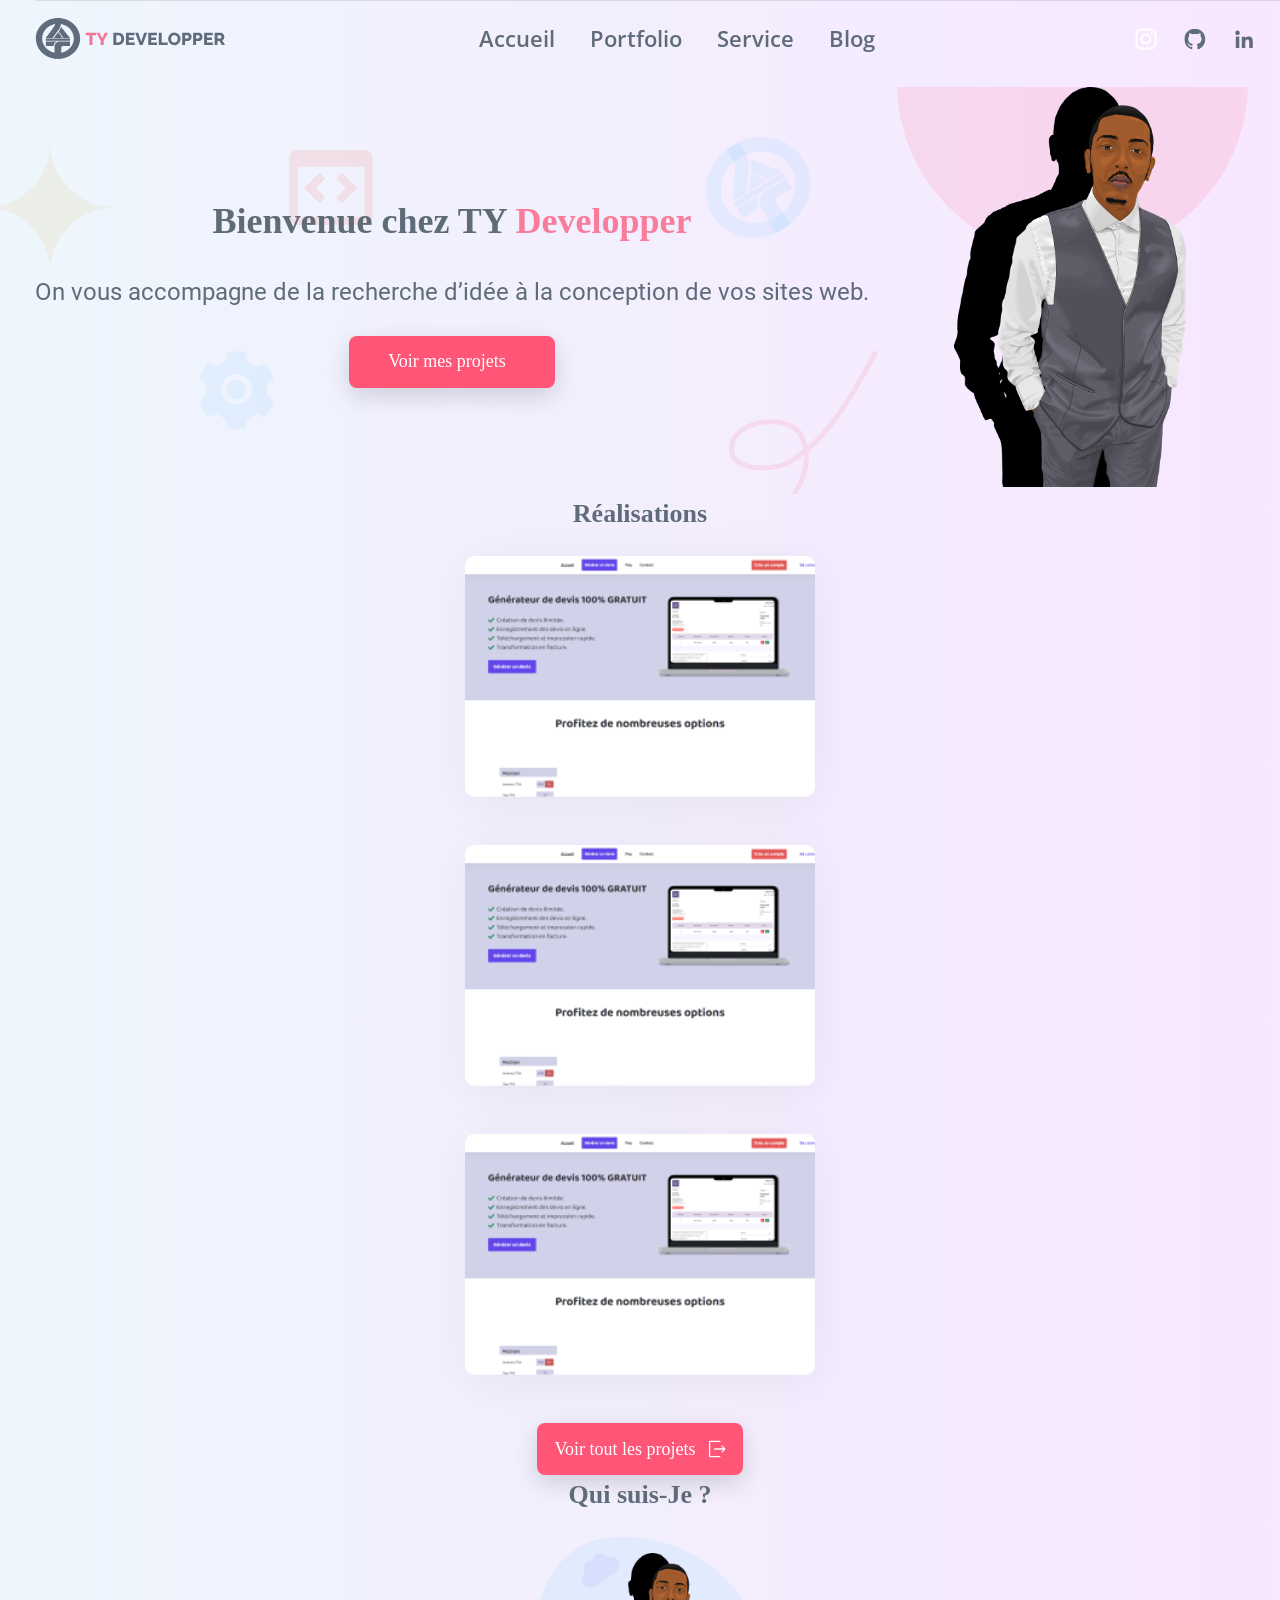
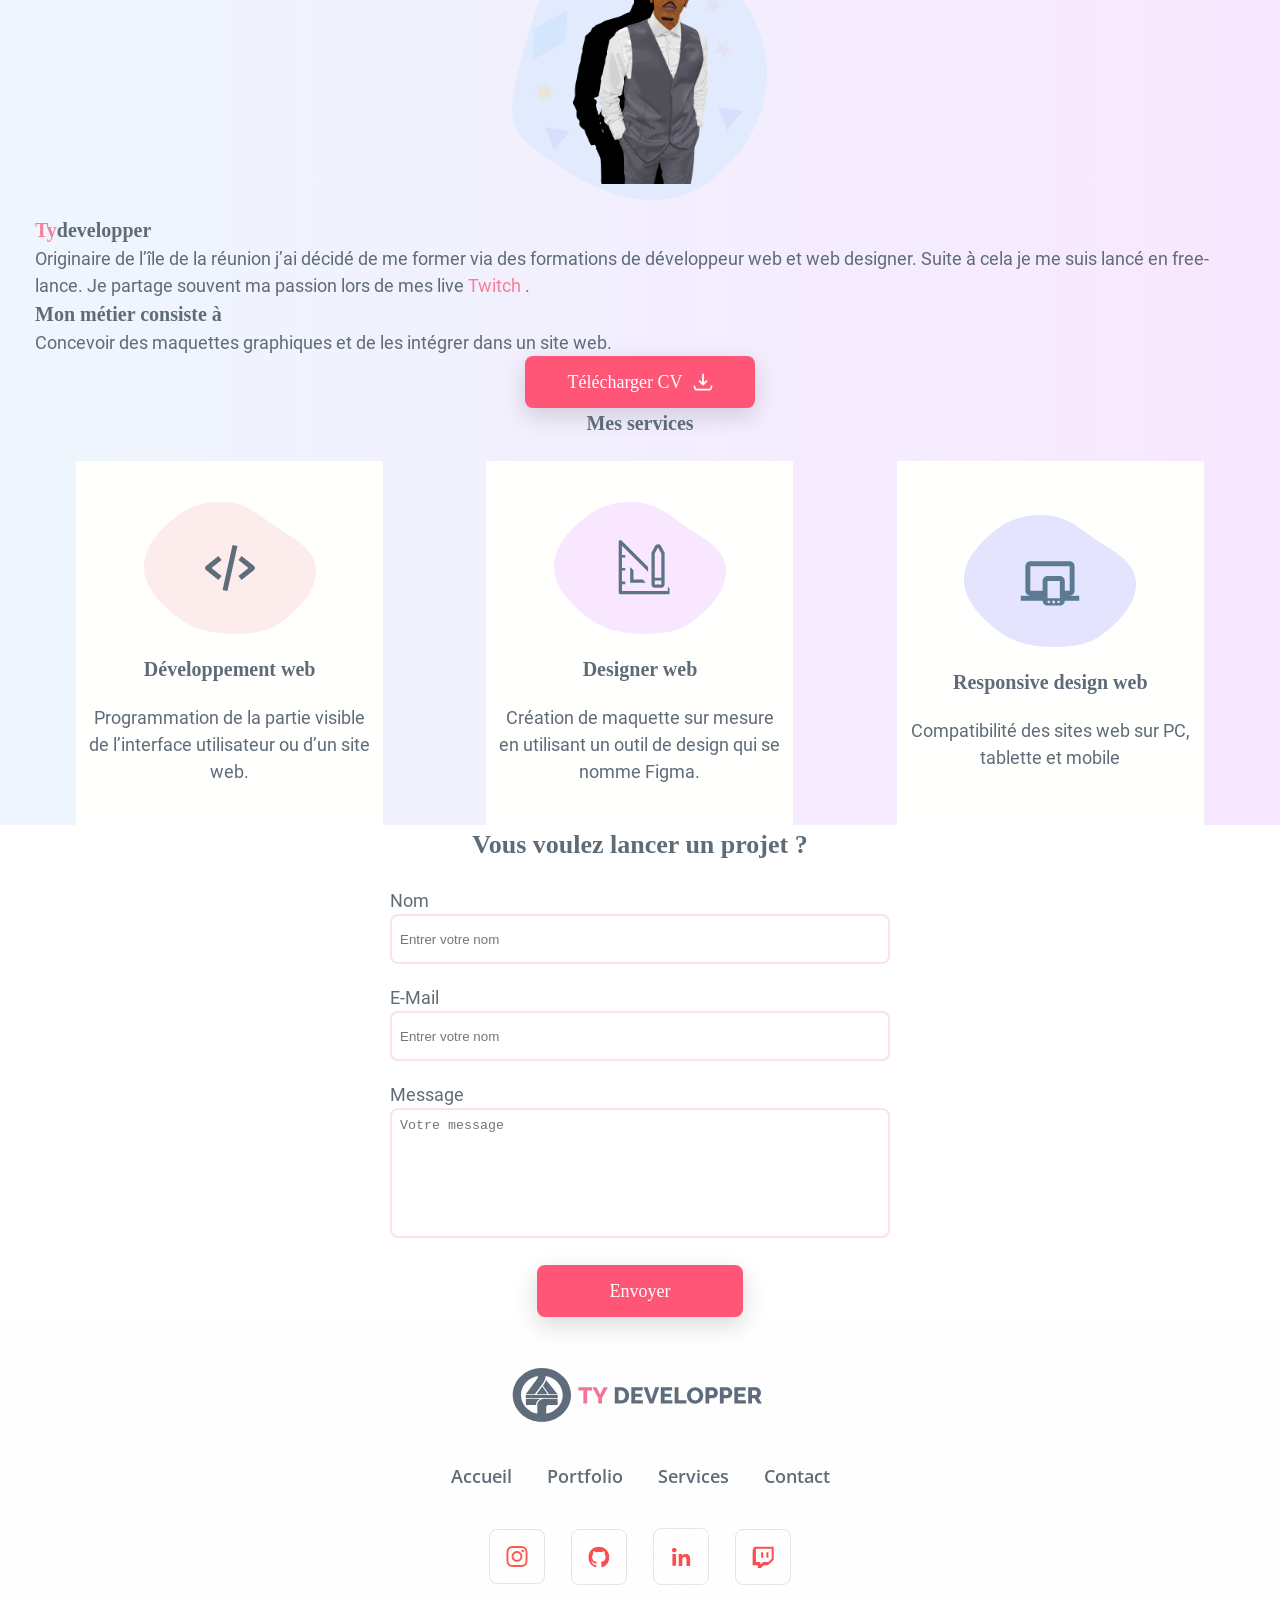
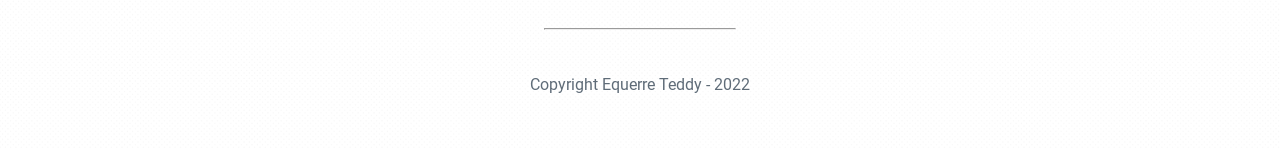
==== index.html @ 4f5c9e67 "start responsive tablette" ====
<!DOCTYPE html>
<html lang="fr">

<head>
	<meta charset="UTF-8">
	<meta http-equiv="X-UA-Compatible" content="IE=edge">
	<meta name="viewport" content="width=device-width, initial-scale=1.0">
	<meta name="description" content="Portfolio de teddy equerre" />
	<meta name="author" content="Equerre Teddy" />
	<meta property="og:description" content="description du site">
	<meta property="og:type" content="website">
	<meta property="og:locale" content="fr_FR">
	<meta property="og:title" content="Accueil">
	<meta property="og:site_name" content="name site">
	<meta property="og:image" content="/img/logo.svg">
	<link rel="stylesheet" href="css/style.css" onload="if(media!='all')media='all'">
	<link href="https://fonts.googleapis.com/css?family=Open+Sans:300,400,700" rel="stylesheet">
	<link rel="icon" href="img/logo.svg">
	<script src="js/script.js" loading="lazy"></script>
	<title>Ty developper</title>
</head>
<body id="Body">
	<!-- Header -->
	<!-- Main -->
	<main>
		<header class="header padding backgroundGradient">
			<div class="max-w">
				<div class="header__icon">
					<img id="burger" src="./img/icon/menu.svg" alt="bouton pour ouvrir le menue" width="49" height="49" >
				</div>
				<nav class="header__nav">
					<img src="./img/logo.svg" alt="logo du site" width="195" height="41px" loading="lazy">
					<ul class="header__nav-list">
						<li><a class="links" href="#">Accueil</a></li>
						<li><a class="links" href="#">Portfolio</a></li>
						<li><a class="links" href="#">Service</a></li>
						<li><a class="links" href="#">Blog</a></li>
					</ul>
				<div class="header__nav-reseaux">
					<!-- instagram -->
				<a href="https://www.instagram.com/tydevelopper/">
					<img src="./img/reseau/instagram.svg" alt="icon instagram" width="22" height="22">
				</a>
				<!-- TODO:ajouter les liens -->
				<a href="">
					<img src="./img/reseau/github.svg" alt="icon github" width="22" height="22">
				</a>
				<!-- linkedin -->
				<a href="">
					<img src="./img/reseau/linkedin.svg" alt="icon linkedin" width="22" height="22">
				</a>
				<!-- twitch -->
				<a href="">
					<img src="./img/reseau/twitch.svg" alt="icon twitch" width="22" height="22">
				</a>
				</div>
				</nav>
			</div>
				</header>
				<section class=" section-home backgroundGradient">
					<div class="home max-w padding">
						<div class="home__info">
							<h1 class="titel home__info-titel"style="color: var(--txt-primary-color)">
								Bienvenue chez TY
								<span style=" color:var(--txt-secondary-color)">
									Developper
								</span>
							</h1>
								<p class="home__info-txt paragraph">On vous accompagne de la recherche d’idée à la conception de vos sites web.</p>
								<button class="btn btn-primary">
									 <p>Voir mes projets</p>
									 <img src="" alt="">
									</button>
						</div>
						<div class="home__img">
							<img src="./img/Illustration.png" alt="Ilustration acceuil" width="141" height="242">
						</div>
					</div>
				</section>
				<!-- portfolio -->
				<section class="backgroundGradient">
					<div class="portfolio padding">
						<h2 class="titelMedium margin-txt" style="color: var(--txt-primary-color)">Réalisations</h2>
						<div class="portfolio__content">
							<span>
								<img src="img/Frame 7.png" alt="" width="289" height="199">
							</span>
							<span>
								<img src="img/Frame 7.png" alt="" width="289" height="199">
							</span>
							<span>
								<img src="img/Frame 7.png" alt="" width="289" height="199">
							</span>
							<a href="#" class="btn btn-primary portfolio__btn" style="background-color: var(--background-btn-color);"><p>Voir tout les projets</p> <img src="img/icon/exit.svg" alt="" width="20" height="20"></a>
						</div>
					</div>
				</section>
				<section class="backgroundGradient" >
					<h2 class="titelMedium margin-txt" style="color:var(--txt-primary-color);">Qui suis-Je ?</h2>
					<div class="info padding max-w">
						<div class="info__img">
								<img src="img/Illustration.png" alt="Ilustration de Teddy Equerre" width="135" height="231">
						</div>
						<div class="info__txt">
							<h3 class="titleSmall " style="color:var(--txt-primary-color);"><span style="color: var(--txt-secondary-color);">Ty</span>developper</h3>
							<p class="paragraph">Originaire de l’île de la réunion j’ai décidé de me former via des formations de développeur web et web designer. Suite à cela je me suis lancé en free-lance.
								Je partage souvent ma passion lors de mes live <a href="#" style="color: var(--txt-secondary-color);">Twitch</a> .
								</p>
								<h3 class="titleSmall" style="color:var(--txt-primary-color);">Mon métier consiste à</h3>
								<p class="paragraph">Concevoir des maquettes graphiques et de les intégrer dans un site web.</p>
								<a href="#" class="btn btn-primary" style="background-color: var(--background-btn-color);"><p>Télécharger CV</p><img src="img/icon/dowload.svg" alt="" width="20" height="18"></a>
							</div>
					</div>
					</section>
					<section class="backgroundGradient">
						<div class=" services padding max-w">
							<h3 class="titleSmall margin-txt" style="color:var(--txt-primary-color);">Mes services</h3>
							<div class="services__content">
								<!-- card developper -->
								<div class="card">
									<div class="card__img primary">
										<img src="img/icon/dev.svg" alt="" width="60" height="60">
									</div>
									<h3 class="card__tilte titleSmall" style="color:var(--txt-primary-color);">Développement web</h3>
									<p class="card__info paragraph" style="color:var(--txt-primary-color);">Programmation de la partie visible de l’interface utilisateur ou d’un site web.</p>
								</div>
								<!-- card designer -->
								<div class="card">
									<div class="card__img secondary">
										<img  src="img/icon/design.svg" alt="" width="60" height="60">
									</div>
									<h3 class="card__tilte titleSmall" style="color:var(--txt-primary-color);">Designer web</h3>
									<p class="card__info paragraph" style="color:var(--txt-primary-color);">Création de maquette sur mesure en utilisant un outil de design qui se nomme Figma.</p>
								</div>
								<!-- card responsive -->
								<div class="card">
									<div class="card__img thirdary">
										<img src="img/icon/responsive.svg" alt="" width="60" height="60">
									</div>
									<h3 class="card__tilte titleSmall" style="color:var(--txt-primary-color);">Responsive design web</h3>
									<p class="card__info paragraph" style="color:var(--txt-primary-color);">Compatibilité des sites web sur PC, tablette et mobile</p>
								</div>
							</div>
						</div>
					</section>
					<!-- methode -->
					<section class="method">
					</section>
					<section>
						<div class="contact padding">
							<h2 class="titelMedium margin-txt" style="color: var(--txt-primary-color);">Vous voulez lancer un projet ?</h2>
							<form class="contact__form" action="">
								<div class="contact-input">
									<p class="paragraph">Nom</p>
									<input class="input" type="text" placeholder="Entrer votre nom">
								</div>
								<div class="contact-input">
									<p class="paragraph">E-Mail</p>
									<input class="input" type="text" placeholder="Entrer votre nom">
								</div>
								<div class="contac-input">
									<p class="paragraph">Message</p>
									<textarea class="input textarea" name="" id="" cols="30" rows="10" placeholder="Votre message"></textarea>
								</div>
								<input class="btn btn-primary" type="submit" value="Envoyer">
							</form>
						</div>
					</section>
					<!-- footer -->
					<footer>
						<div class="footer padding">
							<img src="img/logo.svg" alt="logo entreprise" width="256" height="54">
							<ul class="footer__menu">
								<li><a class="links" style="color: var(--txt-primary-color);" href="#">Accueil</a></li>
								<li><a class="links" style="color: var(--txt-primary-color);" href="#">Portfolio</a></li>
								<li><a class="links" style="color: var(--txt-primary-color);" href="#">Services</a></li>
								<li><a class="links" style="color: var(--txt-primary-color);" href="#">Contact</a></li>
							</ul>
							<div class="footer__reseaux">
								<span><a href="#"><img src="img/reseau/instagram.svg" alt="" width="22" height="22"></a></span>
								<span><a href="#"><img src="img/reseau/github.svg" alt="" width="22" height="22"></a></span>
								<span><a href="#"><img src="img/reseau/linkedin.svg" alt="" width="22" height="22"></a></span>
								<span><a href="#"><img src="img/reseau/twitch.svg" alt="" width="22" height="22"></a></span>
							</div>
							<hr class="footer__hr" style="color: var(--border-color);">
							<p class="footer__copy paragraph">Copyright Equerre Teddy - 2022</p>
						</div>
					</footer>
	</main>

	<footer>

	</footer>
</body>

</html>
---- css/style.css ----
@font-face{font-family:"openSans";src:url("../font/opensans/Opensans-Bold.ttf");font-weight:700;font-display:swap}@font-face{font-family:"openSans";src:url("../font/opensans/OpenSans-SemiBold.ttf");font-weight:600;font-display:swap}@font-face{font-family:"openSans";src:url("../font/opensans/Opensans-Medium.ttf");font-weight:500;font-display:swap}@font-face{font-family:"roboto";src:url("../font/roboto/Roboto-Regular.ttf");font-weight:400;font-display:swap}html,body,div,span,applet,object,iframe,h1,h2,h3,h4,h5,h6,p,blockquote,pre,a,abbr,acronym,address,big,cite,code,del,dfn,em,img,ins,kbd,q,s,samp,small,strike,strong,sub,sup,tt,var,b,u,i,center,dl,dt,dd,ol,ul,li,fieldset,form,label,legend,table,caption,tbody,tfoot,thead,tr,th,td,article,aside,canvas,details,embed,figure,figcaption,footer,header,hgroup,menu,nav,output,ruby,section,summary,time,mark,audio,video{margin:0;padding:0;border:0;font-size:100%;font:inherit;vertical-align:baseline}article,aside,details,figcaption,figure,footer,header,hgroup,menu,nav,section{display:block}body{line-height:1.5}ol,ul{list-style:none}blockquote,q{quotes:none}blockquote:before,blockquote:after,q:before,q:after{content:"";content:none}table{border-collapse:collapse;border-spacing:0}*,*::after,*::before{-webkit-box-sizing:border-box;box-sizing:border-box}body{height:100vh}:root{--background-secondary-color:#FFFFFE;--background-btn-color: #ff5677;--txt-primary-color: #5f6c78;--txt-secondary-color: rgba(253, 49, 89, 0.6);--border-color: rgba(0,0,0,0.1);--radius: 8px}.backgroundGradient{background:-webkit-gradient(linear, left top, right top, from(#EEF6FD), to(#F8E7FF));background:linear-gradient(90deg, #EEF6FD 0%, #F8E7FF 100%)}.titel{font-family:openSans;font-weight:bold;font-size:28px}.titelMedium{font-family:openSans;font-weight:bold;font-size:26px}.titleSmall{font-family:openSans;font-weight:bold;font-size:20px}.links{font-family:openSans;font-weight:600}.padding{padding:23px 10px}@media(min-width: 576px){.padding{padding:23px 22px}}@media(min-width: 992px){.padding{padding:0 35px}}@media(min-width: 1400px){.padding{padding:0 80px}}@media(min-width: 1600px){.padding{padding:0 247px}}.max-w{max-width:1920px;margin:auto}.paragraph{font-family:"Roboto";font-size:18px;color:var(--txt-primary-color)}.btn{display:-webkit-box;display:-ms-flexbox;display:flex;-webkit-box-pack:center;-ms-flex-pack:center;justify-content:center;-webkit-box-align:center;-ms-flex-align:center;align-items:center;min-width:206px;max-width:230px;margin:auto;gap:10px;height:52px;border-radius:8px;-webkit-box-shadow:0px 8px 24px rgba(0,0,0,.15);box-shadow:0px 8px 24px rgba(0,0,0,.15);border:none;font-size:18px;font-family:"openSans";padding:0 14px}.btn-primary{background-color:var(--background-btn-color);color:var(--background-secondary-color)}.margin-txt{margin-bottom:23px;text-align:center}section{z-index:1}a{text-decoration:none}.header{position:fixed;top:0;left:0;z-index:100;width:100vw;background-color:#f6eaff;height:87px}@media(min-width: 992px){.header{background-color:rgba(0,0,0,0)}}.header a{text-decoration:none;color:var(--txt-primary-color);font-size:22px}.header__icon{width:100%;display:-webkit-box;display:-ms-flexbox;display:flex;-webkit-box-pack:end;-ms-flex-pack:end;justify-content:flex-end}@media(min-width: 992px){.header__icon{display:none}}.header__nav{display:none;-webkit-box-orient:vertical;-webkit-box-direction:normal;-ms-flex-direction:column;flex-direction:column;-webkit-box-pack:center;-ms-flex-pack:center;justify-content:center;-webkit-box-align:center;-ms-flex-align:center;align-items:center;background-color:#f6eaff;gap:42px;border-top:1px solid var(--border-color);padding-top:15px;width:100vw}@media(min-width: 992px){.header__nav{display:-webkit-box;display:-ms-flexbox;display:flex;-webkit-box-orient:horizontal;-webkit-box-direction:normal;-ms-flex-direction:row;flex-direction:row;-webkit-box-pack:justify;-ms-flex-pack:justify;justify-content:space-between;background-color:rgba(0,0,0,0)}}.header__nav-list{display:-webkit-box;display:-ms-flexbox;display:flex;-webkit-box-orient:vertical;-webkit-box-direction:normal;-ms-flex-direction:column;flex-direction:column;gap:35px;text-align:center}@media(min-width: 992px){.header__nav-list{-webkit-box-orient:horizontal;-webkit-box-direction:normal;-ms-flex-direction:row;flex-direction:row}}.header__nav-reseaux{display:-webkit-box;display:-ms-flexbox;display:flex;gap:4px}.header__nav-reseaux a{display:-webkit-box;display:-ms-flexbox;display:flex;-webkit-box-align:center;-ms-flex-align:center;align-items:center;-webkit-box-pack:center;-ms-flex-pack:center;justify-content:center;width:45px;height:45px}.active{display:-webkit-box;display:-ms-flexbox;display:flex}footer{background-image:url("../../../img/bkg/pointbkg.png");background-repeat:no-repeat;background-size:cover}.footer{display:-webkit-box;display:-ms-flexbox;display:flex;-webkit-box-orient:vertical;-webkit-box-direction:normal;-ms-flex-direction:column;flex-direction:column;-webkit-box-pack:center;-ms-flex-pack:center;justify-content:center;-webkit-box-align:center;-ms-flex-align:center;align-items:center;gap:35px}@media(min-width: 992px){.footer{padding:51px 0}}.footer__menu{display:-webkit-box;display:-ms-flexbox;display:flex;-webkit-box-orient:vertical;-webkit-box-direction:normal;-ms-flex-direction:column;flex-direction:column;-webkit-box-pack:center;-ms-flex-pack:center;justify-content:center;-webkit-box-align:center;-ms-flex-align:center;align-items:center;gap:35px}@media(min-width: 576px){.footer__menu{-webkit-box-orient:horizontal;-webkit-box-direction:normal;-ms-flex-direction:row;flex-direction:row;font-size:24px}}@media(min-width: 576px){.footer__menu a{font-size:18px}}.footer__reseaux{display:-webkit-box;display:-ms-flexbox;display:flex;-webkit-box-pack:center;-ms-flex-pack:center;justify-content:center;-webkit-box-align:center;-ms-flex-align:center;align-items:center;gap:26px}.footer__reseaux span{display:-webkit-box;display:-ms-flexbox;display:flex;-webkit-box-pack:center;-ms-flex-pack:center;justify-content:center;-webkit-box-align:center;-ms-flex-align:center;align-items:center;border:1px solid var(--border-color);border-radius:8px;padding:16px}.footer__reseaux span a{display:-webkit-inline-box;display:-ms-inline-flexbox;display:inline-flex}.footer__reseaux span img{height:100%;-webkit-filter:invert(37%) sepia(59%) saturate(6017%) hue-rotate(331deg) brightness(101%) contrast(98%);filter:invert(37%) sepia(59%) saturate(6017%) hue-rotate(331deg) brightness(101%) contrast(98%)}.footer__hr{width:60%}@media(min-width: 992px){.footer__hr{width:15%}}.footer__copy{font-size:16px}.home{background-image:url("../../../img/home/small/Group 26.svg");background-repeat:no-repeat;display:-webkit-box;display:-ms-flexbox;display:flex;-webkit-box-orient:vertical;-webkit-box-direction:reverse;-ms-flex-direction:column-reverse;flex-direction:column-reverse;gap:26px}@media(min-width: 576px){.home{background-image:url("../../../img/home/large/bkg.svg");background-position:-921px}}@media(min-width: 992px){.home{background-image:url("../../../img/home/large/bkg.svg");background-position:-731px}}@media(min-width: 1400px){.home{background-position:-424px}}@media(min-width: 1600px){.home{background-position:0}}@media(min-width: 576px){.home{-webkit-box-orient:horizontal;-webkit-box-direction:normal;-ms-flex-direction:row;flex-direction:row;-webkit-box-align:center;-ms-flex-align:center;align-items:center}}.home__info{display:-webkit-box;display:-ms-flexbox;display:flex;-webkit-box-orient:vertical;-webkit-box-direction:normal;-ms-flex-direction:column;flex-direction:column;gap:26px;text-align:center}@media(min-width: 576px){.home__info{height:-webkit-fit-content;height:-moz-fit-content;height:fit-content}}.home__info-titel{font-size:28px}@media(min-width: 576px){.home__info-titel{font-size:36px}}.home__info-txt{font-size:18px}@media(min-width: 576px){.home__info-txt{font-size:24px}}.home__img{margin:auto}@media(min-width: 576px){.home__img img{height:400px;width:auto}}.section-home{padding-top:87px}.portfolio{text-align:center}.portfolio__content{display:-webkit-box;display:-ms-flexbox;display:flex;-webkit-box-orient:vertical;-webkit-box-direction:normal;-ms-flex-direction:column;flex-direction:column;-webkit-box-pack:center;-ms-flex-pack:center;justify-content:center;-webkit-box-align:center;-ms-flex-align:center;align-items:center;gap:48px;z-index:-1}.portfolio__content span{-webkit-filter:drop-shadow(0px 8px 24px rgba(0, 0, 0, 0.05));filter:drop-shadow(0px 8px 24px rgba(0, 0, 0, 0.05))}.portfolio__content span img{display:block;width:350px;height:auto}.info{display:-webkit-box;display:-ms-flexbox;display:flex;-webkit-box-orient:vertical;-webkit-box-direction:normal;-ms-flex-direction:column;flex-direction:column;gap:15px}.info h3{text-align:left}.info__img{display:-webkit-box;display:-ms-flexbox;display:flex;-webkit-box-pack:center;-ms-flex-pack:center;justify-content:center;-webkit-box-align:center;-ms-flex-align:center;align-items:center;height:263px;background-image:url("../../../img/info/mobile/bloob.svg");background-repeat:no-repeat;background-position:center}.services__content{display:-webkit-box;display:-ms-flexbox;display:flex;-webkit-box-orient:vertical;-webkit-box-direction:normal;-ms-flex-direction:column;flex-direction:column;gap:73px}@media(min-width: 576px){.services__content{-webkit-box-orient:horizontal;-webkit-box-direction:normal;-ms-flex-direction:row;flex-direction:row;gap:21px}}.method{display:-webkit-box;display:-ms-flexbox;display:flex;-webkit-box-orient:vertical;-webkit-box-direction:normal;-ms-flex-direction:column;flex-direction:column}.method__content{display:-webkit-box;display:-ms-flexbox;display:flex;-webkit-box-orient:horizontal;-webkit-box-direction:normal;-ms-flex-direction:row;flex-direction:row;-webkit-box-pack:center;-ms-flex-pack:center;justify-content:center;-webkit-box-align:center;-ms-flex-align:center;align-items:center;gap:38px;height:auto}.contact__form{display:-webkit-box;display:-ms-flexbox;display:flex;-webkit-box-orient:vertical;-webkit-box-direction:normal;-ms-flex-direction:column;flex-direction:column;gap:20px;-webkit-box-align:center;-ms-flex-align:center;align-items:center}.card{background-color:var(--background-secondary-color);padding:11px;width:257px;height:357px;display:-webkit-box;display:-ms-flexbox;display:flex;-webkit-box-orient:vertical;-webkit-box-direction:normal;-ms-flex-direction:column;flex-direction:column;-webkit-box-pack:center;-ms-flex-pack:center;justify-content:center;gap:24px;-webkit-box-align:center;-ms-flex-align:center;align-items:center;margin:auto}@media(min-width: 576px){.card{width:307px;height:364px;gap:5px;padding:8px}}.card h3{text-align:center}@media(min-width: 576px){.card h3{height:60px;display:-webkit-box;display:-ms-flexbox;display:flex;-webkit-box-align:center;-ms-flex-align:center;align-items:center}}.card__img{background-repeat:no-repeat;width:172px;height:132px;display:-webkit-box;display:-ms-flexbox;display:flex;-webkit-box-pack:center;-ms-flex-pack:center;justify-content:center;-webkit-box-align:center;-ms-flex-align:center;align-items:center}.card__info{text-align:center}.primary{background-image:url("../../../img/card/primary.svg")}.secondary{background-image:url("../../../img/card/secondary.svg")}.thirdary{background-image:url("../../../img/card/thirdary.svg")}.input{max-width:355px;min-width:310px;height:43px;border:2px solid rgba(239,145,142,.25);border-radius:8px;padding:8px}@media(min-width: 576px){.input{width:500px;height:50px;max-width:none}}.textarea{height:130px;resize:none}
/*# sourceMappingURL=style.css.map */
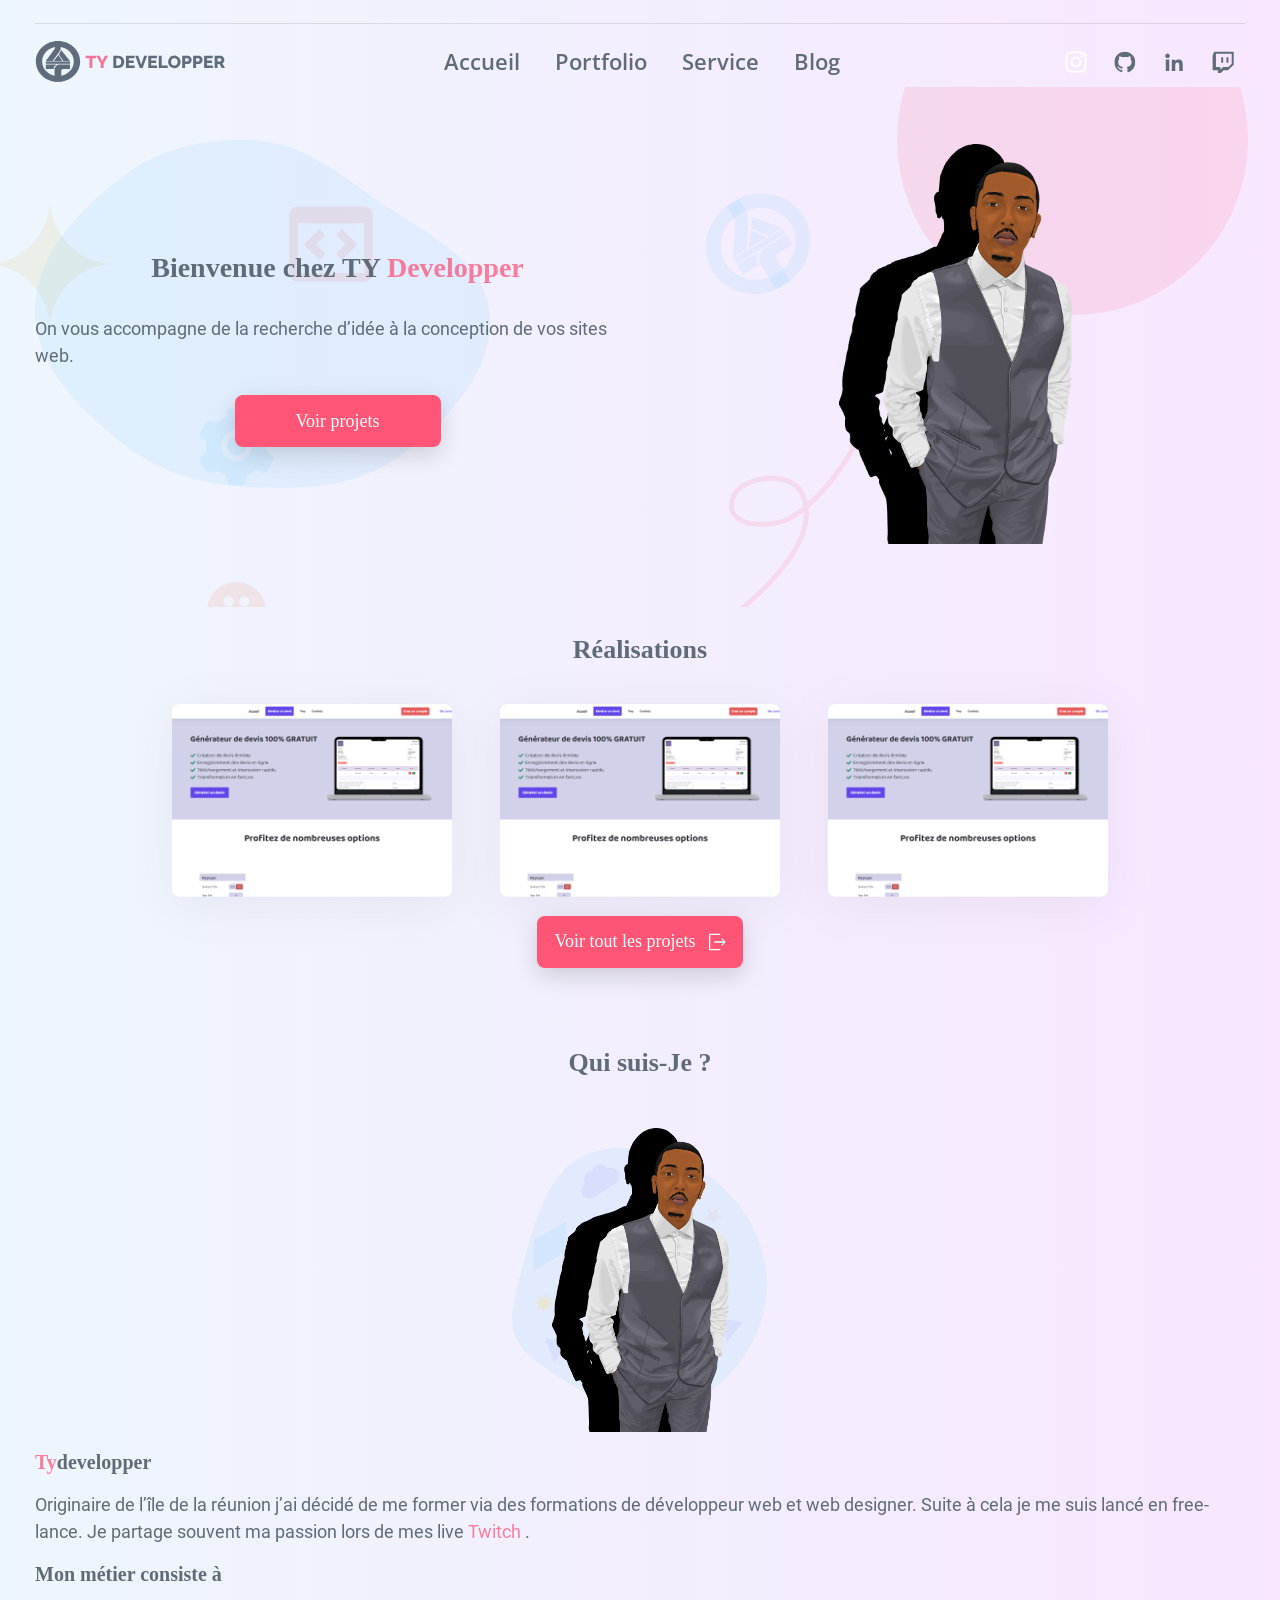
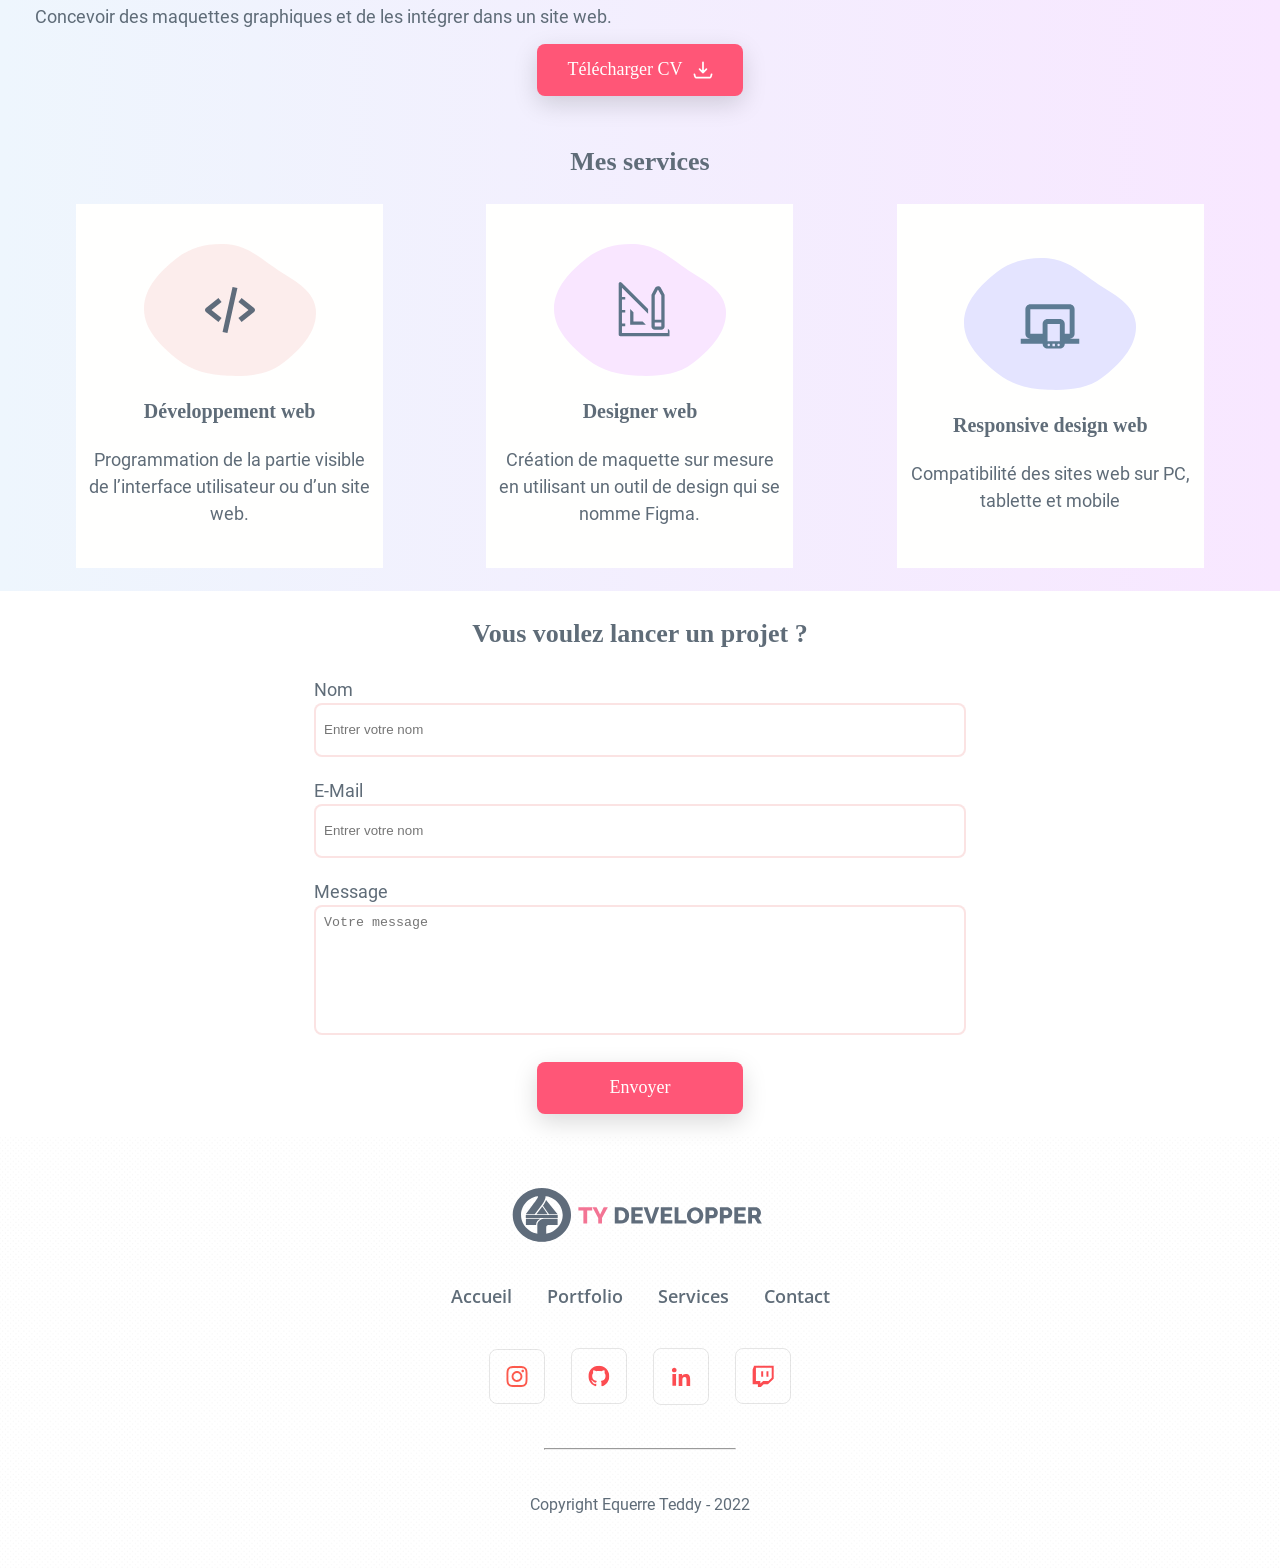
==== commit 5a15422c: "start resposive pc" ====
--- a/index.html
+++ b/index.html
@@ -67,10 +67,7 @@
 								</span>
 							</h1>
 								<p class="home__info-txt paragraph">On vous accompagne de la recherche d’idée à la conception de vos sites web.</p>
-								<button class="btn btn-primary">
-									 <p>Voir mes projets</p>
-									 <img src="" alt="">
-									</button>
+								<a class="btn btn-primary home__btn" href="#">Voir projets</a>
 						</div>
 						<div class="home__img">
 							<img src="./img/Illustration.png" alt="Ilustration acceuil" width="141" height="242">
@@ -91,8 +88,8 @@
 							<span>
 								<img src="img/Frame 7.png" alt="" width="289" height="199">
 							</span>
-							<a href="#" class="btn btn-primary portfolio__btn" style="background-color: var(--background-btn-color);"><p>Voir tout les projets</p> <img src="img/icon/exit.svg" alt="" width="20" height="20"></a>
 						</div>
+						<a href="#" class="btn btn-primary portfolio__btn" style="background-color: var(--background-btn-color);"><p>Voir tout les projets</p> <img src="img/icon/exit.svg" alt="" width="20" height="20"></a>
 					</div>
 				</section>
 				<section class="backgroundGradient" >
@@ -108,13 +105,14 @@
 								</p>
 								<h3 class="titleSmall" style="color:var(--txt-primary-color);">Mon métier consiste à</h3>
 								<p class="paragraph">Concevoir des maquettes graphiques et de les intégrer dans un site web.</p>
-								<a href="#" class="btn btn-primary" style="background-color: var(--background-btn-color);"><p>Télécharger CV</p><img src="img/icon/dowload.svg" alt="" width="20" height="18"></a>
+								<a href="#" class="btn btn-primary info__btn" style="background-color: var(--background-btn-color);"><p>Télécharger CV</p><img src="img/icon/dowload.svg" alt="" width="20" height="18"></a>
 							</div>
+
 					</div>
 					</section>
 					<section class="backgroundGradient">
 						<div class=" services padding max-w">
-							<h3 class="titleSmall margin-txt" style="color:var(--txt-primary-color);">Mes services</h3>
+							<h3 class="titelMedium margin-txt" style="color:var(--txt-primary-color);">Mes services</h3>
 							<div class="services__content">
 								<!-- card developper -->
 								<div class="card">
--- a/css/style.css
+++ b/css/style.css
@@ -1,2 +1,2 @@
-@font-face{font-family:"openSans";src:url("../font/opensans/Opensans-Bold.ttf");font-weight:700;font-display:swap}@font-face{font-family:"openSans";src:url("../font/opensans/OpenSans-SemiBold.ttf");font-weight:600;font-display:swap}@font-face{font-family:"openSans";src:url("../font/opensans/Opensans-Medium.ttf");font-weight:500;font-display:swap}@font-face{font-family:"roboto";src:url("../font/roboto/Roboto-Regular.ttf");font-weight:400;font-display:swap}html,body,div,span,applet,object,iframe,h1,h2,h3,h4,h5,h6,p,blockquote,pre,a,abbr,acronym,address,big,cite,code,del,dfn,em,img,ins,kbd,q,s,samp,small,strike,strong,sub,sup,tt,var,b,u,i,center,dl,dt,dd,ol,ul,li,fieldset,form,label,legend,table,caption,tbody,tfoot,thead,tr,th,td,article,aside,canvas,details,embed,figure,figcaption,footer,header,hgroup,menu,nav,output,ruby,section,summary,time,mark,audio,video{margin:0;padding:0;border:0;font-size:100%;font:inherit;vertical-align:baseline}article,aside,details,figcaption,figure,footer,header,hgroup,menu,nav,section{display:block}body{line-height:1.5}ol,ul{list-style:none}blockquote,q{quotes:none}blockquote:before,blockquote:after,q:before,q:after{content:"";content:none}table{border-collapse:collapse;border-spacing:0}*,*::after,*::before{-webkit-box-sizing:border-box;box-sizing:border-box}body{height:100vh}:root{--background-secondary-color:#FFFFFE;--background-btn-color: #ff5677;--txt-primary-color: #5f6c78;--txt-secondary-color: rgba(253, 49, 89, 0.6);--border-color: rgba(0,0,0,0.1);--radius: 8px}.backgroundGradient{background:-webkit-gradient(linear, left top, right top, from(#EEF6FD), to(#F8E7FF));background:linear-gradient(90deg, #EEF6FD 0%, #F8E7FF 100%)}.titel{font-family:openSans;font-weight:bold;font-size:28px}.titelMedium{font-family:openSans;font-weight:bold;font-size:26px}.titleSmall{font-family:openSans;font-weight:bold;font-size:20px}.links{font-family:openSans;font-weight:600}.padding{padding:23px 10px}@media(min-width: 576px){.padding{padding:23px 22px}}@media(min-width: 992px){.padding{padding:0 35px}}@media(min-width: 1400px){.padding{padding:0 80px}}@media(min-width: 1600px){.padding{padding:0 247px}}.max-w{max-width:1920px;margin:auto}.paragraph{font-family:"Roboto";font-size:18px;color:var(--txt-primary-color)}.btn{display:-webkit-box;display:-ms-flexbox;display:flex;-webkit-box-pack:center;-ms-flex-pack:center;justify-content:center;-webkit-box-align:center;-ms-flex-align:center;align-items:center;min-width:206px;max-width:230px;margin:auto;gap:10px;height:52px;border-radius:8px;-webkit-box-shadow:0px 8px 24px rgba(0,0,0,.15);box-shadow:0px 8px 24px rgba(0,0,0,.15);border:none;font-size:18px;font-family:"openSans";padding:0 14px}.btn-primary{background-color:var(--background-btn-color);color:var(--background-secondary-color)}.margin-txt{margin-bottom:23px;text-align:center}section{z-index:1}a{text-decoration:none}.header{position:fixed;top:0;left:0;z-index:100;width:100vw;background-color:#f6eaff;height:87px}@media(min-width: 992px){.header{background-color:rgba(0,0,0,0)}}.header a{text-decoration:none;color:var(--txt-primary-color);font-size:22px}.header__icon{width:100%;display:-webkit-box;display:-ms-flexbox;display:flex;-webkit-box-pack:end;-ms-flex-pack:end;justify-content:flex-end}@media(min-width: 992px){.header__icon{display:none}}.header__nav{display:none;-webkit-box-orient:vertical;-webkit-box-direction:normal;-ms-flex-direction:column;flex-direction:column;-webkit-box-pack:center;-ms-flex-pack:center;justify-content:center;-webkit-box-align:center;-ms-flex-align:center;align-items:center;background-color:#f6eaff;gap:42px;border-top:1px solid var(--border-color);padding-top:15px;width:100vw}@media(min-width: 992px){.header__nav{display:-webkit-box;display:-ms-flexbox;display:flex;-webkit-box-orient:horizontal;-webkit-box-direction:normal;-ms-flex-direction:row;flex-direction:row;-webkit-box-pack:justify;-ms-flex-pack:justify;justify-content:space-between;background-color:rgba(0,0,0,0)}}.header__nav-list{display:-webkit-box;display:-ms-flexbox;display:flex;-webkit-box-orient:vertical;-webkit-box-direction:normal;-ms-flex-direction:column;flex-direction:column;gap:35px;text-align:center}@media(min-width: 992px){.header__nav-list{-webkit-box-orient:horizontal;-webkit-box-direction:normal;-ms-flex-direction:row;flex-direction:row}}.header__nav-reseaux{display:-webkit-box;display:-ms-flexbox;display:flex;gap:4px}.header__nav-reseaux a{display:-webkit-box;display:-ms-flexbox;display:flex;-webkit-box-align:center;-ms-flex-align:center;align-items:center;-webkit-box-pack:center;-ms-flex-pack:center;justify-content:center;width:45px;height:45px}.active{display:-webkit-box;display:-ms-flexbox;display:flex}footer{background-image:url("../../../img/bkg/pointbkg.png");background-repeat:no-repeat;background-size:cover}.footer{display:-webkit-box;display:-ms-flexbox;display:flex;-webkit-box-orient:vertical;-webkit-box-direction:normal;-ms-flex-direction:column;flex-direction:column;-webkit-box-pack:center;-ms-flex-pack:center;justify-content:center;-webkit-box-align:center;-ms-flex-align:center;align-items:center;gap:35px}@media(min-width: 992px){.footer{padding:51px 0}}.footer__menu{display:-webkit-box;display:-ms-flexbox;display:flex;-webkit-box-orient:vertical;-webkit-box-direction:normal;-ms-flex-direction:column;flex-direction:column;-webkit-box-pack:center;-ms-flex-pack:center;justify-content:center;-webkit-box-align:center;-ms-flex-align:center;align-items:center;gap:35px}@media(min-width: 576px){.footer__menu{-webkit-box-orient:horizontal;-webkit-box-direction:normal;-ms-flex-direction:row;flex-direction:row;font-size:24px}}@media(min-width: 576px){.footer__menu a{font-size:18px}}.footer__reseaux{display:-webkit-box;display:-ms-flexbox;display:flex;-webkit-box-pack:center;-ms-flex-pack:center;justify-content:center;-webkit-box-align:center;-ms-flex-align:center;align-items:center;gap:26px}.footer__reseaux span{display:-webkit-box;display:-ms-flexbox;display:flex;-webkit-box-pack:center;-ms-flex-pack:center;justify-content:center;-webkit-box-align:center;-ms-flex-align:center;align-items:center;border:1px solid var(--border-color);border-radius:8px;padding:16px}.footer__reseaux span a{display:-webkit-inline-box;display:-ms-inline-flexbox;display:inline-flex}.footer__reseaux span img{height:100%;-webkit-filter:invert(37%) sepia(59%) saturate(6017%) hue-rotate(331deg) brightness(101%) contrast(98%);filter:invert(37%) sepia(59%) saturate(6017%) hue-rotate(331deg) brightness(101%) contrast(98%)}.footer__hr{width:60%}@media(min-width: 992px){.footer__hr{width:15%}}.footer__copy{font-size:16px}.home{background-image:url("../../../img/home/small/Group 26.svg");background-repeat:no-repeat;display:-webkit-box;display:-ms-flexbox;display:flex;-webkit-box-orient:vertical;-webkit-box-direction:reverse;-ms-flex-direction:column-reverse;flex-direction:column-reverse;gap:26px}@media(min-width: 576px){.home{background-image:url("../../../img/home/large/bkg.svg");background-position:-921px}}@media(min-width: 992px){.home{background-image:url("../../../img/home/large/bkg.svg");background-position:-731px}}@media(min-width: 1400px){.home{background-position:-424px}}@media(min-width: 1600px){.home{background-position:0}}@media(min-width: 576px){.home{-webkit-box-orient:horizontal;-webkit-box-direction:normal;-ms-flex-direction:row;flex-direction:row;-webkit-box-align:center;-ms-flex-align:center;align-items:center}}.home__info{display:-webkit-box;display:-ms-flexbox;display:flex;-webkit-box-orient:vertical;-webkit-box-direction:normal;-ms-flex-direction:column;flex-direction:column;gap:26px;text-align:center}@media(min-width: 576px){.home__info{height:-webkit-fit-content;height:-moz-fit-content;height:fit-content}}.home__info-titel{font-size:28px}@media(min-width: 576px){.home__info-titel{font-size:36px}}.home__info-txt{font-size:18px}@media(min-width: 576px){.home__info-txt{font-size:24px}}.home__img{margin:auto}@media(min-width: 576px){.home__img img{height:400px;width:auto}}.section-home{padding-top:87px}.portfolio{text-align:center}.portfolio__content{display:-webkit-box;display:-ms-flexbox;display:flex;-webkit-box-orient:vertical;-webkit-box-direction:normal;-ms-flex-direction:column;flex-direction:column;-webkit-box-pack:center;-ms-flex-pack:center;justify-content:center;-webkit-box-align:center;-ms-flex-align:center;align-items:center;gap:48px;z-index:-1}.portfolio__content span{-webkit-filter:drop-shadow(0px 8px 24px rgba(0, 0, 0, 0.05));filter:drop-shadow(0px 8px 24px rgba(0, 0, 0, 0.05))}.portfolio__content span img{display:block;width:350px;height:auto}.info{display:-webkit-box;display:-ms-flexbox;display:flex;-webkit-box-orient:vertical;-webkit-box-direction:normal;-ms-flex-direction:column;flex-direction:column;gap:15px}.info h3{text-align:left}.info__img{display:-webkit-box;display:-ms-flexbox;display:flex;-webkit-box-pack:center;-ms-flex-pack:center;justify-content:center;-webkit-box-align:center;-ms-flex-align:center;align-items:center;height:263px;background-image:url("../../../img/info/mobile/bloob.svg");background-repeat:no-repeat;background-position:center}.services__content{display:-webkit-box;display:-ms-flexbox;display:flex;-webkit-box-orient:vertical;-webkit-box-direction:normal;-ms-flex-direction:column;flex-direction:column;gap:73px}@media(min-width: 576px){.services__content{-webkit-box-orient:horizontal;-webkit-box-direction:normal;-ms-flex-direction:row;flex-direction:row;gap:21px}}.method{display:-webkit-box;display:-ms-flexbox;display:flex;-webkit-box-orient:vertical;-webkit-box-direction:normal;-ms-flex-direction:column;flex-direction:column}.method__content{display:-webkit-box;display:-ms-flexbox;display:flex;-webkit-box-orient:horizontal;-webkit-box-direction:normal;-ms-flex-direction:row;flex-direction:row;-webkit-box-pack:center;-ms-flex-pack:center;justify-content:center;-webkit-box-align:center;-ms-flex-align:center;align-items:center;gap:38px;height:auto}.contact__form{display:-webkit-box;display:-ms-flexbox;display:flex;-webkit-box-orient:vertical;-webkit-box-direction:normal;-ms-flex-direction:column;flex-direction:column;gap:20px;-webkit-box-align:center;-ms-flex-align:center;align-items:center}.card{background-color:var(--background-secondary-color);padding:11px;width:257px;height:357px;display:-webkit-box;display:-ms-flexbox;display:flex;-webkit-box-orient:vertical;-webkit-box-direction:normal;-ms-flex-direction:column;flex-direction:column;-webkit-box-pack:center;-ms-flex-pack:center;justify-content:center;gap:24px;-webkit-box-align:center;-ms-flex-align:center;align-items:center;margin:auto}@media(min-width: 576px){.card{width:307px;height:364px;gap:5px;padding:8px}}.card h3{text-align:center}@media(min-width: 576px){.card h3{height:60px;display:-webkit-box;display:-ms-flexbox;display:flex;-webkit-box-align:center;-ms-flex-align:center;align-items:center}}.card__img{background-repeat:no-repeat;width:172px;height:132px;display:-webkit-box;display:-ms-flexbox;display:flex;-webkit-box-pack:center;-ms-flex-pack:center;justify-content:center;-webkit-box-align:center;-ms-flex-align:center;align-items:center}.card__info{text-align:center}.primary{background-image:url("../../../img/card/primary.svg")}.secondary{background-image:url("../../../img/card/secondary.svg")}.thirdary{background-image:url("../../../img/card/thirdary.svg")}.input{max-width:355px;min-width:310px;height:43px;border:2px solid rgba(239,145,142,.25);border-radius:8px;padding:8px}@media(min-width: 576px){.input{width:500px;height:50px;max-width:none}}.textarea{height:130px;resize:none}
+@font-face{font-family:"openSans";src:url("../font/opensans/Opensans-Bold.ttf");font-weight:700;font-display:swap}@font-face{font-family:"openSans";src:url("../font/opensans/OpenSans-SemiBold.ttf");font-weight:600;font-display:swap}@font-face{font-family:"openSans";src:url("../font/opensans/Opensans-Medium.ttf");font-weight:500;font-display:swap}@font-face{font-family:"roboto";src:url("../font/roboto/Roboto-Regular.ttf");font-weight:400;font-display:swap}html,body,div,span,applet,object,iframe,h1,h2,h3,h4,h5,h6,p,blockquote,pre,a,abbr,acronym,address,big,cite,code,del,dfn,em,img,ins,kbd,q,s,samp,small,strike,strong,sub,sup,tt,var,b,u,i,center,dl,dt,dd,ol,ul,li,fieldset,form,label,legend,table,caption,tbody,tfoot,thead,tr,th,td,article,aside,canvas,details,embed,figure,figcaption,footer,header,hgroup,menu,nav,output,ruby,section,summary,time,mark,audio,video{margin:0;padding:0;border:0;font-size:100%;font:inherit;vertical-align:baseline}article,aside,details,figcaption,figure,footer,header,hgroup,menu,nav,section{display:block}body{line-height:1.5}ol,ul{list-style:none}blockquote,q{quotes:none}blockquote:before,blockquote:after,q:before,q:after{content:"";content:none}table{border-collapse:collapse;border-spacing:0}*,*::after,*::before{-webkit-box-sizing:border-box;box-sizing:border-box}body{height:100vh}:root{--background-secondary-color:#FFFFFE;--background-btn-color: #ff5677;--txt-primary-color: #5f6c78;--txt-secondary-color: rgba(253, 49, 89, 0.6);--border-color: rgba(0,0,0,0.1);--radius: 8px}.backgroundGradient{background:-webkit-gradient(linear, left top, right top, from(#EEF6FD), to(#F8E7FF));background:linear-gradient(90deg, #EEF6FD 0%, #F8E7FF 100%)}.titel{font-family:openSans;font-weight:bold;font-size:28px}.titelMedium{font-family:openSans;font-weight:bold;font-size:26px}@media(min-width: 1400px){.titelMedium{font-size:36px}}.titleSmall{font-family:openSans;font-weight:bold;font-size:20px}.links{font-family:openSans;font-weight:600}.padding{padding:23px 10px}@media(min-width: 576px){.padding{padding:23px 22px}}@media(min-width: 992px){.padding{padding:23px 35px}}@media(min-width: 1400px){.padding{padding:0 80px}}@media(min-width: 1600px){.padding{padding:0 247px}}.max-w{max-width:1920px;margin:auto}.paragraph{font-family:"Roboto";font-size:18px;color:var(--txt-primary-color)}.btn{display:-webkit-box;display:-ms-flexbox;display:flex;-webkit-box-pack:center;-ms-flex-pack:center;justify-content:center;-webkit-box-align:center;-ms-flex-align:center;align-items:center;min-width:206px;max-width:230px;margin:0 auto;gap:10px;height:52px;border-radius:8px;-webkit-box-shadow:0px 8px 24px rgba(0,0,0,.15);box-shadow:0px 8px 24px rgba(0,0,0,.15);border:none;font-size:18px;font-family:"openSans";padding:0 14px}.btn-primary{background-color:var(--background-btn-color);color:var(--background-secondary-color)}.margin-txt{margin-bottom:23px;text-align:center}section{z-index:1}a{text-decoration:none}.header{position:fixed;top:0;left:0;z-index:100;width:100vw;background-color:#f6eaff;height:87px}@media(min-width: 992px){.header{background-color:rgba(0,0,0,0)}}.header a{text-decoration:none;color:var(--txt-primary-color);font-size:22px}.header__icon{width:100%;display:-webkit-box;display:-ms-flexbox;display:flex;-webkit-box-pack:end;-ms-flex-pack:end;justify-content:flex-end}@media(min-width: 992px){.header__icon{display:none}}.header__nav{display:none;-webkit-box-orient:vertical;-webkit-box-direction:normal;-ms-flex-direction:column;flex-direction:column;-webkit-box-pack:center;-ms-flex-pack:center;justify-content:center;-webkit-box-align:center;-ms-flex-align:center;align-items:center;background-color:#f6eaff;gap:42px;border-top:1px solid var(--border-color);padding-top:15px}@media(min-width: 992px){.header__nav{display:-webkit-box;display:-ms-flexbox;display:flex;-webkit-box-orient:horizontal;-webkit-box-direction:normal;-ms-flex-direction:row;flex-direction:row;-webkit-box-pack:justify;-ms-flex-pack:justify;justify-content:space-between;background-color:rgba(0,0,0,0)}}.header__nav-list{display:-webkit-box;display:-ms-flexbox;display:flex;-webkit-box-orient:vertical;-webkit-box-direction:normal;-ms-flex-direction:column;flex-direction:column;gap:35px;text-align:center}@media(min-width: 992px){.header__nav-list{-webkit-box-orient:horizontal;-webkit-box-direction:normal;-ms-flex-direction:row;flex-direction:row}}.header__nav-reseaux{display:-webkit-box;display:-ms-flexbox;display:flex;gap:4px}.header__nav-reseaux a{display:-webkit-box;display:-ms-flexbox;display:flex;-webkit-box-align:center;-ms-flex-align:center;align-items:center;-webkit-box-pack:center;-ms-flex-pack:center;justify-content:center;width:45px;height:45px}.active{display:-webkit-box;display:-ms-flexbox;display:flex}footer{background-image:url("../../../img/bkg/pointbkg.png");background-repeat:no-repeat;background-size:cover}.footer{display:-webkit-box;display:-ms-flexbox;display:flex;-webkit-box-orient:vertical;-webkit-box-direction:normal;-ms-flex-direction:column;flex-direction:column;-webkit-box-pack:center;-ms-flex-pack:center;justify-content:center;-webkit-box-align:center;-ms-flex-align:center;align-items:center;gap:35px}@media(min-width: 992px){.footer{padding:51px 0}}.footer__menu{display:-webkit-box;display:-ms-flexbox;display:flex;-webkit-box-orient:vertical;-webkit-box-direction:normal;-ms-flex-direction:column;flex-direction:column;-webkit-box-pack:center;-ms-flex-pack:center;justify-content:center;-webkit-box-align:center;-ms-flex-align:center;align-items:center;gap:35px}@media(min-width: 576px){.footer__menu{-webkit-box-orient:horizontal;-webkit-box-direction:normal;-ms-flex-direction:row;flex-direction:row;font-size:24px}}@media(min-width: 576px){.footer__menu a{font-size:18px}}.footer__reseaux{display:-webkit-box;display:-ms-flexbox;display:flex;-webkit-box-pack:center;-ms-flex-pack:center;justify-content:center;-webkit-box-align:center;-ms-flex-align:center;align-items:center;gap:26px}.footer__reseaux span{display:-webkit-box;display:-ms-flexbox;display:flex;-webkit-box-pack:center;-ms-flex-pack:center;justify-content:center;-webkit-box-align:center;-ms-flex-align:center;align-items:center;border:1px solid var(--border-color);border-radius:8px;padding:16px}.footer__reseaux span a{display:-webkit-inline-box;display:-ms-inline-flexbox;display:inline-flex}.footer__reseaux span img{height:100%;-webkit-filter:invert(37%) sepia(59%) saturate(6017%) hue-rotate(331deg) brightness(101%) contrast(98%);filter:invert(37%) sepia(59%) saturate(6017%) hue-rotate(331deg) brightness(101%) contrast(98%)}.footer__hr{width:60%}@media(min-width: 992px){.footer__hr{width:15%}}.footer__copy{font-size:16px}.home{background-image:url("../../../img/home/small/Group 26.svg");background-repeat:no-repeat;display:-webkit-box;display:-ms-flexbox;display:flex;-webkit-box-orient:vertical;-webkit-box-direction:reverse;-ms-flex-direction:column-reverse;flex-direction:column-reverse;gap:26px}@media(min-width: 576px){.home{background-image:url("../../../img/home/large/bkg.svg");background-position:-921px}}@media(min-width: 992px){.home{background-image:url("../../../img/home/large/bkg.svg");background-position:-731px;height:520px}}@media(min-width: 1400px){.home{background-position:-424px;height:832px}}@media(min-width: 1600px){.home{background-position:0}}@media(min-width: 576px){.home{-webkit-box-orient:horizontal;-webkit-box-direction:normal;-ms-flex-direction:row;flex-direction:row;-webkit-box-align:center;-ms-flex-align:center;align-items:center}}.home__info{display:-webkit-box;display:-ms-flexbox;display:flex;-webkit-box-orient:vertical;-webkit-box-direction:normal;-ms-flex-direction:column;flex-direction:column;gap:26px;text-align:center;-webkit-box-align:center;-ms-flex-align:center;align-items:center}@media(min-width: 576px){.home__info{height:400px;width:60%;-webkit-box-align:center;-ms-flex-align:center;align-items:center;background-repeat:no-repeat;-webkit-box-pack:center;-ms-flex-pack:center;justify-content:center}}@media(min-width: 992px){.home__info{width:50%;background-image:url("../../../img/home/medium/wave.svg");height:414px;-webkit-box-align:center;-ms-flex-align:center;align-items:center;-webkit-box-pack:center;-ms-flex-pack:center;justify-content:center;text-align:left}}.home-titel{font-size:28px}@media(min-width: 576px){.home-titel{font-size:36px}}@media(min-width: 1400px){.home-titel{font-size:64px}}.home-txt{font-size:18px}@media(min-width: 576px){.home-txt{font-size:24px}}@media(min-width: 1400px){.home-titel,.home-txt{width:522px}}.home__img{margin:auto}@media(min-width: 576px){.home__img img{height:400px;width:auto}}@media(min-width: 1400px){.home__img img{height:601px;width:auto}}.home__btn{margin:0}.section-home{padding-top:87px}.portfolio{text-align:center}@media(min-width: 992px){.portfolio{display:-webkit-box;display:-ms-flexbox;display:flex;-webkit-box-orient:vertical;-webkit-box-direction:normal;-ms-flex-direction:column;flex-direction:column;gap:12px}}@media(min-width: 992px){.portfolio{padding-bottom:75px}}.portfolio__content{display:-webkit-box;display:-ms-flexbox;display:flex;-webkit-box-orient:vertical;-webkit-box-direction:normal;-ms-flex-direction:column;flex-direction:column;-webkit-box-pack:center;-ms-flex-pack:center;justify-content:center;-webkit-box-align:center;-ms-flex-align:center;align-items:center;gap:48px}@media(min-width: 992px){.portfolio__content{-webkit-box-orient:horizontal;-webkit-box-direction:normal;-ms-flex-direction:row;flex-direction:row}}.portfolio__content span{-webkit-filter:drop-shadow(0px 8px 24px rgba(0, 0, 0, 0.05));filter:drop-shadow(0px 8px 24px rgba(0, 0, 0, 0.05));display:block}@media(min-width: 576px){.portfolio__content span img{width:350px;height:auto}}@media(min-width: 992px){.portfolio__content span img{width:280px;height:auto}}@media(min-width: 1400px){.portfolio__content span img{width:408px;height:auto}}.info{display:-webkit-box;display:-ms-flexbox;display:flex;-webkit-box-orient:vertical;-webkit-box-direction:normal;-ms-flex-direction:column;flex-direction:column;gap:15px}@media(min-width: 1400px){.info{-webkit-box-orient:horizontal;-webkit-box-direction:normal;-ms-flex-direction:row;flex-direction:row;padding-left:0}}.info h3{text-align:left}.info__img{display:-webkit-box;display:-ms-flexbox;display:flex;-webkit-box-pack:center;-ms-flex-pack:center;justify-content:center;-webkit-box-align:center;-ms-flex-align:center;align-items:center;height:263px;background-image:url("../../../img/info/mobile/bloob.svg");background-repeat:no-repeat;background-position:center}@media(min-width: 992px){.info__img{height:auto}}@media(min-width: 1400px){.info__img{background-image:url("../../../img/info/blobs.svg");width:749px;height:554px;background-position:-137px}}@media(min-width: 992px){.info__img img{width:177px;height:auto}}@media(min-width: 1400px){.info__img img{width:280px;height:auto;margin-right:248px}}.info__txt{display:-webkit-box;display:-ms-flexbox;display:flex;-webkit-box-orient:vertical;-webkit-box-direction:normal;-ms-flex-direction:column;flex-direction:column;gap:14px}@media(min-width: 1400px){.info__txt{-webkit-box-pack:center;-ms-flex-pack:center;justify-content:center;width:723px;padding-bottom:170px;-webkit-box-align:start;-ms-flex-align:start;align-items:flex-start}}@media(min-width: 1400px){.info__btn{margin:0}}@media(min-width: 1400px){.services{padding:75px 0}}.services__content{display:-webkit-box;display:-ms-flexbox;display:flex;-webkit-box-orient:vertical;-webkit-box-direction:normal;-ms-flex-direction:column;flex-direction:column;gap:73px}@media(min-width: 576px){.services__content{gap:21px}}@media(min-width: 992px){.services__content{-webkit-box-orient:horizontal;-webkit-box-direction:normal;-ms-flex-direction:row;flex-direction:row}}.method{display:-webkit-box;display:-ms-flexbox;display:flex;-webkit-box-orient:vertical;-webkit-box-direction:normal;-ms-flex-direction:column;flex-direction:column}.method__content{display:-webkit-box;display:-ms-flexbox;display:flex;-webkit-box-orient:horizontal;-webkit-box-direction:normal;-ms-flex-direction:row;flex-direction:row;-webkit-box-pack:center;-ms-flex-pack:center;justify-content:center;-webkit-box-align:center;-ms-flex-align:center;align-items:center;gap:38px;height:auto}@media(min-width: 1400px){.contact{padding:75px 0}}.contact__form{display:-webkit-box;display:-ms-flexbox;display:flex;-webkit-box-orient:vertical;-webkit-box-direction:normal;-ms-flex-direction:column;flex-direction:column;gap:20px;-webkit-box-align:center;-ms-flex-align:center;align-items:center}.card{background-color:var(--background-secondary-color);padding:11px;width:257px;height:357px;display:-webkit-box;display:-ms-flexbox;display:flex;-webkit-box-orient:vertical;-webkit-box-direction:normal;-ms-flex-direction:column;flex-direction:column;-webkit-box-pack:center;-ms-flex-pack:center;justify-content:center;gap:24px;-webkit-box-align:center;-ms-flex-align:center;align-items:center;margin:auto}@media(min-width: 576px){.card{width:307px;height:364px;gap:5px;padding:8px}}.card h3{text-align:center}@media(min-width: 576px){.card h3{height:60px;display:-webkit-box;display:-ms-flexbox;display:flex;-webkit-box-align:center;-ms-flex-align:center;align-items:center}}.card__img{background-repeat:no-repeat;width:172px;height:132px;display:-webkit-box;display:-ms-flexbox;display:flex;-webkit-box-pack:center;-ms-flex-pack:center;justify-content:center;-webkit-box-align:center;-ms-flex-align:center;align-items:center}.card__info{text-align:center}.primary{background-image:url("../../../img/card/primary.svg")}.secondary{background-image:url("../../../img/card/secondary.svg")}.thirdary{background-image:url("../../../img/card/thirdary.svg")}.input{max-width:355px;min-width:310px;height:43px;border:2px solid rgba(239,145,142,.25);border-radius:8px;padding:8px}@media(min-width: 576px){.input{width:500px;height:50px;max-width:none}}@media(min-width: 992px){.input{width:652px;height:54px;max-width:none}}.textarea{height:130px;resize:none}
 /*# sourceMappingURL=style.css.map */
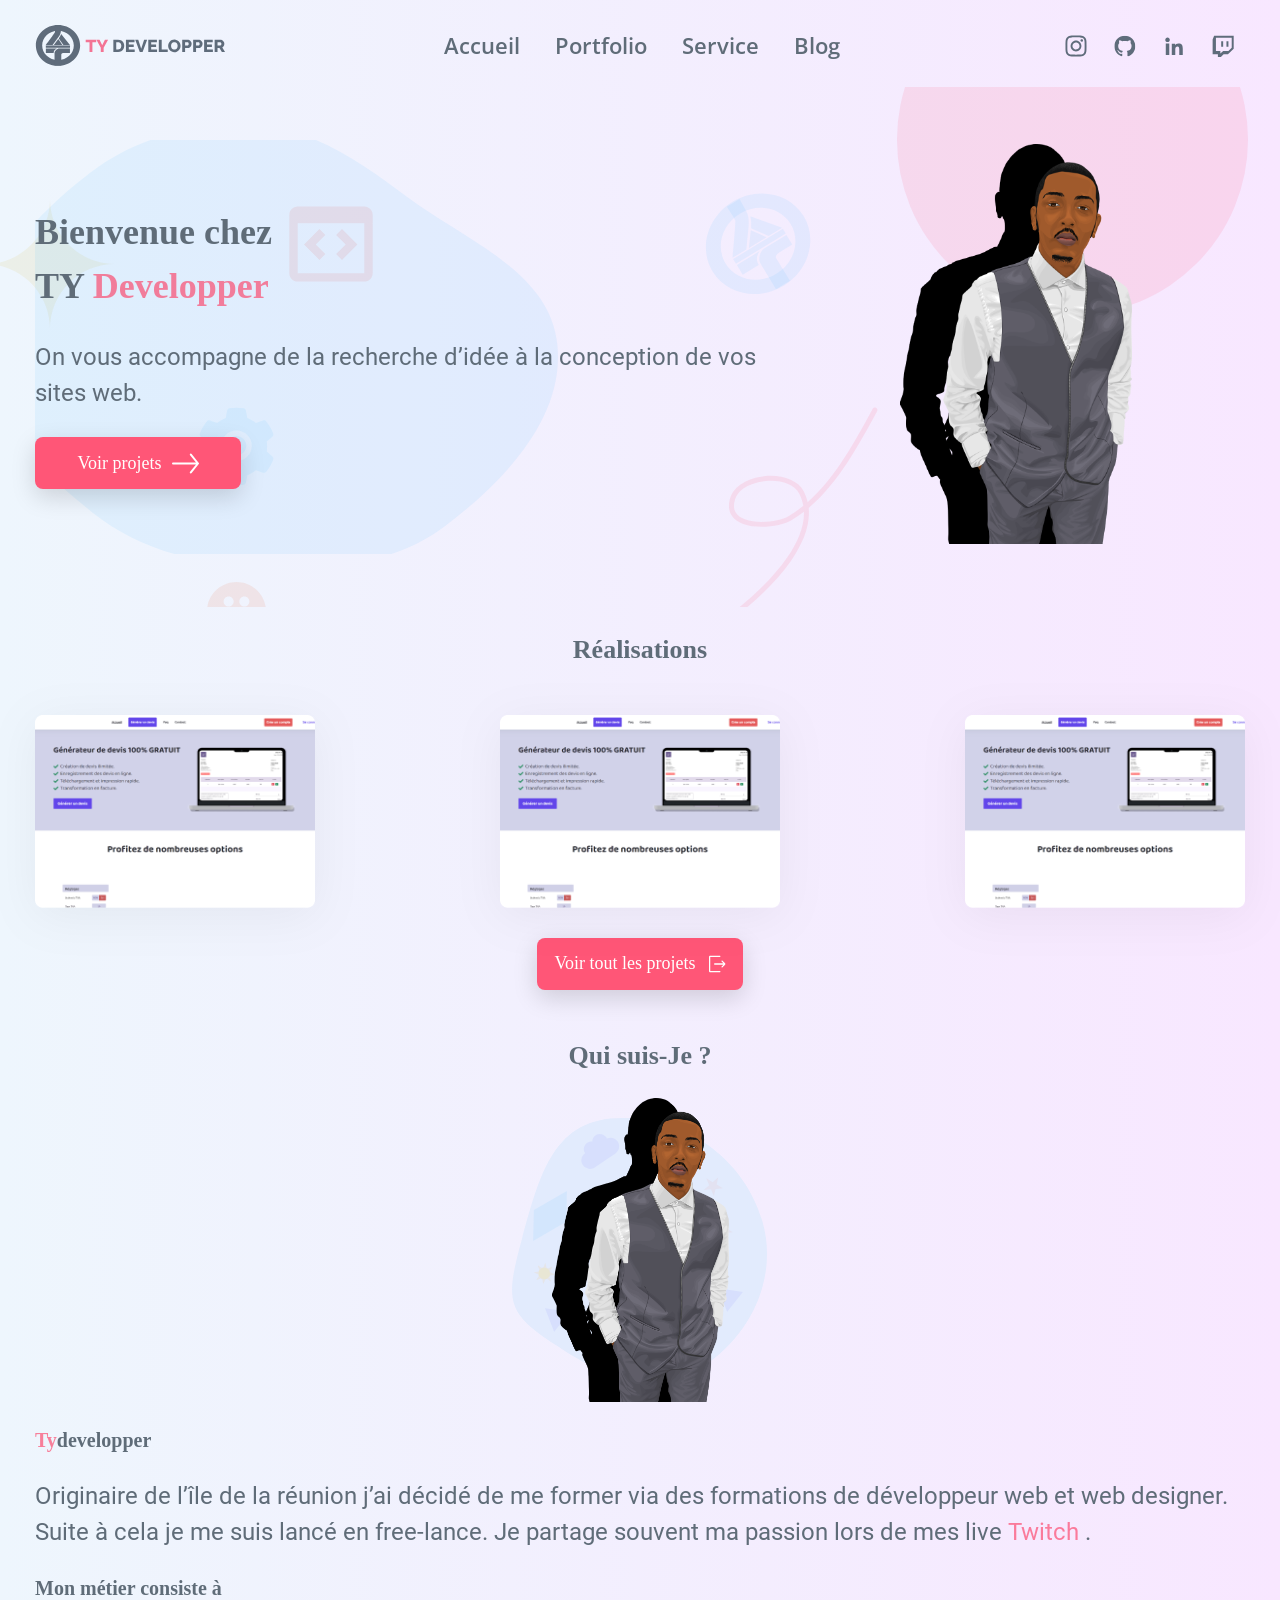
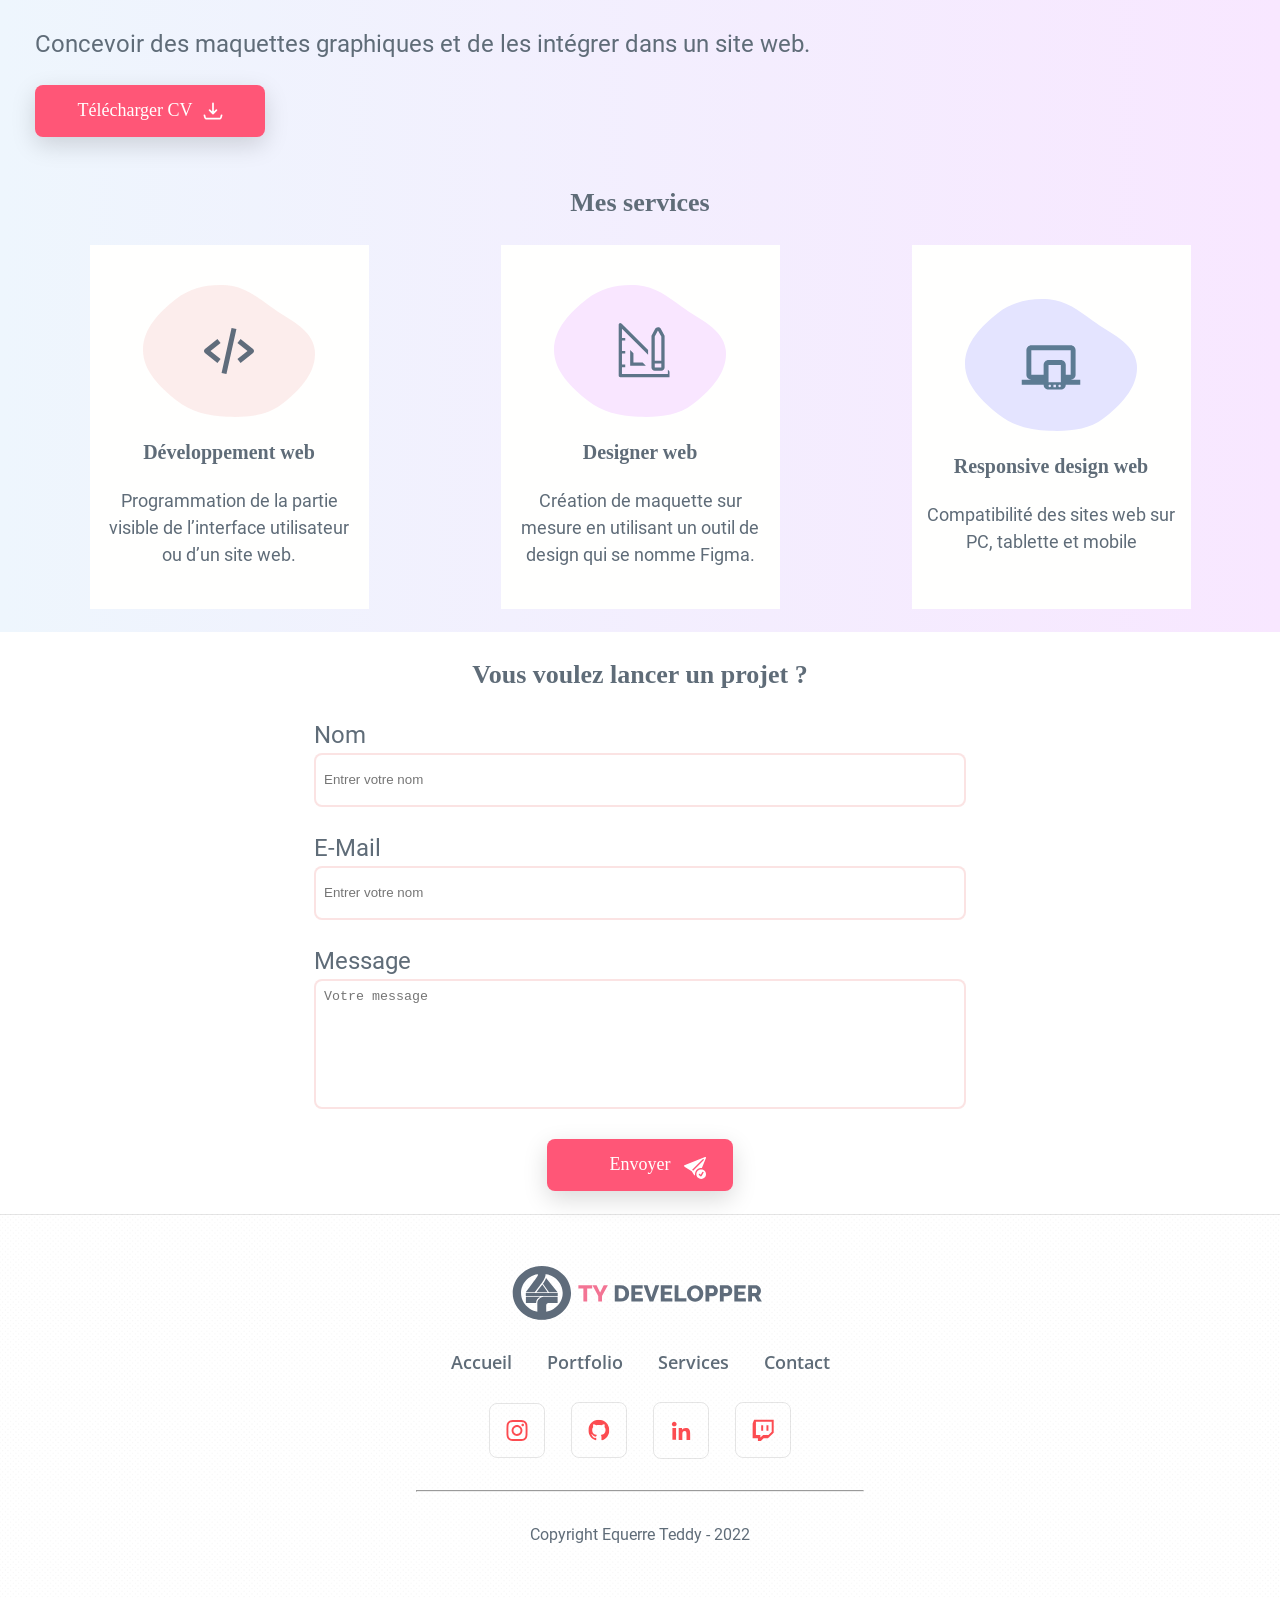
==== commit c8c61fe5: "fix bug header and padding for mobile and tablette and start pc scss" ====
--- a/index.html
+++ b/index.html
@@ -41,7 +41,6 @@
 				<a href="https://www.instagram.com/tydevelopper/">
 					<img src="./img/reseau/instagram.svg" alt="icon instagram" width="22" height="22">
 				</a>
-				<!-- TODO:ajouter les liens -->
 				<a href="">
 					<img src="./img/reseau/github.svg" alt="icon github" width="22" height="22">
 				</a>
@@ -61,13 +60,13 @@
 					<div class="home max-w padding">
 						<div class="home__info">
 							<h1 class="titel home__info-titel"style="color: var(--txt-primary-color)">
-								Bienvenue chez TY
+								Bienvenue chez <br>TY
 								<span style=" color:var(--txt-secondary-color)">
 									Developper
 								</span>
 							</h1>
 								<p class="home__info-txt paragraph">On vous accompagne de la recherche d’idée à la conception de vos sites web.</p>
-								<a class="btn btn-primary home__btn" href="#">Voir projets</a>
+								<a class="btn btn-primary home__btn" href="#"> <p>Voir projets</p> <img src="img/icon/arrowRight.svg" alt=""> </a>
 						</div>
 						<div class="home__img">
 							<img src="./img/Illustration.png" alt="Ilustration acceuil" width="141" height="242">
@@ -92,10 +91,12 @@
 						<a href="#" class="btn btn-primary portfolio__btn" style="background-color: var(--background-btn-color);"><p>Voir tout les projets</p> <img src="img/icon/exit.svg" alt="" width="20" height="20"></a>
 					</div>
 				</section>
+				<!-- info -->
 				<section class="backgroundGradient" >
-					<h2 class="titelMedium margin-txt" style="color:var(--txt-primary-color);">Qui suis-Je ?</h2>
 					<div class="info padding max-w">
-						<div class="info__img">
+						<h2 class="titelMedium margin-txt" style="color:var(--txt-primary-color);">Qui suis-Je ?</h2>
+						<div class="info__content">
+							<div class="info__img">
 								<img src="img/Illustration.png" alt="Ilustration de Teddy Equerre" width="135" height="231">
 						</div>
 						<div class="info__txt">
@@ -108,6 +109,7 @@
 								<a href="#" class="btn btn-primary info__btn" style="background-color: var(--background-btn-color);"><p>Télécharger CV</p><img src="img/icon/dowload.svg" alt="" width="20" height="18"></a>
 							</div>
 
+						</div>
 					</div>
 					</section>
 					<section class="backgroundGradient">
--- a/css/style.css
+++ b/css/style.css
@@ -1,2 +1,2 @@
-@font-face{font-family:"openSans";src:url("../font/opensans/Opensans-Bold.ttf");font-weight:700;font-display:swap}@font-face{font-family:"openSans";src:url("../font/opensans/OpenSans-SemiBold.ttf");font-weight:600;font-display:swap}@font-face{font-family:"openSans";src:url("../font/opensans/Opensans-Medium.ttf");font-weight:500;font-display:swap}@font-face{font-family:"roboto";src:url("../font/roboto/Roboto-Regular.ttf");font-weight:400;font-display:swap}html,body,div,span,applet,object,iframe,h1,h2,h3,h4,h5,h6,p,blockquote,pre,a,abbr,acronym,address,big,cite,code,del,dfn,em,img,ins,kbd,q,s,samp,small,strike,strong,sub,sup,tt,var,b,u,i,center,dl,dt,dd,ol,ul,li,fieldset,form,label,legend,table,caption,tbody,tfoot,thead,tr,th,td,article,aside,canvas,details,embed,figure,figcaption,footer,header,hgroup,menu,nav,output,ruby,section,summary,time,mark,audio,video{margin:0;padding:0;border:0;font-size:100%;font:inherit;vertical-align:baseline}article,aside,details,figcaption,figure,footer,header,hgroup,menu,nav,section{display:block}body{line-height:1.5}ol,ul{list-style:none}blockquote,q{quotes:none}blockquote:before,blockquote:after,q:before,q:after{content:"";content:none}table{border-collapse:collapse;border-spacing:0}*,*::after,*::before{-webkit-box-sizing:border-box;box-sizing:border-box}body{height:100vh}:root{--background-secondary-color:#FFFFFE;--background-btn-color: #ff5677;--txt-primary-color: #5f6c78;--txt-secondary-color: rgba(253, 49, 89, 0.6);--border-color: rgba(0,0,0,0.1);--radius: 8px}.backgroundGradient{background:-webkit-gradient(linear, left top, right top, from(#EEF6FD), to(#F8E7FF));background:linear-gradient(90deg, #EEF6FD 0%, #F8E7FF 100%)}.titel{font-family:openSans;font-weight:bold;font-size:28px}.titelMedium{font-family:openSans;font-weight:bold;font-size:26px}@media(min-width: 1400px){.titelMedium{font-size:36px}}.titleSmall{font-family:openSans;font-weight:bold;font-size:20px}.links{font-family:openSans;font-weight:600}.padding{padding:23px 10px}@media(min-width: 576px){.padding{padding:23px 22px}}@media(min-width: 992px){.padding{padding:23px 35px}}@media(min-width: 1400px){.padding{padding:0 80px}}@media(min-width: 1600px){.padding{padding:0 247px}}.max-w{max-width:1920px;margin:auto}.paragraph{font-family:"Roboto";font-size:18px;color:var(--txt-primary-color)}.btn{display:-webkit-box;display:-ms-flexbox;display:flex;-webkit-box-pack:center;-ms-flex-pack:center;justify-content:center;-webkit-box-align:center;-ms-flex-align:center;align-items:center;min-width:206px;max-width:230px;margin:0 auto;gap:10px;height:52px;border-radius:8px;-webkit-box-shadow:0px 8px 24px rgba(0,0,0,.15);box-shadow:0px 8px 24px rgba(0,0,0,.15);border:none;font-size:18px;font-family:"openSans";padding:0 14px}.btn-primary{background-color:var(--background-btn-color);color:var(--background-secondary-color)}.margin-txt{margin-bottom:23px;text-align:center}section{z-index:1}a{text-decoration:none}.header{position:fixed;top:0;left:0;z-index:100;width:100vw;background-color:#f6eaff;height:87px}@media(min-width: 992px){.header{background-color:rgba(0,0,0,0)}}.header a{text-decoration:none;color:var(--txt-primary-color);font-size:22px}.header__icon{width:100%;display:-webkit-box;display:-ms-flexbox;display:flex;-webkit-box-pack:end;-ms-flex-pack:end;justify-content:flex-end}@media(min-width: 992px){.header__icon{display:none}}.header__nav{display:none;-webkit-box-orient:vertical;-webkit-box-direction:normal;-ms-flex-direction:column;flex-direction:column;-webkit-box-pack:center;-ms-flex-pack:center;justify-content:center;-webkit-box-align:center;-ms-flex-align:center;align-items:center;background-color:#f6eaff;gap:42px;border-top:1px solid var(--border-color);padding-top:15px}@media(min-width: 992px){.header__nav{display:-webkit-box;display:-ms-flexbox;display:flex;-webkit-box-orient:horizontal;-webkit-box-direction:normal;-ms-flex-direction:row;flex-direction:row;-webkit-box-pack:justify;-ms-flex-pack:justify;justify-content:space-between;background-color:rgba(0,0,0,0)}}.header__nav-list{display:-webkit-box;display:-ms-flexbox;display:flex;-webkit-box-orient:vertical;-webkit-box-direction:normal;-ms-flex-direction:column;flex-direction:column;gap:35px;text-align:center}@media(min-width: 992px){.header__nav-list{-webkit-box-orient:horizontal;-webkit-box-direction:normal;-ms-flex-direction:row;flex-direction:row}}.header__nav-reseaux{display:-webkit-box;display:-ms-flexbox;display:flex;gap:4px}.header__nav-reseaux a{display:-webkit-box;display:-ms-flexbox;display:flex;-webkit-box-align:center;-ms-flex-align:center;align-items:center;-webkit-box-pack:center;-ms-flex-pack:center;justify-content:center;width:45px;height:45px}.active{display:-webkit-box;display:-ms-flexbox;display:flex}footer{background-image:url("../../../img/bkg/pointbkg.png");background-repeat:no-repeat;background-size:cover}.footer{display:-webkit-box;display:-ms-flexbox;display:flex;-webkit-box-orient:vertical;-webkit-box-direction:normal;-ms-flex-direction:column;flex-direction:column;-webkit-box-pack:center;-ms-flex-pack:center;justify-content:center;-webkit-box-align:center;-ms-flex-align:center;align-items:center;gap:35px}@media(min-width: 992px){.footer{padding:51px 0}}.footer__menu{display:-webkit-box;display:-ms-flexbox;display:flex;-webkit-box-orient:vertical;-webkit-box-direction:normal;-ms-flex-direction:column;flex-direction:column;-webkit-box-pack:center;-ms-flex-pack:center;justify-content:center;-webkit-box-align:center;-ms-flex-align:center;align-items:center;gap:35px}@media(min-width: 576px){.footer__menu{-webkit-box-orient:horizontal;-webkit-box-direction:normal;-ms-flex-direction:row;flex-direction:row;font-size:24px}}@media(min-width: 576px){.footer__menu a{font-size:18px}}.footer__reseaux{display:-webkit-box;display:-ms-flexbox;display:flex;-webkit-box-pack:center;-ms-flex-pack:center;justify-content:center;-webkit-box-align:center;-ms-flex-align:center;align-items:center;gap:26px}.footer__reseaux span{display:-webkit-box;display:-ms-flexbox;display:flex;-webkit-box-pack:center;-ms-flex-pack:center;justify-content:center;-webkit-box-align:center;-ms-flex-align:center;align-items:center;border:1px solid var(--border-color);border-radius:8px;padding:16px}.footer__reseaux span a{display:-webkit-inline-box;display:-ms-inline-flexbox;display:inline-flex}.footer__reseaux span img{height:100%;-webkit-filter:invert(37%) sepia(59%) saturate(6017%) hue-rotate(331deg) brightness(101%) contrast(98%);filter:invert(37%) sepia(59%) saturate(6017%) hue-rotate(331deg) brightness(101%) contrast(98%)}.footer__hr{width:60%}@media(min-width: 992px){.footer__hr{width:15%}}.footer__copy{font-size:16px}.home{background-image:url("../../../img/home/small/Group 26.svg");background-repeat:no-repeat;display:-webkit-box;display:-ms-flexbox;display:flex;-webkit-box-orient:vertical;-webkit-box-direction:reverse;-ms-flex-direction:column-reverse;flex-direction:column-reverse;gap:26px}@media(min-width: 576px){.home{background-image:url("../../../img/home/large/bkg.svg");background-position:-921px}}@media(min-width: 992px){.home{background-image:url("../../../img/home/large/bkg.svg");background-position:-731px;height:520px}}@media(min-width: 1400px){.home{background-position:-424px;height:832px}}@media(min-width: 1600px){.home{background-position:0}}@media(min-width: 576px){.home{-webkit-box-orient:horizontal;-webkit-box-direction:normal;-ms-flex-direction:row;flex-direction:row;-webkit-box-align:center;-ms-flex-align:center;align-items:center}}.home__info{display:-webkit-box;display:-ms-flexbox;display:flex;-webkit-box-orient:vertical;-webkit-box-direction:normal;-ms-flex-direction:column;flex-direction:column;gap:26px;text-align:center;-webkit-box-align:center;-ms-flex-align:center;align-items:center}@media(min-width: 576px){.home__info{height:400px;width:60%;-webkit-box-align:center;-ms-flex-align:center;align-items:center;background-repeat:no-repeat;-webkit-box-pack:center;-ms-flex-pack:center;justify-content:center}}@media(min-width: 992px){.home__info{width:50%;background-image:url("../../../img/home/medium/wave.svg");height:414px;-webkit-box-align:center;-ms-flex-align:center;align-items:center;-webkit-box-pack:center;-ms-flex-pack:center;justify-content:center;text-align:left}}.home-titel{font-size:28px}@media(min-width: 576px){.home-titel{font-size:36px}}@media(min-width: 1400px){.home-titel{font-size:64px}}.home-txt{font-size:18px}@media(min-width: 576px){.home-txt{font-size:24px}}@media(min-width: 1400px){.home-titel,.home-txt{width:522px}}.home__img{margin:auto}@media(min-width: 576px){.home__img img{height:400px;width:auto}}@media(min-width: 1400px){.home__img img{height:601px;width:auto}}.home__btn{margin:0}.section-home{padding-top:87px}.portfolio{text-align:center}@media(min-width: 992px){.portfolio{display:-webkit-box;display:-ms-flexbox;display:flex;-webkit-box-orient:vertical;-webkit-box-direction:normal;-ms-flex-direction:column;flex-direction:column;gap:12px}}@media(min-width: 992px){.portfolio{padding-bottom:75px}}.portfolio__content{display:-webkit-box;display:-ms-flexbox;display:flex;-webkit-box-orient:vertical;-webkit-box-direction:normal;-ms-flex-direction:column;flex-direction:column;-webkit-box-pack:center;-ms-flex-pack:center;justify-content:center;-webkit-box-align:center;-ms-flex-align:center;align-items:center;gap:48px}@media(min-width: 992px){.portfolio__content{-webkit-box-orient:horizontal;-webkit-box-direction:normal;-ms-flex-direction:row;flex-direction:row}}.portfolio__content span{-webkit-filter:drop-shadow(0px 8px 24px rgba(0, 0, 0, 0.05));filter:drop-shadow(0px 8px 24px rgba(0, 0, 0, 0.05));display:block}@media(min-width: 576px){.portfolio__content span img{width:350px;height:auto}}@media(min-width: 992px){.portfolio__content span img{width:280px;height:auto}}@media(min-width: 1400px){.portfolio__content span img{width:408px;height:auto}}.info{display:-webkit-box;display:-ms-flexbox;display:flex;-webkit-box-orient:vertical;-webkit-box-direction:normal;-ms-flex-direction:column;flex-direction:column;gap:15px}@media(min-width: 1400px){.info{-webkit-box-orient:horizontal;-webkit-box-direction:normal;-ms-flex-direction:row;flex-direction:row;padding-left:0}}.info h3{text-align:left}.info__img{display:-webkit-box;display:-ms-flexbox;display:flex;-webkit-box-pack:center;-ms-flex-pack:center;justify-content:center;-webkit-box-align:center;-ms-flex-align:center;align-items:center;height:263px;background-image:url("../../../img/info/mobile/bloob.svg");background-repeat:no-repeat;background-position:center}@media(min-width: 992px){.info__img{height:auto}}@media(min-width: 1400px){.info__img{background-image:url("../../../img/info/blobs.svg");width:749px;height:554px;background-position:-137px}}@media(min-width: 992px){.info__img img{width:177px;height:auto}}@media(min-width: 1400px){.info__img img{width:280px;height:auto;margin-right:248px}}.info__txt{display:-webkit-box;display:-ms-flexbox;display:flex;-webkit-box-orient:vertical;-webkit-box-direction:normal;-ms-flex-direction:column;flex-direction:column;gap:14px}@media(min-width: 1400px){.info__txt{-webkit-box-pack:center;-ms-flex-pack:center;justify-content:center;width:723px;padding-bottom:170px;-webkit-box-align:start;-ms-flex-align:start;align-items:flex-start}}@media(min-width: 1400px){.info__btn{margin:0}}@media(min-width: 1400px){.services{padding:75px 0}}.services__content{display:-webkit-box;display:-ms-flexbox;display:flex;-webkit-box-orient:vertical;-webkit-box-direction:normal;-ms-flex-direction:column;flex-direction:column;gap:73px}@media(min-width: 576px){.services__content{gap:21px}}@media(min-width: 992px){.services__content{-webkit-box-orient:horizontal;-webkit-box-direction:normal;-ms-flex-direction:row;flex-direction:row}}.method{display:-webkit-box;display:-ms-flexbox;display:flex;-webkit-box-orient:vertical;-webkit-box-direction:normal;-ms-flex-direction:column;flex-direction:column}.method__content{display:-webkit-box;display:-ms-flexbox;display:flex;-webkit-box-orient:horizontal;-webkit-box-direction:normal;-ms-flex-direction:row;flex-direction:row;-webkit-box-pack:center;-ms-flex-pack:center;justify-content:center;-webkit-box-align:center;-ms-flex-align:center;align-items:center;gap:38px;height:auto}@media(min-width: 1400px){.contact{padding:75px 0}}.contact__form{display:-webkit-box;display:-ms-flexbox;display:flex;-webkit-box-orient:vertical;-webkit-box-direction:normal;-ms-flex-direction:column;flex-direction:column;gap:20px;-webkit-box-align:center;-ms-flex-align:center;align-items:center}.card{background-color:var(--background-secondary-color);padding:11px;width:257px;height:357px;display:-webkit-box;display:-ms-flexbox;display:flex;-webkit-box-orient:vertical;-webkit-box-direction:normal;-ms-flex-direction:column;flex-direction:column;-webkit-box-pack:center;-ms-flex-pack:center;justify-content:center;gap:24px;-webkit-box-align:center;-ms-flex-align:center;align-items:center;margin:auto}@media(min-width: 576px){.card{width:307px;height:364px;gap:5px;padding:8px}}.card h3{text-align:center}@media(min-width: 576px){.card h3{height:60px;display:-webkit-box;display:-ms-flexbox;display:flex;-webkit-box-align:center;-ms-flex-align:center;align-items:center}}.card__img{background-repeat:no-repeat;width:172px;height:132px;display:-webkit-box;display:-ms-flexbox;display:flex;-webkit-box-pack:center;-ms-flex-pack:center;justify-content:center;-webkit-box-align:center;-ms-flex-align:center;align-items:center}.card__info{text-align:center}.primary{background-image:url("../../../img/card/primary.svg")}.secondary{background-image:url("../../../img/card/secondary.svg")}.thirdary{background-image:url("../../../img/card/thirdary.svg")}.input{max-width:355px;min-width:310px;height:43px;border:2px solid rgba(239,145,142,.25);border-radius:8px;padding:8px}@media(min-width: 576px){.input{width:500px;height:50px;max-width:none}}@media(min-width: 992px){.input{width:652px;height:54px;max-width:none}}.textarea{height:130px;resize:none}
+@font-face{font-family:"openSans";src:url("../font/opensans/Opensans-Bold.ttf");font-weight:700;font-display:swap}@font-face{font-family:"openSans";src:url("../font/opensans/OpenSans-SemiBold.ttf");font-weight:600;font-display:swap}@font-face{font-family:"openSans";src:url("../font/opensans/Opensans-Medium.ttf");font-weight:500;font-display:swap}@font-face{font-family:"roboto";src:url("../font/roboto/Roboto-Regular.ttf");font-weight:400;font-display:swap}html,body,div,span,applet,object,iframe,h1,h2,h3,h4,h5,h6,p,blockquote,pre,a,abbr,acronym,address,big,cite,code,del,dfn,em,img,ins,kbd,q,s,samp,small,strike,strong,sub,sup,tt,var,b,u,i,center,dl,dt,dd,ol,ul,li,fieldset,form,label,legend,table,caption,tbody,tfoot,thead,tr,th,td,article,aside,canvas,details,embed,figure,figcaption,footer,header,hgroup,menu,nav,output,ruby,section,summary,time,mark,audio,video{margin:0;padding:0;border:0;font-size:100%;font:inherit;vertical-align:baseline}article,aside,details,figcaption,figure,footer,header,hgroup,menu,nav,section{display:block}body{line-height:1.5}ol,ul{list-style:none}blockquote,q{quotes:none}blockquote:before,blockquote:after,q:before,q:after{content:"";content:none}table{border-collapse:collapse;border-spacing:0}*,*::after,*::before{-webkit-box-sizing:border-box;box-sizing:border-box}body{height:100vh}:root{--background-secondary-color:#FFFFFE;--background-btn-color: #ff5677;--txt-primary-color: #5f6c78;--txt-secondary-color: rgba(253, 49, 89, 0.6);--border-color: rgba(0,0,0,0.1);--radius: 8px}.backgroundGradient{background:-webkit-gradient(linear, left top, right top, from(#EEF6FD), to(#F8E7FF));background:linear-gradient(90deg, #EEF6FD 0%, #F8E7FF 100%)}.titel{font-family:openSans;font-weight:bold;font-size:28px}@media(min-width: 992px){.titel{font-size:36px}}@media(min-width: 1600px){.titel{font-size:64px;padding-left:84px}}.titelMedium{font-family:openSans;font-weight:bold;font-size:26px}@media(min-width: 1400px){.titelMedium{font-size:36px}}.titleSmall{font-family:openSans;font-weight:bold;font-size:20px}.links{font-family:openSans;font-weight:600}.padding{padding:23px 10px}@media(min-width: 576px){.padding{padding:23px 22px}}@media(min-width: 992px){.padding{padding:23px 35px}}@media(min-width: 1400px){.padding{padding:0 80px}}@media(min-width: 1600px){.padding{padding:57px 247px}}.max-w{max-width:1920px;margin:auto}.paragraph{font-family:"Roboto";font-size:18px;color:var(--txt-primary-color)}@media(min-width: 992px){.paragraph{font-size:24px}}.btn{display:-webkit-box;display:-ms-flexbox;display:flex;-webkit-box-pack:center;-ms-flex-pack:center;justify-content:center;-webkit-box-align:center;-ms-flex-align:center;align-items:center;min-width:206px;max-width:230px;margin:0 auto;gap:10px;height:52px;border-radius:8px;-webkit-box-shadow:0px 8px 24px rgba(0,0,0,.15);box-shadow:0px 8px 24px rgba(0,0,0,.15);border:none;font-size:18px;font-family:"openSans";padding:0 14px}.btn-primary{background-color:var(--background-btn-color);color:var(--background-secondary-color)}.margin-txt{margin-bottom:23px;text-align:center}section{z-index:1}a{text-decoration:none}.header{position:fixed;top:0;left:0;z-index:100;width:100vw;background-color:#f6eaff;height:87px}@media(min-width: 992px){.header{background-color:rgba(0,0,0,0)}}@media(min-width: 1600px){.header{height:105px;padding-top:0;padding-bottom:0;display:-webkit-box;display:-ms-flexbox;display:flex;-webkit-box-align:center;-ms-flex-align:center;align-items:center;-webkit-box-pack:center;-ms-flex-pack:center;justify-content:center}}.header a{text-decoration:none;color:var(--txt-primary-color);font-size:22px}.header__icon{width:100%;display:-webkit-box;display:-ms-flexbox;display:flex;-webkit-box-pack:end;-ms-flex-pack:end;justify-content:flex-end}@media(min-width: 992px){.header__icon{display:none}}.header__nav{display:none;-webkit-box-orient:vertical;-webkit-box-direction:normal;-ms-flex-direction:column;flex-direction:column;-webkit-box-pack:center;-ms-flex-pack:center;justify-content:center;-webkit-box-align:center;-ms-flex-align:center;align-items:center;background-color:#f6eaff;gap:42px;border-top:1px solid var(--border-color);padding-top:15px}@media(min-width: 992px){.header__nav{display:-webkit-box;display:-ms-flexbox;display:flex;-webkit-box-orient:horizontal;-webkit-box-direction:normal;-ms-flex-direction:row;flex-direction:row;-webkit-box-pack:justify;-ms-flex-pack:justify;justify-content:space-between;background-color:rgba(0,0,0,0);border:none;padding:0}}@media(min-width: 1400px){.header__nav{padding:15px}}@media(min-width: 1600px){.header__nav{padding:0;gap:275px}}.header__nav-list{display:-webkit-box;display:-ms-flexbox;display:flex;-webkit-box-orient:vertical;-webkit-box-direction:normal;-ms-flex-direction:column;flex-direction:column;gap:35px;text-align:center}@media(min-width: 992px){.header__nav-list{-webkit-box-orient:horizontal;-webkit-box-direction:normal;-ms-flex-direction:row;flex-direction:row}}.header__nav-reseaux{display:-webkit-box;display:-ms-flexbox;display:flex;gap:4px}.header__nav-reseaux a{display:-webkit-box;display:-ms-flexbox;display:flex;-webkit-box-align:center;-ms-flex-align:center;align-items:center;-webkit-box-pack:center;-ms-flex-pack:center;justify-content:center;width:45px;height:45px}.active{display:-webkit-box;display:-ms-flexbox;display:flex}footer{background-image:url("../../../img/bkg/pointbkg.png");background-repeat:no-repeat;background-size:cover}.footer{display:-webkit-box;display:-ms-flexbox;display:flex;-webkit-box-orient:vertical;-webkit-box-direction:normal;-ms-flex-direction:column;flex-direction:column;-webkit-box-pack:center;-ms-flex-pack:center;justify-content:center;-webkit-box-align:center;-ms-flex-align:center;align-items:center;gap:23px;border-top:1px solid var(--border-color)}@media(min-width: 992px){.footer{padding:51px 0}}.footer__menu{display:-webkit-box;display:-ms-flexbox;display:flex;-webkit-box-orient:vertical;-webkit-box-direction:normal;-ms-flex-direction:column;flex-direction:column;-webkit-box-pack:center;-ms-flex-pack:center;justify-content:center;-webkit-box-align:center;-ms-flex-align:center;align-items:center;gap:35px}@media(min-width: 576px){.footer__menu{-webkit-box-orient:horizontal;-webkit-box-direction:normal;-ms-flex-direction:row;flex-direction:row;font-size:24px}}@media(min-width: 576px){.footer__menu a{font-size:18px}}.footer__reseaux{display:-webkit-box;display:-ms-flexbox;display:flex;-webkit-box-pack:center;-ms-flex-pack:center;justify-content:center;-webkit-box-align:center;-ms-flex-align:center;align-items:center;gap:26px}.footer__reseaux span{display:-webkit-box;display:-ms-flexbox;display:flex;-webkit-box-pack:center;-ms-flex-pack:center;justify-content:center;-webkit-box-align:center;-ms-flex-align:center;align-items:center;border:1px solid var(--border-color);border-radius:8px;padding:16px}.footer__reseaux span a{display:-webkit-inline-box;display:-ms-inline-flexbox;display:inline-flex}.footer__reseaux span img{height:100%;-webkit-filter:invert(37%) sepia(59%) saturate(6017%) hue-rotate(331deg) brightness(101%) contrast(98%);filter:invert(37%) sepia(59%) saturate(6017%) hue-rotate(331deg) brightness(101%) contrast(98%)}.footer__hr{width:60%}@media(min-width: 576px){.footer__hr{width:35%}}@media(min-width: 1400px){.footer__hr{width:35%}}@media(min-width: 1600px){.footer__hr{width:20%}}.footer__copy{font-size:16px}.home{background-image:url("../../../img/home/small/Group 26.svg");background-repeat:no-repeat;display:-webkit-box;display:-ms-flexbox;display:flex;-webkit-box-orient:vertical;-webkit-box-direction:reverse;-ms-flex-direction:column-reverse;flex-direction:column-reverse;gap:26px}@media(min-width: 576px){.home{background-image:url("../../../img/home/large/bkg.svg");background-position:-921px}}@media(min-width: 992px){.home{background-image:url("../../../img/home/large/bkg.svg");background-position:-731px;height:520px}}@media(min-width: 1400px){.home{background-position:-424px;height:764px}}@media(min-width: 1600px){.home{background-position:0;padding-top:0;padding-bottom:0}}@media(min-width: 576px){.home{-webkit-box-orient:horizontal;-webkit-box-direction:normal;-ms-flex-direction:row;flex-direction:row;-webkit-box-align:center;-ms-flex-align:center;align-items:center}}.home__info{display:-webkit-box;display:-ms-flexbox;display:flex;-webkit-box-orient:vertical;-webkit-box-direction:normal;-ms-flex-direction:column;flex-direction:column;gap:26px;text-align:center;-webkit-box-align:center;-ms-flex-align:center;align-items:center}@media(min-width: 576px){.home__info{height:400px;width:60%;-webkit-box-align:center;-ms-flex-align:center;align-items:center;background-repeat:no-repeat;-webkit-box-pack:center;-ms-flex-pack:center;justify-content:center}}@media(min-width: 576px){.home__info{background-image:url("../../../img/home/small/text.svg");height:414px;-webkit-box-align:start;-ms-flex-align:start;align-items:flex-start;-webkit-box-pack:center;-ms-flex-pack:center;justify-content:center;text-align:left;background-position:-55px}}@media(min-width: 992px){.home__info{background-image:url("../../../img/home/medium/wave.svg")}}@media(min-width: 1600px){.home__info{background-image:url("../../../img/home/large/wave.svg");width:697px;height:533px;background-position:0}}.home__info-titel{font-size:28px}@media(min-width: 576px){.home__info-titel{font-size:36px}}@media(min-width: 1400px){.home__info-titel{font-size:64px}}.home__info-txt{font-size:18px}@media(min-width: 576px){.home__info-txt{font-size:24px}}@media(min-width: 1400px){.home-titel,.home-txt{width:522px}}.home__img{margin:auto}@media(min-width: 576px){.home__img img{height:400px;width:auto}}@media(min-width: 1400px){.home__img img{height:601px;width:auto}}.home__btn{margin:0}.section-home{padding-top:87px}.portfolio{text-align:center;display:-webkit-box;display:-ms-flexbox;display:flex;-webkit-box-orient:vertical;-webkit-box-direction:normal;-ms-flex-direction:column;flex-direction:column;gap:23px}@media(min-width: 1600px){.portfolio{padding-top:0}}.portfolio__content{display:-webkit-box;display:-ms-flexbox;display:flex;-webkit-box-orient:vertical;-webkit-box-direction:normal;-ms-flex-direction:column;flex-direction:column;-webkit-box-pack:center;-ms-flex-pack:center;justify-content:center;-webkit-box-align:center;-ms-flex-align:center;align-items:center;gap:23px}@media(min-width: 992px){.portfolio__content{-webkit-box-orient:horizontal;-webkit-box-direction:normal;-ms-flex-direction:row;flex-direction:row;-webkit-box-pack:justify;-ms-flex-pack:justify;justify-content:space-between}}.portfolio__content span{-webkit-filter:drop-shadow(0px 8px 24px rgba(0, 0, 0, 0.05));filter:drop-shadow(0px 8px 24px rgba(0, 0, 0, 0.05));display:block}@media(min-width: 576px){.portfolio__content span img{width:420px;height:auto}}@media(min-width: 992px){.portfolio__content span img{width:280px;height:auto}}@media(min-width: 1400px){.portfolio__content span img{width:408px;height:auto}}@media(min-width: 1400px){.info{-webkit-box-orient:horizontal;-webkit-box-direction:normal;-ms-flex-direction:row;flex-direction:row;padding-left:0}}.info h3{text-align:left}.info__content{display:-webkit-box;display:-ms-flexbox;display:flex;-webkit-box-orient:vertical;-webkit-box-direction:normal;-ms-flex-direction:column;flex-direction:column;gap:23px}@media(min-width: 1400px){.info__content{-webkit-box-orient:horizontal;-webkit-box-direction:normal;-ms-flex-direction:row;flex-direction:row}}.info__img{display:-webkit-box;display:-ms-flexbox;display:flex;-webkit-box-pack:center;-ms-flex-pack:center;justify-content:center;-webkit-box-align:center;-ms-flex-align:center;align-items:center;height:263px;background-image:url("../../../img/info/mobile/bloob.svg");background-repeat:no-repeat;background-position:center}@media(min-width: 992px){.info__img{height:auto}}@media(min-width: 1400px){.info__img{background-image:url("../../../img/info/blobs.svg");width:749px;height:554px;background-position:-137px}}@media(min-width: 992px){.info__img img{width:177px;height:auto}}@media(min-width: 1400px){.info__img img{width:280px;height:auto;margin-right:248px}}.info__txt{display:-webkit-box;display:-ms-flexbox;display:flex;-webkit-box-orient:vertical;-webkit-box-direction:normal;-ms-flex-direction:column;flex-direction:column;gap:23px}@media(min-width: 1400px){.info__txt{-webkit-box-pack:center;-ms-flex-pack:center;justify-content:center;width:723px;padding-bottom:170px;-webkit-box-align:start;-ms-flex-align:start;align-items:flex-start}}@media(min-width: 576px){.info__btn{margin:0}}@media(min-width: 1400px){.services{padding:75px 0}}.services__content{display:-webkit-box;display:-ms-flexbox;display:flex;-webkit-box-orient:vertical;-webkit-box-direction:normal;-ms-flex-direction:column;flex-direction:column;gap:23px}@media(min-width: 576px){.services__content{gap:23px}}@media(min-width: 992px){.services__content{-webkit-box-orient:horizontal;-webkit-box-direction:normal;-ms-flex-direction:row;flex-direction:row}}.method{display:-webkit-box;display:-ms-flexbox;display:flex;-webkit-box-orient:vertical;-webkit-box-direction:normal;-ms-flex-direction:column;flex-direction:column}.method__content{display:-webkit-box;display:-ms-flexbox;display:flex;-webkit-box-orient:horizontal;-webkit-box-direction:normal;-ms-flex-direction:row;flex-direction:row;-webkit-box-pack:center;-ms-flex-pack:center;justify-content:center;-webkit-box-align:center;-ms-flex-align:center;align-items:center;gap:38px;height:auto}@media(min-width: 1400px){.contact{padding:75px 0}}.contact__form{display:-webkit-box;display:-ms-flexbox;display:flex;-webkit-box-orient:vertical;-webkit-box-direction:normal;-ms-flex-direction:column;flex-direction:column;gap:23px;-webkit-box-align:center;-ms-flex-align:center;align-items:center}.contact input[type=submit]{background-image:url("../../../img/icon/bi_send-check-fill.svg");background-repeat:no-repeat;background-position:137px 18px;max-width:-webkit-fit-content;max-width:-moz-fit-content;max-width:fit-content;min-width:186px}.card{background-color:var(--background-secondary-color);padding:11px;width:257px;height:357px;display:-webkit-box;display:-ms-flexbox;display:flex;-webkit-box-orient:vertical;-webkit-box-direction:normal;-ms-flex-direction:column;flex-direction:column;-webkit-box-pack:center;-ms-flex-pack:center;justify-content:center;gap:24px;-webkit-box-align:center;-ms-flex-align:center;align-items:center;margin:auto}@media(min-width: 576px){.card{width:279px;height:364px;gap:5px;padding:8px}}.card h3{text-align:center}@media(min-width: 576px){.card h3{height:60px;display:-webkit-box;display:-ms-flexbox;display:flex;-webkit-box-align:center;-ms-flex-align:center;align-items:center}}.card__img{background-repeat:no-repeat;width:172px;height:132px;display:-webkit-box;display:-ms-flexbox;display:flex;-webkit-box-pack:center;-ms-flex-pack:center;justify-content:center;-webkit-box-align:center;-ms-flex-align:center;align-items:center}.card__info{text-align:center}@media(min-width: 576px){.card__info{font-size:18px}}.primary{background-image:url("../../../img/card/primary.svg")}.secondary{background-image:url("../../../img/card/secondary.svg")}.thirdary{background-image:url("../../../img/card/thirdary.svg")}.input{max-width:355px;min-width:310px;height:43px;border:2px solid rgba(239,145,142,.25);border-radius:8px;padding:8px}@media(min-width: 576px){.input{width:500px;height:50px;max-width:none}}@media(min-width: 992px){.input{width:652px;height:54px;max-width:none}}.textarea{height:130px;resize:none}
 /*# sourceMappingURL=style.css.map */
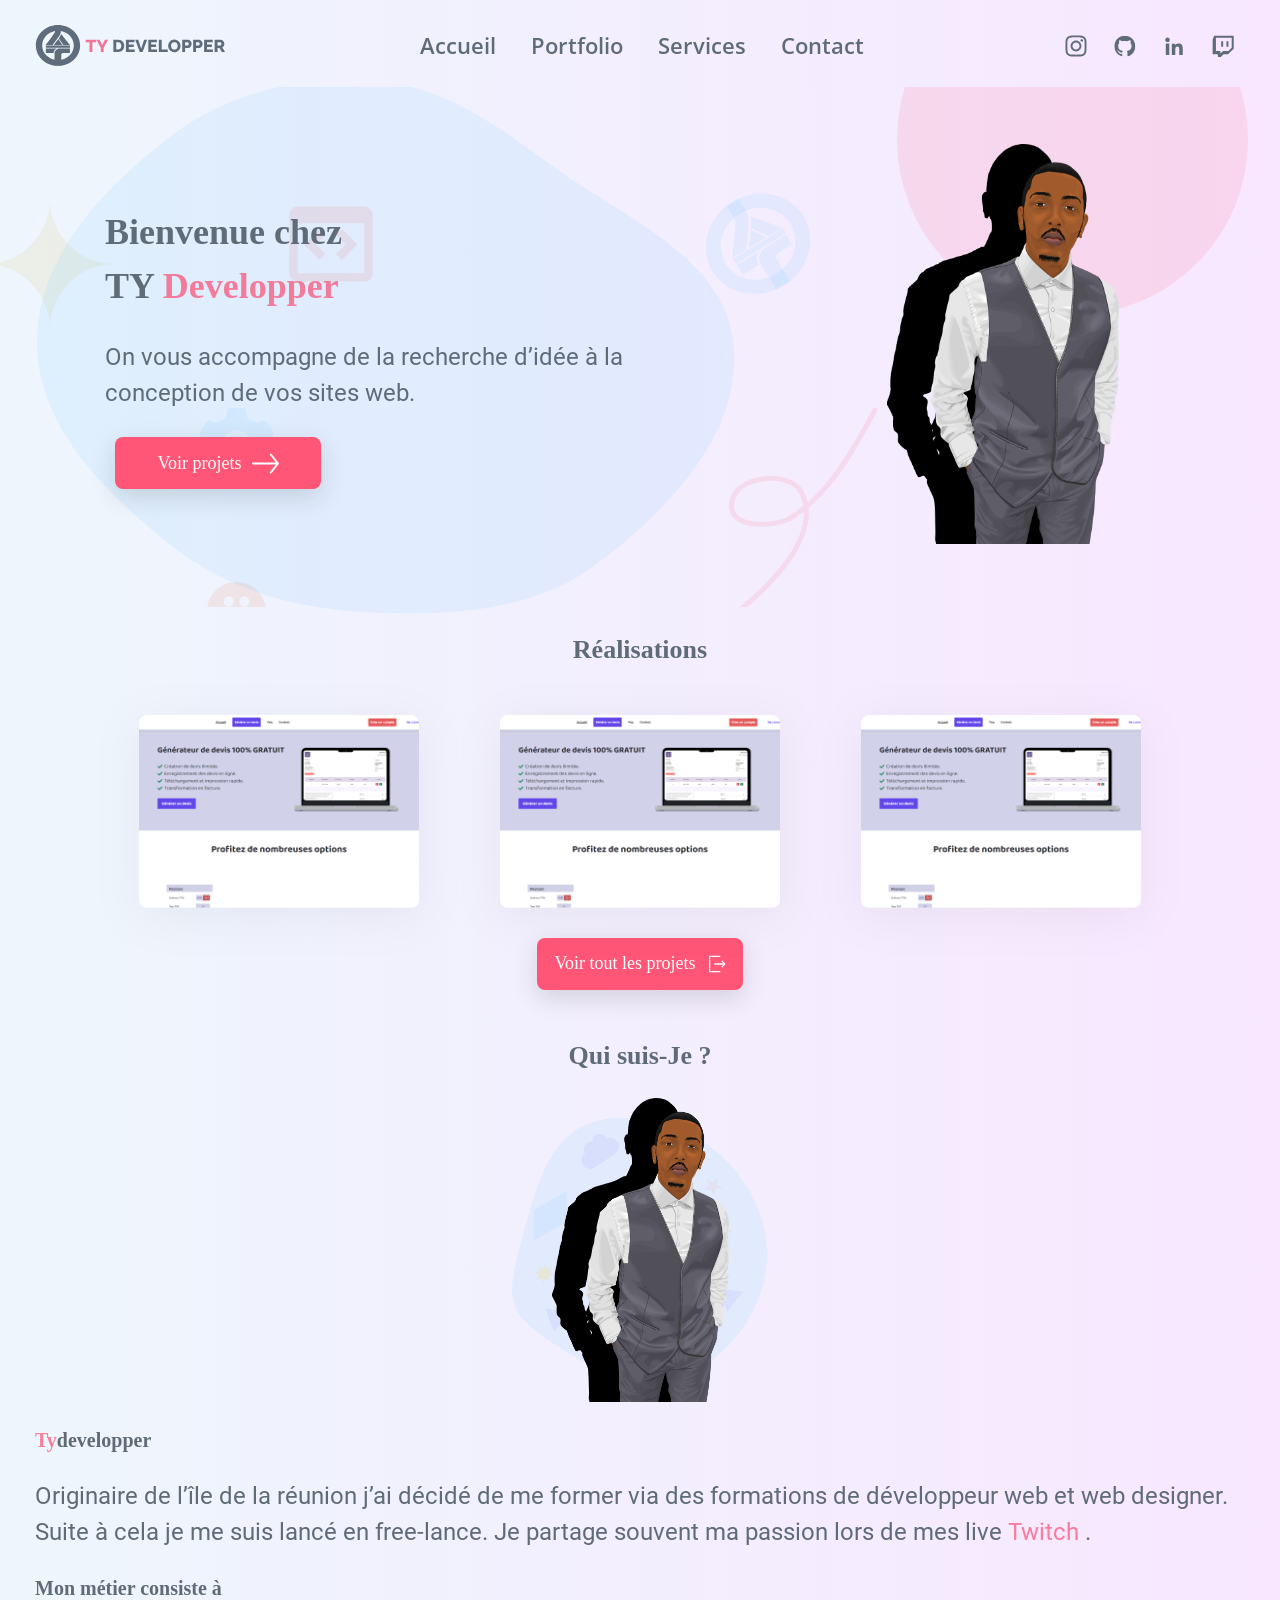
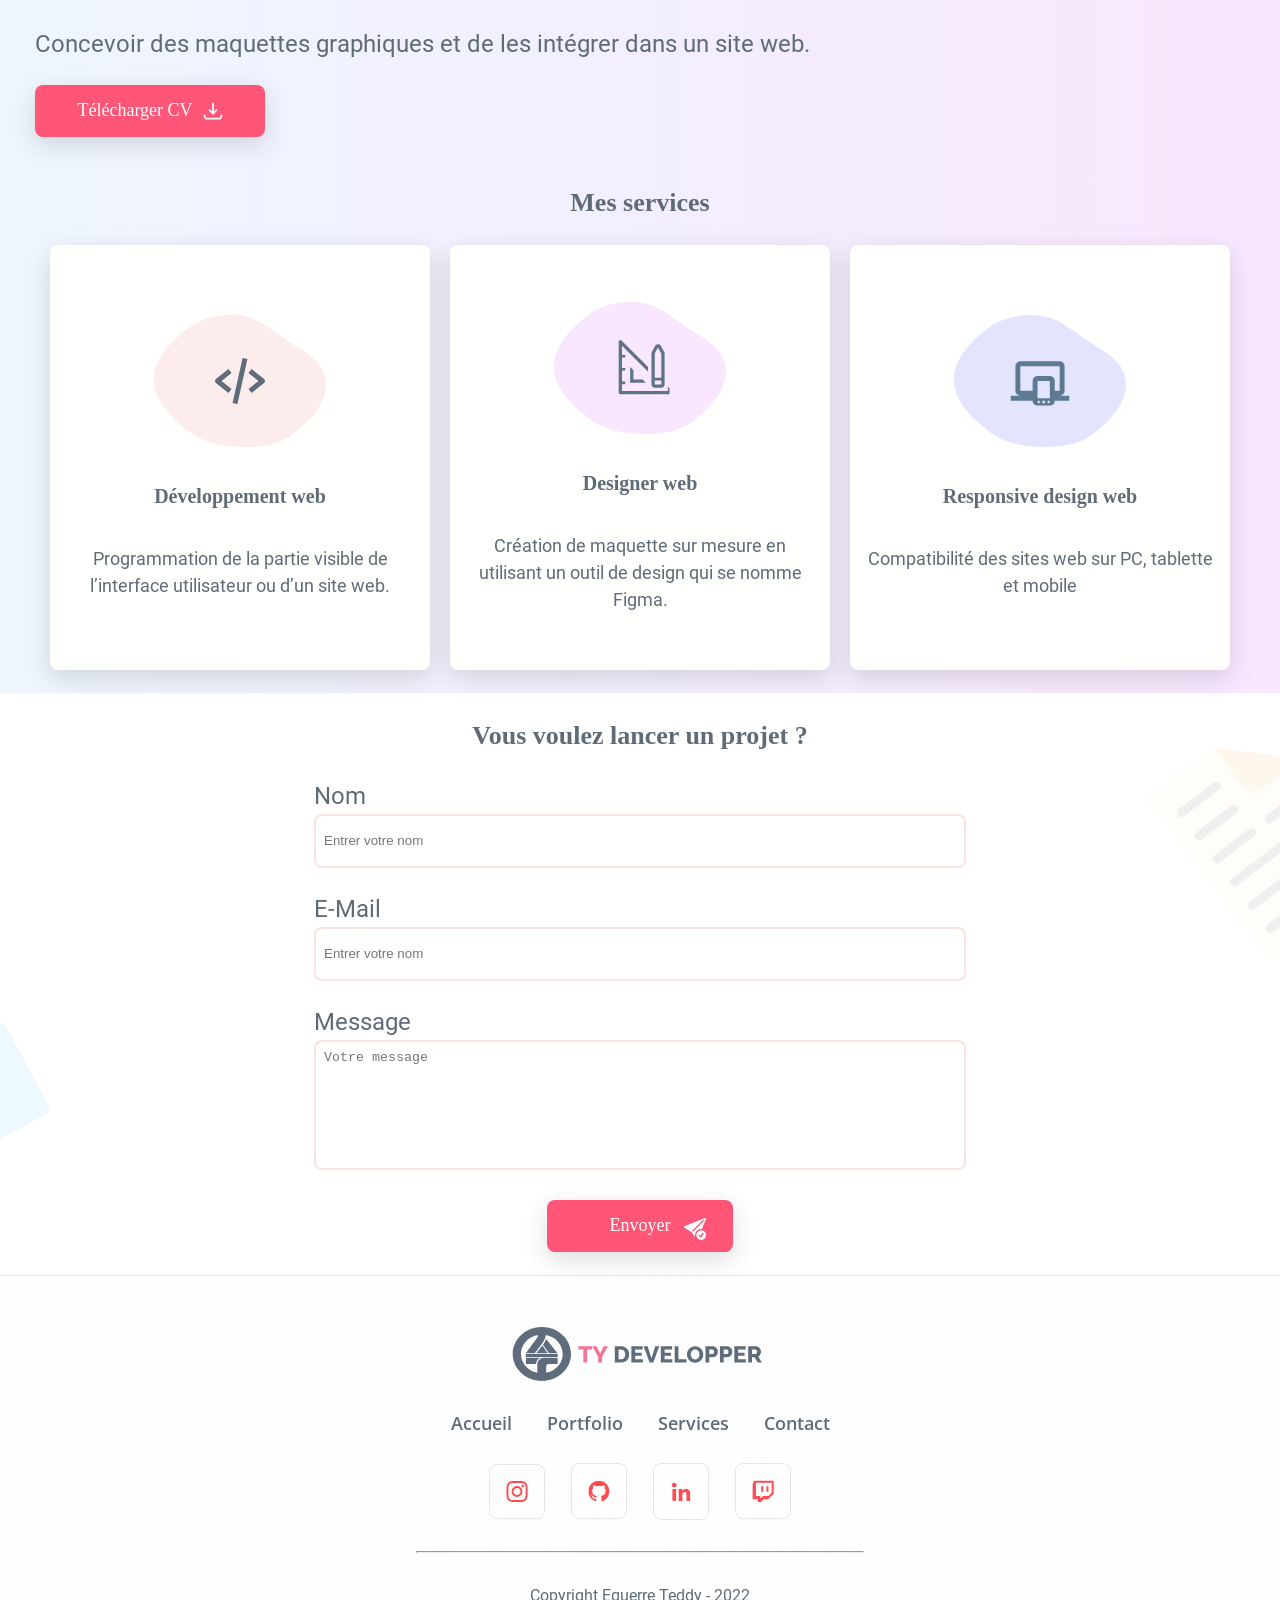
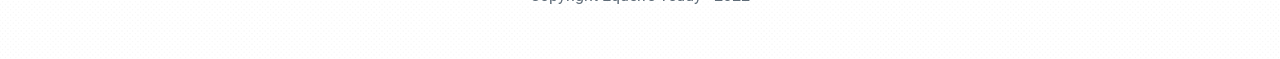
==== commit ff013704: "add pc scss and patch responsive bug" ====
--- a/index.html
+++ b/index.html
@@ -31,32 +31,32 @@
 				<nav class="header__nav">
 					<img src="./img/logo.svg" alt="logo du site" width="195" height="41px" loading="lazy">
 					<ul class="header__nav-list">
-						<li><a class="links" href="#">Accueil</a></li>
-						<li><a class="links" href="#">Portfolio</a></li>
-						<li><a class="links" href="#">Service</a></li>
-						<li><a class="links" href="#">Blog</a></li>
+						<li><a class="links" href="#home">Accueil</a></li>
+						<li><a class="links" href="#portfolio">Portfolio</a></li>
+						<li><a class="links" href="#services">Services</a></li>
+						<li><a class="links" href="#contact">Contact</a></li>
 					</ul>
 				<div class="header__nav-reseaux">
 					<!-- instagram -->
 				<a href="https://www.instagram.com/tydevelopper/">
 					<img src="./img/reseau/instagram.svg" alt="icon instagram" width="22" height="22">
 				</a>
-				<a href="">
+				<a href="https://github.com/maakino">
 					<img src="./img/reseau/github.svg" alt="icon github" width="22" height="22">
 				</a>
 				<!-- linkedin -->
-				<a href="">
+				<a href="https://www.linkedin.com/in/teddy-equerre-514a781a2/">
 					<img src="./img/reseau/linkedin.svg" alt="icon linkedin" width="22" height="22">
 				</a>
 				<!-- twitch -->
-				<a href="">
+				<a href="https://www.twitch.tv/maakyno">
 					<img src="./img/reseau/twitch.svg" alt="icon twitch" width="22" height="22">
 				</a>
 				</div>
 				</nav>
 			</div>
 				</header>
-				<section class=" section-home backgroundGradient">
+				<section id="home" class=" section-home backgroundGradient">
 					<div class="home max-w padding">
 						<div class="home__info">
 							<h1 class="titel home__info-titel"style="color: var(--txt-primary-color)">
@@ -66,7 +66,7 @@
 								</span>
 							</h1>
 								<p class="home__info-txt paragraph">On vous accompagne de la recherche d’idée à la conception de vos sites web.</p>
-								<a class="btn btn-primary home__btn" href="#"> <p>Voir projets</p> <img src="img/icon/arrowRight.svg" alt=""> </a>
+								<a class="btn btn-primary home__btn" href="#portfolio"> <p>Voir projets</p> <img src="img/icon/arrowRight.svg" alt=""> </a>
 						</div>
 						<div class="home__img">
 							<img src="./img/Illustration.png" alt="Ilustration acceuil" width="141" height="242">
@@ -74,18 +74,24 @@
 					</div>
 				</section>
 				<!-- portfolio -->
-				<section class="backgroundGradient">
-					<div class="portfolio padding">
+				<section id="portfolio" class="backgroundGradient">
+					<div class="portfolio padding max-w" >
 						<h2 class="titelMedium margin-txt" style="color: var(--txt-primary-color)">Réalisations</h2>
 						<div class="portfolio__content">
 							<span>
-								<img src="img/Frame 7.png" alt="" width="289" height="199">
+								<a href="#">
+									<img src="img/Frame 7.png" alt="" width="289" height="199">
+								</a>
 							</span>
 							<span>
-								<img src="img/Frame 7.png" alt="" width="289" height="199">
+								<a href="#">
+									<img src="img/Frame 7.png" alt="" width="289" height="199">
+								</a>
 							</span>
 							<span>
-								<img src="img/Frame 7.png" alt="" width="289" height="199">
+								<a href="#">
+									<img src="img/Frame 7.png" alt="" width="289" height="199">
+								</a>
 							</span>
 						</div>
 						<a href="#" class="btn btn-primary portfolio__btn" style="background-color: var(--background-btn-color);"><p>Voir tout les projets</p> <img src="img/icon/exit.svg" alt="" width="20" height="20"></a>
@@ -112,7 +118,7 @@
 						</div>
 					</div>
 					</section>
-					<section class="backgroundGradient">
+					<section id="services" class="backgroundGradient">
 						<div class=" services padding max-w">
 							<h3 class="titelMedium margin-txt" style="color:var(--txt-primary-color);">Mes services</h3>
 							<div class="services__content">
@@ -146,9 +152,9 @@
 					<!-- methode -->
 					<section class="method">
 					</section>
-					<section>
-						<div class="contact padding">
-							<h2 class="titelMedium margin-txt" style="color: var(--txt-primary-color);">Vous voulez lancer un projet ?</h2>
+					<section id="contact">
+						<div class="contact padding max-w">
+							<h2   class="titelMedium margin-txt" style="color: var(--txt-primary-color);">Vous voulez lancer un projet ?</h2>
 							<form class="contact__form" action="">
 								<div class="contact-input">
 									<p class="paragraph">Nom</p>
@@ -177,10 +183,10 @@
 								<li><a class="links" style="color: var(--txt-primary-color);" href="#">Contact</a></li>
 							</ul>
 							<div class="footer__reseaux">
-								<span><a href="#"><img src="img/reseau/instagram.svg" alt="" width="22" height="22"></a></span>
-								<span><a href="#"><img src="img/reseau/github.svg" alt="" width="22" height="22"></a></span>
-								<span><a href="#"><img src="img/reseau/linkedin.svg" alt="" width="22" height="22"></a></span>
-								<span><a href="#"><img src="img/reseau/twitch.svg" alt="" width="22" height="22"></a></span>
+								<span><a href="https://www.instagram.com/tydevelopper/"><img src="img/reseau/instagram.svg" alt="" width="22" height="22"></a></span>
+								<span><a href="https://github.com/maakino"><img src="img/reseau/github.svg" alt="" width="22" height="22"></a></span>
+								<span><a href="https://www.linkedin.com/in/teddy-equerre-514a781a2/"><img src="img/reseau/linkedin.svg" alt="" width="22" height="22"></a></span>
+								<span><a href="https://www.twitch.tv/maakyno"><img src="img/reseau/twitch.svg" alt="" width="22" height="22"></a></span>
 							</div>
 							<hr class="footer__hr" style="color: var(--border-color);">
 							<p class="footer__copy paragraph">Copyright Equerre Teddy - 2022</p>
--- a/css/style.css
+++ b/css/style.css
@@ -1,2 +1,2 @@
-@font-face{font-family:"openSans";src:url("../font/opensans/Opensans-Bold.ttf");font-weight:700;font-display:swap}@font-face{font-family:"openSans";src:url("../font/opensans/OpenSans-SemiBold.ttf");font-weight:600;font-display:swap}@font-face{font-family:"openSans";src:url("../font/opensans/Opensans-Medium.ttf");font-weight:500;font-display:swap}@font-face{font-family:"roboto";src:url("../font/roboto/Roboto-Regular.ttf");font-weight:400;font-display:swap}html,body,div,span,applet,object,iframe,h1,h2,h3,h4,h5,h6,p,blockquote,pre,a,abbr,acronym,address,big,cite,code,del,dfn,em,img,ins,kbd,q,s,samp,small,strike,strong,sub,sup,tt,var,b,u,i,center,dl,dt,dd,ol,ul,li,fieldset,form,label,legend,table,caption,tbody,tfoot,thead,tr,th,td,article,aside,canvas,details,embed,figure,figcaption,footer,header,hgroup,menu,nav,output,ruby,section,summary,time,mark,audio,video{margin:0;padding:0;border:0;font-size:100%;font:inherit;vertical-align:baseline}article,aside,details,figcaption,figure,footer,header,hgroup,menu,nav,section{display:block}body{line-height:1.5}ol,ul{list-style:none}blockquote,q{quotes:none}blockquote:before,blockquote:after,q:before,q:after{content:"";content:none}table{border-collapse:collapse;border-spacing:0}*,*::after,*::before{-webkit-box-sizing:border-box;box-sizing:border-box}body{height:100vh}:root{--background-secondary-color:#FFFFFE;--background-btn-color: #ff5677;--txt-primary-color: #5f6c78;--txt-secondary-color: rgba(253, 49, 89, 0.6);--border-color: rgba(0,0,0,0.1);--radius: 8px}.backgroundGradient{background:-webkit-gradient(linear, left top, right top, from(#EEF6FD), to(#F8E7FF));background:linear-gradient(90deg, #EEF6FD 0%, #F8E7FF 100%)}.titel{font-family:openSans;font-weight:bold;font-size:28px}@media(min-width: 992px){.titel{font-size:36px}}@media(min-width: 1600px){.titel{font-size:64px;padding-left:84px}}.titelMedium{font-family:openSans;font-weight:bold;font-size:26px}@media(min-width: 1400px){.titelMedium{font-size:36px}}.titleSmall{font-family:openSans;font-weight:bold;font-size:20px}.links{font-family:openSans;font-weight:600}.padding{padding:23px 10px}@media(min-width: 576px){.padding{padding:23px 22px}}@media(min-width: 992px){.padding{padding:23px 35px}}@media(min-width: 1400px){.padding{padding:0 80px}}@media(min-width: 1600px){.padding{padding:57px 247px}}.max-w{max-width:1920px;margin:auto}.paragraph{font-family:"Roboto";font-size:18px;color:var(--txt-primary-color)}@media(min-width: 992px){.paragraph{font-size:24px}}.btn{display:-webkit-box;display:-ms-flexbox;display:flex;-webkit-box-pack:center;-ms-flex-pack:center;justify-content:center;-webkit-box-align:center;-ms-flex-align:center;align-items:center;min-width:206px;max-width:230px;margin:0 auto;gap:10px;height:52px;border-radius:8px;-webkit-box-shadow:0px 8px 24px rgba(0,0,0,.15);box-shadow:0px 8px 24px rgba(0,0,0,.15);border:none;font-size:18px;font-family:"openSans";padding:0 14px}.btn-primary{background-color:var(--background-btn-color);color:var(--background-secondary-color)}.margin-txt{margin-bottom:23px;text-align:center}section{z-index:1}a{text-decoration:none}.header{position:fixed;top:0;left:0;z-index:100;width:100vw;background-color:#f6eaff;height:87px}@media(min-width: 992px){.header{background-color:rgba(0,0,0,0)}}@media(min-width: 1600px){.header{height:105px;padding-top:0;padding-bottom:0;display:-webkit-box;display:-ms-flexbox;display:flex;-webkit-box-align:center;-ms-flex-align:center;align-items:center;-webkit-box-pack:center;-ms-flex-pack:center;justify-content:center}}.header a{text-decoration:none;color:var(--txt-primary-color);font-size:22px}.header__icon{width:100%;display:-webkit-box;display:-ms-flexbox;display:flex;-webkit-box-pack:end;-ms-flex-pack:end;justify-content:flex-end}@media(min-width: 992px){.header__icon{display:none}}.header__nav{display:none;-webkit-box-orient:vertical;-webkit-box-direction:normal;-ms-flex-direction:column;flex-direction:column;-webkit-box-pack:center;-ms-flex-pack:center;justify-content:center;-webkit-box-align:center;-ms-flex-align:center;align-items:center;background-color:#f6eaff;gap:42px;border-top:1px solid var(--border-color);padding-top:15px}@media(min-width: 992px){.header__nav{display:-webkit-box;display:-ms-flexbox;display:flex;-webkit-box-orient:horizontal;-webkit-box-direction:normal;-ms-flex-direction:row;flex-direction:row;-webkit-box-pack:justify;-ms-flex-pack:justify;justify-content:space-between;background-color:rgba(0,0,0,0);border:none;padding:0}}@media(min-width: 1400px){.header__nav{padding:15px}}@media(min-width: 1600px){.header__nav{padding:0;gap:275px}}.header__nav-list{display:-webkit-box;display:-ms-flexbox;display:flex;-webkit-box-orient:vertical;-webkit-box-direction:normal;-ms-flex-direction:column;flex-direction:column;gap:35px;text-align:center}@media(min-width: 992px){.header__nav-list{-webkit-box-orient:horizontal;-webkit-box-direction:normal;-ms-flex-direction:row;flex-direction:row}}.header__nav-reseaux{display:-webkit-box;display:-ms-flexbox;display:flex;gap:4px}.header__nav-reseaux a{display:-webkit-box;display:-ms-flexbox;display:flex;-webkit-box-align:center;-ms-flex-align:center;align-items:center;-webkit-box-pack:center;-ms-flex-pack:center;justify-content:center;width:45px;height:45px}.active{display:-webkit-box;display:-ms-flexbox;display:flex}footer{background-image:url("../../../img/bkg/pointbkg.png");background-repeat:no-repeat;background-size:cover}.footer{display:-webkit-box;display:-ms-flexbox;display:flex;-webkit-box-orient:vertical;-webkit-box-direction:normal;-ms-flex-direction:column;flex-direction:column;-webkit-box-pack:center;-ms-flex-pack:center;justify-content:center;-webkit-box-align:center;-ms-flex-align:center;align-items:center;gap:23px;border-top:1px solid var(--border-color)}@media(min-width: 992px){.footer{padding:51px 0}}.footer__menu{display:-webkit-box;display:-ms-flexbox;display:flex;-webkit-box-orient:vertical;-webkit-box-direction:normal;-ms-flex-direction:column;flex-direction:column;-webkit-box-pack:center;-ms-flex-pack:center;justify-content:center;-webkit-box-align:center;-ms-flex-align:center;align-items:center;gap:35px}@media(min-width: 576px){.footer__menu{-webkit-box-orient:horizontal;-webkit-box-direction:normal;-ms-flex-direction:row;flex-direction:row;font-size:24px}}@media(min-width: 576px){.footer__menu a{font-size:18px}}.footer__reseaux{display:-webkit-box;display:-ms-flexbox;display:flex;-webkit-box-pack:center;-ms-flex-pack:center;justify-content:center;-webkit-box-align:center;-ms-flex-align:center;align-items:center;gap:26px}.footer__reseaux span{display:-webkit-box;display:-ms-flexbox;display:flex;-webkit-box-pack:center;-ms-flex-pack:center;justify-content:center;-webkit-box-align:center;-ms-flex-align:center;align-items:center;border:1px solid var(--border-color);border-radius:8px;padding:16px}.footer__reseaux span a{display:-webkit-inline-box;display:-ms-inline-flexbox;display:inline-flex}.footer__reseaux span img{height:100%;-webkit-filter:invert(37%) sepia(59%) saturate(6017%) hue-rotate(331deg) brightness(101%) contrast(98%);filter:invert(37%) sepia(59%) saturate(6017%) hue-rotate(331deg) brightness(101%) contrast(98%)}.footer__hr{width:60%}@media(min-width: 576px){.footer__hr{width:35%}}@media(min-width: 1400px){.footer__hr{width:35%}}@media(min-width: 1600px){.footer__hr{width:20%}}.footer__copy{font-size:16px}.home{background-image:url("../../../img/home/small/Group 26.svg");background-repeat:no-repeat;display:-webkit-box;display:-ms-flexbox;display:flex;-webkit-box-orient:vertical;-webkit-box-direction:reverse;-ms-flex-direction:column-reverse;flex-direction:column-reverse;gap:26px}@media(min-width: 576px){.home{background-image:url("../../../img/home/large/bkg.svg");background-position:-921px}}@media(min-width: 992px){.home{background-image:url("../../../img/home/large/bkg.svg");background-position:-731px;height:520px}}@media(min-width: 1400px){.home{background-position:-424px;height:764px}}@media(min-width: 1600px){.home{background-position:0;padding-top:0;padding-bottom:0}}@media(min-width: 576px){.home{-webkit-box-orient:horizontal;-webkit-box-direction:normal;-ms-flex-direction:row;flex-direction:row;-webkit-box-align:center;-ms-flex-align:center;align-items:center}}.home__info{display:-webkit-box;display:-ms-flexbox;display:flex;-webkit-box-orient:vertical;-webkit-box-direction:normal;-ms-flex-direction:column;flex-direction:column;gap:26px;text-align:center;-webkit-box-align:center;-ms-flex-align:center;align-items:center}@media(min-width: 576px){.home__info{height:400px;width:60%;-webkit-box-align:center;-ms-flex-align:center;align-items:center;background-repeat:no-repeat;-webkit-box-pack:center;-ms-flex-pack:center;justify-content:center}}@media(min-width: 576px){.home__info{background-image:url("../../../img/home/small/text.svg");height:414px;-webkit-box-align:start;-ms-flex-align:start;align-items:flex-start;-webkit-box-pack:center;-ms-flex-pack:center;justify-content:center;text-align:left;background-position:-55px}}@media(min-width: 992px){.home__info{background-image:url("../../../img/home/medium/wave.svg")}}@media(min-width: 1600px){.home__info{background-image:url("../../../img/home/large/wave.svg");width:697px;height:533px;background-position:0}}.home__info-titel{font-size:28px}@media(min-width: 576px){.home__info-titel{font-size:36px}}@media(min-width: 1400px){.home__info-titel{font-size:64px}}.home__info-txt{font-size:18px}@media(min-width: 576px){.home__info-txt{font-size:24px}}@media(min-width: 1400px){.home-titel,.home-txt{width:522px}}.home__img{margin:auto}@media(min-width: 576px){.home__img img{height:400px;width:auto}}@media(min-width: 1400px){.home__img img{height:601px;width:auto}}.home__btn{margin:0}.section-home{padding-top:87px}.portfolio{text-align:center;display:-webkit-box;display:-ms-flexbox;display:flex;-webkit-box-orient:vertical;-webkit-box-direction:normal;-ms-flex-direction:column;flex-direction:column;gap:23px}@media(min-width: 1600px){.portfolio{padding-top:0}}.portfolio__content{display:-webkit-box;display:-ms-flexbox;display:flex;-webkit-box-orient:vertical;-webkit-box-direction:normal;-ms-flex-direction:column;flex-direction:column;-webkit-box-pack:center;-ms-flex-pack:center;justify-content:center;-webkit-box-align:center;-ms-flex-align:center;align-items:center;gap:23px}@media(min-width: 992px){.portfolio__content{-webkit-box-orient:horizontal;-webkit-box-direction:normal;-ms-flex-direction:row;flex-direction:row;-webkit-box-pack:justify;-ms-flex-pack:justify;justify-content:space-between}}.portfolio__content span{-webkit-filter:drop-shadow(0px 8px 24px rgba(0, 0, 0, 0.05));filter:drop-shadow(0px 8px 24px rgba(0, 0, 0, 0.05));display:block}@media(min-width: 576px){.portfolio__content span img{width:420px;height:auto}}@media(min-width: 992px){.portfolio__content span img{width:280px;height:auto}}@media(min-width: 1400px){.portfolio__content span img{width:408px;height:auto}}@media(min-width: 1400px){.info{-webkit-box-orient:horizontal;-webkit-box-direction:normal;-ms-flex-direction:row;flex-direction:row;padding-left:0}}.info h3{text-align:left}.info__content{display:-webkit-box;display:-ms-flexbox;display:flex;-webkit-box-orient:vertical;-webkit-box-direction:normal;-ms-flex-direction:column;flex-direction:column;gap:23px}@media(min-width: 1400px){.info__content{-webkit-box-orient:horizontal;-webkit-box-direction:normal;-ms-flex-direction:row;flex-direction:row}}.info__img{display:-webkit-box;display:-ms-flexbox;display:flex;-webkit-box-pack:center;-ms-flex-pack:center;justify-content:center;-webkit-box-align:center;-ms-flex-align:center;align-items:center;height:263px;background-image:url("../../../img/info/mobile/bloob.svg");background-repeat:no-repeat;background-position:center}@media(min-width: 992px){.info__img{height:auto}}@media(min-width: 1400px){.info__img{background-image:url("../../../img/info/blobs.svg");width:749px;height:554px;background-position:-137px}}@media(min-width: 992px){.info__img img{width:177px;height:auto}}@media(min-width: 1400px){.info__img img{width:280px;height:auto;margin-right:248px}}.info__txt{display:-webkit-box;display:-ms-flexbox;display:flex;-webkit-box-orient:vertical;-webkit-box-direction:normal;-ms-flex-direction:column;flex-direction:column;gap:23px}@media(min-width: 1400px){.info__txt{-webkit-box-pack:center;-ms-flex-pack:center;justify-content:center;width:723px;padding-bottom:170px;-webkit-box-align:start;-ms-flex-align:start;align-items:flex-start}}@media(min-width: 576px){.info__btn{margin:0}}@media(min-width: 1400px){.services{padding:75px 0}}.services__content{display:-webkit-box;display:-ms-flexbox;display:flex;-webkit-box-orient:vertical;-webkit-box-direction:normal;-ms-flex-direction:column;flex-direction:column;gap:23px}@media(min-width: 576px){.services__content{gap:23px}}@media(min-width: 992px){.services__content{-webkit-box-orient:horizontal;-webkit-box-direction:normal;-ms-flex-direction:row;flex-direction:row}}.method{display:-webkit-box;display:-ms-flexbox;display:flex;-webkit-box-orient:vertical;-webkit-box-direction:normal;-ms-flex-direction:column;flex-direction:column}.method__content{display:-webkit-box;display:-ms-flexbox;display:flex;-webkit-box-orient:horizontal;-webkit-box-direction:normal;-ms-flex-direction:row;flex-direction:row;-webkit-box-pack:center;-ms-flex-pack:center;justify-content:center;-webkit-box-align:center;-ms-flex-align:center;align-items:center;gap:38px;height:auto}@media(min-width: 1400px){.contact{padding:75px 0}}.contact__form{display:-webkit-box;display:-ms-flexbox;display:flex;-webkit-box-orient:vertical;-webkit-box-direction:normal;-ms-flex-direction:column;flex-direction:column;gap:23px;-webkit-box-align:center;-ms-flex-align:center;align-items:center}.contact input[type=submit]{background-image:url("../../../img/icon/bi_send-check-fill.svg");background-repeat:no-repeat;background-position:137px 18px;max-width:-webkit-fit-content;max-width:-moz-fit-content;max-width:fit-content;min-width:186px}.card{background-color:var(--background-secondary-color);padding:11px;width:257px;height:357px;display:-webkit-box;display:-ms-flexbox;display:flex;-webkit-box-orient:vertical;-webkit-box-direction:normal;-ms-flex-direction:column;flex-direction:column;-webkit-box-pack:center;-ms-flex-pack:center;justify-content:center;gap:24px;-webkit-box-align:center;-ms-flex-align:center;align-items:center;margin:auto}@media(min-width: 576px){.card{width:279px;height:364px;gap:5px;padding:8px}}.card h3{text-align:center}@media(min-width: 576px){.card h3{height:60px;display:-webkit-box;display:-ms-flexbox;display:flex;-webkit-box-align:center;-ms-flex-align:center;align-items:center}}.card__img{background-repeat:no-repeat;width:172px;height:132px;display:-webkit-box;display:-ms-flexbox;display:flex;-webkit-box-pack:center;-ms-flex-pack:center;justify-content:center;-webkit-box-align:center;-ms-flex-align:center;align-items:center}.card__info{text-align:center}@media(min-width: 576px){.card__info{font-size:18px}}.primary{background-image:url("../../../img/card/primary.svg")}.secondary{background-image:url("../../../img/card/secondary.svg")}.thirdary{background-image:url("../../../img/card/thirdary.svg")}.input{max-width:355px;min-width:310px;height:43px;border:2px solid rgba(239,145,142,.25);border-radius:8px;padding:8px}@media(min-width: 576px){.input{width:500px;height:50px;max-width:none}}@media(min-width: 992px){.input{width:652px;height:54px;max-width:none}}.textarea{height:130px;resize:none}
+@font-face{font-family:"openSans";src:url("../font/opensans/Opensans-Bold.ttf");font-weight:700;font-display:swap}@font-face{font-family:"openSans";src:url("../font/opensans/OpenSans-SemiBold.ttf");font-weight:600;font-display:swap}@font-face{font-family:"openSans";src:url("../font/opensans/Opensans-Medium.ttf");font-weight:500;font-display:swap}@font-face{font-family:"roboto";src:url("../font/roboto/Roboto-Regular.ttf");font-weight:400;font-display:swap}html,body,div,span,applet,object,iframe,h1,h2,h3,h4,h5,h6,p,blockquote,pre,a,abbr,acronym,address,big,cite,code,del,dfn,em,img,ins,kbd,q,s,samp,small,strike,strong,sub,sup,tt,var,b,u,i,center,dl,dt,dd,ol,ul,li,fieldset,form,label,legend,table,caption,tbody,tfoot,thead,tr,th,td,article,aside,canvas,details,embed,figure,figcaption,footer,header,hgroup,menu,nav,output,ruby,section,summary,time,mark,audio,video{margin:0;padding:0;border:0;font-size:100%;font:inherit;vertical-align:baseline}article,aside,details,figcaption,figure,footer,header,hgroup,menu,nav,section{display:block}body{line-height:1.5}ol,ul{list-style:none}blockquote,q{quotes:none}blockquote:before,blockquote:after,q:before,q:after{content:"";content:none}table{border-collapse:collapse;border-spacing:0}*,*::after,*::before{-webkit-box-sizing:border-box;box-sizing:border-box}body{height:100vh}:root{--background-secondary-color:#FFFFFE;--background-btn-color: #ff5677;--txt-primary-color: #5f6c78;--txt-secondary-color: rgba(253, 49, 89, 0.6);--border-color: rgba(0,0,0,0.1);--radius: 8px;scroll-behavior:smooth}.backgroundGradient{background:-webkit-gradient(linear, left top, right top, from(#EEF6FD), to(#F8E7FF));background:linear-gradient(90deg, #EEF6FD 0%, #F8E7FF 100%)}.titel{font-family:openSans;font-weight:bold;font-size:28px}@media(min-width: 992px){.titel{font-size:36px}}@media(min-width: 1600px){.titel{font-size:64px;padding-left:84px}}.titelMedium{font-family:openSans;font-weight:bold;font-size:26px}@media(min-width: 1400px){.titelMedium{font-size:36px}}.titleSmall{font-family:openSans;font-weight:bold;font-size:20px}.links{font-family:openSans;font-weight:600}.padding{padding:23px 10px}@media(min-width: 576px){.padding{padding:23px 22px}}@media(min-width: 992px){.padding{padding:23px 35px}}@media(min-width: 1400px){.padding{padding:0 80px}}@media(min-width: 1600px){.padding{padding:57px 170px}}.max-w{max-width:1920px;margin:auto}.paragraph{font-family:"Roboto";font-size:18px;color:var(--txt-primary-color)}@media(min-width: 992px){.paragraph{font-size:24px}}.btn{display:-webkit-box;display:-ms-flexbox;display:flex;-webkit-box-pack:center;-ms-flex-pack:center;justify-content:center;-webkit-box-align:center;-ms-flex-align:center;align-items:center;min-width:206px;max-width:230px;margin:0 auto;gap:10px;height:52px;border-radius:8px;border:none;font-size:18px;font-family:"openSans";padding:0 14px;-webkit-box-shadow:0px 8px 24px rgba(36,36,36,.15);box-shadow:0px 8px 24px rgba(36,36,36,.15)}.btn-primary{background-color:var(--background-btn-color);color:var(--background-secondary-color)}.margin-txt{margin-bottom:23px;text-align:center}section{z-index:1}a{text-decoration:none}.header{position:fixed;top:0;left:0;z-index:100;width:100vw;background-color:#f6eaff;height:87px}@media(min-width: 992px){.header{background-color:rgba(0,0,0,0)}}@media(min-width: 1600px){.header{height:105px;padding-top:0;padding-bottom:0;display:-webkit-box;display:-ms-flexbox;display:flex;-webkit-box-align:center;-ms-flex-align:center;align-items:center;-webkit-box-pack:center;-ms-flex-pack:center;justify-content:center}}.header a{text-decoration:none;color:var(--txt-primary-color);font-size:22px}.header__icon{width:100%;display:-webkit-box;display:-ms-flexbox;display:flex;-webkit-box-pack:end;-ms-flex-pack:end;justify-content:flex-end}@media(min-width: 992px){.header__icon{display:none}}.header__nav{display:none;-webkit-box-orient:vertical;-webkit-box-direction:normal;-ms-flex-direction:column;flex-direction:column;-webkit-box-pack:center;-ms-flex-pack:center;justify-content:center;-webkit-box-align:center;-ms-flex-align:center;align-items:center;background-color:#f6eaff;gap:42px;border-top:1px solid var(--border-color);padding-top:15px}@media(min-width: 992px){.header__nav{display:-webkit-box;display:-ms-flexbox;display:flex;-webkit-box-orient:horizontal;-webkit-box-direction:normal;-ms-flex-direction:row;flex-direction:row;-webkit-box-pack:justify;-ms-flex-pack:justify;justify-content:space-between;background-color:rgba(0,0,0,0);border:none;padding:0}}@media(min-width: 1400px){.header__nav{padding:15px}}@media(min-width: 1600px){.header__nav{padding:0;gap:275px}}.header__nav-list{display:-webkit-box;display:-ms-flexbox;display:flex;-webkit-box-orient:vertical;-webkit-box-direction:normal;-ms-flex-direction:column;flex-direction:column;gap:35px;text-align:center}@media(min-width: 992px){.header__nav-list{-webkit-box-orient:horizontal;-webkit-box-direction:normal;-ms-flex-direction:row;flex-direction:row}}.header__nav-reseaux{display:-webkit-box;display:-ms-flexbox;display:flex;gap:4px}.header__nav-reseaux a{display:-webkit-box;display:-ms-flexbox;display:flex;-webkit-box-align:center;-ms-flex-align:center;align-items:center;-webkit-box-pack:center;-ms-flex-pack:center;justify-content:center;width:45px;height:45px}.active{display:-webkit-box;display:-ms-flexbox;display:flex}footer{background-image:url("../../../img/bkg/pointbkg.png");background-repeat:no-repeat;background-size:cover}.footer{display:-webkit-box;display:-ms-flexbox;display:flex;-webkit-box-orient:vertical;-webkit-box-direction:normal;-ms-flex-direction:column;flex-direction:column;-webkit-box-pack:center;-ms-flex-pack:center;justify-content:center;-webkit-box-align:center;-ms-flex-align:center;align-items:center;gap:23px;border-top:1px solid var(--border-color)}@media(min-width: 992px){.footer{padding:51px 0}}.footer__menu{display:-webkit-box;display:-ms-flexbox;display:flex;-webkit-box-orient:vertical;-webkit-box-direction:normal;-ms-flex-direction:column;flex-direction:column;-webkit-box-pack:center;-ms-flex-pack:center;justify-content:center;-webkit-box-align:center;-ms-flex-align:center;align-items:center;gap:35px}@media(min-width: 576px){.footer__menu{-webkit-box-orient:horizontal;-webkit-box-direction:normal;-ms-flex-direction:row;flex-direction:row;font-size:24px}}@media(min-width: 576px){.footer__menu a{font-size:18px}}.footer__reseaux{display:-webkit-box;display:-ms-flexbox;display:flex;-webkit-box-pack:center;-ms-flex-pack:center;justify-content:center;-webkit-box-align:center;-ms-flex-align:center;align-items:center;gap:26px}.footer__reseaux span{display:-webkit-box;display:-ms-flexbox;display:flex;-webkit-box-pack:center;-ms-flex-pack:center;justify-content:center;-webkit-box-align:center;-ms-flex-align:center;align-items:center;border:1px solid var(--border-color);border-radius:8px;padding:16px}.footer__reseaux span a{display:-webkit-inline-box;display:-ms-inline-flexbox;display:inline-flex}.footer__reseaux span img{height:100%;-webkit-filter:invert(37%) sepia(59%) saturate(6017%) hue-rotate(331deg) brightness(101%) contrast(98%);filter:invert(37%) sepia(59%) saturate(6017%) hue-rotate(331deg) brightness(101%) contrast(98%)}.footer__hr{width:60%}@media(min-width: 576px){.footer__hr{width:35%}}@media(min-width: 1400px){.footer__hr{width:35%}}@media(min-width: 1600px){.footer__hr{width:20%}}.footer__copy{font-size:16px}.home{background-image:url("../../../img/home/small/Group 26.svg");background-repeat:no-repeat;display:-webkit-box;display:-ms-flexbox;display:flex;-webkit-box-orient:vertical;-webkit-box-direction:reverse;-ms-flex-direction:column-reverse;flex-direction:column-reverse;gap:26px}@media(min-width: 576px){.home{background-image:url("../../../img/home/large/bkg.svg");background-position:-921px}}@media(min-width: 992px){.home{background-image:url("../../../img/home/large/bkg.svg");background-position:-731px;height:520px}}@media(min-width: 1400px){.home{background-position:-424px;height:764px}}@media(min-width: 1600px){.home{background-position:0;padding-top:0;padding-bottom:0}}@media(min-width: 576px){.home{-webkit-box-orient:horizontal;-webkit-box-direction:normal;-ms-flex-direction:row;flex-direction:row;-webkit-box-align:center;-ms-flex-align:center;align-items:center}}.home__info{display:-webkit-box;display:-ms-flexbox;display:flex;-webkit-box-orient:vertical;-webkit-box-direction:normal;-ms-flex-direction:column;flex-direction:column;gap:26px;text-align:center;-webkit-box-align:center;-ms-flex-align:center;align-items:center}@media(min-width: 576px){.home__info{height:400px;width:60%;-webkit-box-align:center;-ms-flex-align:center;align-items:center;background-repeat:no-repeat;-webkit-box-pack:center;-ms-flex-pack:center;justify-content:center}}@media(min-width: 576px){.home__info{background-image:url("../../../img/home/small/text.svg");height:414px;-webkit-box-align:start;-ms-flex-align:start;align-items:flex-start;-webkit-box-pack:center;-ms-flex-pack:center;justify-content:center;text-align:left;background-position:-55px}}@media(min-width: 992px){.home__info{background-image:url("../../../img/home/large/wave.svg");height:540px;width:700px;background-position:right}}@media(min-width: 1600px){.home__info{background-image:url("../../../img/home/large/wave.svg");width:697px;height:533px;background-position:0}}.home__info-titel{font-size:28px}@media(min-width: 576px){.home__info-titel{font-size:36px}}@media(min-width: 992px){.home__info-titel{padding-left:70px}}@media(min-width: 1400px){.home__info-titel{font-size:64px}}.home__info-txt{font-size:18px}@media(min-width: 576px){.home__info-txt{font-size:24px}}@media(min-width: 992px){.home__info-txt{padding-left:70px}}@media(min-width: 1600px){.home__info-txt{padding-left:90px}}@media(min-width: 1400px){.home-titel,.home-txt{width:522px}}.home__img{margin:auto}@media(min-width: 576px){.home__img img{height:400px;width:auto}}@media(min-width: 1400px){.home__img img{height:601px;width:auto}}.home__btn{margin:0}@media(min-width: 992px){.home__btn{margin-left:80px}}@media(min-width: 1600px){.home__btn{margin-left:90px}}.section-home{padding-top:87px}.portfolio{text-align:center;display:-webkit-box;display:-ms-flexbox;display:flex;-webkit-box-orient:vertical;-webkit-box-direction:normal;-ms-flex-direction:column;flex-direction:column;gap:23px}@media(min-width: 1400px){.portfolio{padding-top:0;padding-bottom:75px}}.portfolio__content{display:-webkit-box;display:-ms-flexbox;display:flex;-webkit-box-orient:vertical;-webkit-box-direction:normal;-ms-flex-direction:column;flex-direction:column;-webkit-box-pack:center;-ms-flex-pack:center;justify-content:center;-webkit-box-align:center;-ms-flex-align:center;align-items:center;gap:81px}@media(min-width: 992px){.portfolio__content{-webkit-box-orient:horizontal;-webkit-box-direction:normal;-ms-flex-direction:row;flex-direction:row;-webkit-box-pack:center;-ms-flex-pack:center;justify-content:center}}.portfolio__content span{-webkit-filter:drop-shadow(0px 8px 24px rgba(0, 0, 0, 0.05));filter:drop-shadow(0px 8px 24px rgba(0, 0, 0, 0.05));display:block}@media(min-width: 576px){.portfolio__content span img{width:420px;height:auto}}@media(min-width: 992px){.portfolio__content span img{width:280px;height:auto}}@media(min-width: 1400px){.portfolio__content span img{width:408px;height:auto}}@media(min-width: 1400px){.info{-webkit-box-orient:horizontal;-webkit-box-direction:normal;-ms-flex-direction:row;flex-direction:row;padding-left:0}}.info h3{text-align:left}.info__content{display:-webkit-box;display:-ms-flexbox;display:flex;-webkit-box-orient:vertical;-webkit-box-direction:normal;-ms-flex-direction:column;flex-direction:column;gap:23px}@media(min-width: 1400px){.info__content{background-image:url("../../../img/info/bkg.svg");background-repeat:no-repeat;-webkit-box-orient:horizontal;-webkit-box-direction:normal;-ms-flex-direction:row;flex-direction:row;background-position:right 0}}.info__img{display:-webkit-box;display:-ms-flexbox;display:flex;-webkit-box-pack:center;-ms-flex-pack:center;justify-content:center;-webkit-box-align:center;-ms-flex-align:center;align-items:center;height:263px;background-image:url("../../../img/info/mobile/bloob.svg");background-repeat:no-repeat;background-position:center}@media(min-width: 992px){.info__img{height:auto}}@media(min-width: 1400px){.info__img{background-image:url("../../../img/info/blobs.svg");width:749px;height:554px;background-position:-137px}}@media(min-width: 992px){.info__img img{width:177px;height:auto}}@media(min-width: 1400px){.info__img img{width:280px;height:auto;margin-right:248px}}.info__txt{display:-webkit-box;display:-ms-flexbox;display:flex;-webkit-box-orient:vertical;-webkit-box-direction:normal;-ms-flex-direction:column;flex-direction:column;gap:23px}@media(min-width: 1400px){.info__txt{-webkit-box-pack:center;-ms-flex-pack:center;justify-content:center;width:723px;padding-bottom:170px;-webkit-box-align:start;-ms-flex-align:start;align-items:flex-start}}@media(min-width: 576px){.info__btn{margin:0}}@media(min-width: 1400px){.services{padding-top:0;padding-bottom:75px}}.services__content{display:-webkit-box;display:-ms-flexbox;display:flex;-webkit-box-orient:vertical;-webkit-box-direction:normal;-ms-flex-direction:column;flex-direction:column;gap:23px}@media(min-width: 576px){.services__content{gap:23px}}@media(min-width: 992px){.services__content{-webkit-box-orient:horizontal;-webkit-box-direction:normal;-ms-flex-direction:row;flex-direction:row;gap:20px;-webkit-box-pack:center;-ms-flex-pack:center;justify-content:center;-webkit-box-align:center;-ms-flex-align:center;align-items:center}}@media(min-width: 1400px){.services__content{gap:79px}}.method{display:-webkit-box;display:-ms-flexbox;display:flex;-webkit-box-orient:vertical;-webkit-box-direction:normal;-ms-flex-direction:column;flex-direction:column}.method__content{display:-webkit-box;display:-ms-flexbox;display:flex;-webkit-box-orient:horizontal;-webkit-box-direction:normal;-ms-flex-direction:row;flex-direction:row;-webkit-box-pack:center;-ms-flex-pack:center;justify-content:center;-webkit-box-align:center;-ms-flex-align:center;align-items:center;gap:38px;height:auto}@media(min-width: 992px){.contact{background-image:url("../../../img/contact/Group 29.svg");background-repeat:no-repeat;background-position:top}}@media(min-width: 1400px){.contact{padding:75px 0}}.contact__form{display:-webkit-box;display:-ms-flexbox;display:flex;-webkit-box-orient:vertical;-webkit-box-direction:normal;-ms-flex-direction:column;flex-direction:column;gap:23px;-webkit-box-align:center;-ms-flex-align:center;align-items:center}.contact input[type=submit]{background-image:url("../../../img/icon/bi_send-check-fill.svg");background-repeat:no-repeat;background-position:137px 18px;max-width:-webkit-fit-content;max-width:-moz-fit-content;max-width:fit-content;min-width:186px;cursor:pointer}.card{background-color:var(--background-secondary-color);padding:11px;width:257px;height:357px;display:-webkit-box;display:-ms-flexbox;display:flex;-webkit-box-orient:vertical;-webkit-box-direction:normal;-ms-flex-direction:column;flex-direction:column;-webkit-box-pack:center;-ms-flex-pack:center;justify-content:center;gap:24px;-webkit-box-align:center;-ms-flex-align:center;align-items:center;margin:auto;border-radius:8px;-webkit-box-shadow:0px 8px 24px rgba(36,36,36,.15);box-shadow:0px 8px 24px rgba(36,36,36,.15)}@media(min-width: 576px){.card{width:279px;height:364px;gap:5px;padding:8px}}@media(min-width: 992px){.card{width:380px;height:425px;gap:19px;padding:42px 11px;margin:0}}.card h3{text-align:center}@media(min-width: 576px){.card h3{height:60px;display:-webkit-box;display:-ms-flexbox;display:flex;-webkit-box-align:center;-ms-flex-align:center;align-items:center}}.card__img{background-repeat:no-repeat;width:172px;height:132px;display:-webkit-box;display:-ms-flexbox;display:flex;-webkit-box-pack:center;-ms-flex-pack:center;justify-content:center;-webkit-box-align:center;-ms-flex-align:center;align-items:center}.card__info{text-align:center}@media(min-width: 576px){.card__info{font-size:18px}}.primary{background-image:url("../../../img/card/primary.svg")}.secondary{background-image:url("../../../img/card/secondary.svg")}.thirdary{background-image:url("../../../img/card/thirdary.svg")}.input{max-width:355px;min-width:310px;height:43px;border:2px solid rgba(239,145,142,.25);border-radius:8px;padding:8px}@media(min-width: 576px){.input{width:500px;height:50px;max-width:none}}@media(min-width: 992px){.input{width:652px;height:54px;max-width:none}}.textarea{height:130px;resize:none}
 /*# sourceMappingURL=style.css.map */
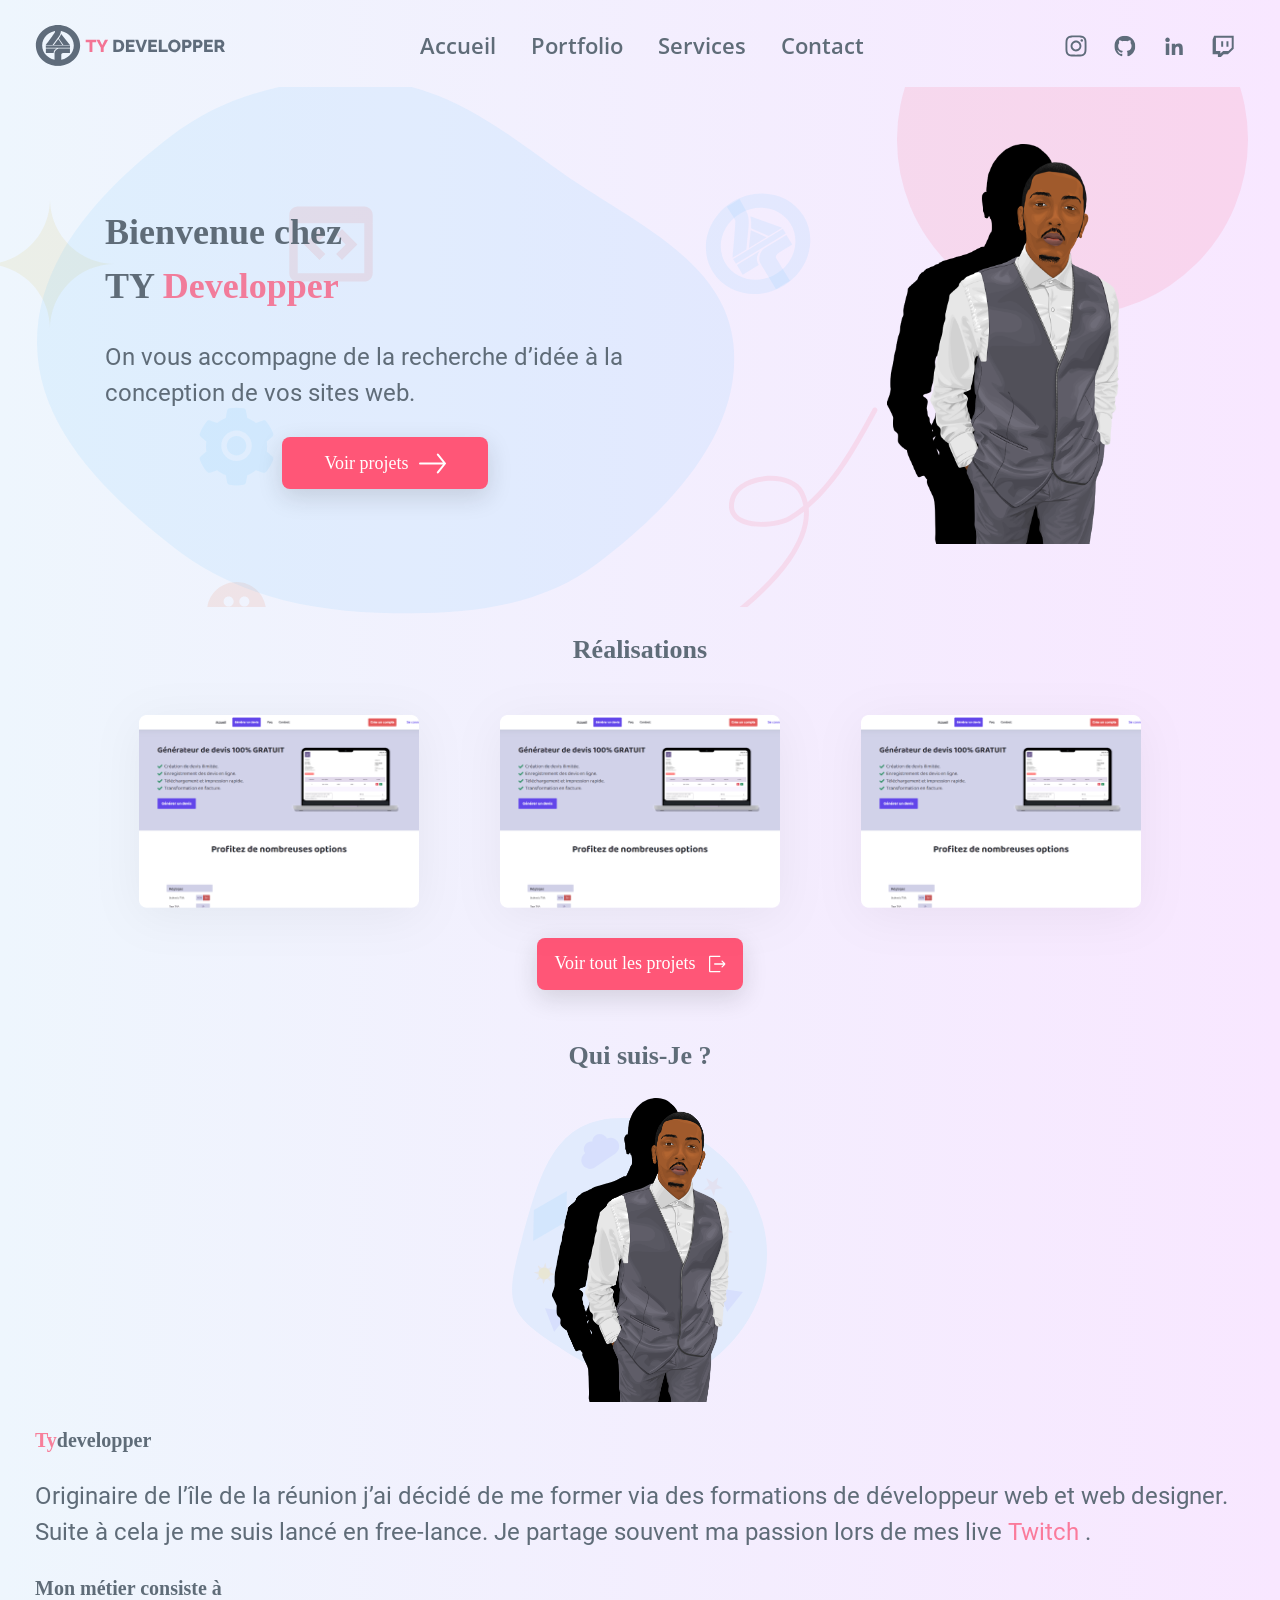
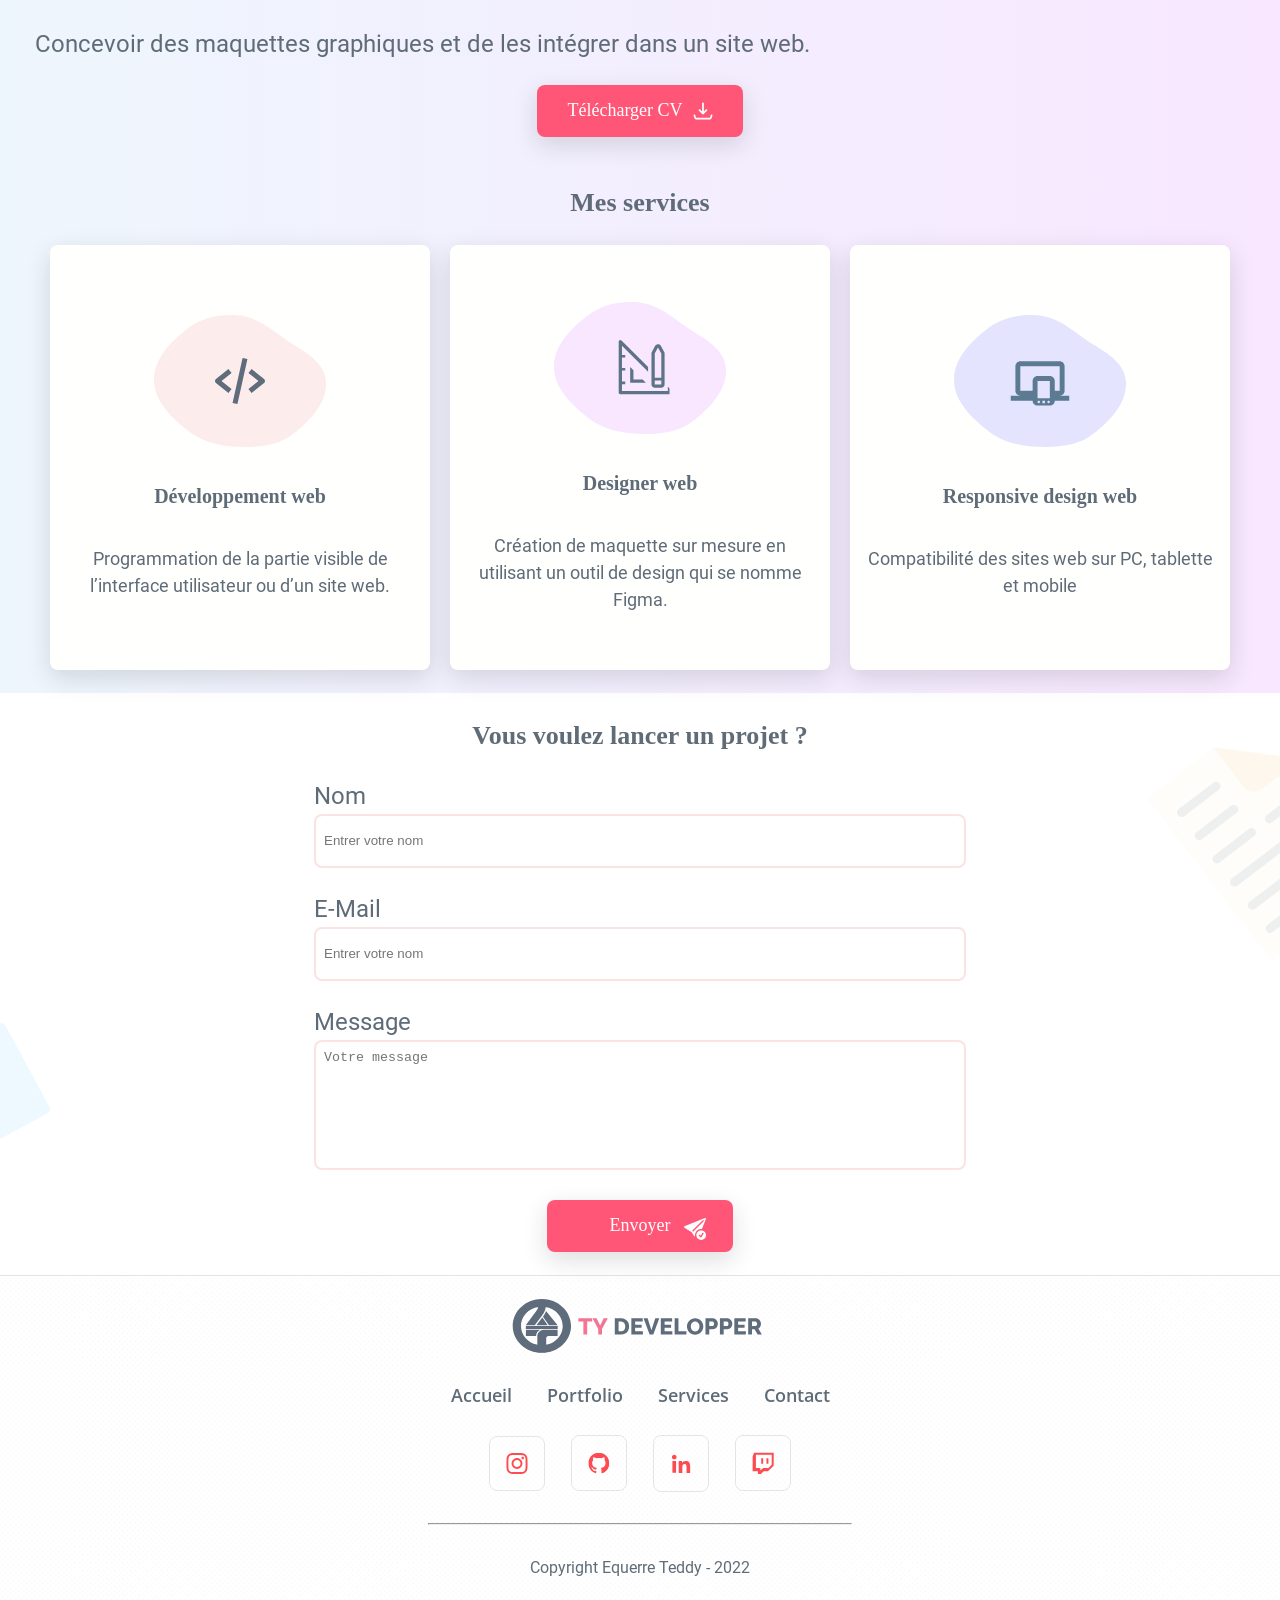
==== commit 4a760f40: "add folder class-utils" ====
--- a/index.html
+++ b/index.html
@@ -1,6 +1,5 @@
 <!DOCTYPE html>
-<html lang="fr">
-
+<html lang="fr" style="scroll-padding-top: 120px;">
 <head>
 	<meta charset="UTF-8">
 	<meta http-equiv="X-UA-Compatible" content="IE=edge">
@@ -56,7 +55,7 @@
 				</nav>
 			</div>
 				</header>
-				<section id="home" class=" section-home backgroundGradient">
+				<section id="home"  class=" section-home backgroundGradient">
 					<div class="home max-w padding">
 						<div class="home__info">
 							<h1 class="titel home__info-titel"style="color: var(--txt-primary-color)">
--- a/css/style.css
+++ b/css/style.css
@@ -1,2 +1,2 @@
-@font-face{font-family:"openSans";src:url("../font/opensans/Opensans-Bold.ttf");font-weight:700;font-display:swap}@font-face{font-family:"openSans";src:url("../font/opensans/OpenSans-SemiBold.ttf");font-weight:600;font-display:swap}@font-face{font-family:"openSans";src:url("../font/opensans/Opensans-Medium.ttf");font-weight:500;font-display:swap}@font-face{font-family:"roboto";src:url("../font/roboto/Roboto-Regular.ttf");font-weight:400;font-display:swap}html,body,div,span,applet,object,iframe,h1,h2,h3,h4,h5,h6,p,blockquote,pre,a,abbr,acronym,address,big,cite,code,del,dfn,em,img,ins,kbd,q,s,samp,small,strike,strong,sub,sup,tt,var,b,u,i,center,dl,dt,dd,ol,ul,li,fieldset,form,label,legend,table,caption,tbody,tfoot,thead,tr,th,td,article,aside,canvas,details,embed,figure,figcaption,footer,header,hgroup,menu,nav,output,ruby,section,summary,time,mark,audio,video{margin:0;padding:0;border:0;font-size:100%;font:inherit;vertical-align:baseline}article,aside,details,figcaption,figure,footer,header,hgroup,menu,nav,section{display:block}body{line-height:1.5}ol,ul{list-style:none}blockquote,q{quotes:none}blockquote:before,blockquote:after,q:before,q:after{content:"";content:none}table{border-collapse:collapse;border-spacing:0}*,*::after,*::before{-webkit-box-sizing:border-box;box-sizing:border-box}body{height:100vh}:root{--background-secondary-color:#FFFFFE;--background-btn-color: #ff5677;--txt-primary-color: #5f6c78;--txt-secondary-color: rgba(253, 49, 89, 0.6);--border-color: rgba(0,0,0,0.1);--radius: 8px;scroll-behavior:smooth}.backgroundGradient{background:-webkit-gradient(linear, left top, right top, from(#EEF6FD), to(#F8E7FF));background:linear-gradient(90deg, #EEF6FD 0%, #F8E7FF 100%)}.titel{font-family:openSans;font-weight:bold;font-size:28px}@media(min-width: 992px){.titel{font-size:36px}}@media(min-width: 1600px){.titel{font-size:64px;padding-left:84px}}.titelMedium{font-family:openSans;font-weight:bold;font-size:26px}@media(min-width: 1400px){.titelMedium{font-size:36px}}.titleSmall{font-family:openSans;font-weight:bold;font-size:20px}.links{font-family:openSans;font-weight:600}.padding{padding:23px 10px}@media(min-width: 576px){.padding{padding:23px 22px}}@media(min-width: 992px){.padding{padding:23px 35px}}@media(min-width: 1400px){.padding{padding:0 80px}}@media(min-width: 1600px){.padding{padding:57px 170px}}.max-w{max-width:1920px;margin:auto}.paragraph{font-family:"Roboto";font-size:18px;color:var(--txt-primary-color)}@media(min-width: 992px){.paragraph{font-size:24px}}.btn{display:-webkit-box;display:-ms-flexbox;display:flex;-webkit-box-pack:center;-ms-flex-pack:center;justify-content:center;-webkit-box-align:center;-ms-flex-align:center;align-items:center;min-width:206px;max-width:230px;margin:0 auto;gap:10px;height:52px;border-radius:8px;border:none;font-size:18px;font-family:"openSans";padding:0 14px;-webkit-box-shadow:0px 8px 24px rgba(36,36,36,.15);box-shadow:0px 8px 24px rgba(36,36,36,.15)}.btn-primary{background-color:var(--background-btn-color);color:var(--background-secondary-color)}.margin-txt{margin-bottom:23px;text-align:center}section{z-index:1}a{text-decoration:none}.header{position:fixed;top:0;left:0;z-index:100;width:100vw;background-color:#f6eaff;height:87px}@media(min-width: 992px){.header{background-color:rgba(0,0,0,0)}}@media(min-width: 1600px){.header{height:105px;padding-top:0;padding-bottom:0;display:-webkit-box;display:-ms-flexbox;display:flex;-webkit-box-align:center;-ms-flex-align:center;align-items:center;-webkit-box-pack:center;-ms-flex-pack:center;justify-content:center}}.header a{text-decoration:none;color:var(--txt-primary-color);font-size:22px}.header__icon{width:100%;display:-webkit-box;display:-ms-flexbox;display:flex;-webkit-box-pack:end;-ms-flex-pack:end;justify-content:flex-end}@media(min-width: 992px){.header__icon{display:none}}.header__nav{display:none;-webkit-box-orient:vertical;-webkit-box-direction:normal;-ms-flex-direction:column;flex-direction:column;-webkit-box-pack:center;-ms-flex-pack:center;justify-content:center;-webkit-box-align:center;-ms-flex-align:center;align-items:center;background-color:#f6eaff;gap:42px;border-top:1px solid var(--border-color);padding-top:15px}@media(min-width: 992px){.header__nav{display:-webkit-box;display:-ms-flexbox;display:flex;-webkit-box-orient:horizontal;-webkit-box-direction:normal;-ms-flex-direction:row;flex-direction:row;-webkit-box-pack:justify;-ms-flex-pack:justify;justify-content:space-between;background-color:rgba(0,0,0,0);border:none;padding:0}}@media(min-width: 1400px){.header__nav{padding:15px}}@media(min-width: 1600px){.header__nav{padding:0;gap:275px}}.header__nav-list{display:-webkit-box;display:-ms-flexbox;display:flex;-webkit-box-orient:vertical;-webkit-box-direction:normal;-ms-flex-direction:column;flex-direction:column;gap:35px;text-align:center}@media(min-width: 992px){.header__nav-list{-webkit-box-orient:horizontal;-webkit-box-direction:normal;-ms-flex-direction:row;flex-direction:row}}.header__nav-reseaux{display:-webkit-box;display:-ms-flexbox;display:flex;gap:4px}.header__nav-reseaux a{display:-webkit-box;display:-ms-flexbox;display:flex;-webkit-box-align:center;-ms-flex-align:center;align-items:center;-webkit-box-pack:center;-ms-flex-pack:center;justify-content:center;width:45px;height:45px}.active{display:-webkit-box;display:-ms-flexbox;display:flex}footer{background-image:url("../../../img/bkg/pointbkg.png");background-repeat:no-repeat;background-size:cover}.footer{display:-webkit-box;display:-ms-flexbox;display:flex;-webkit-box-orient:vertical;-webkit-box-direction:normal;-ms-flex-direction:column;flex-direction:column;-webkit-box-pack:center;-ms-flex-pack:center;justify-content:center;-webkit-box-align:center;-ms-flex-align:center;align-items:center;gap:23px;border-top:1px solid var(--border-color)}@media(min-width: 992px){.footer{padding:51px 0}}.footer__menu{display:-webkit-box;display:-ms-flexbox;display:flex;-webkit-box-orient:vertical;-webkit-box-direction:normal;-ms-flex-direction:column;flex-direction:column;-webkit-box-pack:center;-ms-flex-pack:center;justify-content:center;-webkit-box-align:center;-ms-flex-align:center;align-items:center;gap:35px}@media(min-width: 576px){.footer__menu{-webkit-box-orient:horizontal;-webkit-box-direction:normal;-ms-flex-direction:row;flex-direction:row;font-size:24px}}@media(min-width: 576px){.footer__menu a{font-size:18px}}.footer__reseaux{display:-webkit-box;display:-ms-flexbox;display:flex;-webkit-box-pack:center;-ms-flex-pack:center;justify-content:center;-webkit-box-align:center;-ms-flex-align:center;align-items:center;gap:26px}.footer__reseaux span{display:-webkit-box;display:-ms-flexbox;display:flex;-webkit-box-pack:center;-ms-flex-pack:center;justify-content:center;-webkit-box-align:center;-ms-flex-align:center;align-items:center;border:1px solid var(--border-color);border-radius:8px;padding:16px}.footer__reseaux span a{display:-webkit-inline-box;display:-ms-inline-flexbox;display:inline-flex}.footer__reseaux span img{height:100%;-webkit-filter:invert(37%) sepia(59%) saturate(6017%) hue-rotate(331deg) brightness(101%) contrast(98%);filter:invert(37%) sepia(59%) saturate(6017%) hue-rotate(331deg) brightness(101%) contrast(98%)}.footer__hr{width:60%}@media(min-width: 576px){.footer__hr{width:35%}}@media(min-width: 1400px){.footer__hr{width:35%}}@media(min-width: 1600px){.footer__hr{width:20%}}.footer__copy{font-size:16px}.home{background-image:url("../../../img/home/small/Group 26.svg");background-repeat:no-repeat;display:-webkit-box;display:-ms-flexbox;display:flex;-webkit-box-orient:vertical;-webkit-box-direction:reverse;-ms-flex-direction:column-reverse;flex-direction:column-reverse;gap:26px}@media(min-width: 576px){.home{background-image:url("../../../img/home/large/bkg.svg");background-position:-921px}}@media(min-width: 992px){.home{background-image:url("../../../img/home/large/bkg.svg");background-position:-731px;height:520px}}@media(min-width: 1400px){.home{background-position:-424px;height:764px}}@media(min-width: 1600px){.home{background-position:0;padding-top:0;padding-bottom:0}}@media(min-width: 576px){.home{-webkit-box-orient:horizontal;-webkit-box-direction:normal;-ms-flex-direction:row;flex-direction:row;-webkit-box-align:center;-ms-flex-align:center;align-items:center}}.home__info{display:-webkit-box;display:-ms-flexbox;display:flex;-webkit-box-orient:vertical;-webkit-box-direction:normal;-ms-flex-direction:column;flex-direction:column;gap:26px;text-align:center;-webkit-box-align:center;-ms-flex-align:center;align-items:center}@media(min-width: 576px){.home__info{height:400px;width:60%;-webkit-box-align:center;-ms-flex-align:center;align-items:center;background-repeat:no-repeat;-webkit-box-pack:center;-ms-flex-pack:center;justify-content:center}}@media(min-width: 576px){.home__info{background-image:url("../../../img/home/small/text.svg");height:414px;-webkit-box-align:start;-ms-flex-align:start;align-items:flex-start;-webkit-box-pack:center;-ms-flex-pack:center;justify-content:center;text-align:left;background-position:-55px}}@media(min-width: 992px){.home__info{background-image:url("../../../img/home/large/wave.svg");height:540px;width:700px;background-position:right}}@media(min-width: 1600px){.home__info{background-image:url("../../../img/home/large/wave.svg");width:697px;height:533px;background-position:0}}.home__info-titel{font-size:28px}@media(min-width: 576px){.home__info-titel{font-size:36px}}@media(min-width: 992px){.home__info-titel{padding-left:70px}}@media(min-width: 1400px){.home__info-titel{font-size:64px}}.home__info-txt{font-size:18px}@media(min-width: 576px){.home__info-txt{font-size:24px}}@media(min-width: 992px){.home__info-txt{padding-left:70px}}@media(min-width: 1600px){.home__info-txt{padding-left:90px}}@media(min-width: 1400px){.home-titel,.home-txt{width:522px}}.home__img{margin:auto}@media(min-width: 576px){.home__img img{height:400px;width:auto}}@media(min-width: 1400px){.home__img img{height:601px;width:auto}}.home__btn{margin:0}@media(min-width: 992px){.home__btn{margin-left:80px}}@media(min-width: 1600px){.home__btn{margin-left:90px}}.section-home{padding-top:87px}.portfolio{text-align:center;display:-webkit-box;display:-ms-flexbox;display:flex;-webkit-box-orient:vertical;-webkit-box-direction:normal;-ms-flex-direction:column;flex-direction:column;gap:23px}@media(min-width: 1400px){.portfolio{padding-top:0;padding-bottom:75px}}.portfolio__content{display:-webkit-box;display:-ms-flexbox;display:flex;-webkit-box-orient:vertical;-webkit-box-direction:normal;-ms-flex-direction:column;flex-direction:column;-webkit-box-pack:center;-ms-flex-pack:center;justify-content:center;-webkit-box-align:center;-ms-flex-align:center;align-items:center;gap:81px}@media(min-width: 992px){.portfolio__content{-webkit-box-orient:horizontal;-webkit-box-direction:normal;-ms-flex-direction:row;flex-direction:row;-webkit-box-pack:center;-ms-flex-pack:center;justify-content:center}}.portfolio__content span{-webkit-filter:drop-shadow(0px 8px 24px rgba(0, 0, 0, 0.05));filter:drop-shadow(0px 8px 24px rgba(0, 0, 0, 0.05));display:block}@media(min-width: 576px){.portfolio__content span img{width:420px;height:auto}}@media(min-width: 992px){.portfolio__content span img{width:280px;height:auto}}@media(min-width: 1400px){.portfolio__content span img{width:408px;height:auto}}@media(min-width: 1400px){.info{-webkit-box-orient:horizontal;-webkit-box-direction:normal;-ms-flex-direction:row;flex-direction:row;padding-left:0}}.info h3{text-align:left}.info__content{display:-webkit-box;display:-ms-flexbox;display:flex;-webkit-box-orient:vertical;-webkit-box-direction:normal;-ms-flex-direction:column;flex-direction:column;gap:23px}@media(min-width: 1400px){.info__content{background-image:url("../../../img/info/bkg.svg");background-repeat:no-repeat;-webkit-box-orient:horizontal;-webkit-box-direction:normal;-ms-flex-direction:row;flex-direction:row;background-position:right 0}}.info__img{display:-webkit-box;display:-ms-flexbox;display:flex;-webkit-box-pack:center;-ms-flex-pack:center;justify-content:center;-webkit-box-align:center;-ms-flex-align:center;align-items:center;height:263px;background-image:url("../../../img/info/mobile/bloob.svg");background-repeat:no-repeat;background-position:center}@media(min-width: 992px){.info__img{height:auto}}@media(min-width: 1400px){.info__img{background-image:url("../../../img/info/blobs.svg");width:749px;height:554px;background-position:-137px}}@media(min-width: 992px){.info__img img{width:177px;height:auto}}@media(min-width: 1400px){.info__img img{width:280px;height:auto;margin-right:248px}}.info__txt{display:-webkit-box;display:-ms-flexbox;display:flex;-webkit-box-orient:vertical;-webkit-box-direction:normal;-ms-flex-direction:column;flex-direction:column;gap:23px}@media(min-width: 1400px){.info__txt{-webkit-box-pack:center;-ms-flex-pack:center;justify-content:center;width:723px;padding-bottom:170px;-webkit-box-align:start;-ms-flex-align:start;align-items:flex-start}}@media(min-width: 576px){.info__btn{margin:0}}@media(min-width: 1400px){.services{padding-top:0;padding-bottom:75px}}.services__content{display:-webkit-box;display:-ms-flexbox;display:flex;-webkit-box-orient:vertical;-webkit-box-direction:normal;-ms-flex-direction:column;flex-direction:column;gap:23px}@media(min-width: 576px){.services__content{gap:23px}}@media(min-width: 992px){.services__content{-webkit-box-orient:horizontal;-webkit-box-direction:normal;-ms-flex-direction:row;flex-direction:row;gap:20px;-webkit-box-pack:center;-ms-flex-pack:center;justify-content:center;-webkit-box-align:center;-ms-flex-align:center;align-items:center}}@media(min-width: 1400px){.services__content{gap:79px}}.method{display:-webkit-box;display:-ms-flexbox;display:flex;-webkit-box-orient:vertical;-webkit-box-direction:normal;-ms-flex-direction:column;flex-direction:column}.method__content{display:-webkit-box;display:-ms-flexbox;display:flex;-webkit-box-orient:horizontal;-webkit-box-direction:normal;-ms-flex-direction:row;flex-direction:row;-webkit-box-pack:center;-ms-flex-pack:center;justify-content:center;-webkit-box-align:center;-ms-flex-align:center;align-items:center;gap:38px;height:auto}@media(min-width: 992px){.contact{background-image:url("../../../img/contact/Group 29.svg");background-repeat:no-repeat;background-position:top}}@media(min-width: 1400px){.contact{padding:75px 0}}.contact__form{display:-webkit-box;display:-ms-flexbox;display:flex;-webkit-box-orient:vertical;-webkit-box-direction:normal;-ms-flex-direction:column;flex-direction:column;gap:23px;-webkit-box-align:center;-ms-flex-align:center;align-items:center}.contact input[type=submit]{background-image:url("../../../img/icon/bi_send-check-fill.svg");background-repeat:no-repeat;background-position:137px 18px;max-width:-webkit-fit-content;max-width:-moz-fit-content;max-width:fit-content;min-width:186px;cursor:pointer}.card{background-color:var(--background-secondary-color);padding:11px;width:257px;height:357px;display:-webkit-box;display:-ms-flexbox;display:flex;-webkit-box-orient:vertical;-webkit-box-direction:normal;-ms-flex-direction:column;flex-direction:column;-webkit-box-pack:center;-ms-flex-pack:center;justify-content:center;gap:24px;-webkit-box-align:center;-ms-flex-align:center;align-items:center;margin:auto;border-radius:8px;-webkit-box-shadow:0px 8px 24px rgba(36,36,36,.15);box-shadow:0px 8px 24px rgba(36,36,36,.15)}@media(min-width: 576px){.card{width:279px;height:364px;gap:5px;padding:8px}}@media(min-width: 992px){.card{width:380px;height:425px;gap:19px;padding:42px 11px;margin:0}}.card h3{text-align:center}@media(min-width: 576px){.card h3{height:60px;display:-webkit-box;display:-ms-flexbox;display:flex;-webkit-box-align:center;-ms-flex-align:center;align-items:center}}.card__img{background-repeat:no-repeat;width:172px;height:132px;display:-webkit-box;display:-ms-flexbox;display:flex;-webkit-box-pack:center;-ms-flex-pack:center;justify-content:center;-webkit-box-align:center;-ms-flex-align:center;align-items:center}.card__info{text-align:center}@media(min-width: 576px){.card__info{font-size:18px}}.primary{background-image:url("../../../img/card/primary.svg")}.secondary{background-image:url("../../../img/card/secondary.svg")}.thirdary{background-image:url("../../../img/card/thirdary.svg")}.input{max-width:355px;min-width:310px;height:43px;border:2px solid rgba(239,145,142,.25);border-radius:8px;padding:8px}@media(min-width: 576px){.input{width:500px;height:50px;max-width:none}}@media(min-width: 992px){.input{width:652px;height:54px;max-width:none}}.textarea{height:130px;resize:none}
+@font-face{font-family:"openSans";src:url("../font/opensans/Opensans-Bold.ttf");font-weight:700;font-display:swap}@font-face{font-family:"openSans";src:url("../font/opensans/OpenSans-SemiBold.ttf");font-weight:600;font-display:swap}@font-face{font-family:"openSans";src:url("../font/opensans/Opensans-Medium.ttf");font-weight:500;font-display:swap}@font-face{font-family:"roboto";src:url("../font/roboto/Roboto-Regular.ttf");font-weight:400;font-display:swap}html,body,div,span,applet,object,iframe,h1,h2,h3,h4,h5,h6,p,blockquote,pre,a,abbr,acronym,address,big,cite,code,del,dfn,em,img,ins,kbd,q,s,samp,small,strike,strong,sub,sup,tt,var,b,u,i,center,dl,dt,dd,ol,ul,li,fieldset,form,label,legend,table,caption,tbody,tfoot,thead,tr,th,td,article,aside,canvas,details,embed,figure,figcaption,footer,header,hgroup,menu,nav,output,ruby,section,summary,time,mark,audio,video{margin:0;padding:0;border:0;font-size:100%;font:inherit;vertical-align:baseline}article,aside,details,figcaption,figure,footer,header,hgroup,menu,nav,section{display:block}body{line-height:1.5}ol,ul{list-style:none}blockquote,q{quotes:none}blockquote:before,blockquote:after,q:before,q:after{content:"";content:none}table{border-collapse:collapse;border-spacing:0}*,*::after,*::before{-webkit-box-sizing:border-box;box-sizing:border-box}body{height:100vh}:root{--background-secondary-color:#FFFFFE;--background-btn-color: #ff5677;--txt-primary-color: #5f6c78;--txt-secondary-color: rgba(253, 49, 89, 0.6);--border-color: rgba(0,0,0,0.1);--radius: 8px;scroll-behavior:smooth}.paragraph{font-family:"Roboto";font-size:18px;color:var(--txt-primary-color)}@media(min-width: 992px){.paragraph{font-size:24px}}section{z-index:1}a{text-decoration:none}.header{position:fixed;top:0;left:0;z-index:100;width:100vw;background-color:#f6eaff;height:87px}@media(min-width: 992px){.header{background-color:rgba(0,0,0,0)}}@media(min-width: 1600px){.header{height:105px;padding-top:0;padding-bottom:0;display:-webkit-box;display:-ms-flexbox;display:flex;-webkit-box-align:center;-ms-flex-align:center;align-items:center;-webkit-box-pack:center;-ms-flex-pack:center;justify-content:center}}.header a{text-decoration:none;color:var(--txt-primary-color);font-size:22px}.header__icon{width:100%;display:-webkit-box;display:-ms-flexbox;display:flex;-webkit-box-pack:end;-ms-flex-pack:end;justify-content:flex-end}@media(min-width: 992px){.header__icon{display:none}}.header__nav{display:none;-webkit-box-orient:vertical;-webkit-box-direction:normal;-ms-flex-direction:column;flex-direction:column;-webkit-box-pack:center;-ms-flex-pack:center;justify-content:center;-webkit-box-align:center;-ms-flex-align:center;align-items:center;background-color:#f6eaff;gap:42px;border-top:1px solid var(--border-color);padding-top:15px}@media(min-width: 992px){.header__nav{display:-webkit-box;display:-ms-flexbox;display:flex;-webkit-box-orient:horizontal;-webkit-box-direction:normal;-ms-flex-direction:row;flex-direction:row;-webkit-box-pack:justify;-ms-flex-pack:justify;justify-content:space-between;background-color:rgba(0,0,0,0);border:none;padding:0}}@media(min-width: 1400px){.header__nav{padding:15px}}@media(min-width: 1600px){.header__nav{padding:0;gap:275px}}.header__nav-list{display:-webkit-box;display:-ms-flexbox;display:flex;-webkit-box-orient:vertical;-webkit-box-direction:normal;-ms-flex-direction:column;flex-direction:column;gap:35px;text-align:center}@media(min-width: 992px){.header__nav-list{-webkit-box-orient:horizontal;-webkit-box-direction:normal;-ms-flex-direction:row;flex-direction:row}}.header__nav-reseaux{display:-webkit-box;display:-ms-flexbox;display:flex;gap:4px}.header__nav-reseaux a{display:-webkit-box;display:-ms-flexbox;display:flex;-webkit-box-align:center;-ms-flex-align:center;align-items:center;-webkit-box-pack:center;-ms-flex-pack:center;justify-content:center;width:45px;height:45px}.active{display:-webkit-box;display:-ms-flexbox;display:flex}footer{background-image:url("../../../img/bkg/pointbkg.png");background-repeat:no-repeat;background-size:cover}.footer{display:-webkit-box;display:-ms-flexbox;display:flex;-webkit-box-orient:vertical;-webkit-box-direction:normal;-ms-flex-direction:column;flex-direction:column;-webkit-box-pack:center;-ms-flex-pack:center;justify-content:center;-webkit-box-align:center;-ms-flex-align:center;align-items:center;gap:23px;border-top:1px solid var(--border-color)}@media(min-width: 992px){.footer{padding:51px 0}}.footer__menu{display:-webkit-box;display:-ms-flexbox;display:flex;-webkit-box-orient:vertical;-webkit-box-direction:normal;-ms-flex-direction:column;flex-direction:column;-webkit-box-pack:center;-ms-flex-pack:center;justify-content:center;-webkit-box-align:center;-ms-flex-align:center;align-items:center;gap:35px}@media(min-width: 576px){.footer__menu{-webkit-box-orient:horizontal;-webkit-box-direction:normal;-ms-flex-direction:row;flex-direction:row;font-size:24px}}@media(min-width: 576px){.footer__menu a{font-size:18px}}.footer__reseaux{display:-webkit-box;display:-ms-flexbox;display:flex;-webkit-box-pack:center;-ms-flex-pack:center;justify-content:center;-webkit-box-align:center;-ms-flex-align:center;align-items:center;gap:26px}.footer__reseaux span{display:-webkit-box;display:-ms-flexbox;display:flex;-webkit-box-pack:center;-ms-flex-pack:center;justify-content:center;-webkit-box-align:center;-ms-flex-align:center;align-items:center;border:1px solid var(--border-color);border-radius:8px;padding:16px}.footer__reseaux span a{display:-webkit-inline-box;display:-ms-inline-flexbox;display:inline-flex}.footer__reseaux span img{height:100%;-webkit-filter:invert(37%) sepia(59%) saturate(6017%) hue-rotate(331deg) brightness(101%) contrast(98%);filter:invert(37%) sepia(59%) saturate(6017%) hue-rotate(331deg) brightness(101%) contrast(98%)}.footer__hr{width:60%}@media(min-width: 576px){.footer__hr{width:35%}}@media(min-width: 1400px){.footer__hr{width:35%}}@media(min-width: 1600px){.footer__hr{width:20%}}.footer__copy{font-size:16px}.home{background-image:url("../../../img/home/small/Group 26.svg");background-repeat:no-repeat;display:-webkit-box;display:-ms-flexbox;display:flex;-webkit-box-orient:vertical;-webkit-box-direction:reverse;-ms-flex-direction:column-reverse;flex-direction:column-reverse;gap:26px}@media(min-width: 576px){.home{background-image:url("../../../img/home/large/bkg.svg");background-position:-921px}}@media(min-width: 992px){.home{background-image:url("../../../img/home/large/bkg.svg");background-position:-731px;height:520px}}@media(min-width: 1400px){.home{background-position:-424px;height:764px}}@media(min-width: 1600px){.home{background-position:0;padding-top:0;padding-bottom:0}}@media(min-width: 576px){.home{-webkit-box-orient:horizontal;-webkit-box-direction:normal;-ms-flex-direction:row;flex-direction:row;-webkit-box-align:center;-ms-flex-align:center;align-items:center}}.home__info{display:-webkit-box;display:-ms-flexbox;display:flex;-webkit-box-orient:vertical;-webkit-box-direction:normal;-ms-flex-direction:column;flex-direction:column;gap:26px;text-align:center;-webkit-box-align:center;-ms-flex-align:center;align-items:center}@media(min-width: 576px){.home__info{height:400px;width:60%;-webkit-box-align:center;-ms-flex-align:center;align-items:center;background-repeat:no-repeat;-webkit-box-pack:center;-ms-flex-pack:center;justify-content:center}}@media(min-width: 576px){.home__info{background-image:url("../../../img/home/small/text.svg");height:414px;-webkit-box-align:start;-ms-flex-align:start;align-items:flex-start;-webkit-box-pack:center;-ms-flex-pack:center;justify-content:center;text-align:left;background-position:-55px}}@media(min-width: 992px){.home__info{background-image:url("../../../img/home/large/wave.svg");height:540px;width:700px;background-position:right}}@media(min-width: 1600px){.home__info{background-image:url("../../../img/home/large/wave.svg");width:697px;height:533px;background-position:0}}.home__info-titel{font-size:28px}@media(min-width: 576px){.home__info-titel{font-size:36px}}@media(min-width: 992px){.home__info-titel{padding-left:70px}}@media(min-width: 1400px){.home__info-titel{font-size:64px}}.home__info-txt{font-size:18px}@media(min-width: 576px){.home__info-txt{font-size:24px}}@media(min-width: 992px){.home__info-txt{padding-left:70px}}@media(min-width: 1600px){.home__info-txt{padding-left:90px}}@media(min-width: 1400px){.home-titel,.home-txt{width:522px}}.home__img{margin:auto}@media(min-width: 576px){.home__img img{height:400px;width:auto}}@media(min-width: 1400px){.home__img img{height:601px;width:auto}}.home__btn{margin:0}@media(min-width: 992px){.home__btn{margin-left:80px}}@media(min-width: 1600px){.home__btn{margin-left:90px}}.section-home{padding-top:87px}.portfolio{text-align:center;display:-webkit-box;display:-ms-flexbox;display:flex;-webkit-box-orient:vertical;-webkit-box-direction:normal;-ms-flex-direction:column;flex-direction:column;gap:23px}@media(min-width: 1400px){.portfolio{padding-top:0;padding-bottom:75px}}.portfolio__content{display:-webkit-box;display:-ms-flexbox;display:flex;-webkit-box-orient:vertical;-webkit-box-direction:normal;-ms-flex-direction:column;flex-direction:column;-webkit-box-pack:center;-ms-flex-pack:center;justify-content:center;-webkit-box-align:center;-ms-flex-align:center;align-items:center;gap:81px}@media(min-width: 992px){.portfolio__content{-webkit-box-orient:horizontal;-webkit-box-direction:normal;-ms-flex-direction:row;flex-direction:row;-webkit-box-pack:center;-ms-flex-pack:center;justify-content:center}}.portfolio__content span{-webkit-filter:drop-shadow(0px 8px 24px rgba(0, 0, 0, 0.05));filter:drop-shadow(0px 8px 24px rgba(0, 0, 0, 0.05));display:block}@media(min-width: 576px){.portfolio__content span img{width:420px;height:auto}}@media(min-width: 992px){.portfolio__content span img{width:280px;height:auto}}@media(min-width: 1400px){.portfolio__content span img{width:408px;height:auto}}@media(min-width: 1400px){.info{-webkit-box-orient:horizontal;-webkit-box-direction:normal;-ms-flex-direction:row;flex-direction:row;padding-left:0}}.info h3{text-align:left}.info__content{display:-webkit-box;display:-ms-flexbox;display:flex;-webkit-box-orient:vertical;-webkit-box-direction:normal;-ms-flex-direction:column;flex-direction:column;gap:23px}@media(min-width: 1400px){.info__content{background-image:url("../../../img/info/bkg.svg");background-repeat:no-repeat;-webkit-box-orient:horizontal;-webkit-box-direction:normal;-ms-flex-direction:row;flex-direction:row;background-position:right 0}}.info__img{display:-webkit-box;display:-ms-flexbox;display:flex;-webkit-box-pack:center;-ms-flex-pack:center;justify-content:center;-webkit-box-align:center;-ms-flex-align:center;align-items:center;height:263px;background-image:url("../../../img/info/mobile/bloob.svg");background-repeat:no-repeat;background-position:center}@media(min-width: 992px){.info__img{height:auto}}@media(min-width: 1400px){.info__img{background-image:url("../../../img/info/blobs.svg");width:749px;height:554px;background-position:-137px}}@media(min-width: 992px){.info__img img{width:177px;height:auto}}@media(min-width: 1400px){.info__img img{width:280px;height:auto;margin-right:248px}}.info__txt{display:-webkit-box;display:-ms-flexbox;display:flex;-webkit-box-orient:vertical;-webkit-box-direction:normal;-ms-flex-direction:column;flex-direction:column;gap:23px}@media(min-width: 1400px){.info__txt{-webkit-box-pack:center;-ms-flex-pack:center;justify-content:center;width:723px;padding-bottom:170px;-webkit-box-align:start;-ms-flex-align:start;align-items:flex-start}}@media(min-width: 576px){.info__btn{margin:0}}@media(min-width: 1400px){.services{padding-top:0;padding-bottom:75px}}.services__content{display:-webkit-box;display:-ms-flexbox;display:flex;-webkit-box-orient:vertical;-webkit-box-direction:normal;-ms-flex-direction:column;flex-direction:column;gap:23px}@media(min-width: 576px){.services__content{gap:23px}}@media(min-width: 992px){.services__content{-webkit-box-orient:horizontal;-webkit-box-direction:normal;-ms-flex-direction:row;flex-direction:row;gap:20px;-webkit-box-pack:center;-ms-flex-pack:center;justify-content:center;-webkit-box-align:center;-ms-flex-align:center;align-items:center}}@media(min-width: 1400px){.services__content{gap:79px}}.method{display:-webkit-box;display:-ms-flexbox;display:flex;-webkit-box-orient:vertical;-webkit-box-direction:normal;-ms-flex-direction:column;flex-direction:column}.method__content{display:-webkit-box;display:-ms-flexbox;display:flex;-webkit-box-orient:horizontal;-webkit-box-direction:normal;-ms-flex-direction:row;flex-direction:row;-webkit-box-pack:center;-ms-flex-pack:center;justify-content:center;-webkit-box-align:center;-ms-flex-align:center;align-items:center;gap:38px;height:auto}@media(min-width: 992px){.contact{background-image:url("../../../img/contact/Group 29.svg");background-repeat:no-repeat;background-position:top}}@media(min-width: 1400px){.contact{padding:75px 0}}.contact__form{display:-webkit-box;display:-ms-flexbox;display:flex;-webkit-box-orient:vertical;-webkit-box-direction:normal;-ms-flex-direction:column;flex-direction:column;gap:23px;-webkit-box-align:center;-ms-flex-align:center;align-items:center}.contact input[type=submit]{background-image:url("../../../img/icon/bi_send-check-fill.svg");background-repeat:no-repeat;background-position:137px 18px;max-width:-webkit-fit-content;max-width:-moz-fit-content;max-width:fit-content;min-width:186px;cursor:pointer}.card{background-color:var(--background-secondary-color);padding:11px;width:257px;height:357px;display:-webkit-box;display:-ms-flexbox;display:flex;-webkit-box-orient:vertical;-webkit-box-direction:normal;-ms-flex-direction:column;flex-direction:column;-webkit-box-pack:center;-ms-flex-pack:center;justify-content:center;gap:24px;-webkit-box-align:center;-ms-flex-align:center;align-items:center;margin:auto;border-radius:8px;-webkit-box-shadow:0px 8px 24px rgba(36,36,36,.15);box-shadow:0px 8px 24px rgba(36,36,36,.15)}@media(min-width: 576px){.card{width:279px;height:364px;gap:5px;padding:8px}}@media(min-width: 992px){.card{width:380px;height:425px;gap:19px;padding:42px 11px;margin:0}}.card h3{text-align:center}@media(min-width: 576px){.card h3{height:60px;display:-webkit-box;display:-ms-flexbox;display:flex;-webkit-box-align:center;-ms-flex-align:center;align-items:center}}.card__img{background-repeat:no-repeat;width:172px;height:132px;display:-webkit-box;display:-ms-flexbox;display:flex;-webkit-box-pack:center;-ms-flex-pack:center;justify-content:center;-webkit-box-align:center;-ms-flex-align:center;align-items:center}.card__info{text-align:center}@media(min-width: 576px){.card__info{font-size:18px}}.primary{background-image:url("../../../img/card/primary.svg")}.secondary{background-image:url("../../../img/card/secondary.svg")}.thirdary{background-image:url("../../../img/card/thirdary.svg")}.input{max-width:355px;min-width:310px;height:43px;border:2px solid rgba(239,145,142,.25);border-radius:8px;padding:8px}@media(min-width: 576px){.input{width:500px;height:50px;max-width:none}}@media(min-width: 992px){.input{width:652px;height:54px;max-width:none}}.textarea{height:130px;resize:none}.btn{display:-webkit-box;display:-ms-flexbox;display:flex;-webkit-box-pack:center;-ms-flex-pack:center;justify-content:center;-webkit-box-align:center;-ms-flex-align:center;align-items:center;min-width:206px;max-width:230px;margin:0 auto;gap:10px;height:52px;border-radius:8px;border:none;font-size:18px;font-family:"openSans";padding:0 14px;-webkit-box-shadow:0px 8px 24px rgba(36,36,36,.15);box-shadow:0px 8px 24px rgba(36,36,36,.15)}.btn-primary{background-color:var(--background-btn-color);color:var(--background-secondary-color)}.padding{padding:23px 10px}@media(min-width: 576px){.padding{padding:23px 22px}}@media(min-width: 992px){.padding{padding:23px 35px}}@media(min-width: 1400px){.padding{padding:0 80px}}@media(min-width: 1600px){.padding{padding:57px 170px}}.margin-txt{margin-bottom:23px;text-align:center}.titel{font-family:openSans;font-weight:bold;font-size:28px}@media(min-width: 992px){.titel{font-size:36px}}@media(min-width: 1600px){.titel{font-size:64px;padding-left:84px}}.titelMedium{font-family:openSans;font-weight:bold;font-size:26px}@media(min-width: 1400px){.titelMedium{font-size:36px}}.titleSmall{font-family:openSans;font-weight:bold;font-size:20px}.max-w{max-width:1920px;margin:auto}.backgroundGradient{background:-webkit-gradient(linear, left top, right top, from(#EEF6FD), to(#F8E7FF));background:linear-gradient(90deg, #EEF6FD 0%, #F8E7FF 100%)}.links{font-family:openSans;font-weight:600}
 /*# sourceMappingURL=style.css.map */
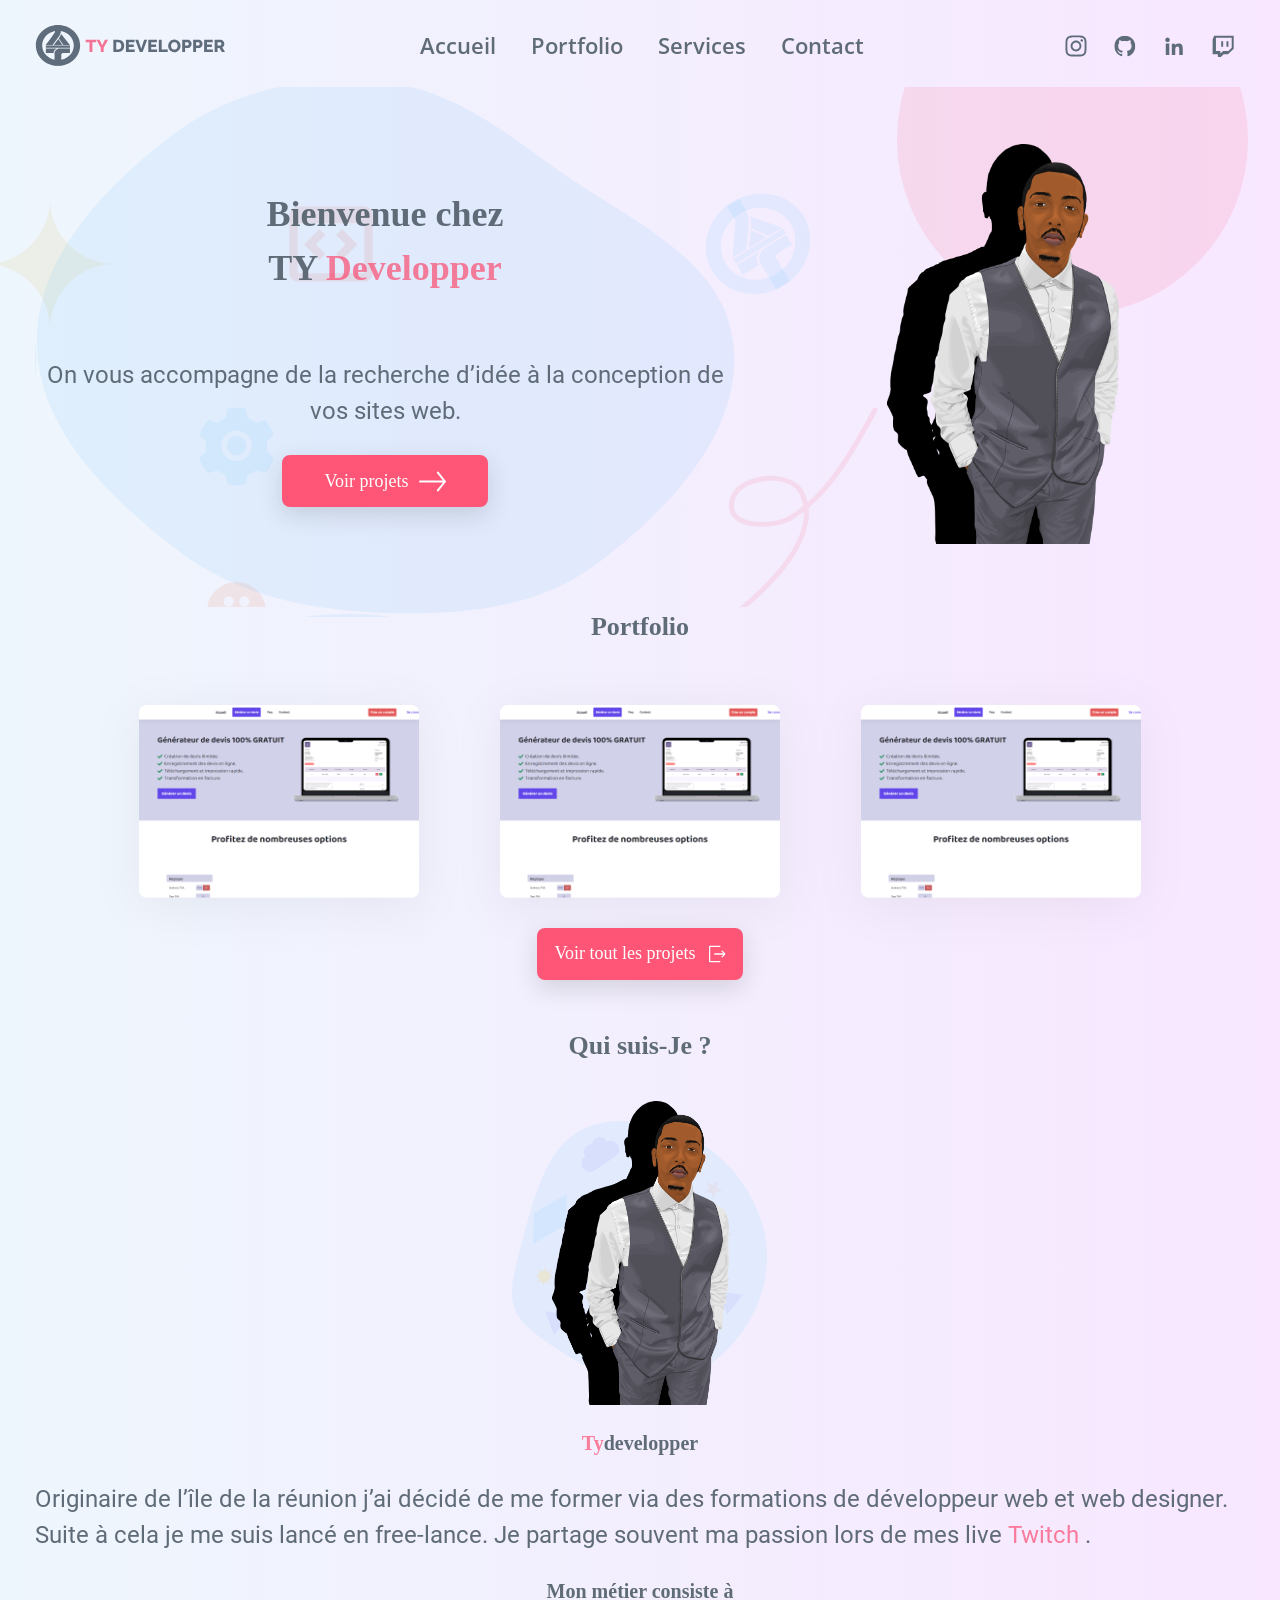
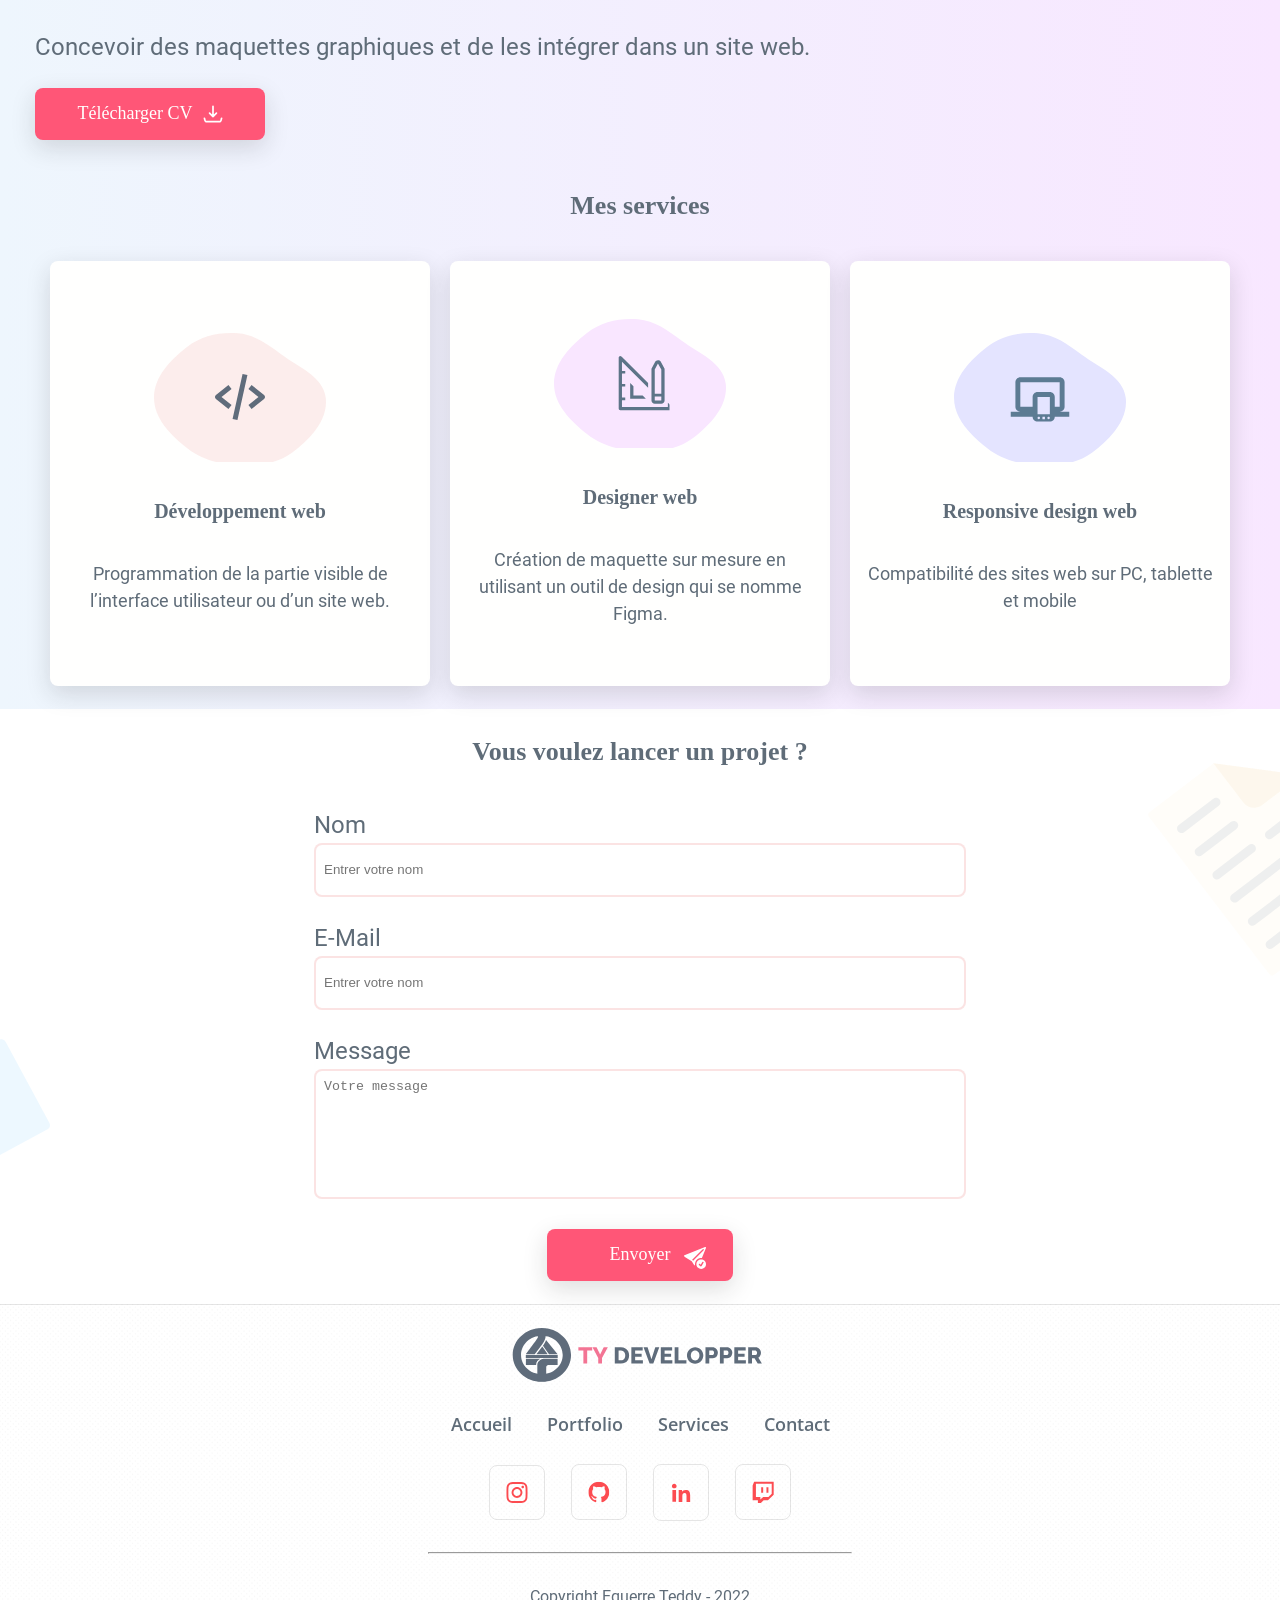
==== commit 298e7f95: "start clean code" ====
--- a/index.html
+++ b/index.html
@@ -1,201 +1,397 @@
 <!DOCTYPE html>
-<html lang="fr" style="scroll-padding-top: 120px;">
-<head>
-	<meta charset="UTF-8">
-	<meta http-equiv="X-UA-Compatible" content="IE=edge">
-	<meta name="viewport" content="width=device-width, initial-scale=1.0">
-	<meta name="description" content="Portfolio de teddy equerre" />
-	<meta name="author" content="Equerre Teddy" />
-	<meta property="og:description" content="description du site">
-	<meta property="og:type" content="website">
-	<meta property="og:locale" content="fr_FR">
-	<meta property="og:title" content="Accueil">
-	<meta property="og:site_name" content="name site">
-	<meta property="og:image" content="/img/logo.svg">
-	<link rel="stylesheet" href="css/style.css" onload="if(media!='all')media='all'">
-	<link href="https://fonts.googleapis.com/css?family=Open+Sans:300,400,700" rel="stylesheet">
-	<link rel="icon" href="img/logo.svg">
-	<script src="js/script.js" loading="lazy"></script>
-	<title>Ty developper</title>
-</head>
-<body id="Body">
-	<!-- Header -->
-	<!-- Main -->
-	<main>
-		<header class="header padding backgroundGradient">
-			<div class="max-w">
-				<div class="header__icon">
-					<img id="burger" src="./img/icon/menu.svg" alt="bouton pour ouvrir le menue" width="49" height="49" >
-				</div>
-				<nav class="header__nav">
-					<img src="./img/logo.svg" alt="logo du site" width="195" height="41px" loading="lazy">
-					<ul class="header__nav-list">
-						<li><a class="links" href="#home">Accueil</a></li>
-						<li><a class="links" href="#portfolio">Portfolio</a></li>
-						<li><a class="links" href="#services">Services</a></li>
-						<li><a class="links" href="#contact">Contact</a></li>
-					</ul>
-				<div class="header__nav-reseaux">
-					<!-- instagram -->
-				<a href="https://www.instagram.com/tydevelopper/">
-					<img src="./img/reseau/instagram.svg" alt="icon instagram" width="22" height="22">
-				</a>
-				<a href="https://github.com/maakino">
-					<img src="./img/reseau/github.svg" alt="icon github" width="22" height="22">
-				</a>
-				<!-- linkedin -->
-				<a href="https://www.linkedin.com/in/teddy-equerre-514a781a2/">
-					<img src="./img/reseau/linkedin.svg" alt="icon linkedin" width="22" height="22">
-				</a>
-				<!-- twitch -->
-				<a href="https://www.twitch.tv/maakyno">
-					<img src="./img/reseau/twitch.svg" alt="icon twitch" width="22" height="22">
-				</a>
-				</div>
-				</nav>
-			</div>
-				</header>
-				<section id="home"  class=" section-home backgroundGradient">
-					<div class="home max-w padding">
-						<div class="home__info">
-							<h1 class="titel home__info-titel"style="color: var(--txt-primary-color)">
-								Bienvenue chez <br>TY
-								<span style=" color:var(--txt-secondary-color)">
-									Developper
-								</span>
-							</h1>
-								<p class="home__info-txt paragraph">On vous accompagne de la recherche d’idée à la conception de vos sites web.</p>
-								<a class="btn btn-primary home__btn" href="#portfolio"> <p>Voir projets</p> <img src="img/icon/arrowRight.svg" alt=""> </a>
-						</div>
-						<div class="home__img">
-							<img src="./img/Illustration.png" alt="Ilustration acceuil" width="141" height="242">
-						</div>
-					</div>
-				</section>
-				<!-- portfolio -->
-				<section id="portfolio" class="backgroundGradient">
-					<div class="portfolio padding max-w" >
-						<h2 class="titelMedium margin-txt" style="color: var(--txt-primary-color)">Réalisations</h2>
-						<div class="portfolio__content">
-							<span>
-								<a href="#">
-									<img src="img/Frame 7.png" alt="" width="289" height="199">
-								</a>
-							</span>
-							<span>
-								<a href="#">
-									<img src="img/Frame 7.png" alt="" width="289" height="199">
-								</a>
-							</span>
-							<span>
-								<a href="#">
-									<img src="img/Frame 7.png" alt="" width="289" height="199">
-								</a>
-							</span>
-						</div>
-						<a href="#" class="btn btn-primary portfolio__btn" style="background-color: var(--background-btn-color);"><p>Voir tout les projets</p> <img src="img/icon/exit.svg" alt="" width="20" height="20"></a>
-					</div>
-				</section>
-				<!-- info -->
-				<section class="backgroundGradient" >
-					<div class="info padding max-w">
-						<h2 class="titelMedium margin-txt" style="color:var(--txt-primary-color);">Qui suis-Je ?</h2>
-						<div class="info__content">
-							<div class="info__img">
-								<img src="img/Illustration.png" alt="Ilustration de Teddy Equerre" width="135" height="231">
-						</div>
-						<div class="info__txt">
-							<h3 class="titleSmall " style="color:var(--txt-primary-color);"><span style="color: var(--txt-secondary-color);">Ty</span>developper</h3>
-							<p class="paragraph">Originaire de l’île de la réunion j’ai décidé de me former via des formations de développeur web et web designer. Suite à cela je me suis lancé en free-lance.
-								Je partage souvent ma passion lors de mes live <a href="#" style="color: var(--txt-secondary-color);">Twitch</a> .
-								</p>
-								<h3 class="titleSmall" style="color:var(--txt-primary-color);">Mon métier consiste à</h3>
-								<p class="paragraph">Concevoir des maquettes graphiques et de les intégrer dans un site web.</p>
-								<a href="#" class="btn btn-primary info__btn" style="background-color: var(--background-btn-color);"><p>Télécharger CV</p><img src="img/icon/dowload.svg" alt="" width="20" height="18"></a>
-							</div>
-
-						</div>
-					</div>
-					</section>
-					<section id="services" class="backgroundGradient">
-						<div class=" services padding max-w">
-							<h3 class="titelMedium margin-txt" style="color:var(--txt-primary-color);">Mes services</h3>
-							<div class="services__content">
-								<!-- card developper -->
-								<div class="card">
-									<div class="card__img primary">
-										<img src="img/icon/dev.svg" alt="" width="60" height="60">
-									</div>
-									<h3 class="card__tilte titleSmall" style="color:var(--txt-primary-color);">Développement web</h3>
-									<p class="card__info paragraph" style="color:var(--txt-primary-color);">Programmation de la partie visible de l’interface utilisateur ou d’un site web.</p>
-								</div>
-								<!-- card designer -->
-								<div class="card">
-									<div class="card__img secondary">
-										<img  src="img/icon/design.svg" alt="" width="60" height="60">
-									</div>
-									<h3 class="card__tilte titleSmall" style="color:var(--txt-primary-color);">Designer web</h3>
-									<p class="card__info paragraph" style="color:var(--txt-primary-color);">Création de maquette sur mesure en utilisant un outil de design qui se nomme Figma.</p>
-								</div>
-								<!-- card responsive -->
-								<div class="card">
-									<div class="card__img thirdary">
-										<img src="img/icon/responsive.svg" alt="" width="60" height="60">
-									</div>
-									<h3 class="card__tilte titleSmall" style="color:var(--txt-primary-color);">Responsive design web</h3>
-									<p class="card__info paragraph" style="color:var(--txt-primary-color);">Compatibilité des sites web sur PC, tablette et mobile</p>
-								</div>
-							</div>
-						</div>
-					</section>
-					<!-- methode -->
-					<section class="method">
-					</section>
-					<section id="contact">
-						<div class="contact padding max-w">
-							<h2   class="titelMedium margin-txt" style="color: var(--txt-primary-color);">Vous voulez lancer un projet ?</h2>
-							<form class="contact__form" action="">
-								<div class="contact-input">
-									<p class="paragraph">Nom</p>
-									<input class="input" type="text" placeholder="Entrer votre nom">
-								</div>
-								<div class="contact-input">
-									<p class="paragraph">E-Mail</p>
-									<input class="input" type="text" placeholder="Entrer votre nom">
-								</div>
-								<div class="contac-input">
-									<p class="paragraph">Message</p>
-									<textarea class="input textarea" name="" id="" cols="30" rows="10" placeholder="Votre message"></textarea>
-								</div>
-								<input class="btn btn-primary" type="submit" value="Envoyer">
-							</form>
-						</div>
-					</section>
-					<!-- footer -->
-					<footer>
-						<div class="footer padding">
-							<img src="img/logo.svg" alt="logo entreprise" width="256" height="54">
-							<ul class="footer__menu">
-								<li><a class="links" style="color: var(--txt-primary-color);" href="#">Accueil</a></li>
-								<li><a class="links" style="color: var(--txt-primary-color);" href="#">Portfolio</a></li>
-								<li><a class="links" style="color: var(--txt-primary-color);" href="#">Services</a></li>
-								<li><a class="links" style="color: var(--txt-primary-color);" href="#">Contact</a></li>
-							</ul>
-							<div class="footer__reseaux">
-								<span><a href="https://www.instagram.com/tydevelopper/"><img src="img/reseau/instagram.svg" alt="" width="22" height="22"></a></span>
-								<span><a href="https://github.com/maakino"><img src="img/reseau/github.svg" alt="" width="22" height="22"></a></span>
-								<span><a href="https://www.linkedin.com/in/teddy-equerre-514a781a2/"><img src="img/reseau/linkedin.svg" alt="" width="22" height="22"></a></span>
-								<span><a href="https://www.twitch.tv/maakyno"><img src="img/reseau/twitch.svg" alt="" width="22" height="22"></a></span>
-							</div>
-							<hr class="footer__hr" style="color: var(--border-color);">
-							<p class="footer__copy paragraph">Copyright Equerre Teddy - 2022</p>
-						</div>
-					</footer>
-	</main>
-
-	<footer>
-
-	</footer>
-</body>
-
+<html lang="fr" style="scroll-padding-top: 120px">
+  <head>
+    <meta charset="UTF-8" />
+    <meta http-equiv="X-UA-Compatible" content="IE=edge" />
+    <meta name="viewport" content="width=device-width, initial-scale=1.0" />
+    <meta name="description" content="Portfolio de teddy equerre" />
+    <meta name="author" content="Equerre Teddy" />
+    <meta property="og:description" content="description du site" />
+    <meta property="og:type" content="website" />
+    <meta property="og:locale" content="fr_FR" />
+    <meta property="og:title" content="Accueil" />
+    <meta property="og:site_name" content="name site" />
+    <meta property="og:image" content="/img/logo.svg" />
+    <link
+      rel="stylesheet"
+      href="css/style.css"
+      onload="if(media!='all')media='all'"
+    />
+    <link
+      href="https://fonts.googleapis.com/css?family=Open+Sans:300,400,700"
+      rel="stylesheet"
+    />
+    <link rel="icon" href="img/logo.svg" />
+    <script src="js/script.js" loading="lazy"></script>
+    <title>Ty developper</title>
+  </head>
+  <body id="Body">
+    <!-- Header -->
+    <!-- Main -->
+    <main>
+      <header class="header paddingHeader backgroundGradient">
+        <div class="max-w">
+          <div class="header__icon-menu">
+            <img
+              id="burger"
+              src="./img/icon/menu.svg"
+              alt="bouton pour ouvrir le menue"
+              width="49"
+              height="49"
+            />
+          </div>
+          <nav class="header__nav">
+            <img
+              src="./img/logo.svg"
+              alt="logo du site"
+              width="195"
+              height="41px"
+              loading="lazy"
+            />
+            <ul class="header__nav-list">
+              <li><a class="links" href="#home">Accueil</a></li>
+              <li><a class="links" href="#portfolio">Portfolio</a></li>
+              <li><a class="links" href="#services">Services</a></li>
+              <li><a class="links" href="#contact">Contact</a></li>
+            </ul>
+            <div class="header__nav-reseaux">
+              <!-- instagram -->
+              <a href="https://www.instagram.com/tydevelopper/">
+                <img
+                  src="./img/reseaux/instagram.svg"
+                  alt="icon instagram"
+                  width="22"
+                  height="22"
+                />
+              </a>
+              <a href="https://github.com/maakino">
+                <img
+                  src="./img/reseaux/github.svg"
+                  alt="icon github"
+                  width="22"
+                  height="22"
+                />
+              </a>
+              <!-- linkedin -->
+              <a href="https://www.linkedin.com/in/teddy-equerre-514a781a2/">
+                <img
+                  src="./img/reseaux/linkedin.svg"
+                  alt="icon linkedin"
+                  width="22"
+                  height="22"
+                />
+              </a>
+              <!-- twitch -->
+              <a href="https://www.twitch.tv/maakyno">
+                <img
+                  src="./img/reseaux/twitch.svg"
+                  alt="icon twitch"
+                  width="22"
+                  height="22"
+                />
+              </a>
+            </div>
+          </nav>
+        </div>
+      </header>
+
+      <section id="home" class="home-padding--top backgroundGradient">
+        <div class="home max-w padding">
+          <div class="home__info">
+            <h1
+              class="titel home__info-titel"
+              style="color: var(--txt-primary-color)"
+            >
+              Bienvenue chez <br />TY
+              <span style="color: var(--txt-secondary-color)">
+                Developper
+              </span>
+            </h1>
+            <p class="home__info-txt paragraph">
+              On vous accompagne de la recherche d’idée à la conception de vos
+              sites web.
+            </p>
+            <a class="btn btn-primary home__btn" href="#portfolio">
+              <p>Voir projets</p>
+              <img src="img/icon/arrowRight.svg" alt="" />
+            </a>
+          </div>
+          <div class="home__img">
+            <img
+              src="./img/Teddy-Ilustration.png"
+              alt="Ilustration acceuil"
+              width="141"
+              height="242"
+            />
+          </div>
+        </div>
+      </section>
+
+      <section id="portfolio" class="backgroundGradient">
+        <h2
+        class="titelMedium margin-txt"
+        style="color: var(--txt-primary-color)"
+      >
+        Portfolio
+      </h2>
+        <div class="portfolio padding max-w">
+         
+          <div class="portfolio__content">
+            <span>
+              <a href="#">
+                <img src="img/portfolio/Frame 7.png" alt="" width="289" height="199" />
+              </a>
+            </span>
+            <span>
+              <a href="#">
+                <img src="img/portfolio/Frame 7.png" alt="" width="289" height="199" />
+              </a>
+            </span>
+            <span>
+              <a href="#">
+                <img src="img/portfolio/Frame 7.png" alt="" width="289" height="199" />
+              </a>
+            </span>
+          </div>
+          <a
+            href="#"
+            class="btn btn-primary portfolio-btn"
+            style="background-color: var(--background-btn-color)"
+            ><p>Voir tout les projets</p>
+            <img src="img/icon/exit.svg" alt="" width="20" height="20"
+          /></a>
+        </div>
+      </section>
+
+      <section class="backgroundGradient">
+        <div class="about padding max-w">
+          <h2
+            class="titelMedium margin-txt"
+            style="color: var(--txt-primary-color)"
+          >
+            Qui suis-Je ?
+          </h2>
+          <div class="about__content">
+            <div class="about__content-img">
+              <img
+                src="img/Teddy-Ilustration.png"
+                alt="Ilustration de Teddy Equerre"
+                width="135"
+                height="231"
+              />
+            </div>
+            <div class="about__content-txtBlock">
+              <h3
+                class="titleSmall about__content-smallTitel"
+                style="color: var(--txt-primary-color)"
+              >
+                <span style="color: var(--txt-secondary-color)">Ty</span
+                >developper
+              </h3>
+              <p class="paragraph">
+                Originaire de l’île de la réunion j’ai décidé de me former via
+                des formations de développeur web et web designer. Suite à cela
+                je me suis lancé en free-lance. Je partage souvent ma passion
+                lors de mes live
+                <a href="#" style="color: var(--txt-secondary-color)">Twitch</a>
+                .
+              </p>
+              <h3 class="titleSmall" style="color: var(--txt-primary-color)">
+                Mon métier consiste à
+              </h3>
+              <p class="paragraph">
+                Concevoir des maquettes graphiques et de les intégrer dans un
+                site web.
+              </p>
+              <a
+                href="#"
+                class="btn btn-primary content-btn"
+                style="background-color: var(--background-btn-color)"
+                ><p>Télécharger CV</p>
+                <img src="img/icon/dowload.svg" alt="" width="20" height="18"
+              /></a>
+            </div>
+          </div>
+        </div>
+      </section>
+      <section id="services" class="backgroundGradient">
+        <div class="services padding max-w">
+          <h3
+            class="titelMedium margin-txt"
+            style="color: var(--txt-primary-color)"
+          >
+            Mes services
+          </h3>
+          <div class="services__content">
+
+            <div class="card">
+              <div class="card__img primary">
+                <img src="img/icon/dev.svg" alt="" width="60" height="60" />
+              </div>
+              <h3
+                class="card__tilte titleSmall"
+                style="color: var(--txt-primary-color)"
+              >
+                Développement web
+              </h3>
+              <p
+                class="card-description paragraph"
+                style="color: var(--txt-primary-color)"
+              >
+                Programmation de la partie visible de l’interface utilisateur ou
+                d’un site web.
+              </p>
+            </div>
+            <!-- card designer -->
+            <div class="card">
+              <div class="card__img secondary">
+                <img src="img/icon/design.svg" alt="" width="60" height="60" />
+              </div>
+              <h3
+                class="card__tilte titleSmall"
+                style="color: var(--txt-primary-color)"
+              >
+                Designer web
+              </h3>
+              <p
+                class="card-description paragraph"
+                style="color: var(--txt-primary-color)"
+              >
+                Création de maquette sur mesure en utilisant un outil de design
+                qui se nomme Figma.
+              </p>
+            </div>
+            <!-- card responsive -->
+            <div class="card">
+              <div class="card__img thirdary">
+                <img
+                  src="img/icon/responsive.svg"
+                  alt=""
+                  width="60"
+                  height="60"
+                />
+              </div>
+              <h3
+                class="card__tilte titleSmall"
+                style="color: var(--txt-primary-color)"
+              >
+                Responsive design web
+              </h3>
+              <p
+                class="card-description paragraph"
+                style="color: var(--txt-primary-color)"
+              >
+                Compatibilité des sites web sur PC, tablette et mobile
+              </p>
+            </div>
+          </div>
+        </div>
+      </section>
+      <!-- methode -->
+      <section class="method"></section>
+      <section id="contact">
+        <div class="contact padding max-w">
+          <h2
+            class="titelMedium margin-txt"
+            style="color: var(--txt-primary-color)"
+          >
+            Vous voulez lancer un projet ?
+          </h2>
+          <form class="contact__form" action="">
+            <div class="contact-input">
+              <p class="paragraph">Nom</p>
+              <input class="input" type="text" placeholder="Entrer votre nom" />
+            </div>
+            <div class="contact-input">
+              <p class="paragraph">E-Mail</p>
+              <input class="input" type="text" placeholder="Entrer votre nom" />
+            </div>
+            <div class="contac-input">
+              <p class="paragraph">Message</p>
+              <textarea
+                class="input textarea"
+                name=""
+                id=""
+                cols="30"
+                rows="10"
+                placeholder="Votre message"
+              ></textarea>
+            </div>
+            <input class="btn btn-primary" type="submit" value="Envoyer" />
+          </form>
+        </div>
+      </section>
+      <!-- footer -->
+      <footer>
+        <div class="footer padding">
+          <img
+            src="img/logo.svg"
+            alt="logo entreprise"
+            width="256"
+            height="54"
+          />
+          <ul class="footer__menu">
+            <li>
+              <a class="links" style="color: var(--txt-primary-color)" href="#"
+                >Accueil</a
+              >
+            </li>
+            <li>
+              <a class="links" style="color: var(--txt-primary-color)" href="#"
+                >Portfolio</a
+              >
+            </li>
+            <li>
+              <a class="links" style="color: var(--txt-primary-color)" href="#"
+                >Services</a
+              >
+            </li>
+            <li>
+              <a class="links" style="color: var(--txt-primary-color)" href="#"
+                >Contact</a
+              >
+            </li>
+          </ul>
+          <div class="footer__reseaux">
+            <span
+              ><a href="https://www.instagram.com/tydevelopper/"
+                ><img
+                  src="img/reseaux/instagram.svg"
+                  alt=""
+                  width="22"
+                  height="22" /></a
+            ></span>
+            <span
+              ><a href="https://github.com/maakino"
+                ><img
+                  src="img/reseaux/github.svg"
+                  alt=""
+                  width="22"
+                  height="22" /></a
+            ></span>
+            <span
+              ><a href="https://www.linkedin.com/in/teddy-equerre-514a781a2/"
+                ><img
+                  src="img/reseaux/linkedin.svg"
+                  alt=""
+                  width="22"
+                  height="22" /></a
+            ></span>
+            <span
+              ><a href="https://www.twitch.tv/maakyno"
+                ><img
+                  src="img/reseaux/twitch.svg"
+                  alt=""
+                  width="22"
+                  height="22" /></a
+            ></span>
+          </div>
+          <hr class="footer__hr" style="color: var(--border-color)" />
+          <p class="footer__copy paragraph">Copyright Equerre Teddy - 2022</p>
+        </div>
+      </footer>
+    </main>
+
+    <footer></footer>
+  </body>
 </html>
--- a/css/style.css
+++ b/css/style.css
@@ -1,2 +1,2 @@
-@font-face{font-family:"openSans";src:url("../font/opensans/Opensans-Bold.ttf");font-weight:700;font-display:swap}@font-face{font-family:"openSans";src:url("../font/opensans/OpenSans-SemiBold.ttf");font-weight:600;font-display:swap}@font-face{font-family:"openSans";src:url("../font/opensans/Opensans-Medium.ttf");font-weight:500;font-display:swap}@font-face{font-family:"roboto";src:url("../font/roboto/Roboto-Regular.ttf");font-weight:400;font-display:swap}html,body,div,span,applet,object,iframe,h1,h2,h3,h4,h5,h6,p,blockquote,pre,a,abbr,acronym,address,big,cite,code,del,dfn,em,img,ins,kbd,q,s,samp,small,strike,strong,sub,sup,tt,var,b,u,i,center,dl,dt,dd,ol,ul,li,fieldset,form,label,legend,table,caption,tbody,tfoot,thead,tr,th,td,article,aside,canvas,details,embed,figure,figcaption,footer,header,hgroup,menu,nav,output,ruby,section,summary,time,mark,audio,video{margin:0;padding:0;border:0;font-size:100%;font:inherit;vertical-align:baseline}article,aside,details,figcaption,figure,footer,header,hgroup,menu,nav,section{display:block}body{line-height:1.5}ol,ul{list-style:none}blockquote,q{quotes:none}blockquote:before,blockquote:after,q:before,q:after{content:"";content:none}table{border-collapse:collapse;border-spacing:0}*,*::after,*::before{-webkit-box-sizing:border-box;box-sizing:border-box}body{height:100vh}:root{--background-secondary-color:#FFFFFE;--background-btn-color: #ff5677;--txt-primary-color: #5f6c78;--txt-secondary-color: rgba(253, 49, 89, 0.6);--border-color: rgba(0,0,0,0.1);--radius: 8px;scroll-behavior:smooth}.paragraph{font-family:"Roboto";font-size:18px;color:var(--txt-primary-color)}@media(min-width: 992px){.paragraph{font-size:24px}}section{z-index:1}a{text-decoration:none}.header{position:fixed;top:0;left:0;z-index:100;width:100vw;background-color:#f6eaff;height:87px}@media(min-width: 992px){.header{background-color:rgba(0,0,0,0)}}@media(min-width: 1600px){.header{height:105px;padding-top:0;padding-bottom:0;display:-webkit-box;display:-ms-flexbox;display:flex;-webkit-box-align:center;-ms-flex-align:center;align-items:center;-webkit-box-pack:center;-ms-flex-pack:center;justify-content:center}}.header a{text-decoration:none;color:var(--txt-primary-color);font-size:22px}.header__icon{width:100%;display:-webkit-box;display:-ms-flexbox;display:flex;-webkit-box-pack:end;-ms-flex-pack:end;justify-content:flex-end}@media(min-width: 992px){.header__icon{display:none}}.header__nav{display:none;-webkit-box-orient:vertical;-webkit-box-direction:normal;-ms-flex-direction:column;flex-direction:column;-webkit-box-pack:center;-ms-flex-pack:center;justify-content:center;-webkit-box-align:center;-ms-flex-align:center;align-items:center;background-color:#f6eaff;gap:42px;border-top:1px solid var(--border-color);padding-top:15px}@media(min-width: 992px){.header__nav{display:-webkit-box;display:-ms-flexbox;display:flex;-webkit-box-orient:horizontal;-webkit-box-direction:normal;-ms-flex-direction:row;flex-direction:row;-webkit-box-pack:justify;-ms-flex-pack:justify;justify-content:space-between;background-color:rgba(0,0,0,0);border:none;padding:0}}@media(min-width: 1400px){.header__nav{padding:15px}}@media(min-width: 1600px){.header__nav{padding:0;gap:275px}}.header__nav-list{display:-webkit-box;display:-ms-flexbox;display:flex;-webkit-box-orient:vertical;-webkit-box-direction:normal;-ms-flex-direction:column;flex-direction:column;gap:35px;text-align:center}@media(min-width: 992px){.header__nav-list{-webkit-box-orient:horizontal;-webkit-box-direction:normal;-ms-flex-direction:row;flex-direction:row}}.header__nav-reseaux{display:-webkit-box;display:-ms-flexbox;display:flex;gap:4px}.header__nav-reseaux a{display:-webkit-box;display:-ms-flexbox;display:flex;-webkit-box-align:center;-ms-flex-align:center;align-items:center;-webkit-box-pack:center;-ms-flex-pack:center;justify-content:center;width:45px;height:45px}.active{display:-webkit-box;display:-ms-flexbox;display:flex}footer{background-image:url("../../../img/bkg/pointbkg.png");background-repeat:no-repeat;background-size:cover}.footer{display:-webkit-box;display:-ms-flexbox;display:flex;-webkit-box-orient:vertical;-webkit-box-direction:normal;-ms-flex-direction:column;flex-direction:column;-webkit-box-pack:center;-ms-flex-pack:center;justify-content:center;-webkit-box-align:center;-ms-flex-align:center;align-items:center;gap:23px;border-top:1px solid var(--border-color)}@media(min-width: 992px){.footer{padding:51px 0}}.footer__menu{display:-webkit-box;display:-ms-flexbox;display:flex;-webkit-box-orient:vertical;-webkit-box-direction:normal;-ms-flex-direction:column;flex-direction:column;-webkit-box-pack:center;-ms-flex-pack:center;justify-content:center;-webkit-box-align:center;-ms-flex-align:center;align-items:center;gap:35px}@media(min-width: 576px){.footer__menu{-webkit-box-orient:horizontal;-webkit-box-direction:normal;-ms-flex-direction:row;flex-direction:row;font-size:24px}}@media(min-width: 576px){.footer__menu a{font-size:18px}}.footer__reseaux{display:-webkit-box;display:-ms-flexbox;display:flex;-webkit-box-pack:center;-ms-flex-pack:center;justify-content:center;-webkit-box-align:center;-ms-flex-align:center;align-items:center;gap:26px}.footer__reseaux span{display:-webkit-box;display:-ms-flexbox;display:flex;-webkit-box-pack:center;-ms-flex-pack:center;justify-content:center;-webkit-box-align:center;-ms-flex-align:center;align-items:center;border:1px solid var(--border-color);border-radius:8px;padding:16px}.footer__reseaux span a{display:-webkit-inline-box;display:-ms-inline-flexbox;display:inline-flex}.footer__reseaux span img{height:100%;-webkit-filter:invert(37%) sepia(59%) saturate(6017%) hue-rotate(331deg) brightness(101%) contrast(98%);filter:invert(37%) sepia(59%) saturate(6017%) hue-rotate(331deg) brightness(101%) contrast(98%)}.footer__hr{width:60%}@media(min-width: 576px){.footer__hr{width:35%}}@media(min-width: 1400px){.footer__hr{width:35%}}@media(min-width: 1600px){.footer__hr{width:20%}}.footer__copy{font-size:16px}.home{background-image:url("../../../img/home/small/Group 26.svg");background-repeat:no-repeat;display:-webkit-box;display:-ms-flexbox;display:flex;-webkit-box-orient:vertical;-webkit-box-direction:reverse;-ms-flex-direction:column-reverse;flex-direction:column-reverse;gap:26px}@media(min-width: 576px){.home{background-image:url("../../../img/home/large/bkg.svg");background-position:-921px}}@media(min-width: 992px){.home{background-image:url("../../../img/home/large/bkg.svg");background-position:-731px;height:520px}}@media(min-width: 1400px){.home{background-position:-424px;height:764px}}@media(min-width: 1600px){.home{background-position:0;padding-top:0;padding-bottom:0}}@media(min-width: 576px){.home{-webkit-box-orient:horizontal;-webkit-box-direction:normal;-ms-flex-direction:row;flex-direction:row;-webkit-box-align:center;-ms-flex-align:center;align-items:center}}.home__info{display:-webkit-box;display:-ms-flexbox;display:flex;-webkit-box-orient:vertical;-webkit-box-direction:normal;-ms-flex-direction:column;flex-direction:column;gap:26px;text-align:center;-webkit-box-align:center;-ms-flex-align:center;align-items:center}@media(min-width: 576px){.home__info{height:400px;width:60%;-webkit-box-align:center;-ms-flex-align:center;align-items:center;background-repeat:no-repeat;-webkit-box-pack:center;-ms-flex-pack:center;justify-content:center}}@media(min-width: 576px){.home__info{background-image:url("../../../img/home/small/text.svg");height:414px;-webkit-box-align:start;-ms-flex-align:start;align-items:flex-start;-webkit-box-pack:center;-ms-flex-pack:center;justify-content:center;text-align:left;background-position:-55px}}@media(min-width: 992px){.home__info{background-image:url("../../../img/home/large/wave.svg");height:540px;width:700px;background-position:right}}@media(min-width: 1600px){.home__info{background-image:url("../../../img/home/large/wave.svg");width:697px;height:533px;background-position:0}}.home__info-titel{font-size:28px}@media(min-width: 576px){.home__info-titel{font-size:36px}}@media(min-width: 992px){.home__info-titel{padding-left:70px}}@media(min-width: 1400px){.home__info-titel{font-size:64px}}.home__info-txt{font-size:18px}@media(min-width: 576px){.home__info-txt{font-size:24px}}@media(min-width: 992px){.home__info-txt{padding-left:70px}}@media(min-width: 1600px){.home__info-txt{padding-left:90px}}@media(min-width: 1400px){.home-titel,.home-txt{width:522px}}.home__img{margin:auto}@media(min-width: 576px){.home__img img{height:400px;width:auto}}@media(min-width: 1400px){.home__img img{height:601px;width:auto}}.home__btn{margin:0}@media(min-width: 992px){.home__btn{margin-left:80px}}@media(min-width: 1600px){.home__btn{margin-left:90px}}.section-home{padding-top:87px}.portfolio{text-align:center;display:-webkit-box;display:-ms-flexbox;display:flex;-webkit-box-orient:vertical;-webkit-box-direction:normal;-ms-flex-direction:column;flex-direction:column;gap:23px}@media(min-width: 1400px){.portfolio{padding-top:0;padding-bottom:75px}}.portfolio__content{display:-webkit-box;display:-ms-flexbox;display:flex;-webkit-box-orient:vertical;-webkit-box-direction:normal;-ms-flex-direction:column;flex-direction:column;-webkit-box-pack:center;-ms-flex-pack:center;justify-content:center;-webkit-box-align:center;-ms-flex-align:center;align-items:center;gap:81px}@media(min-width: 992px){.portfolio__content{-webkit-box-orient:horizontal;-webkit-box-direction:normal;-ms-flex-direction:row;flex-direction:row;-webkit-box-pack:center;-ms-flex-pack:center;justify-content:center}}.portfolio__content span{-webkit-filter:drop-shadow(0px 8px 24px rgba(0, 0, 0, 0.05));filter:drop-shadow(0px 8px 24px rgba(0, 0, 0, 0.05));display:block}@media(min-width: 576px){.portfolio__content span img{width:420px;height:auto}}@media(min-width: 992px){.portfolio__content span img{width:280px;height:auto}}@media(min-width: 1400px){.portfolio__content span img{width:408px;height:auto}}@media(min-width: 1400px){.info{-webkit-box-orient:horizontal;-webkit-box-direction:normal;-ms-flex-direction:row;flex-direction:row;padding-left:0}}.info h3{text-align:left}.info__content{display:-webkit-box;display:-ms-flexbox;display:flex;-webkit-box-orient:vertical;-webkit-box-direction:normal;-ms-flex-direction:column;flex-direction:column;gap:23px}@media(min-width: 1400px){.info__content{background-image:url("../../../img/info/bkg.svg");background-repeat:no-repeat;-webkit-box-orient:horizontal;-webkit-box-direction:normal;-ms-flex-direction:row;flex-direction:row;background-position:right 0}}.info__img{display:-webkit-box;display:-ms-flexbox;display:flex;-webkit-box-pack:center;-ms-flex-pack:center;justify-content:center;-webkit-box-align:center;-ms-flex-align:center;align-items:center;height:263px;background-image:url("../../../img/info/mobile/bloob.svg");background-repeat:no-repeat;background-position:center}@media(min-width: 992px){.info__img{height:auto}}@media(min-width: 1400px){.info__img{background-image:url("../../../img/info/blobs.svg");width:749px;height:554px;background-position:-137px}}@media(min-width: 992px){.info__img img{width:177px;height:auto}}@media(min-width: 1400px){.info__img img{width:280px;height:auto;margin-right:248px}}.info__txt{display:-webkit-box;display:-ms-flexbox;display:flex;-webkit-box-orient:vertical;-webkit-box-direction:normal;-ms-flex-direction:column;flex-direction:column;gap:23px}@media(min-width: 1400px){.info__txt{-webkit-box-pack:center;-ms-flex-pack:center;justify-content:center;width:723px;padding-bottom:170px;-webkit-box-align:start;-ms-flex-align:start;align-items:flex-start}}@media(min-width: 576px){.info__btn{margin:0}}@media(min-width: 1400px){.services{padding-top:0;padding-bottom:75px}}.services__content{display:-webkit-box;display:-ms-flexbox;display:flex;-webkit-box-orient:vertical;-webkit-box-direction:normal;-ms-flex-direction:column;flex-direction:column;gap:23px}@media(min-width: 576px){.services__content{gap:23px}}@media(min-width: 992px){.services__content{-webkit-box-orient:horizontal;-webkit-box-direction:normal;-ms-flex-direction:row;flex-direction:row;gap:20px;-webkit-box-pack:center;-ms-flex-pack:center;justify-content:center;-webkit-box-align:center;-ms-flex-align:center;align-items:center}}@media(min-width: 1400px){.services__content{gap:79px}}.method{display:-webkit-box;display:-ms-flexbox;display:flex;-webkit-box-orient:vertical;-webkit-box-direction:normal;-ms-flex-direction:column;flex-direction:column}.method__content{display:-webkit-box;display:-ms-flexbox;display:flex;-webkit-box-orient:horizontal;-webkit-box-direction:normal;-ms-flex-direction:row;flex-direction:row;-webkit-box-pack:center;-ms-flex-pack:center;justify-content:center;-webkit-box-align:center;-ms-flex-align:center;align-items:center;gap:38px;height:auto}@media(min-width: 992px){.contact{background-image:url("../../../img/contact/Group 29.svg");background-repeat:no-repeat;background-position:top}}@media(min-width: 1400px){.contact{padding:75px 0}}.contact__form{display:-webkit-box;display:-ms-flexbox;display:flex;-webkit-box-orient:vertical;-webkit-box-direction:normal;-ms-flex-direction:column;flex-direction:column;gap:23px;-webkit-box-align:center;-ms-flex-align:center;align-items:center}.contact input[type=submit]{background-image:url("../../../img/icon/bi_send-check-fill.svg");background-repeat:no-repeat;background-position:137px 18px;max-width:-webkit-fit-content;max-width:-moz-fit-content;max-width:fit-content;min-width:186px;cursor:pointer}.card{background-color:var(--background-secondary-color);padding:11px;width:257px;height:357px;display:-webkit-box;display:-ms-flexbox;display:flex;-webkit-box-orient:vertical;-webkit-box-direction:normal;-ms-flex-direction:column;flex-direction:column;-webkit-box-pack:center;-ms-flex-pack:center;justify-content:center;gap:24px;-webkit-box-align:center;-ms-flex-align:center;align-items:center;margin:auto;border-radius:8px;-webkit-box-shadow:0px 8px 24px rgba(36,36,36,.15);box-shadow:0px 8px 24px rgba(36,36,36,.15)}@media(min-width: 576px){.card{width:279px;height:364px;gap:5px;padding:8px}}@media(min-width: 992px){.card{width:380px;height:425px;gap:19px;padding:42px 11px;margin:0}}.card h3{text-align:center}@media(min-width: 576px){.card h3{height:60px;display:-webkit-box;display:-ms-flexbox;display:flex;-webkit-box-align:center;-ms-flex-align:center;align-items:center}}.card__img{background-repeat:no-repeat;width:172px;height:132px;display:-webkit-box;display:-ms-flexbox;display:flex;-webkit-box-pack:center;-ms-flex-pack:center;justify-content:center;-webkit-box-align:center;-ms-flex-align:center;align-items:center}.card__info{text-align:center}@media(min-width: 576px){.card__info{font-size:18px}}.primary{background-image:url("../../../img/card/primary.svg")}.secondary{background-image:url("../../../img/card/secondary.svg")}.thirdary{background-image:url("../../../img/card/thirdary.svg")}.input{max-width:355px;min-width:310px;height:43px;border:2px solid rgba(239,145,142,.25);border-radius:8px;padding:8px}@media(min-width: 576px){.input{width:500px;height:50px;max-width:none}}@media(min-width: 992px){.input{width:652px;height:54px;max-width:none}}.textarea{height:130px;resize:none}.btn{display:-webkit-box;display:-ms-flexbox;display:flex;-webkit-box-pack:center;-ms-flex-pack:center;justify-content:center;-webkit-box-align:center;-ms-flex-align:center;align-items:center;min-width:206px;max-width:230px;margin:0 auto;gap:10px;height:52px;border-radius:8px;border:none;font-size:18px;font-family:"openSans";padding:0 14px;-webkit-box-shadow:0px 8px 24px rgba(36,36,36,.15);box-shadow:0px 8px 24px rgba(36,36,36,.15)}.btn-primary{background-color:var(--background-btn-color);color:var(--background-secondary-color)}.padding{padding:23px 10px}@media(min-width: 576px){.padding{padding:23px 22px}}@media(min-width: 992px){.padding{padding:23px 35px}}@media(min-width: 1400px){.padding{padding:0 80px}}@media(min-width: 1600px){.padding{padding:57px 170px}}.margin-txt{margin-bottom:23px;text-align:center}.titel{font-family:openSans;font-weight:bold;font-size:28px}@media(min-width: 992px){.titel{font-size:36px}}@media(min-width: 1600px){.titel{font-size:64px;padding-left:84px}}.titelMedium{font-family:openSans;font-weight:bold;font-size:26px}@media(min-width: 1400px){.titelMedium{font-size:36px}}.titleSmall{font-family:openSans;font-weight:bold;font-size:20px}.max-w{max-width:1920px;margin:auto}.backgroundGradient{background:-webkit-gradient(linear, left top, right top, from(#EEF6FD), to(#F8E7FF));background:linear-gradient(90deg, #EEF6FD 0%, #F8E7FF 100%)}.links{font-family:openSans;font-weight:600}
+@font-face{font-family:"openSans";src:url("../font/opensans/Opensans-Bold.ttf");font-weight:700;font-display:swap}@font-face{font-family:"openSans";src:url("../font/opensans/OpenSans-SemiBold.ttf");font-weight:600;font-display:swap}@font-face{font-family:"openSans";src:url("../font/opensans/Opensans-Medium.ttf");font-weight:500;font-display:swap}@font-face{font-family:"roboto";src:url("../font/roboto/Roboto-Regular.ttf");font-weight:400;font-display:swap}html,body,div,span,applet,object,iframe,h1,h2,h3,h4,h5,h6,p,blockquote,pre,a,abbr,acronym,address,big,cite,code,del,dfn,em,img,ins,kbd,q,s,samp,small,strike,strong,sub,sup,tt,var,b,u,i,center,dl,dt,dd,ol,ul,li,fieldset,form,label,legend,table,caption,tbody,tfoot,thead,tr,th,td,article,aside,canvas,details,embed,figure,figcaption,footer,header,hgroup,menu,nav,output,ruby,section,summary,time,mark,audio,video{margin:0;padding:0;border:0;font-size:100%;font:inherit;vertical-align:baseline}article,aside,details,figcaption,figure,footer,header,hgroup,menu,nav,section{display:block}body{line-height:1.5}ol,ul{list-style:none}blockquote,q{quotes:none}blockquote:before,blockquote:after,q:before,q:after{content:"";content:none}table{border-collapse:collapse;border-spacing:0}*,*::after,*::before{-webkit-box-sizing:border-box;box-sizing:border-box}body{height:100vh}:root{--background-secondary-color:#FFFFFE;--background-btn-color: #ff5677;--txt-primary-color: #5f6c78;--txt-secondary-color: rgba(253, 49, 89, 0.6);--border-color: rgba(0,0,0,0.1);--radius: 8px;scroll-behavior:smooth}.paragraph{font-family:"Roboto";font-size:18px;color:var(--txt-primary-color)}@media(min-width: 576px){.paragraph{font-size:24px}}section{z-index:1}a{text-decoration:none}.header{position:fixed;top:0;left:0;z-index:100;width:100vw;background-color:#f6eaff;height:87px}@media(min-width: 992px){.header{background-color:rgba(0,0,0,0)}}@media(min-width: 1600px){.header{height:105px;padding-top:0;padding-bottom:0;display:-webkit-box;display:-ms-flexbox;display:flex;-webkit-box-align:center;-ms-flex-align:center;align-items:center;-webkit-box-pack:center;-ms-flex-pack:center;justify-content:center}}.header a{text-decoration:none;color:var(--txt-primary-color);font-size:22px}.header__icon-menu{width:100%;display:-webkit-box;display:-ms-flexbox;display:flex;-webkit-box-pack:end;-ms-flex-pack:end;justify-content:flex-end}@media(min-width: 992px){.header__icon-menu{display:none}}.header__nav{display:none;-webkit-box-orient:vertical;-webkit-box-direction:normal;-ms-flex-direction:column;flex-direction:column;-webkit-box-pack:center;-ms-flex-pack:center;justify-content:center;-webkit-box-align:center;-ms-flex-align:center;align-items:center;background-color:#f6eaff;gap:42px;border-top:1px solid var(--border-color);padding-top:15px}@media(min-width: 992px){.header__nav{display:-webkit-box;display:-ms-flexbox;display:flex;-webkit-box-orient:horizontal;-webkit-box-direction:normal;-ms-flex-direction:row;flex-direction:row;-webkit-box-pack:justify;-ms-flex-pack:justify;justify-content:space-between;background-color:rgba(0,0,0,0);border:none;padding:0}}@media(min-width: 1400px){.header__nav{padding:15px}}@media(min-width: 1600px){.header__nav{padding:0;gap:275px}}.header__nav-list{display:-webkit-box;display:-ms-flexbox;display:flex;-webkit-box-orient:vertical;-webkit-box-direction:normal;-ms-flex-direction:column;flex-direction:column;gap:35px;text-align:center}@media(min-width: 992px){.header__nav-list{-webkit-box-orient:horizontal;-webkit-box-direction:normal;-ms-flex-direction:row;flex-direction:row}}.header__nav-reseaux{display:-webkit-box;display:-ms-flexbox;display:flex;gap:4px}.header__nav-reseaux a{display:-webkit-box;display:-ms-flexbox;display:flex;-webkit-box-align:center;-ms-flex-align:center;align-items:center;-webkit-box-pack:center;-ms-flex-pack:center;justify-content:center;width:45px;height:45px}.active{display:-webkit-box;display:-ms-flexbox;display:flex}footer{background-image:url("../../../img/background/footer/background-footer.png");background-repeat:no-repeat;background-size:cover}.footer{display:-webkit-box;display:-ms-flexbox;display:flex;-webkit-box-orient:vertical;-webkit-box-direction:normal;-ms-flex-direction:column;flex-direction:column;-webkit-box-pack:center;-ms-flex-pack:center;justify-content:center;-webkit-box-align:center;-ms-flex-align:center;align-items:center;gap:23px;border-top:1px solid var(--border-color)}@media(min-width: 992px){.footer{padding:51px 0}}.footer__menu{display:-webkit-box;display:-ms-flexbox;display:flex;-webkit-box-orient:vertical;-webkit-box-direction:normal;-ms-flex-direction:column;flex-direction:column;-webkit-box-pack:center;-ms-flex-pack:center;justify-content:center;-webkit-box-align:center;-ms-flex-align:center;align-items:center;gap:35px}@media(min-width: 576px){.footer__menu{-webkit-box-orient:horizontal;-webkit-box-direction:normal;-ms-flex-direction:row;flex-direction:row;font-size:24px}}@media(min-width: 576px){.footer__menu a{font-size:18px}}.footer__reseaux{display:-webkit-box;display:-ms-flexbox;display:flex;-webkit-box-pack:center;-ms-flex-pack:center;justify-content:center;-webkit-box-align:center;-ms-flex-align:center;align-items:center;gap:26px}.footer__reseaux span{display:-webkit-box;display:-ms-flexbox;display:flex;-webkit-box-pack:center;-ms-flex-pack:center;justify-content:center;-webkit-box-align:center;-ms-flex-align:center;align-items:center;border:1px solid var(--border-color);border-radius:8px;padding:16px}.footer__reseaux span a{display:-webkit-inline-box;display:-ms-inline-flexbox;display:inline-flex}.footer__reseaux span img{height:100%;-webkit-filter:invert(37%) sepia(59%) saturate(6017%) hue-rotate(331deg) brightness(101%) contrast(98%);filter:invert(37%) sepia(59%) saturate(6017%) hue-rotate(331deg) brightness(101%) contrast(98%)}.footer__hr{width:60%}@media(min-width: 576px){.footer__hr{width:35%}}@media(min-width: 1400px){.footer__hr{width:35%}}@media(min-width: 1600px){.footer__hr{width:20%}}.footer__copy{font-size:16px}.home{display:-webkit-box;display:-ms-flexbox;display:flex;-webkit-box-orient:vertical;-webkit-box-direction:reverse;-ms-flex-direction:column-reverse;flex-direction:column-reverse;gap:26px}@media(min-width: 576px){.home{-webkit-box-orient:horizontal;-webkit-box-direction:normal;-ms-flex-direction:row;flex-direction:row;-webkit-box-align:center;-ms-flex-align:center;align-items:center}}@media(min-width: 992px){.home{height:520px}}@media(min-width: 1400px){.home{height:764px}}@media(min-width: 1600px){.home{padding-top:0;padding-bottom:0}}.home__info{display:-webkit-box;display:-ms-flexbox;display:flex;-webkit-box-orient:vertical;-webkit-box-direction:normal;-ms-flex-direction:column;flex-direction:column;-webkit-box-pack:center;-ms-flex-pack:center;justify-content:center;-webkit-box-align:center;-ms-flex-align:center;align-items:center;gap:26px}@media(min-width: 576px){.home__info{height:414px;width:420px}}@media(min-width: 992px){.home__info{height:540px;width:700px}}@media(min-width: 1600px){.home__info{width:697px;height:533px}}@media(min-width: 992px){.home__info-txt{text-align:center}}.home__img{margin:auto}@media(min-width: 576px){.home__img img{height:400px;width:auto}}@media(min-width: 1400px){.home__img img{height:600px}}.portfolio{text-align:center;display:-webkit-box;display:-ms-flexbox;display:flex;-webkit-box-orient:vertical;-webkit-box-direction:normal;-ms-flex-direction:column;flex-direction:column;gap:23px}@media(min-width: 1400px){.portfolio{padding-top:0;padding-bottom:75px;-webkit-box-align:center;-ms-flex-align:center;align-items:center}}.portfolio__content{display:-webkit-box;display:-ms-flexbox;display:flex;-webkit-box-orient:vertical;-webkit-box-direction:normal;-ms-flex-direction:column;flex-direction:column;-webkit-box-pack:center;-ms-flex-pack:center;justify-content:center;-webkit-box-align:center;-ms-flex-align:center;align-items:center;gap:81px}@media(min-width: 992px){.portfolio__content{-webkit-box-orient:horizontal;-webkit-box-direction:normal;-ms-flex-direction:row;flex-direction:row}}.portfolio__content span{display:block;-webkit-filter:drop-shadow(0px 8px 24px rgba(0, 0, 0, 0.05));filter:drop-shadow(0px 8px 24px rgba(0, 0, 0, 0.05))}@media(min-width: 576px){.portfolio__content span img{width:420px;height:auto}}@media(min-width: 992px){.portfolio__content span img{width:280px}}@media(min-width: 1400px){.portfolio__content span img{width:370px}}@media(min-width: 1600px){.portfolio__content span img{width:408px}}.portfolio-btn{margin:auto}@media(min-width: 1400px){.about{-webkit-box-orient:horizontal;-webkit-box-direction:normal;-ms-flex-direction:row;flex-direction:row;padding-left:0}}.about__content{display:-webkit-box;display:-ms-flexbox;display:flex;-webkit-box-orient:vertical;-webkit-box-direction:normal;-ms-flex-direction:column;flex-direction:column;gap:23px}@media(min-width: 1400px){.about__content{-webkit-box-orient:horizontal;-webkit-box-direction:normal;-ms-flex-direction:row;flex-direction:row;background-image:url("../../../img/about/bkg.svg");background-position:right 0;background-repeat:no-repeat}}.about__content-img{display:-webkit-box;display:-ms-flexbox;display:flex;-webkit-box-pack:center;-ms-flex-pack:center;justify-content:center;-webkit-box-align:center;-ms-flex-align:center;align-items:center;height:263px;background-image:url("../../../img/about/mobile/bloob.svg");background-repeat:no-repeat;background-position:center}@media(min-width: 992px){.about__content-img{height:auto}}@media(min-width: 1400px){.about__content-img{background-image:url("../../../img/about/blobs.svg");width:749px;height:554px;background-position:-137px}}@media(min-width: 992px){.about__content-img img{width:177px;height:auto}}@media(min-width: 1400px){.about__content-img img{width:280px;height:auto;margin-right:248px}}.about__content-txtBlock{display:-webkit-box;display:-ms-flexbox;display:flex;-webkit-box-orient:vertical;-webkit-box-direction:normal;-ms-flex-direction:column;flex-direction:column;gap:23px}@media(min-width: 1400px){.about__content-txtBlock{-webkit-box-pack:center;-ms-flex-pack:center;justify-content:center;width:723px;padding-bottom:170px;-webkit-box-align:start;-ms-flex-align:start;align-items:flex-start}}@media(min-width: 576px){.about__content-btn{margin:0}}@media(min-width: 1400px){.services{padding-top:0;padding-bottom:75px}}.services__content{display:-webkit-box;display:-ms-flexbox;display:flex;-webkit-box-orient:vertical;-webkit-box-direction:normal;-ms-flex-direction:column;flex-direction:column;gap:23px}@media(min-width: 992px){.services__content{-webkit-box-orient:horizontal;-webkit-box-direction:normal;-ms-flex-direction:row;flex-direction:row;gap:20px;-webkit-box-pack:center;-ms-flex-pack:center;justify-content:center;-webkit-box-align:center;-ms-flex-align:center;align-items:center}}@media(min-width: 1400px){.services__content{gap:79px}}.method{display:-webkit-box;display:-ms-flexbox;display:flex;-webkit-box-orient:vertical;-webkit-box-direction:normal;-ms-flex-direction:column;flex-direction:column}.method__content{display:-webkit-box;display:-ms-flexbox;display:flex;-webkit-box-orient:horizontal;-webkit-box-direction:normal;-ms-flex-direction:row;flex-direction:row;-webkit-box-pack:center;-ms-flex-pack:center;justify-content:center;-webkit-box-align:center;-ms-flex-align:center;align-items:center;gap:38px;height:auto}@media(min-width: 992px){.contact{background-image:url("../../../img/background/contact/ilustration.svg");background-repeat:no-repeat;background-position:top}}@media(min-width: 1400px){.contact{padding:75px 0}}.contact__form{display:-webkit-box;display:-ms-flexbox;display:flex;-webkit-box-orient:vertical;-webkit-box-direction:normal;-ms-flex-direction:column;flex-direction:column;gap:23px;-webkit-box-align:center;-ms-flex-align:center;align-items:center}.contact input[type=submit]{background-image:url("../../../img/icon/bi_send-check-fill.svg");background-repeat:no-repeat;background-position:137px 18px;max-width:-webkit-fit-content;max-width:-moz-fit-content;max-width:fit-content;min-width:186px;cursor:pointer}.card{background-color:var(--background-secondary-color);padding:11px;width:257px;height:357px;display:-webkit-box;display:-ms-flexbox;display:flex;-webkit-box-orient:vertical;-webkit-box-direction:normal;-ms-flex-direction:column;flex-direction:column;-webkit-box-pack:center;-ms-flex-pack:center;justify-content:center;gap:24px;-webkit-box-align:center;-ms-flex-align:center;align-items:center;margin:auto;border-radius:8px;-webkit-box-shadow:0px 8px 24px rgba(36,36,36,.15);box-shadow:0px 8px 24px rgba(36,36,36,.15)}@media(min-width: 576px){.card{width:279px;height:364px;gap:5px;padding:8px}}@media(min-width: 992px){.card{width:380px;height:425px;gap:19px;padding:42px 11px;margin:0}}.card h3{text-align:center}@media(min-width: 576px){.card h3{height:60px;display:-webkit-box;display:-ms-flexbox;display:flex;-webkit-box-align:center;-ms-flex-align:center;align-items:center}}.card__img{background-repeat:no-repeat;width:172px;height:129px;display:-webkit-box;display:-ms-flexbox;display:flex;-webkit-box-pack:center;-ms-flex-pack:center;justify-content:center;-webkit-box-align:center;-ms-flex-align:center;align-items:center}.card-description{text-align:center}@media(min-width: 576px){.card-description{font-size:18px}}.primary{background-image:url("../../../img/card/primary-blobs.svg")}.secondary{background-image:url("../../../img/card/secondary-blobs.svg")}.thirdary{background-image:url("../../../img/card/thirdary-blobs.svg")}.input{max-width:355px;min-width:310px;height:43px;border:2px solid rgba(239,145,142,.25);border-radius:8px;padding:8px}@media(min-width: 576px){.input{width:500px;height:50px;max-width:none}}@media(min-width: 992px){.input{width:652px;height:54px;max-width:none}}.textarea{height:130px;resize:none}.btn{display:-webkit-box;display:-ms-flexbox;display:flex;-webkit-box-pack:center;-ms-flex-pack:center;justify-content:center;-webkit-box-align:center;-ms-flex-align:center;align-items:center;min-width:206px;max-width:230px;gap:10px;height:52px;border-radius:8px;border:none;font-size:18px;font-family:"openSans";padding:0 14px;-webkit-box-shadow:0px 8px 24px rgba(36,36,36,.15);box-shadow:0px 8px 24px rgba(36,36,36,.15)}.btn-primary{background-color:var(--background-btn-color);color:var(--background-secondary-color)}.padding{padding:23px 10px}@media(min-width: 576px){.padding{padding:23px 22px}}@media(min-width: 992px){.padding{padding:23px 35px}}@media(min-width: 1400px){.padding{padding:0 80px}}@media(min-width: 1600px){.padding{padding:57px 170px}}.titel,.titleSmall,.titelMedium{font-family:openSans;font-weight:bold;text-align:center}.titel,.titelMedium{margin-bottom:36px}.titel{font-size:28px}@media(min-width: 992px){.titel{font-size:36px}}@media(min-width: 1400px){.titel{font-size:64px}}.titleSmall{font-size:20px}.titelMedium{font-size:26px}@media(min-width: 1400px){.titelMedium{font-size:36px}}.max-w{max-width:1920px;margin:auto}.backgroundGradient{background:-webkit-gradient(linear, left top, right top, from(#EEF6FD), to(#F8E7FF));background:linear-gradient(90deg, #EEF6FD 0%, #F8E7FF 100%)}.links{font-family:openSans;font-weight:600}.links{font-family:openSans;font-weight:600}.home-padding--top{padding-top:87px}.paddingHeader{padding:23px 10}@media(min-width: 576px){.paddingHeader{padding:23px 22px}}@media(min-width: 992px){.paddingHeader{padding:23px 35px}}@media(min-width: 1400px){.paddingHeader{padding:0}}.home{background-image:url("../../../img/background/home/backround-small-ilustration.svg");background-repeat:no-repeat}@media(min-width: 576px){.home{background-image:url("../../../img/background/home/background-large-ilustration.svg");background-position:-921px}}@media(min-width: 992px){.home{background-position:-731px}}@media(min-width: 1400px){.home{background-position:-424px}}@media(min-width: 1600px){.home{background-position:0}}@media(min-width: 992px){.home__info{background-image:url("../../../img/home/large/wave-large.svg");background-position:right}}@media(min-width: 1600px){.home{background-position:0}}
 /*# sourceMappingURL=style.css.map */
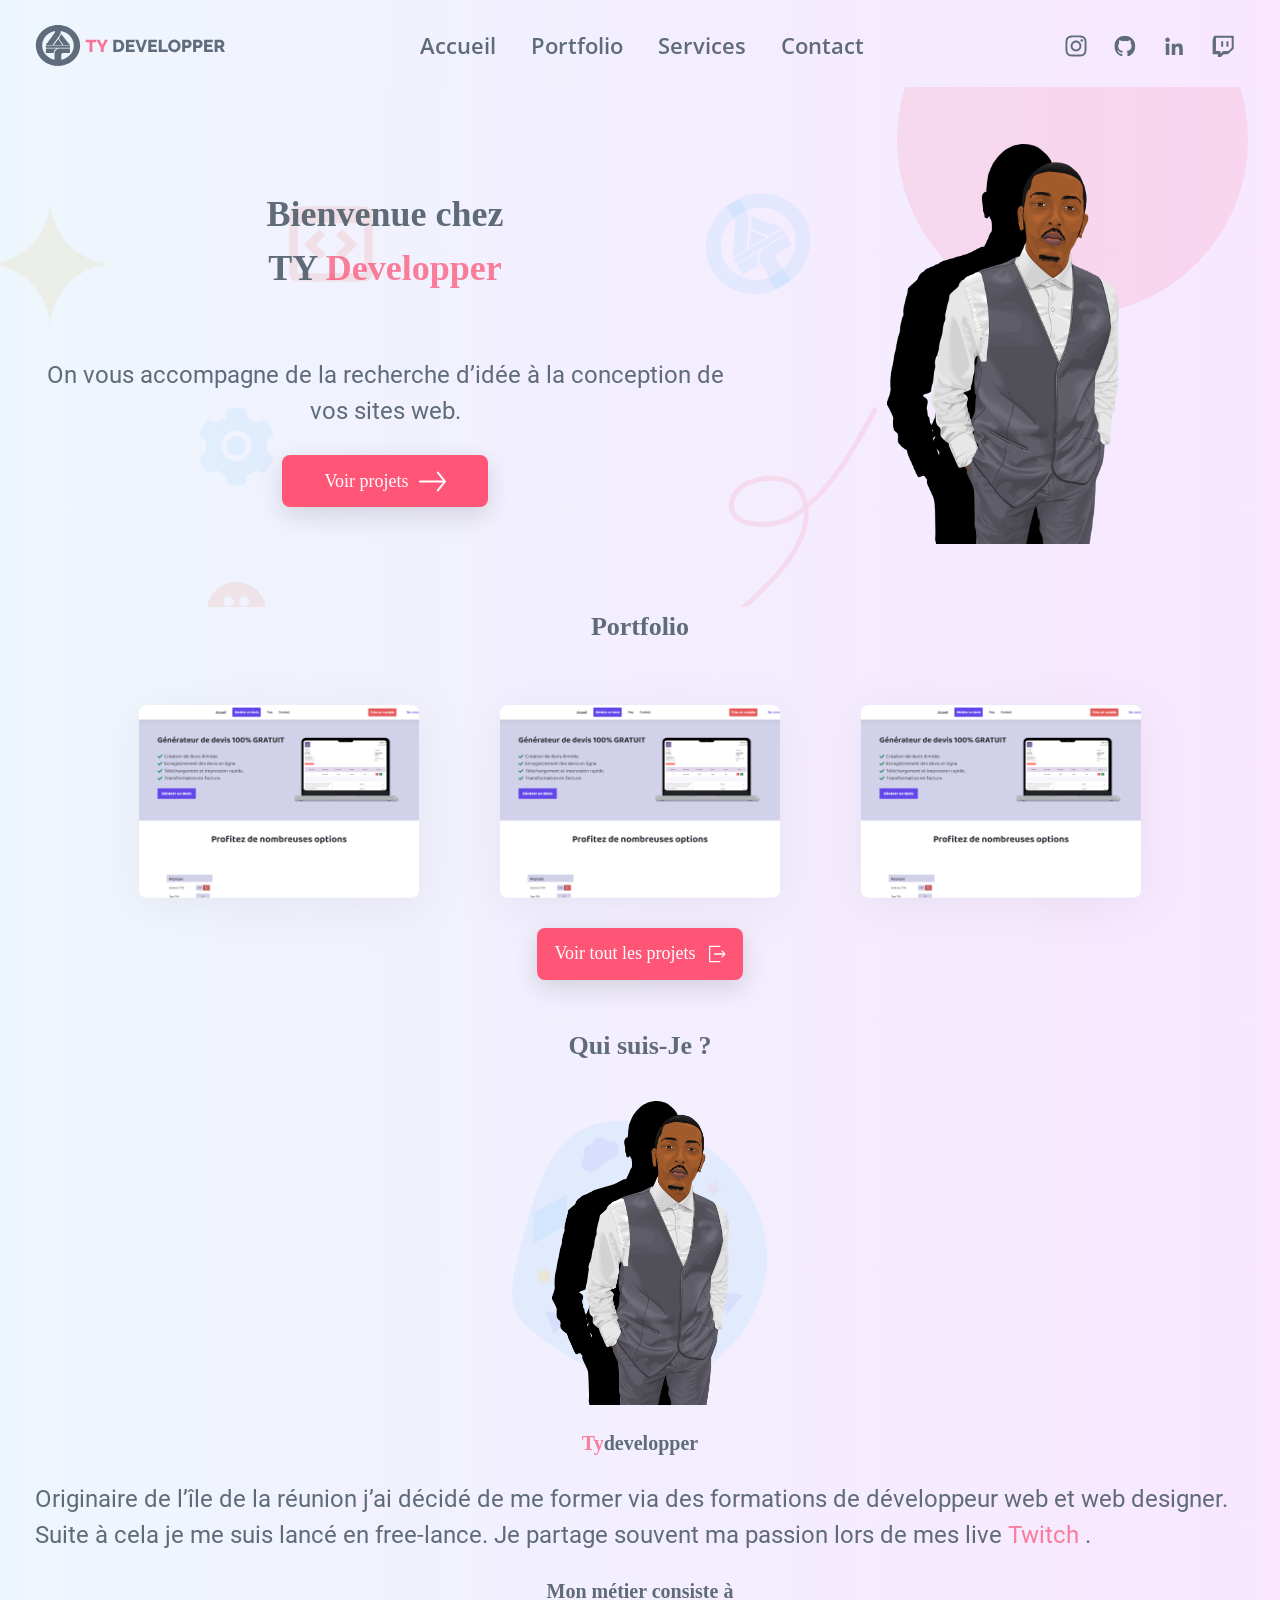
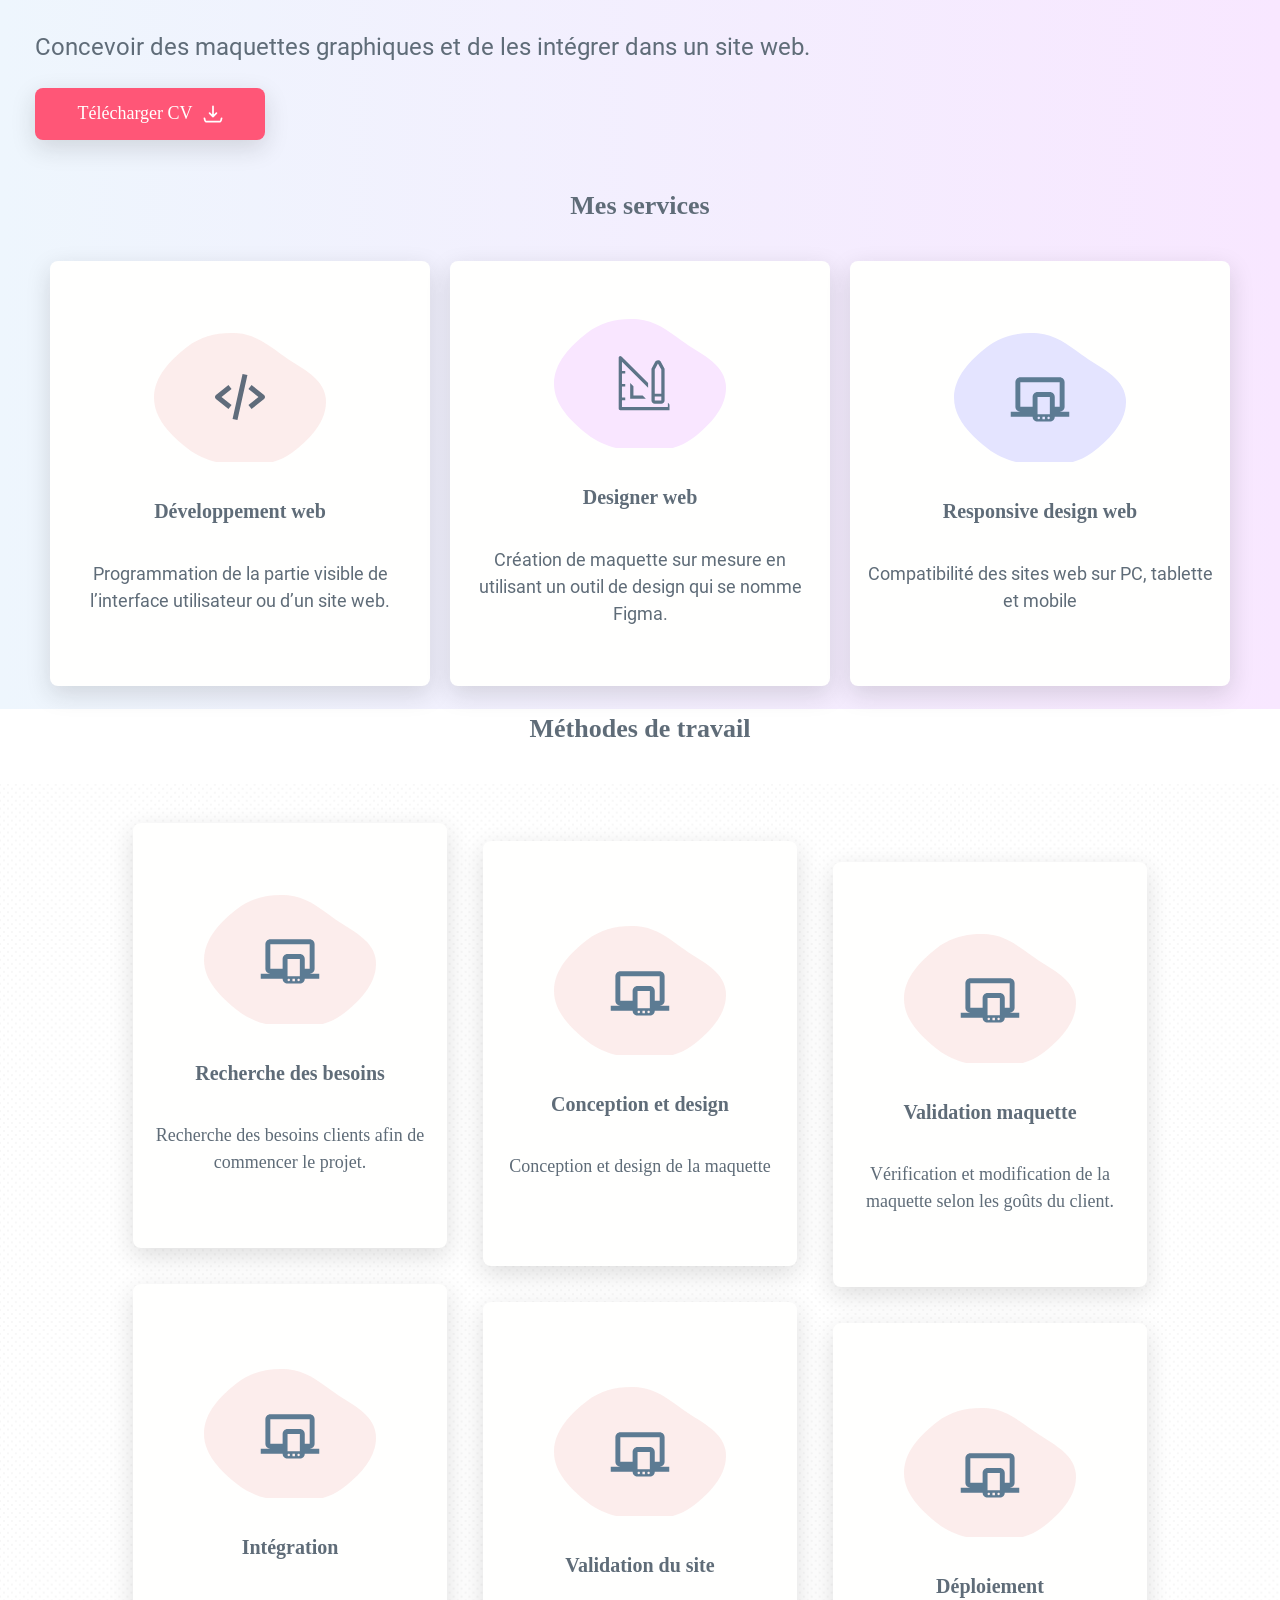
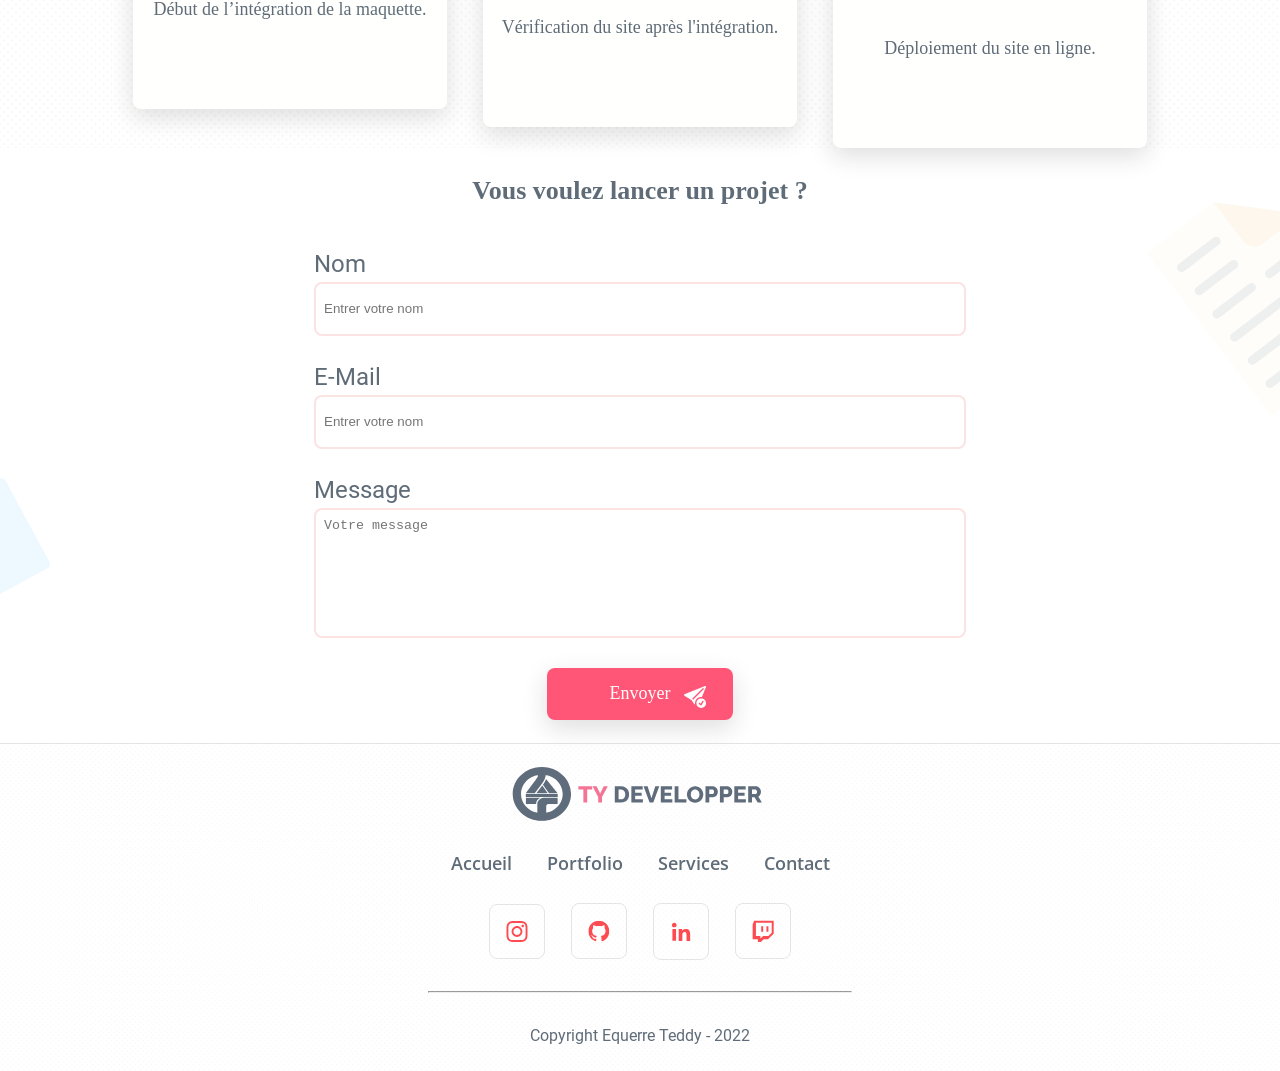
==== commit 511e91c7: "add workingMethod html and start scss" ====
--- a/index.html
+++ b/index.html
@@ -129,32 +129,46 @@
 
       <section id="portfolio" class="backgroundGradient">
         <h2
-        class="titelMedium margin-txt"
-        style="color: var(--txt-primary-color)"
-      >
-        Portfolio
-      </h2>
+          class="titelMedium margin-txt"
+          style="color: var(--txt-primary-color)"
+        >
+          Portfolio
+        </h2>
         <div class="portfolio padding max-w">
-         
           <div class="portfolio__content">
             <span>
               <a href="#">
-                <img src="img/portfolio/Frame 7.png" alt="" width="289" height="199" />
+                <img
+                  src="img/portfolio/Frame 7.png"
+                  alt=""
+                  width="289"
+                  height="199"
+                />
               </a>
             </span>
             <span>
               <a href="#">
-                <img src="img/portfolio/Frame 7.png" alt="" width="289" height="199" />
+                <img
+                  src="img/portfolio/Frame 7.png"
+                  alt=""
+                  width="289"
+                  height="199"
+                />
               </a>
             </span>
             <span>
               <a href="#">
-                <img src="img/portfolio/Frame 7.png" alt="" width="289" height="199" />
+                <img
+                  src="img/portfolio/Frame 7.png"
+                  alt=""
+                  width="289"
+                  height="199"
+                />
               </a>
             </span>
           </div>
           <a
-            href="#"
+            href="portfolio.html"
             class="btn btn-primary portfolio-btn"
             style="background-color: var(--background-btn-color)"
             ><p>Voir tout les projets</p>
@@ -223,7 +237,6 @@
             Mes services
           </h3>
           <div class="services__content">
-
             <div class="card">
               <div class="card__img primary">
                 <img src="img/icon/dev.svg" alt="" width="60" height="60" />
@@ -288,7 +301,198 @@
         </div>
       </section>
       <!-- methode -->
-      <section class="method"></section>
+      <section>
+        <h2
+          class="titelMedium margin-txt"
+          style="color: var(--txt-primary-color)"
+        >
+          Méthodes de travail
+        </h2>
+        <div class="workingMethod max-w">
+          <div class="column">
+            <div class="card">
+              <div class="card__img primary">
+                <img
+                  src="img/icon/responsive.svg"
+                  alt=""
+                  width="60"
+                  height="60"
+                />
+              </div>
+              <h3 class="card__title titleSmall" style="color: var(--txt-primary-color)">
+                Recherche des besoins
+              </h3>
+              <p
+                class="card-description"
+                style="color: var(--txt-primary-color)"
+              >
+                Recherche des besoins clients afin de commencer le projet.
+              </p>
+            </div>
+            <div class="card">
+              <div class="card__img primary">
+                <img
+                  src="img/icon/responsive.svg"
+                  alt=""
+                  width="60"
+                  height="60"
+                />
+              </div>
+              <h3 class="card__title titleSmall" style="color: var(--txt-primary-color)">
+                Intégration
+              </h3>
+              <p
+                class="card-description"
+                style="color: var(--txt-primary-color)"
+              >
+                Début de l’intégration de la maquette.
+              </p>
+            </div>
+          </div>
+
+          <div class="column column1">
+            <div class="card">
+              <div class="card__img primary">
+                <img
+                  src="img/icon/responsive.svg"
+                  alt=""
+                  width="60"
+                  height="60"
+                />
+              </div>
+              <h3 class="card__title titleSmall" style="color: var(--txt-primary-color)">
+                Conception et design
+              </h3>
+              <p
+                class="card-description"
+                style="color: var(--txt-primary-color)"
+              >
+                Conception et design de la maquette
+              </p>
+            </div>
+            <div class="card">
+              <div class="card__img primary">
+                <img
+                  src="img/icon/responsive.svg"
+                  alt=""
+                  width="60"
+                  height="60"
+                />
+              </div>
+              <h3 class="card__title titleSmall" style="color: var(--txt-primary-color)">
+                Validation du site
+              </h3>
+              <p
+                class="card-description"
+                style="color: var(--txt-primary-color)"
+              >
+                Vérification du site après l'intégration.
+              </p>
+            </div>
+          </div>
+
+          <div class="column column2">
+            <div class="card">
+              <div class="card__img primary">
+                <img
+                  src="img/icon/responsive.svg"
+                  alt=""
+                  width="60"
+                  height="60"
+                />
+              </div>
+              <h3 class="card__title titleSmall" style="color: var(--txt-primary-color)">
+                Validation maquette
+              </h3>
+              <p
+                class="card-description"
+                style="color: var(--txt-primary-color)"
+              >
+                Vérification et modification de la maquette selon les goûts du
+                client.
+              </p>
+            </div>
+            <div class="card">
+              <div class="card__img primary">
+                <img
+                  src="img/icon/responsive.svg"
+                  alt=""
+                  width="60"
+                  height="60"
+                />
+              </div>
+              <h3 class="card__title titleSmall" style="color: var(--txt-primary-color)">
+                Déploiement
+              </h3>
+              <p
+                class="card-description"
+                style="color: var(--txt-primary-color)"
+              >
+                Déploiement du site en ligne.
+              </p>
+            </div>
+          </div>
+          <div class="column column__mobile">
+            <div class="card">
+              <div class="card__img primary">
+                <img
+                  src="img/icon/responsive.svg"
+                  alt=""
+                  width="60"
+                  height="60"
+                />
+              </div>
+              <h3 class="card__title titleSmall" style="color: var(--txt-primary-color)">
+                Recherche des besoins
+              </h3>
+              <p
+                class="card-description"
+                style="color: var(--txt-primary-color)"
+              >
+                Recherche des besoins clients afin de commencer le projet.
+              </p>
+            </div>
+            <div class="card">
+              <div class="card__img primary">
+                <img
+                  src="img/icon/responsive.svg"
+                  alt=""
+                  width="60"
+                  height="60"
+                />
+              </div>
+              <h3 class="card__title titleSmall" style="color: var(--txt-primary-color)">
+                Recherche des besoins
+              </h3>
+              <p
+                class="card-description"
+                style="color: var(--txt-primary-color)"
+              >
+                Recherche des besoins clients afin de commencer le projet.
+              </p>
+            </div>
+            <div class="card">
+              <div class="card__img primary">
+                <img
+                  src="img/icon/responsive.svg"
+                  alt=""
+                  width="60"
+                  height="60"
+                />
+              </div>
+              <h3 class="card__title titleSmall" style="color: var(--txt-primary-color)">
+                Recherche des besoins
+              </h3>
+              <p
+                class="card-description"
+                style="color: var(--txt-primary-color)"
+              >
+                Recherche des besoins clients afin de commencer le projet.
+              </p>
+            </div>
+          </div>
+        </div>
+      </section>
       <section id="contact">
         <div class="contact padding max-w">
           <h2
--- a/css/style.css
+++ b/css/style.css
@@ -1,2 +1,2 @@
-@font-face{font-family:"openSans";src:url("../font/opensans/Opensans-Bold.ttf");font-weight:700;font-display:swap}@font-face{font-family:"openSans";src:url("../font/opensans/OpenSans-SemiBold.ttf");font-weight:600;font-display:swap}@font-face{font-family:"openSans";src:url("../font/opensans/Opensans-Medium.ttf");font-weight:500;font-display:swap}@font-face{font-family:"roboto";src:url("../font/roboto/Roboto-Regular.ttf");font-weight:400;font-display:swap}html,body,div,span,applet,object,iframe,h1,h2,h3,h4,h5,h6,p,blockquote,pre,a,abbr,acronym,address,big,cite,code,del,dfn,em,img,ins,kbd,q,s,samp,small,strike,strong,sub,sup,tt,var,b,u,i,center,dl,dt,dd,ol,ul,li,fieldset,form,label,legend,table,caption,tbody,tfoot,thead,tr,th,td,article,aside,canvas,details,embed,figure,figcaption,footer,header,hgroup,menu,nav,output,ruby,section,summary,time,mark,audio,video{margin:0;padding:0;border:0;font-size:100%;font:inherit;vertical-align:baseline}article,aside,details,figcaption,figure,footer,header,hgroup,menu,nav,section{display:block}body{line-height:1.5}ol,ul{list-style:none}blockquote,q{quotes:none}blockquote:before,blockquote:after,q:before,q:after{content:"";content:none}table{border-collapse:collapse;border-spacing:0}*,*::after,*::before{-webkit-box-sizing:border-box;box-sizing:border-box}body{height:100vh}:root{--background-secondary-color:#FFFFFE;--background-btn-color: #ff5677;--txt-primary-color: #5f6c78;--txt-secondary-color: rgba(253, 49, 89, 0.6);--border-color: rgba(0,0,0,0.1);--radius: 8px;scroll-behavior:smooth}.paragraph{font-family:"Roboto";font-size:18px;color:var(--txt-primary-color)}@media(min-width: 576px){.paragraph{font-size:24px}}section{z-index:1}a{text-decoration:none}.header{position:fixed;top:0;left:0;z-index:100;width:100vw;background-color:#f6eaff;height:87px}@media(min-width: 992px){.header{background-color:rgba(0,0,0,0)}}@media(min-width: 1600px){.header{height:105px;padding-top:0;padding-bottom:0;display:-webkit-box;display:-ms-flexbox;display:flex;-webkit-box-align:center;-ms-flex-align:center;align-items:center;-webkit-box-pack:center;-ms-flex-pack:center;justify-content:center}}.header a{text-decoration:none;color:var(--txt-primary-color);font-size:22px}.header__icon-menu{width:100%;display:-webkit-box;display:-ms-flexbox;display:flex;-webkit-box-pack:end;-ms-flex-pack:end;justify-content:flex-end}@media(min-width: 992px){.header__icon-menu{display:none}}.header__nav{display:none;-webkit-box-orient:vertical;-webkit-box-direction:normal;-ms-flex-direction:column;flex-direction:column;-webkit-box-pack:center;-ms-flex-pack:center;justify-content:center;-webkit-box-align:center;-ms-flex-align:center;align-items:center;background-color:#f6eaff;gap:42px;border-top:1px solid var(--border-color);padding-top:15px}@media(min-width: 992px){.header__nav{display:-webkit-box;display:-ms-flexbox;display:flex;-webkit-box-orient:horizontal;-webkit-box-direction:normal;-ms-flex-direction:row;flex-direction:row;-webkit-box-pack:justify;-ms-flex-pack:justify;justify-content:space-between;background-color:rgba(0,0,0,0);border:none;padding:0}}@media(min-width: 1400px){.header__nav{padding:15px}}@media(min-width: 1600px){.header__nav{padding:0;gap:275px}}.header__nav-list{display:-webkit-box;display:-ms-flexbox;display:flex;-webkit-box-orient:vertical;-webkit-box-direction:normal;-ms-flex-direction:column;flex-direction:column;gap:35px;text-align:center}@media(min-width: 992px){.header__nav-list{-webkit-box-orient:horizontal;-webkit-box-direction:normal;-ms-flex-direction:row;flex-direction:row}}.header__nav-reseaux{display:-webkit-box;display:-ms-flexbox;display:flex;gap:4px}.header__nav-reseaux a{display:-webkit-box;display:-ms-flexbox;display:flex;-webkit-box-align:center;-ms-flex-align:center;align-items:center;-webkit-box-pack:center;-ms-flex-pack:center;justify-content:center;width:45px;height:45px}.active{display:-webkit-box;display:-ms-flexbox;display:flex}footer{background-image:url("../../../img/background/footer/background-footer.png");background-repeat:no-repeat;background-size:cover}.footer{display:-webkit-box;display:-ms-flexbox;display:flex;-webkit-box-orient:vertical;-webkit-box-direction:normal;-ms-flex-direction:column;flex-direction:column;-webkit-box-pack:center;-ms-flex-pack:center;justify-content:center;-webkit-box-align:center;-ms-flex-align:center;align-items:center;gap:23px;border-top:1px solid var(--border-color)}@media(min-width: 992px){.footer{padding:51px 0}}.footer__menu{display:-webkit-box;display:-ms-flexbox;display:flex;-webkit-box-orient:vertical;-webkit-box-direction:normal;-ms-flex-direction:column;flex-direction:column;-webkit-box-pack:center;-ms-flex-pack:center;justify-content:center;-webkit-box-align:center;-ms-flex-align:center;align-items:center;gap:35px}@media(min-width: 576px){.footer__menu{-webkit-box-orient:horizontal;-webkit-box-direction:normal;-ms-flex-direction:row;flex-direction:row;font-size:24px}}@media(min-width: 576px){.footer__menu a{font-size:18px}}.footer__reseaux{display:-webkit-box;display:-ms-flexbox;display:flex;-webkit-box-pack:center;-ms-flex-pack:center;justify-content:center;-webkit-box-align:center;-ms-flex-align:center;align-items:center;gap:26px}.footer__reseaux span{display:-webkit-box;display:-ms-flexbox;display:flex;-webkit-box-pack:center;-ms-flex-pack:center;justify-content:center;-webkit-box-align:center;-ms-flex-align:center;align-items:center;border:1px solid var(--border-color);border-radius:8px;padding:16px}.footer__reseaux span a{display:-webkit-inline-box;display:-ms-inline-flexbox;display:inline-flex}.footer__reseaux span img{height:100%;-webkit-filter:invert(37%) sepia(59%) saturate(6017%) hue-rotate(331deg) brightness(101%) contrast(98%);filter:invert(37%) sepia(59%) saturate(6017%) hue-rotate(331deg) brightness(101%) contrast(98%)}.footer__hr{width:60%}@media(min-width: 576px){.footer__hr{width:35%}}@media(min-width: 1400px){.footer__hr{width:35%}}@media(min-width: 1600px){.footer__hr{width:20%}}.footer__copy{font-size:16px}.home{display:-webkit-box;display:-ms-flexbox;display:flex;-webkit-box-orient:vertical;-webkit-box-direction:reverse;-ms-flex-direction:column-reverse;flex-direction:column-reverse;gap:26px}@media(min-width: 576px){.home{-webkit-box-orient:horizontal;-webkit-box-direction:normal;-ms-flex-direction:row;flex-direction:row;-webkit-box-align:center;-ms-flex-align:center;align-items:center}}@media(min-width: 992px){.home{height:520px}}@media(min-width: 1400px){.home{height:764px}}@media(min-width: 1600px){.home{padding-top:0;padding-bottom:0}}.home__info{display:-webkit-box;display:-ms-flexbox;display:flex;-webkit-box-orient:vertical;-webkit-box-direction:normal;-ms-flex-direction:column;flex-direction:column;-webkit-box-pack:center;-ms-flex-pack:center;justify-content:center;-webkit-box-align:center;-ms-flex-align:center;align-items:center;gap:26px}@media(min-width: 576px){.home__info{height:414px;width:420px}}@media(min-width: 992px){.home__info{height:540px;width:700px}}@media(min-width: 1600px){.home__info{width:697px;height:533px}}@media(min-width: 992px){.home__info-txt{text-align:center}}.home__img{margin:auto}@media(min-width: 576px){.home__img img{height:400px;width:auto}}@media(min-width: 1400px){.home__img img{height:600px}}.portfolio{text-align:center;display:-webkit-box;display:-ms-flexbox;display:flex;-webkit-box-orient:vertical;-webkit-box-direction:normal;-ms-flex-direction:column;flex-direction:column;gap:23px}@media(min-width: 1400px){.portfolio{padding-top:0;padding-bottom:75px;-webkit-box-align:center;-ms-flex-align:center;align-items:center}}.portfolio__content{display:-webkit-box;display:-ms-flexbox;display:flex;-webkit-box-orient:vertical;-webkit-box-direction:normal;-ms-flex-direction:column;flex-direction:column;-webkit-box-pack:center;-ms-flex-pack:center;justify-content:center;-webkit-box-align:center;-ms-flex-align:center;align-items:center;gap:81px}@media(min-width: 992px){.portfolio__content{-webkit-box-orient:horizontal;-webkit-box-direction:normal;-ms-flex-direction:row;flex-direction:row}}.portfolio__content span{display:block;-webkit-filter:drop-shadow(0px 8px 24px rgba(0, 0, 0, 0.05));filter:drop-shadow(0px 8px 24px rgba(0, 0, 0, 0.05))}@media(min-width: 576px){.portfolio__content span img{width:420px;height:auto}}@media(min-width: 992px){.portfolio__content span img{width:280px}}@media(min-width: 1400px){.portfolio__content span img{width:370px}}@media(min-width: 1600px){.portfolio__content span img{width:408px}}.portfolio-btn{margin:auto}@media(min-width: 1400px){.about{-webkit-box-orient:horizontal;-webkit-box-direction:normal;-ms-flex-direction:row;flex-direction:row;padding-left:0}}.about__content{display:-webkit-box;display:-ms-flexbox;display:flex;-webkit-box-orient:vertical;-webkit-box-direction:normal;-ms-flex-direction:column;flex-direction:column;gap:23px}@media(min-width: 1400px){.about__content{-webkit-box-orient:horizontal;-webkit-box-direction:normal;-ms-flex-direction:row;flex-direction:row;background-image:url("../../../img/about/bkg.svg");background-position:right 0;background-repeat:no-repeat}}.about__content-img{display:-webkit-box;display:-ms-flexbox;display:flex;-webkit-box-pack:center;-ms-flex-pack:center;justify-content:center;-webkit-box-align:center;-ms-flex-align:center;align-items:center;height:263px;background-image:url("../../../img/about/mobile/bloob.svg");background-repeat:no-repeat;background-position:center}@media(min-width: 992px){.about__content-img{height:auto}}@media(min-width: 1400px){.about__content-img{background-image:url("../../../img/about/blobs.svg");width:749px;height:554px;background-position:-137px}}@media(min-width: 992px){.about__content-img img{width:177px;height:auto}}@media(min-width: 1400px){.about__content-img img{width:280px;height:auto;margin-right:248px}}.about__content-txtBlock{display:-webkit-box;display:-ms-flexbox;display:flex;-webkit-box-orient:vertical;-webkit-box-direction:normal;-ms-flex-direction:column;flex-direction:column;gap:23px}@media(min-width: 1400px){.about__content-txtBlock{-webkit-box-pack:center;-ms-flex-pack:center;justify-content:center;width:723px;padding-bottom:170px;-webkit-box-align:start;-ms-flex-align:start;align-items:flex-start}}@media(min-width: 576px){.about__content-btn{margin:0}}@media(min-width: 1400px){.services{padding-top:0;padding-bottom:75px}}.services__content{display:-webkit-box;display:-ms-flexbox;display:flex;-webkit-box-orient:vertical;-webkit-box-direction:normal;-ms-flex-direction:column;flex-direction:column;gap:23px}@media(min-width: 992px){.services__content{-webkit-box-orient:horizontal;-webkit-box-direction:normal;-ms-flex-direction:row;flex-direction:row;gap:20px;-webkit-box-pack:center;-ms-flex-pack:center;justify-content:center;-webkit-box-align:center;-ms-flex-align:center;align-items:center}}@media(min-width: 1400px){.services__content{gap:79px}}.method{display:-webkit-box;display:-ms-flexbox;display:flex;-webkit-box-orient:vertical;-webkit-box-direction:normal;-ms-flex-direction:column;flex-direction:column}.method__content{display:-webkit-box;display:-ms-flexbox;display:flex;-webkit-box-orient:horizontal;-webkit-box-direction:normal;-ms-flex-direction:row;flex-direction:row;-webkit-box-pack:center;-ms-flex-pack:center;justify-content:center;-webkit-box-align:center;-ms-flex-align:center;align-items:center;gap:38px;height:auto}@media(min-width: 992px){.contact{background-image:url("../../../img/background/contact/ilustration.svg");background-repeat:no-repeat;background-position:top}}@media(min-width: 1400px){.contact{padding:75px 0}}.contact__form{display:-webkit-box;display:-ms-flexbox;display:flex;-webkit-box-orient:vertical;-webkit-box-direction:normal;-ms-flex-direction:column;flex-direction:column;gap:23px;-webkit-box-align:center;-ms-flex-align:center;align-items:center}.contact input[type=submit]{background-image:url("../../../img/icon/bi_send-check-fill.svg");background-repeat:no-repeat;background-position:137px 18px;max-width:-webkit-fit-content;max-width:-moz-fit-content;max-width:fit-content;min-width:186px;cursor:pointer}.card{background-color:var(--background-secondary-color);padding:11px;width:257px;height:357px;display:-webkit-box;display:-ms-flexbox;display:flex;-webkit-box-orient:vertical;-webkit-box-direction:normal;-ms-flex-direction:column;flex-direction:column;-webkit-box-pack:center;-ms-flex-pack:center;justify-content:center;gap:24px;-webkit-box-align:center;-ms-flex-align:center;align-items:center;margin:auto;border-radius:8px;-webkit-box-shadow:0px 8px 24px rgba(36,36,36,.15);box-shadow:0px 8px 24px rgba(36,36,36,.15)}@media(min-width: 576px){.card{width:279px;height:364px;gap:5px;padding:8px}}@media(min-width: 992px){.card{width:380px;height:425px;gap:19px;padding:42px 11px;margin:0}}.card h3{text-align:center}@media(min-width: 576px){.card h3{height:60px;display:-webkit-box;display:-ms-flexbox;display:flex;-webkit-box-align:center;-ms-flex-align:center;align-items:center}}.card__img{background-repeat:no-repeat;width:172px;height:129px;display:-webkit-box;display:-ms-flexbox;display:flex;-webkit-box-pack:center;-ms-flex-pack:center;justify-content:center;-webkit-box-align:center;-ms-flex-align:center;align-items:center}.card-description{text-align:center}@media(min-width: 576px){.card-description{font-size:18px}}.primary{background-image:url("../../../img/card/primary-blobs.svg")}.secondary{background-image:url("../../../img/card/secondary-blobs.svg")}.thirdary{background-image:url("../../../img/card/thirdary-blobs.svg")}.input{max-width:355px;min-width:310px;height:43px;border:2px solid rgba(239,145,142,.25);border-radius:8px;padding:8px}@media(min-width: 576px){.input{width:500px;height:50px;max-width:none}}@media(min-width: 992px){.input{width:652px;height:54px;max-width:none}}.textarea{height:130px;resize:none}.btn{display:-webkit-box;display:-ms-flexbox;display:flex;-webkit-box-pack:center;-ms-flex-pack:center;justify-content:center;-webkit-box-align:center;-ms-flex-align:center;align-items:center;min-width:206px;max-width:230px;gap:10px;height:52px;border-radius:8px;border:none;font-size:18px;font-family:"openSans";padding:0 14px;-webkit-box-shadow:0px 8px 24px rgba(36,36,36,.15);box-shadow:0px 8px 24px rgba(36,36,36,.15)}.btn-primary{background-color:var(--background-btn-color);color:var(--background-secondary-color)}.padding{padding:23px 10px}@media(min-width: 576px){.padding{padding:23px 22px}}@media(min-width: 992px){.padding{padding:23px 35px}}@media(min-width: 1400px){.padding{padding:0 80px}}@media(min-width: 1600px){.padding{padding:57px 170px}}.titel,.titleSmall,.titelMedium{font-family:openSans;font-weight:bold;text-align:center}.titel,.titelMedium{margin-bottom:36px}.titel{font-size:28px}@media(min-width: 992px){.titel{font-size:36px}}@media(min-width: 1400px){.titel{font-size:64px}}.titleSmall{font-size:20px}.titelMedium{font-size:26px}@media(min-width: 1400px){.titelMedium{font-size:36px}}.max-w{max-width:1920px;margin:auto}.backgroundGradient{background:-webkit-gradient(linear, left top, right top, from(#EEF6FD), to(#F8E7FF));background:linear-gradient(90deg, #EEF6FD 0%, #F8E7FF 100%)}.links{font-family:openSans;font-weight:600}.links{font-family:openSans;font-weight:600}.home-padding--top{padding-top:87px}.paddingHeader{padding:23px 10}@media(min-width: 576px){.paddingHeader{padding:23px 22px}}@media(min-width: 992px){.paddingHeader{padding:23px 35px}}@media(min-width: 1400px){.paddingHeader{padding:0}}.home{background-image:url("../../../img/background/home/backround-small-ilustration.svg");background-repeat:no-repeat}@media(min-width: 576px){.home{background-image:url("../../../img/background/home/background-large-ilustration.svg");background-position:-921px}}@media(min-width: 992px){.home{background-position:-731px}}@media(min-width: 1400px){.home{background-position:-424px}}@media(min-width: 1600px){.home{background-position:0}}@media(min-width: 992px){.home__info{background-image:url("../../../img/home/large/wave-large.svg");background-position:right}}@media(min-width: 1600px){.home{background-position:0}}
+@font-face{font-family:"openSans";src:url("../font/opensans/Opensans-Bold.ttf");font-weight:700;font-display:swap}@font-face{font-family:"openSans";src:url("../font/opensans/OpenSans-SemiBold.ttf");font-weight:600;font-display:swap}@font-face{font-family:"openSans";src:url("../font/opensans/Opensans-Medium.ttf");font-weight:500;font-display:swap}@font-face{font-family:"roboto";src:url("../font/roboto/Roboto-Regular.ttf");font-weight:400;font-display:swap}html,body,div,span,applet,object,iframe,h1,h2,h3,h4,h5,h6,p,blockquote,pre,a,abbr,acronym,address,big,cite,code,del,dfn,em,img,ins,kbd,q,s,samp,small,strike,strong,sub,sup,tt,var,b,u,i,center,dl,dt,dd,ol,ul,li,fieldset,form,label,legend,table,caption,tbody,tfoot,thead,tr,th,td,article,aside,canvas,details,embed,figure,figcaption,footer,header,hgroup,menu,nav,output,ruby,section,summary,time,mark,audio,video{margin:0;padding:0;border:0;font-size:100%;font:inherit;vertical-align:baseline}article,aside,details,figcaption,figure,footer,header,hgroup,menu,nav,section{display:block}body{line-height:1.5}ol,ul{list-style:none}blockquote,q{quotes:none}blockquote:before,blockquote:after,q:before,q:after{content:"";content:none}table{border-collapse:collapse;border-spacing:0}*,*::after,*::before{-webkit-box-sizing:border-box;box-sizing:border-box}body{height:100vh}:root{--background-secondary-color:#FFFFFE;--background-btn-color: #ff5677;--txt-primary-color: #5f6c78;--txt-secondary-color: rgba(253, 49, 89, 0.6);--border-color: rgba(0,0,0,0.1);--radius: 8px;scroll-behavior:smooth}.paragraph{font-family:"Roboto";font-size:18px;color:var(--txt-primary-color)}@media(min-width: 576px){.paragraph{font-size:24px}}section{z-index:1}a{text-decoration:none}.header{position:fixed;top:0;left:0;z-index:100;width:100vw;background-color:#f6eaff;height:87px}@media(min-width: 992px){.header{background-color:rgba(0,0,0,0)}}@media(min-width: 1600px){.header{height:105px;padding-top:0;padding-bottom:0;display:-webkit-box;display:-ms-flexbox;display:flex;-webkit-box-align:center;-ms-flex-align:center;align-items:center;-webkit-box-pack:center;-ms-flex-pack:center;justify-content:center}}.header a{text-decoration:none;color:var(--txt-primary-color);font-size:22px}.header__icon-menu{width:100%;display:-webkit-box;display:-ms-flexbox;display:flex;-webkit-box-pack:end;-ms-flex-pack:end;justify-content:flex-end}@media(min-width: 992px){.header__icon-menu{display:none}}.header__nav{display:none;-webkit-box-orient:vertical;-webkit-box-direction:normal;-ms-flex-direction:column;flex-direction:column;-webkit-box-pack:center;-ms-flex-pack:center;justify-content:center;-webkit-box-align:center;-ms-flex-align:center;align-items:center;background-color:#f6eaff;gap:42px;border-top:1px solid var(--border-color);padding-top:15px}@media(min-width: 992px){.header__nav{display:-webkit-box;display:-ms-flexbox;display:flex;-webkit-box-orient:horizontal;-webkit-box-direction:normal;-ms-flex-direction:row;flex-direction:row;-webkit-box-pack:justify;-ms-flex-pack:justify;justify-content:space-between;background-color:rgba(0,0,0,0);border:none;padding:0}}@media(min-width: 1400px){.header__nav{padding:15px}}@media(min-width: 1600px){.header__nav{padding:0;gap:275px}}.header__nav-list{display:-webkit-box;display:-ms-flexbox;display:flex;-webkit-box-orient:vertical;-webkit-box-direction:normal;-ms-flex-direction:column;flex-direction:column;gap:35px;text-align:center}@media(min-width: 992px){.header__nav-list{-webkit-box-orient:horizontal;-webkit-box-direction:normal;-ms-flex-direction:row;flex-direction:row}}.header__nav-reseaux{display:-webkit-box;display:-ms-flexbox;display:flex;gap:4px}.header__nav-reseaux a{display:-webkit-box;display:-ms-flexbox;display:flex;-webkit-box-align:center;-ms-flex-align:center;align-items:center;-webkit-box-pack:center;-ms-flex-pack:center;justify-content:center;width:45px;height:45px}.active{display:-webkit-box;display:-ms-flexbox;display:flex}footer{background-image:url("../../../img/background/footer/background-footer.png");background-repeat:no-repeat;background-size:cover}.footer{display:-webkit-box;display:-ms-flexbox;display:flex;-webkit-box-orient:vertical;-webkit-box-direction:normal;-ms-flex-direction:column;flex-direction:column;-webkit-box-pack:center;-ms-flex-pack:center;justify-content:center;-webkit-box-align:center;-ms-flex-align:center;align-items:center;gap:23px;border-top:1px solid var(--border-color)}@media(min-width: 992px){.footer{padding:51px 0}}.footer__menu{display:-webkit-box;display:-ms-flexbox;display:flex;-webkit-box-orient:vertical;-webkit-box-direction:normal;-ms-flex-direction:column;flex-direction:column;-webkit-box-pack:center;-ms-flex-pack:center;justify-content:center;-webkit-box-align:center;-ms-flex-align:center;align-items:center;gap:35px}@media(min-width: 576px){.footer__menu{-webkit-box-orient:horizontal;-webkit-box-direction:normal;-ms-flex-direction:row;flex-direction:row;font-size:24px}}@media(min-width: 576px){.footer__menu a{font-size:18px}}.footer__reseaux{display:-webkit-box;display:-ms-flexbox;display:flex;-webkit-box-pack:center;-ms-flex-pack:center;justify-content:center;-webkit-box-align:center;-ms-flex-align:center;align-items:center;gap:26px}.footer__reseaux span{display:-webkit-box;display:-ms-flexbox;display:flex;-webkit-box-pack:center;-ms-flex-pack:center;justify-content:center;-webkit-box-align:center;-ms-flex-align:center;align-items:center;border:1px solid var(--border-color);border-radius:8px;padding:16px}.footer__reseaux span a{display:-webkit-inline-box;display:-ms-inline-flexbox;display:inline-flex}.footer__reseaux span img{height:100%;-webkit-filter:invert(37%) sepia(59%) saturate(6017%) hue-rotate(331deg) brightness(101%) contrast(98%);filter:invert(37%) sepia(59%) saturate(6017%) hue-rotate(331deg) brightness(101%) contrast(98%)}.footer__hr{width:60%}@media(min-width: 576px){.footer__hr{width:35%}}@media(min-width: 1400px){.footer__hr{width:35%}}@media(min-width: 1600px){.footer__hr{width:20%}}.footer__copy{font-size:16px}.portfolioOpen{display:grid;height:auto;-webkit-box-pack:center;-ms-flex-pack:center;justify-content:center;justify-content:center;-webkit-box-align:center;-ms-flex-align:center;align-items:center;grid-template-columns:repeat(auto-fill, 300px);gap:50px}.portfolioOpen-title{margin-bottom:0 !important}.portfolioOpen-block{display:-webkit-box;display:-ms-flexbox;display:flex;-webkit-box-pack:center;-ms-flex-pack:center;justify-content:center;-webkit-box-align:center;-ms-flex-align:center;align-items:center}.portfolioOpen img{width:100%;min-width:300px;max-width:400px}@media(min-width: 576px){.portfolioOpen{gap:50px;grid-template-columns:repeat(auto-fill, 400px)}}@media(min-width: 992px){.portfolioOpen{grid-gap:73px}}.home{display:-webkit-box;display:-ms-flexbox;display:flex;-webkit-box-orient:vertical;-webkit-box-direction:reverse;-ms-flex-direction:column-reverse;flex-direction:column-reverse;gap:26px}@media(min-width: 576px){.home{-webkit-box-orient:horizontal;-webkit-box-direction:normal;-ms-flex-direction:row;flex-direction:row;-webkit-box-align:center;-ms-flex-align:center;align-items:center}}@media(min-width: 992px){.home{height:520px}}@media(min-width: 1400px){.home{height:764px}}@media(min-width: 1600px){.home{padding-top:0;padding-bottom:0}}.home__info{display:-webkit-box;display:-ms-flexbox;display:flex;-webkit-box-orient:vertical;-webkit-box-direction:normal;-ms-flex-direction:column;flex-direction:column;-webkit-box-pack:center;-ms-flex-pack:center;justify-content:center;-webkit-box-align:center;-ms-flex-align:center;align-items:center;gap:26px}@media(min-width: 576px){.home__info{height:414px;width:420px}}@media(min-width: 992px){.home__info{height:540px;width:700px}}@media(min-width: 1600px){.home__info{width:697px;height:533px}}@media(min-width: 992px){.home__info-txt{text-align:center}}.home__img{margin:auto}@media(min-width: 576px){.home__img img{height:400px;width:auto}}@media(min-width: 1400px){.home__img img{height:600px}}.portfolio{text-align:center;display:-webkit-box;display:-ms-flexbox;display:flex;-webkit-box-orient:vertical;-webkit-box-direction:normal;-ms-flex-direction:column;flex-direction:column;gap:23px}@media(min-width: 1400px){.portfolio{padding-top:0;padding-bottom:75px;-webkit-box-align:center;-ms-flex-align:center;align-items:center}}.portfolio__content{display:-webkit-box;display:-ms-flexbox;display:flex;-webkit-box-orient:vertical;-webkit-box-direction:normal;-ms-flex-direction:column;flex-direction:column;-webkit-box-pack:center;-ms-flex-pack:center;justify-content:center;-webkit-box-align:center;-ms-flex-align:center;align-items:center;gap:81px}@media(min-width: 992px){.portfolio__content{-webkit-box-orient:horizontal;-webkit-box-direction:normal;-ms-flex-direction:row;flex-direction:row}}.portfolio__content span{display:block;-webkit-filter:drop-shadow(0px 8px 24px rgba(0, 0, 0, 0.05));filter:drop-shadow(0px 8px 24px rgba(0, 0, 0, 0.05))}@media(min-width: 576px){.portfolio__content span img{width:420px;height:auto}}@media(min-width: 992px){.portfolio__content span img{width:280px}}@media(min-width: 1400px){.portfolio__content span img{width:370px}}@media(min-width: 1600px){.portfolio__content span img{width:408px}}.portfolio-btn{margin:auto}@media(min-width: 1400px){.about{-webkit-box-orient:horizontal;-webkit-box-direction:normal;-ms-flex-direction:row;flex-direction:row;padding-left:0}}.about__content{display:-webkit-box;display:-ms-flexbox;display:flex;-webkit-box-orient:vertical;-webkit-box-direction:normal;-ms-flex-direction:column;flex-direction:column;gap:23px}@media(min-width: 1400px){.about__content{-webkit-box-orient:horizontal;-webkit-box-direction:normal;-ms-flex-direction:row;flex-direction:row;background-image:url("../../../img/about/bkg.svg");background-position:right 0;background-repeat:no-repeat}}.about__content-img{display:-webkit-box;display:-ms-flexbox;display:flex;-webkit-box-pack:center;-ms-flex-pack:center;justify-content:center;-webkit-box-align:center;-ms-flex-align:center;align-items:center;height:263px;background-image:url("../../../img/about/mobile/bloob.svg");background-repeat:no-repeat;background-position:center}@media(min-width: 992px){.about__content-img{height:auto}}@media(min-width: 1400px){.about__content-img{background-image:url("../../../img/about/blobs.svg");width:749px;height:554px;background-position:-137px}}@media(min-width: 992px){.about__content-img img{width:177px;height:auto}}@media(min-width: 1400px){.about__content-img img{width:280px;height:auto;margin-right:248px}}.about__content-txtBlock{display:-webkit-box;display:-ms-flexbox;display:flex;-webkit-box-orient:vertical;-webkit-box-direction:normal;-ms-flex-direction:column;flex-direction:column;gap:23px}@media(min-width: 1400px){.about__content-txtBlock{-webkit-box-pack:center;-ms-flex-pack:center;justify-content:center;width:723px;padding-bottom:170px;-webkit-box-align:start;-ms-flex-align:start;align-items:flex-start}}@media(min-width: 576px){.about__content-btn{margin:0}}@media(min-width: 1400px){.services{padding-top:0;padding-bottom:75px}}.services__content{display:-webkit-box;display:-ms-flexbox;display:flex;-webkit-box-orient:vertical;-webkit-box-direction:normal;-ms-flex-direction:column;flex-direction:column;gap:23px}@media(min-width: 992px){.services__content{-webkit-box-orient:horizontal;-webkit-box-direction:normal;-ms-flex-direction:row;flex-direction:row;gap:20px;-webkit-box-pack:center;-ms-flex-pack:center;justify-content:center;-webkit-box-align:center;-ms-flex-align:center;align-items:center}}@media(min-width: 1400px){.services__content{gap:79px}}.method{display:-webkit-box;display:-ms-flexbox;display:flex;-webkit-box-orient:vertical;-webkit-box-direction:normal;-ms-flex-direction:column;flex-direction:column}.method__content{display:-webkit-box;display:-ms-flexbox;display:flex;-webkit-box-orient:horizontal;-webkit-box-direction:normal;-ms-flex-direction:row;flex-direction:row;-webkit-box-pack:center;-ms-flex-pack:center;justify-content:center;-webkit-box-align:center;-ms-flex-align:center;align-items:center;gap:38px;height:auto}@media(min-width: 992px){.contact{background-image:url("../../../img/background/contact/ilustration.svg");background-repeat:no-repeat;background-position:top}}@media(min-width: 1400px){.contact{padding:75px 0}}.contact__form{display:-webkit-box;display:-ms-flexbox;display:flex;-webkit-box-orient:vertical;-webkit-box-direction:normal;-ms-flex-direction:column;flex-direction:column;gap:23px;-webkit-box-align:center;-ms-flex-align:center;align-items:center}.contact input[type=submit]{background-image:url("../../../img/icon/bi_send-check-fill.svg");background-repeat:no-repeat;background-position:137px 18px;max-width:-webkit-fit-content;max-width:-moz-fit-content;max-width:fit-content;min-width:186px;cursor:pointer}.workingMethod{background-image:url("../../../img/background/footer/background-footer.png");display:-webkit-box;display:-ms-flexbox;display:flex;-webkit-box-orient:vertical;-webkit-box-direction:normal;-ms-flex-direction:column;flex-direction:column;-webkit-box-pack:center;-ms-flex-pack:center;justify-content:center;-webkit-box-align:center;-ms-flex-align:center;align-items:center;gap:36px;height:auto}@media(min-width: 992px){.workingMethod{-webkit-box-orient:horizontal;-webkit-box-direction:normal;-ms-flex-direction:row;flex-direction:row}}.card{background-color:var(--background-secondary-color);padding:11px;width:257px;height:357px;display:-webkit-box;display:-ms-flexbox;display:flex;-webkit-box-orient:vertical;-webkit-box-direction:normal;-ms-flex-direction:column;flex-direction:column;-webkit-box-pack:center;-ms-flex-pack:center;justify-content:center;gap:24px;-webkit-box-align:center;-ms-flex-align:center;align-items:center;margin:auto;border-radius:8px;-webkit-box-shadow:0px 8px 24px rgba(36,36,36,.15);box-shadow:0px 8px 24px rgba(36,36,36,.15)}@media(min-width: 576px){.card{width:279px;height:364px;gap:5px;padding:8px}}@media(min-width: 992px){.card{width:380px;height:425px;gap:19px;padding:42px 11px;margin:0}}.card h3{text-align:center}@media(min-width: 576px){.card h3{height:60px;display:-webkit-box;display:-ms-flexbox;display:flex;-webkit-box-align:center;-ms-flex-align:center;align-items:center}}.card__img{background-repeat:no-repeat;width:172px;height:129px;display:-webkit-box;display:-ms-flexbox;display:flex;-webkit-box-pack:center;-ms-flex-pack:center;justify-content:center;-webkit-box-align:center;-ms-flex-align:center;align-items:center}.card-description{text-align:center}@media(min-width: 576px){.card-description{font-size:18px}}.primary{background-image:url("../../../img/card/primary-blobs.svg")}.secondary{background-image:url("../../../img/card/secondary-blobs.svg")}.thirdary{background-image:url("../../../img/card/thirdary-blobs.svg")}.input{max-width:355px;min-width:310px;height:43px;border:2px solid rgba(239,145,142,.25);border-radius:8px;padding:8px}@media(min-width: 576px){.input{width:500px;height:50px;max-width:none}}@media(min-width: 992px){.input{width:652px;height:54px;max-width:none}}.textarea{height:130px;resize:none}.btn{display:-webkit-box;display:-ms-flexbox;display:flex;-webkit-box-pack:center;-ms-flex-pack:center;justify-content:center;-webkit-box-align:center;-ms-flex-align:center;align-items:center;min-width:206px;max-width:230px;gap:10px;height:52px;border-radius:8px;border:none;font-size:18px;font-family:"openSans";padding:0 14px;-webkit-box-shadow:0px 8px 24px rgba(36,36,36,.15);box-shadow:0px 8px 24px rgba(36,36,36,.15)}.btn-primary{background-color:var(--background-btn-color);color:var(--background-secondary-color)}.padding{padding:23px 10px}@media(min-width: 576px){.padding{padding:23px 22px}}@media(min-width: 992px){.padding{padding:23px 35px}}@media(min-width: 1400px){.padding{padding:0 80px}}@media(min-width: 1600px){.padding{padding:57px 170px}}.titel,.titleSmall,.titelMedium{font-family:openSans;font-weight:bold;text-align:center}.titel,.titelMedium{margin-bottom:36px}.titel{font-size:28px}@media(min-width: 992px){.titel{font-size:36px}}@media(min-width: 1400px){.titel{font-size:64px}}.titleSmall{font-size:20px}.titelMedium{font-size:26px}@media(min-width: 1400px){.titelMedium{font-size:36px}}.max-w{max-width:1920px;margin:auto}.backgroundGradient{background:-webkit-gradient(linear, left top, right top, from(#EEF6FD), to(#F8E7FF));background:linear-gradient(90deg, #EEF6FD 0%, #F8E7FF 100%)}.links{font-family:openSans;font-weight:600}.links{font-family:openSans;font-weight:600}.home-padding--top{padding-top:87px}@media(min-width: 1400px){.home-padding--top{padding-top:105px}}.paddingHeader{padding:23px 10}@media(min-width: 576px){.paddingHeader{padding:23px 22px}}@media(min-width: 992px){.paddingHeader{padding:23px 35px}}@media(min-width: 1400px){.paddingHeader{padding:0}}.column{display:-webkit-box;display:-ms-flexbox;display:flex}@media(min-width: 992px){.column{-webkit-box-orient:vertical;-webkit-box-direction:normal;-ms-flex-direction:column;flex-direction:column;gap:36px}}@media(min-width: 992px){.column1{margin-top:36px}}@media(min-width: 992px){.column2{margin-top:78px}}.column__mobile{display:-webkit-box;display:-ms-flexbox;display:flex;-webkit-box-orient:vertical;-webkit-box-direction:normal;-ms-flex-direction:column;flex-direction:column}@media(min-width: 992px){.column__mobile{display:none}}.column .card{width:314px;height:425px}.column .card:nth-child(2){display:none}@media(min-width: 992px){.column .card:nth-child(2){display:-webkit-box;display:-ms-flexbox;display:flex}}.home{background-image:url("../../../img/background/home/backround-small-ilustration.svg");background-repeat:no-repeat}@media(min-width: 576px){.home{background-image:url("../../../img/background/home/background-large-ilustration.svg");background-position:-921px}}@media(min-width: 992px){.home{background-position:-731px}}@media(min-width: 1400px){.home{background-position:-424px}}@media(min-width: 1600px){.home{background-position:0}}@media(min-width: 992px){.home__info{background-image:url("../../../img/home/large/wave-large.svgo");background-position:right}}@media(min-width: 1600px){.home{background-position:0}}
 /*# sourceMappingURL=style.css.map */
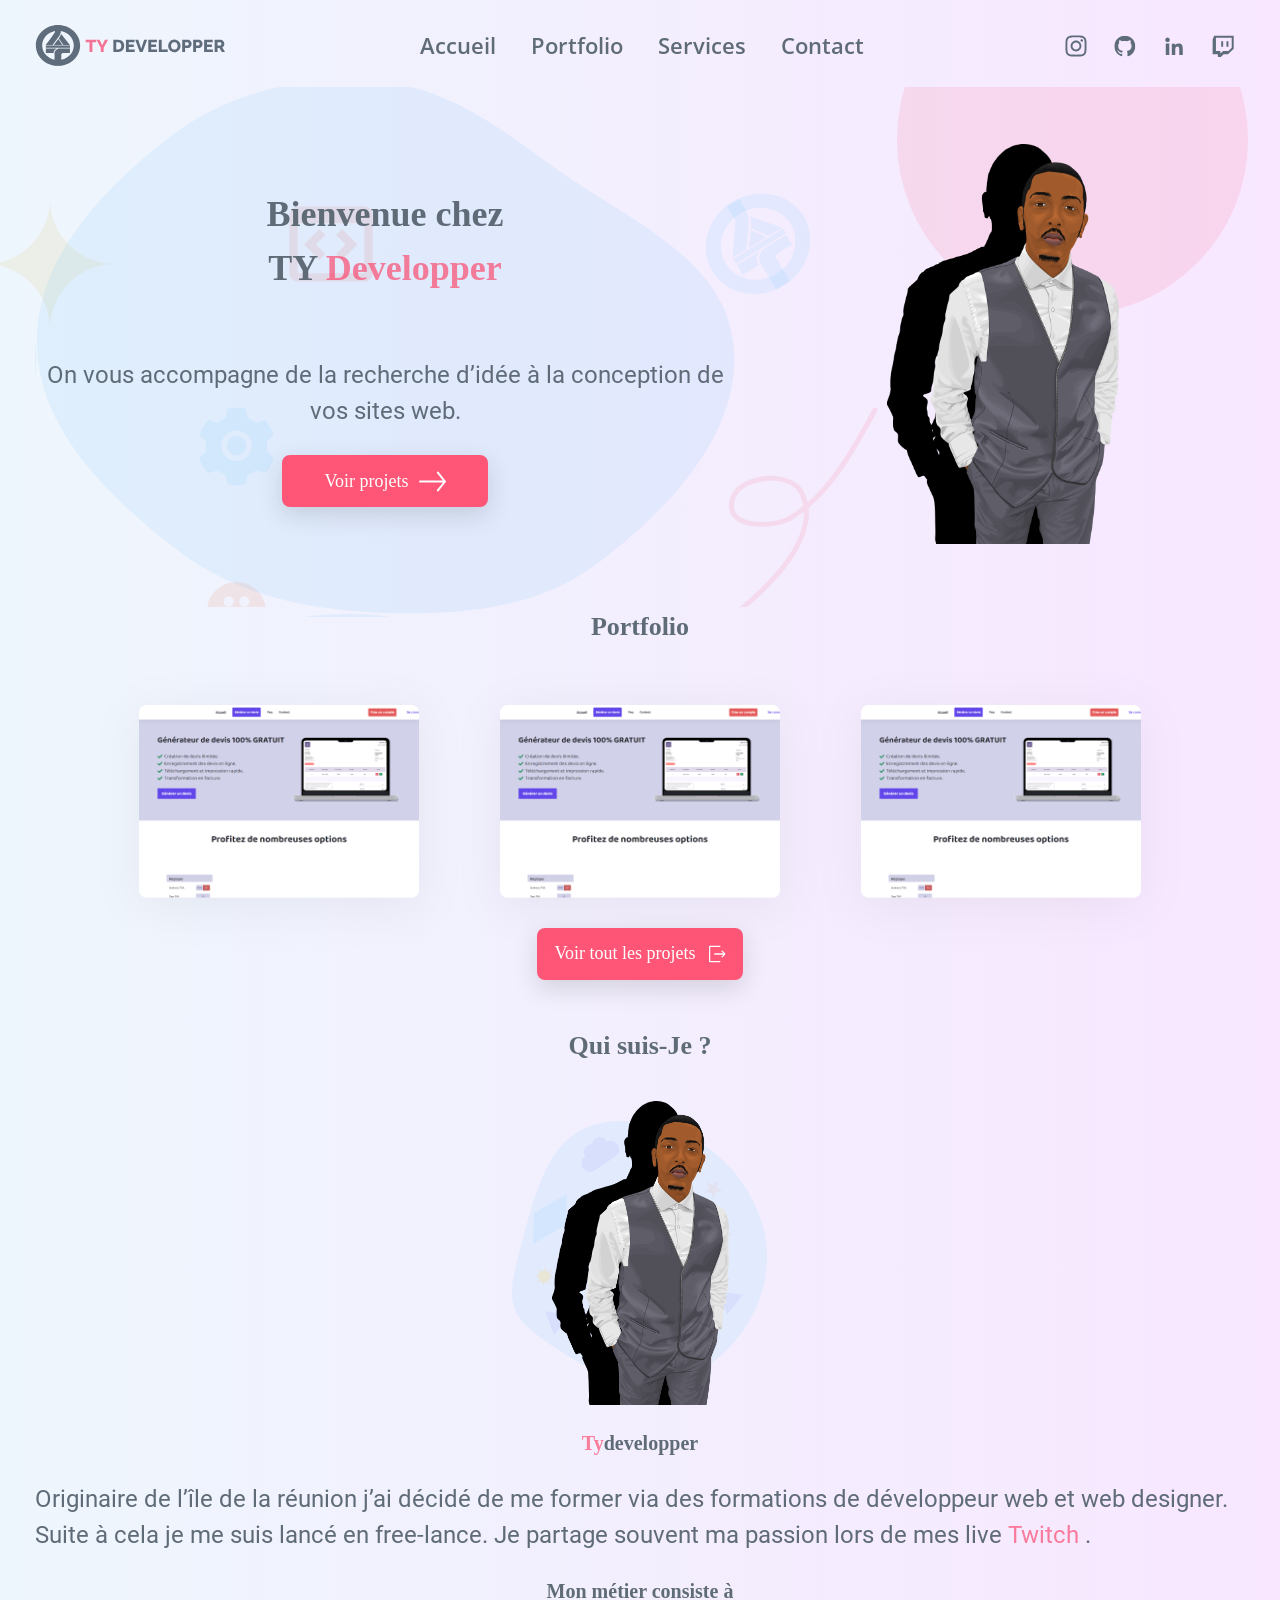
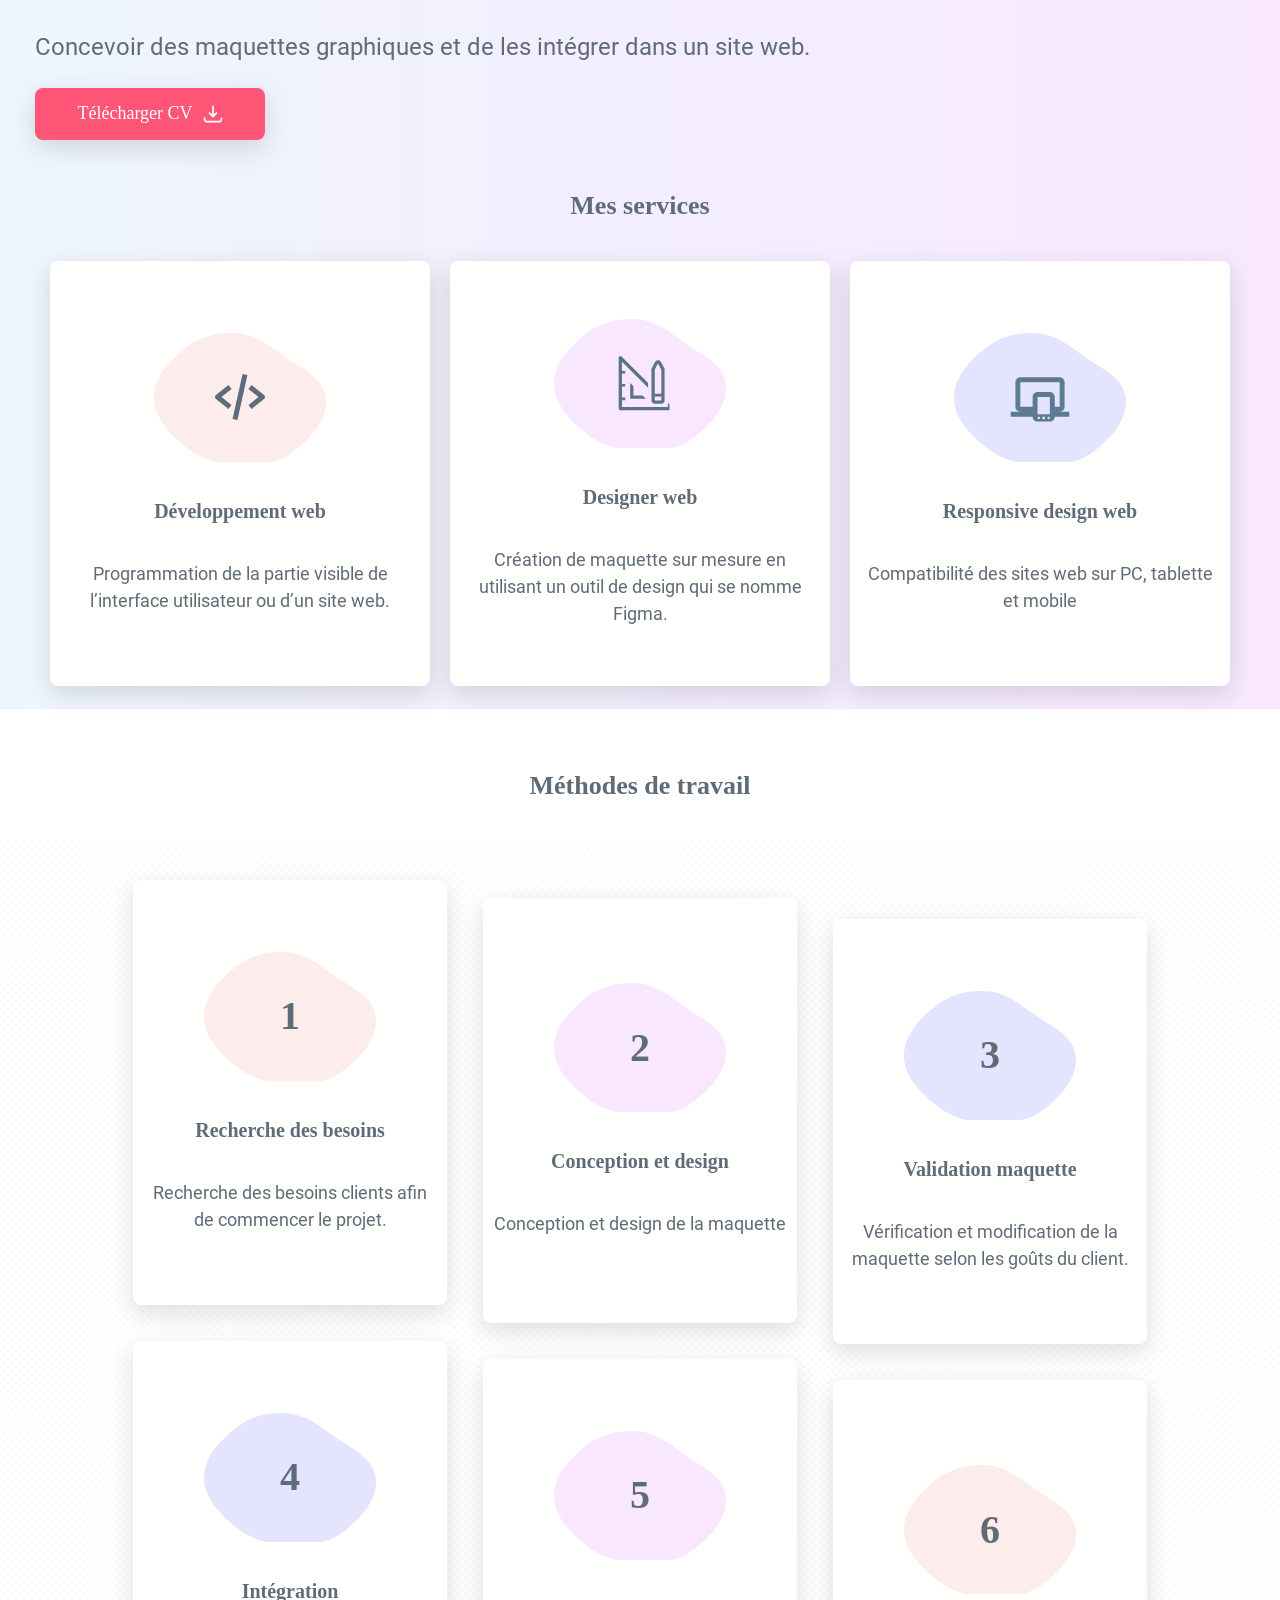
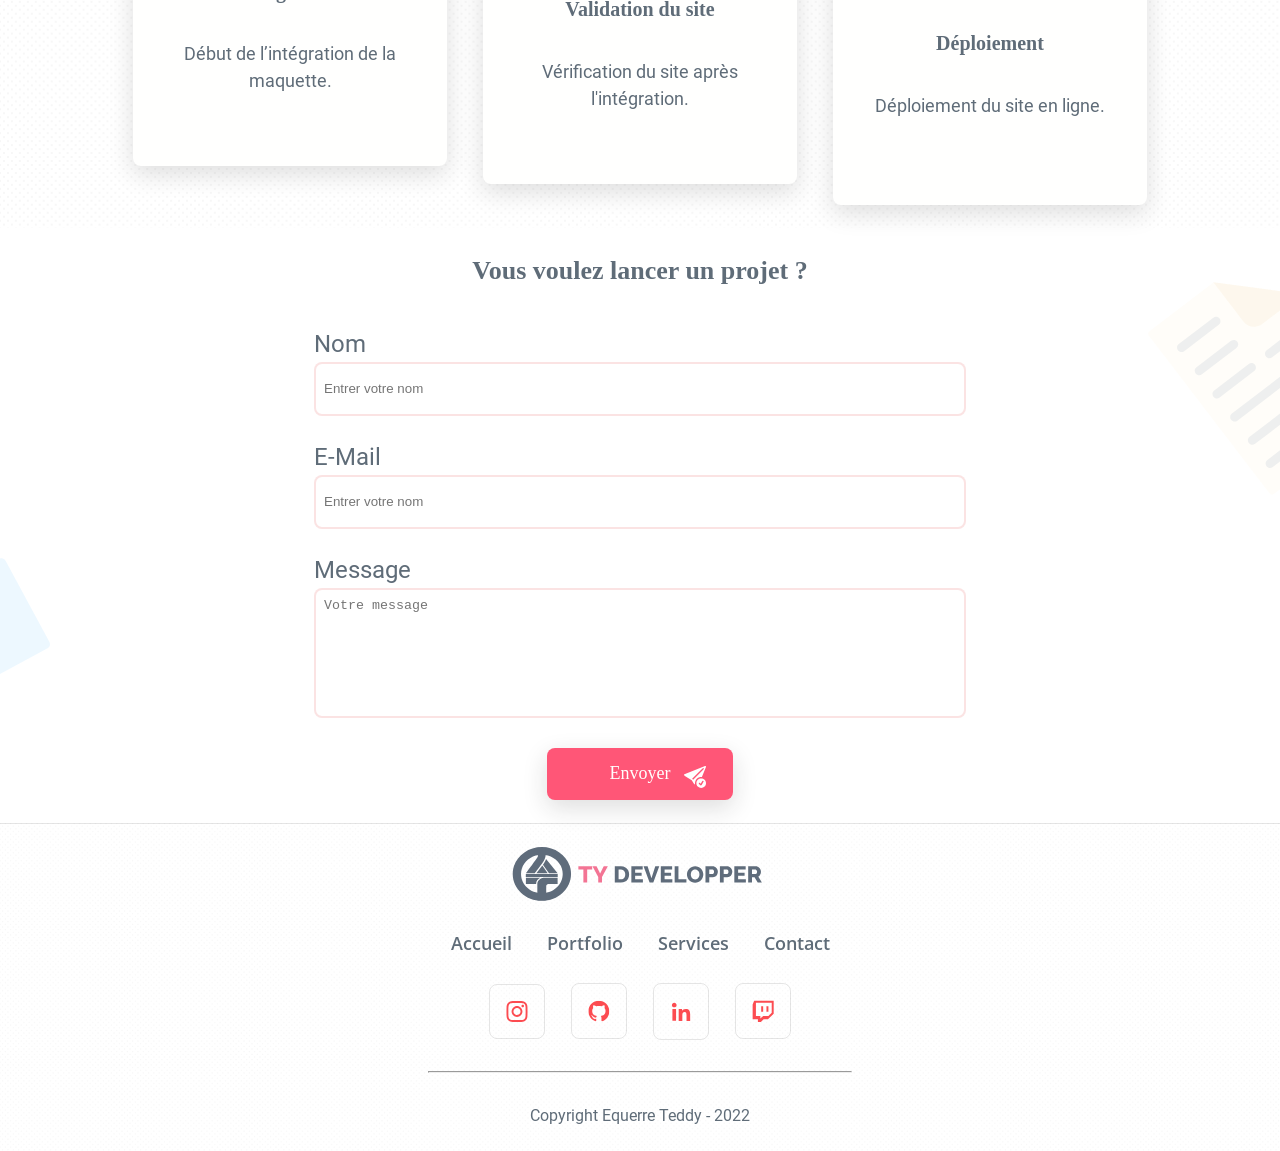
==== commit 079a64b5: "start add hover on button" ====
--- a/index.html
+++ b/index.html
@@ -113,7 +113,7 @@
             </p>
             <a class="btn btn-primary home__btn" href="#portfolio">
               <p>Voir projets</p>
-              <img src="img/icon/arrowRight.svg" alt="" />
+              <img class="btn__img" src="img/icon/arrowRight.svg" alt="" />
             </a>
           </div>
           <div class="home__img">
@@ -303,46 +303,36 @@
       <!-- methode -->
       <section>
         <h2
-          class="titelMedium margin-txt"
+          class="titelMedium margin-txt workingMethod__tile"
           style="color: var(--txt-primary-color)"
         >
           Méthodes de travail
         </h2>
-        <div class="workingMethod max-w">
+        <div class="workingMethod max-w padding">
           <div class="column">
             <div class="card">
               <div class="card__img primary">
-                <img
-                  src="img/icon/responsive.svg"
-                  alt=""
-                  width="60"
-                  height="60"
-                />
+              <p class="paragraph workingMethod__number">1</p>
               </div>
               <h3 class="card__title titleSmall" style="color: var(--txt-primary-color)">
                 Recherche des besoins
               </h3>
               <p
-                class="card-description"
+                class="card-description paragraph "
                 style="color: var(--txt-primary-color)"
               >
                 Recherche des besoins clients afin de commencer le projet.
               </p>
             </div>
             <div class="card">
-              <div class="card__img primary">
-                <img
-                  src="img/icon/responsive.svg"
-                  alt=""
-                  width="60"
-                  height="60"
-                />
+              <div class="card__img thirdary">
+                <p class="paragraph workingMethod__number">4</p>
               </div>
               <h3 class="card__title titleSmall" style="color: var(--txt-primary-color)">
                 Intégration
               </h3>
               <p
-                class="card-description"
+                class="card-description paragraph"
                 style="color: var(--txt-primary-color)"
               >
                 Début de l’intégration de la maquette.
@@ -352,38 +342,28 @@
 
           <div class="column column1">
             <div class="card">
-              <div class="card__img primary">
-                <img
-                  src="img/icon/responsive.svg"
-                  alt=""
-                  width="60"
-                  height="60"
-                />
+              <div class="card__img secondary">
+                <p class="paragraph workingMethod__number">2</p>
               </div>
               <h3 class="card__title titleSmall" style="color: var(--txt-primary-color)">
                 Conception et design
               </h3>
               <p
-                class="card-description"
+                class="card-description paragraph"
                 style="color: var(--txt-primary-color)"
               >
                 Conception et design de la maquette
               </p>
             </div>
             <div class="card">
-              <div class="card__img primary">
-                <img
-                  src="img/icon/responsive.svg"
-                  alt=""
-                  width="60"
-                  height="60"
-                />
+              <div class="card__img secondary">
+                <p class="paragraph workingMethod__number">5</p>
               </div>
               <h3 class="card__title titleSmall" style="color: var(--txt-primary-color)">
                 Validation du site
               </h3>
               <p
-                class="card-description"
+                class="card-description paragraph"
                 style="color: var(--txt-primary-color)"
               >
                 Vérification du site après l'intégration.
@@ -393,19 +373,14 @@
 
           <div class="column column2">
             <div class="card">
-              <div class="card__img primary">
-                <img
-                  src="img/icon/responsive.svg"
-                  alt=""
-                  width="60"
-                  height="60"
-                />
+              <div class="card__img thirdary">
+                <p class="paragraph workingMethod__number">3</p>
               </div>
               <h3 class="card__title titleSmall" style="color: var(--txt-primary-color)">
                 Validation maquette
               </h3>
               <p
-                class="card-description"
+                class="card-description paragraph"
                 style="color: var(--txt-primary-color)"
               >
                 Vérification et modification de la maquette selon les goûts du
@@ -414,18 +389,13 @@
             </div>
             <div class="card">
               <div class="card__img primary">
-                <img
-                  src="img/icon/responsive.svg"
-                  alt=""
-                  width="60"
-                  height="60"
-                />
+                <p class="paragraph workingMethod__number">6</p>
               </div>
               <h3 class="card__title titleSmall" style="color: var(--txt-primary-color)">
                 Déploiement
               </h3>
               <p
-                class="card-description"
+                class="card-description paragraph"
                 style="color: var(--txt-primary-color)"
               >
                 Déploiement du site en ligne.
@@ -435,18 +405,13 @@
           <div class="column column__mobile">
             <div class="card">
               <div class="card__img primary">
-                <img
-                  src="img/icon/responsive.svg"
-                  alt=""
-                  width="60"
-                  height="60"
-                />
+                <p class="paragraph workingMethod__number">4</p>
               </div>
               <h3 class="card__title titleSmall" style="color: var(--txt-primary-color)">
                 Recherche des besoins
               </h3>
               <p
-                class="card-description"
+                class="card-description paragraph"
                 style="color: var(--txt-primary-color)"
               >
                 Recherche des besoins clients afin de commencer le projet.
@@ -454,18 +419,13 @@
             </div>
             <div class="card">
               <div class="card__img primary">
-                <img
-                  src="img/icon/responsive.svg"
-                  alt=""
-                  width="60"
-                  height="60"
-                />
+                <p class="paragraph workingMethod__number">5</p>
               </div>
               <h3 class="card__title titleSmall" style="color: var(--txt-primary-color)">
                 Recherche des besoins
               </h3>
               <p
-                class="card-description"
+                class="card-description paragraph"
                 style="color: var(--txt-primary-color)"
               >
                 Recherche des besoins clients afin de commencer le projet.
@@ -473,18 +433,28 @@
             </div>
             <div class="card">
               <div class="card__img primary">
-                <img
-                  src="img/icon/responsive.svg"
-                  alt=""
-                  width="60"
-                  height="60"
-                />
+                <p class="paragraph workingMethod__number">5</p>
               </div>
               <h3 class="card__title titleSmall" style="color: var(--txt-primary-color)">
                 Recherche des besoins
               </h3>
               <p
-                class="card-description"
+                class="card-description paragraph"
+                style="color: var(--txt-primary-color)"
+              >
+                Recherche des besoins clients afin de commencer le projet.
+              </p>
+            </div>
+
+            <div class="card">
+              <div class="card__img primary">
+                <p class="paragraph workingMethod__number">6</p>
+              </div>
+              <h3 class="card__title titleSmall" style="color: var(--txt-primary-color)">
+                Recherche des besoins
+              </h3>
+              <p
+                class="card-description paragraph"
                 style="color: var(--txt-primary-color)"
               >
                 Recherche des besoins clients afin de commencer le projet.
--- a/css/style.css
+++ b/css/style.css
@@ -1,2 +1,2 @@
-@font-face{font-family:"openSans";src:url("../font/opensans/Opensans-Bold.ttf");font-weight:700;font-display:swap}@font-face{font-family:"openSans";src:url("../font/opensans/OpenSans-SemiBold.ttf");font-weight:600;font-display:swap}@font-face{font-family:"openSans";src:url("../font/opensans/Opensans-Medium.ttf");font-weight:500;font-display:swap}@font-face{font-family:"roboto";src:url("../font/roboto/Roboto-Regular.ttf");font-weight:400;font-display:swap}html,body,div,span,applet,object,iframe,h1,h2,h3,h4,h5,h6,p,blockquote,pre,a,abbr,acronym,address,big,cite,code,del,dfn,em,img,ins,kbd,q,s,samp,small,strike,strong,sub,sup,tt,var,b,u,i,center,dl,dt,dd,ol,ul,li,fieldset,form,label,legend,table,caption,tbody,tfoot,thead,tr,th,td,article,aside,canvas,details,embed,figure,figcaption,footer,header,hgroup,menu,nav,output,ruby,section,summary,time,mark,audio,video{margin:0;padding:0;border:0;font-size:100%;font:inherit;vertical-align:baseline}article,aside,details,figcaption,figure,footer,header,hgroup,menu,nav,section{display:block}body{line-height:1.5}ol,ul{list-style:none}blockquote,q{quotes:none}blockquote:before,blockquote:after,q:before,q:after{content:"";content:none}table{border-collapse:collapse;border-spacing:0}*,*::after,*::before{-webkit-box-sizing:border-box;box-sizing:border-box}body{height:100vh}:root{--background-secondary-color:#FFFFFE;--background-btn-color: #ff5677;--txt-primary-color: #5f6c78;--txt-secondary-color: rgba(253, 49, 89, 0.6);--border-color: rgba(0,0,0,0.1);--radius: 8px;scroll-behavior:smooth}.paragraph{font-family:"Roboto";font-size:18px;color:var(--txt-primary-color)}@media(min-width: 576px){.paragraph{font-size:24px}}section{z-index:1}a{text-decoration:none}.header{position:fixed;top:0;left:0;z-index:100;width:100vw;background-color:#f6eaff;height:87px}@media(min-width: 992px){.header{background-color:rgba(0,0,0,0)}}@media(min-width: 1600px){.header{height:105px;padding-top:0;padding-bottom:0;display:-webkit-box;display:-ms-flexbox;display:flex;-webkit-box-align:center;-ms-flex-align:center;align-items:center;-webkit-box-pack:center;-ms-flex-pack:center;justify-content:center}}.header a{text-decoration:none;color:var(--txt-primary-color);font-size:22px}.header__icon-menu{width:100%;display:-webkit-box;display:-ms-flexbox;display:flex;-webkit-box-pack:end;-ms-flex-pack:end;justify-content:flex-end}@media(min-width: 992px){.header__icon-menu{display:none}}.header__nav{display:none;-webkit-box-orient:vertical;-webkit-box-direction:normal;-ms-flex-direction:column;flex-direction:column;-webkit-box-pack:center;-ms-flex-pack:center;justify-content:center;-webkit-box-align:center;-ms-flex-align:center;align-items:center;background-color:#f6eaff;gap:42px;border-top:1px solid var(--border-color);padding-top:15px}@media(min-width: 992px){.header__nav{display:-webkit-box;display:-ms-flexbox;display:flex;-webkit-box-orient:horizontal;-webkit-box-direction:normal;-ms-flex-direction:row;flex-direction:row;-webkit-box-pack:justify;-ms-flex-pack:justify;justify-content:space-between;background-color:rgba(0,0,0,0);border:none;padding:0}}@media(min-width: 1400px){.header__nav{padding:15px}}@media(min-width: 1600px){.header__nav{padding:0;gap:275px}}.header__nav-list{display:-webkit-box;display:-ms-flexbox;display:flex;-webkit-box-orient:vertical;-webkit-box-direction:normal;-ms-flex-direction:column;flex-direction:column;gap:35px;text-align:center}@media(min-width: 992px){.header__nav-list{-webkit-box-orient:horizontal;-webkit-box-direction:normal;-ms-flex-direction:row;flex-direction:row}}.header__nav-reseaux{display:-webkit-box;display:-ms-flexbox;display:flex;gap:4px}.header__nav-reseaux a{display:-webkit-box;display:-ms-flexbox;display:flex;-webkit-box-align:center;-ms-flex-align:center;align-items:center;-webkit-box-pack:center;-ms-flex-pack:center;justify-content:center;width:45px;height:45px}.active{display:-webkit-box;display:-ms-flexbox;display:flex}footer{background-image:url("../../../img/background/footer/background-footer.png");background-repeat:no-repeat;background-size:cover}.footer{display:-webkit-box;display:-ms-flexbox;display:flex;-webkit-box-orient:vertical;-webkit-box-direction:normal;-ms-flex-direction:column;flex-direction:column;-webkit-box-pack:center;-ms-flex-pack:center;justify-content:center;-webkit-box-align:center;-ms-flex-align:center;align-items:center;gap:23px;border-top:1px solid var(--border-color)}@media(min-width: 992px){.footer{padding:51px 0}}.footer__menu{display:-webkit-box;display:-ms-flexbox;display:flex;-webkit-box-orient:vertical;-webkit-box-direction:normal;-ms-flex-direction:column;flex-direction:column;-webkit-box-pack:center;-ms-flex-pack:center;justify-content:center;-webkit-box-align:center;-ms-flex-align:center;align-items:center;gap:35px}@media(min-width: 576px){.footer__menu{-webkit-box-orient:horizontal;-webkit-box-direction:normal;-ms-flex-direction:row;flex-direction:row;font-size:24px}}@media(min-width: 576px){.footer__menu a{font-size:18px}}.footer__reseaux{display:-webkit-box;display:-ms-flexbox;display:flex;-webkit-box-pack:center;-ms-flex-pack:center;justify-content:center;-webkit-box-align:center;-ms-flex-align:center;align-items:center;gap:26px}.footer__reseaux span{display:-webkit-box;display:-ms-flexbox;display:flex;-webkit-box-pack:center;-ms-flex-pack:center;justify-content:center;-webkit-box-align:center;-ms-flex-align:center;align-items:center;border:1px solid var(--border-color);border-radius:8px;padding:16px}.footer__reseaux span a{display:-webkit-inline-box;display:-ms-inline-flexbox;display:inline-flex}.footer__reseaux span img{height:100%;-webkit-filter:invert(37%) sepia(59%) saturate(6017%) hue-rotate(331deg) brightness(101%) contrast(98%);filter:invert(37%) sepia(59%) saturate(6017%) hue-rotate(331deg) brightness(101%) contrast(98%)}.footer__hr{width:60%}@media(min-width: 576px){.footer__hr{width:35%}}@media(min-width: 1400px){.footer__hr{width:35%}}@media(min-width: 1600px){.footer__hr{width:20%}}.footer__copy{font-size:16px}.portfolioOpen{display:grid;height:auto;-webkit-box-pack:center;-ms-flex-pack:center;justify-content:center;justify-content:center;-webkit-box-align:center;-ms-flex-align:center;align-items:center;grid-template-columns:repeat(auto-fill, 300px);gap:50px}.portfolioOpen-title{margin-bottom:0 !important}.portfolioOpen-block{display:-webkit-box;display:-ms-flexbox;display:flex;-webkit-box-pack:center;-ms-flex-pack:center;justify-content:center;-webkit-box-align:center;-ms-flex-align:center;align-items:center}.portfolioOpen img{width:100%;min-width:300px;max-width:400px}@media(min-width: 576px){.portfolioOpen{gap:50px;grid-template-columns:repeat(auto-fill, 400px)}}@media(min-width: 992px){.portfolioOpen{grid-gap:73px}}.home{display:-webkit-box;display:-ms-flexbox;display:flex;-webkit-box-orient:vertical;-webkit-box-direction:reverse;-ms-flex-direction:column-reverse;flex-direction:column-reverse;gap:26px}@media(min-width: 576px){.home{-webkit-box-orient:horizontal;-webkit-box-direction:normal;-ms-flex-direction:row;flex-direction:row;-webkit-box-align:center;-ms-flex-align:center;align-items:center}}@media(min-width: 992px){.home{height:520px}}@media(min-width: 1400px){.home{height:764px}}@media(min-width: 1600px){.home{padding-top:0;padding-bottom:0}}.home__info{display:-webkit-box;display:-ms-flexbox;display:flex;-webkit-box-orient:vertical;-webkit-box-direction:normal;-ms-flex-direction:column;flex-direction:column;-webkit-box-pack:center;-ms-flex-pack:center;justify-content:center;-webkit-box-align:center;-ms-flex-align:center;align-items:center;gap:26px}@media(min-width: 576px){.home__info{height:414px;width:420px}}@media(min-width: 992px){.home__info{height:540px;width:700px}}@media(min-width: 1600px){.home__info{width:697px;height:533px}}@media(min-width: 992px){.home__info-txt{text-align:center}}.home__img{margin:auto}@media(min-width: 576px){.home__img img{height:400px;width:auto}}@media(min-width: 1400px){.home__img img{height:600px}}.portfolio{text-align:center;display:-webkit-box;display:-ms-flexbox;display:flex;-webkit-box-orient:vertical;-webkit-box-direction:normal;-ms-flex-direction:column;flex-direction:column;gap:23px}@media(min-width: 1400px){.portfolio{padding-top:0;padding-bottom:75px;-webkit-box-align:center;-ms-flex-align:center;align-items:center}}.portfolio__content{display:-webkit-box;display:-ms-flexbox;display:flex;-webkit-box-orient:vertical;-webkit-box-direction:normal;-ms-flex-direction:column;flex-direction:column;-webkit-box-pack:center;-ms-flex-pack:center;justify-content:center;-webkit-box-align:center;-ms-flex-align:center;align-items:center;gap:81px}@media(min-width: 992px){.portfolio__content{-webkit-box-orient:horizontal;-webkit-box-direction:normal;-ms-flex-direction:row;flex-direction:row}}.portfolio__content span{display:block;-webkit-filter:drop-shadow(0px 8px 24px rgba(0, 0, 0, 0.05));filter:drop-shadow(0px 8px 24px rgba(0, 0, 0, 0.05))}@media(min-width: 576px){.portfolio__content span img{width:420px;height:auto}}@media(min-width: 992px){.portfolio__content span img{width:280px}}@media(min-width: 1400px){.portfolio__content span img{width:370px}}@media(min-width: 1600px){.portfolio__content span img{width:408px}}.portfolio-btn{margin:auto}@media(min-width: 1400px){.about{-webkit-box-orient:horizontal;-webkit-box-direction:normal;-ms-flex-direction:row;flex-direction:row;padding-left:0}}.about__content{display:-webkit-box;display:-ms-flexbox;display:flex;-webkit-box-orient:vertical;-webkit-box-direction:normal;-ms-flex-direction:column;flex-direction:column;gap:23px}@media(min-width: 1400px){.about__content{-webkit-box-orient:horizontal;-webkit-box-direction:normal;-ms-flex-direction:row;flex-direction:row;background-image:url("../../../img/about/bkg.svg");background-position:right 0;background-repeat:no-repeat}}.about__content-img{display:-webkit-box;display:-ms-flexbox;display:flex;-webkit-box-pack:center;-ms-flex-pack:center;justify-content:center;-webkit-box-align:center;-ms-flex-align:center;align-items:center;height:263px;background-image:url("../../../img/about/mobile/bloob.svg");background-repeat:no-repeat;background-position:center}@media(min-width: 992px){.about__content-img{height:auto}}@media(min-width: 1400px){.about__content-img{background-image:url("../../../img/about/blobs.svg");width:749px;height:554px;background-position:-137px}}@media(min-width: 992px){.about__content-img img{width:177px;height:auto}}@media(min-width: 1400px){.about__content-img img{width:280px;height:auto;margin-right:248px}}.about__content-txtBlock{display:-webkit-box;display:-ms-flexbox;display:flex;-webkit-box-orient:vertical;-webkit-box-direction:normal;-ms-flex-direction:column;flex-direction:column;gap:23px}@media(min-width: 1400px){.about__content-txtBlock{-webkit-box-pack:center;-ms-flex-pack:center;justify-content:center;width:723px;padding-bottom:170px;-webkit-box-align:start;-ms-flex-align:start;align-items:flex-start}}@media(min-width: 576px){.about__content-btn{margin:0}}@media(min-width: 1400px){.services{padding-top:0;padding-bottom:75px}}.services__content{display:-webkit-box;display:-ms-flexbox;display:flex;-webkit-box-orient:vertical;-webkit-box-direction:normal;-ms-flex-direction:column;flex-direction:column;gap:23px}@media(min-width: 992px){.services__content{-webkit-box-orient:horizontal;-webkit-box-direction:normal;-ms-flex-direction:row;flex-direction:row;gap:20px;-webkit-box-pack:center;-ms-flex-pack:center;justify-content:center;-webkit-box-align:center;-ms-flex-align:center;align-items:center}}@media(min-width: 1400px){.services__content{gap:79px}}.method{display:-webkit-box;display:-ms-flexbox;display:flex;-webkit-box-orient:vertical;-webkit-box-direction:normal;-ms-flex-direction:column;flex-direction:column}.method__content{display:-webkit-box;display:-ms-flexbox;display:flex;-webkit-box-orient:horizontal;-webkit-box-direction:normal;-ms-flex-direction:row;flex-direction:row;-webkit-box-pack:center;-ms-flex-pack:center;justify-content:center;-webkit-box-align:center;-ms-flex-align:center;align-items:center;gap:38px;height:auto}@media(min-width: 992px){.contact{background-image:url("../../../img/background/contact/ilustration.svg");background-repeat:no-repeat;background-position:top}}@media(min-width: 1400px){.contact{padding:75px 0}}.contact__form{display:-webkit-box;display:-ms-flexbox;display:flex;-webkit-box-orient:vertical;-webkit-box-direction:normal;-ms-flex-direction:column;flex-direction:column;gap:23px;-webkit-box-align:center;-ms-flex-align:center;align-items:center}.contact input[type=submit]{background-image:url("../../../img/icon/bi_send-check-fill.svg");background-repeat:no-repeat;background-position:137px 18px;max-width:-webkit-fit-content;max-width:-moz-fit-content;max-width:fit-content;min-width:186px;cursor:pointer}.workingMethod{background-image:url("../../../img/background/footer/background-footer.png");display:-webkit-box;display:-ms-flexbox;display:flex;-webkit-box-orient:vertical;-webkit-box-direction:normal;-ms-flex-direction:column;flex-direction:column;-webkit-box-pack:center;-ms-flex-pack:center;justify-content:center;-webkit-box-align:center;-ms-flex-align:center;align-items:center;gap:36px;height:auto}@media(min-width: 992px){.workingMethod{-webkit-box-orient:horizontal;-webkit-box-direction:normal;-ms-flex-direction:row;flex-direction:row}}.card{background-color:var(--background-secondary-color);padding:11px;width:257px;height:357px;display:-webkit-box;display:-ms-flexbox;display:flex;-webkit-box-orient:vertical;-webkit-box-direction:normal;-ms-flex-direction:column;flex-direction:column;-webkit-box-pack:center;-ms-flex-pack:center;justify-content:center;gap:24px;-webkit-box-align:center;-ms-flex-align:center;align-items:center;margin:auto;border-radius:8px;-webkit-box-shadow:0px 8px 24px rgba(36,36,36,.15);box-shadow:0px 8px 24px rgba(36,36,36,.15)}@media(min-width: 576px){.card{width:279px;height:364px;gap:5px;padding:8px}}@media(min-width: 992px){.card{width:380px;height:425px;gap:19px;padding:42px 11px;margin:0}}.card h3{text-align:center}@media(min-width: 576px){.card h3{height:60px;display:-webkit-box;display:-ms-flexbox;display:flex;-webkit-box-align:center;-ms-flex-align:center;align-items:center}}.card__img{background-repeat:no-repeat;width:172px;height:129px;display:-webkit-box;display:-ms-flexbox;display:flex;-webkit-box-pack:center;-ms-flex-pack:center;justify-content:center;-webkit-box-align:center;-ms-flex-align:center;align-items:center}.card-description{text-align:center}@media(min-width: 576px){.card-description{font-size:18px}}.primary{background-image:url("../../../img/card/primary-blobs.svg")}.secondary{background-image:url("../../../img/card/secondary-blobs.svg")}.thirdary{background-image:url("../../../img/card/thirdary-blobs.svg")}.input{max-width:355px;min-width:310px;height:43px;border:2px solid rgba(239,145,142,.25);border-radius:8px;padding:8px}@media(min-width: 576px){.input{width:500px;height:50px;max-width:none}}@media(min-width: 992px){.input{width:652px;height:54px;max-width:none}}.textarea{height:130px;resize:none}.btn{display:-webkit-box;display:-ms-flexbox;display:flex;-webkit-box-pack:center;-ms-flex-pack:center;justify-content:center;-webkit-box-align:center;-ms-flex-align:center;align-items:center;min-width:206px;max-width:230px;gap:10px;height:52px;border-radius:8px;border:none;font-size:18px;font-family:"openSans";padding:0 14px;-webkit-box-shadow:0px 8px 24px rgba(36,36,36,.15);box-shadow:0px 8px 24px rgba(36,36,36,.15)}.btn-primary{background-color:var(--background-btn-color);color:var(--background-secondary-color)}.padding{padding:23px 10px}@media(min-width: 576px){.padding{padding:23px 22px}}@media(min-width: 992px){.padding{padding:23px 35px}}@media(min-width: 1400px){.padding{padding:0 80px}}@media(min-width: 1600px){.padding{padding:57px 170px}}.titel,.titleSmall,.titelMedium{font-family:openSans;font-weight:bold;text-align:center}.titel,.titelMedium{margin-bottom:36px}.titel{font-size:28px}@media(min-width: 992px){.titel{font-size:36px}}@media(min-width: 1400px){.titel{font-size:64px}}.titleSmall{font-size:20px}.titelMedium{font-size:26px}@media(min-width: 1400px){.titelMedium{font-size:36px}}.max-w{max-width:1920px;margin:auto}.backgroundGradient{background:-webkit-gradient(linear, left top, right top, from(#EEF6FD), to(#F8E7FF));background:linear-gradient(90deg, #EEF6FD 0%, #F8E7FF 100%)}.links{font-family:openSans;font-weight:600}.links{font-family:openSans;font-weight:600}.home-padding--top{padding-top:87px}@media(min-width: 1400px){.home-padding--top{padding-top:105px}}.paddingHeader{padding:23px 10}@media(min-width: 576px){.paddingHeader{padding:23px 22px}}@media(min-width: 992px){.paddingHeader{padding:23px 35px}}@media(min-width: 1400px){.paddingHeader{padding:0}}.column{display:-webkit-box;display:-ms-flexbox;display:flex}@media(min-width: 992px){.column{-webkit-box-orient:vertical;-webkit-box-direction:normal;-ms-flex-direction:column;flex-direction:column;gap:36px}}@media(min-width: 992px){.column1{margin-top:36px}}@media(min-width: 992px){.column2{margin-top:78px}}.column__mobile{display:-webkit-box;display:-ms-flexbox;display:flex;-webkit-box-orient:vertical;-webkit-box-direction:normal;-ms-flex-direction:column;flex-direction:column}@media(min-width: 992px){.column__mobile{display:none}}.column .card{width:314px;height:425px}.column .card:nth-child(2){display:none}@media(min-width: 992px){.column .card:nth-child(2){display:-webkit-box;display:-ms-flexbox;display:flex}}.home{background-image:url("../../../img/background/home/backround-small-ilustration.svg");background-repeat:no-repeat}@media(min-width: 576px){.home{background-image:url("../../../img/background/home/background-large-ilustration.svg");background-position:-921px}}@media(min-width: 992px){.home{background-position:-731px}}@media(min-width: 1400px){.home{background-position:-424px}}@media(min-width: 1600px){.home{background-position:0}}@media(min-width: 992px){.home__info{background-image:url("../../../img/home/large/wave-large.svgo");background-position:right}}@media(min-width: 1600px){.home{background-position:0}}
+@font-face{font-family:"openSans";src:url("../font/opensans/Opensans-Bold.ttf");font-weight:700;font-display:swap}@font-face{font-family:"openSans";src:url("../font/opensans/OpenSans-SemiBold.ttf");font-weight:600;font-display:swap}@font-face{font-family:"openSans";src:url("../font/opensans/Opensans-Medium.ttf");font-weight:500;font-display:swap}@font-face{font-family:"roboto";src:url("../font/roboto/Roboto-Regular.ttf");font-weight:400;font-display:swap}html,body,div,span,applet,object,iframe,h1,h2,h3,h4,h5,h6,p,blockquote,pre,a,abbr,acronym,address,big,cite,code,del,dfn,em,img,ins,kbd,q,s,samp,small,strike,strong,sub,sup,tt,var,b,u,i,center,dl,dt,dd,ol,ul,li,fieldset,form,label,legend,table,caption,tbody,tfoot,thead,tr,th,td,article,aside,canvas,details,embed,figure,figcaption,footer,header,hgroup,menu,nav,output,ruby,section,summary,time,mark,audio,video{margin:0;padding:0;border:0;font-size:100%;font:inherit;vertical-align:baseline}article,aside,details,figcaption,figure,footer,header,hgroup,menu,nav,section{display:block}body{line-height:1.5}ol,ul{list-style:none}blockquote,q{quotes:none}blockquote:before,blockquote:after,q:before,q:after{content:"";content:none}table{border-collapse:collapse;border-spacing:0}*,*::after,*::before{-webkit-box-sizing:border-box;box-sizing:border-box}body{height:100vh}:root{--background-secondary-color:#FFFFFE;--background-btn-color: #ff5677;--txt-primary-color: #5f6c78;--txt-secondary-color: rgba(253, 49, 89, 0.6);--border-color: rgba(0,0,0,0.1);--radius: 8px;scroll-behavior:smooth}.paragraph{font-family:"Roboto";font-size:18px;color:var(--txt-primary-color)}@media(min-width: 576px){.paragraph{font-size:24px}}section{z-index:1}a{text-decoration:none}.header{position:fixed;top:0;left:0;z-index:100;width:100vw;background-color:#f6eaff;height:87px}@media(min-width: 992px){.header{background-color:rgba(0,0,0,0)}}@media(min-width: 1600px){.header{height:105px;padding-top:0;padding-bottom:0;display:-webkit-box;display:-ms-flexbox;display:flex;-webkit-box-align:center;-ms-flex-align:center;align-items:center;-webkit-box-pack:center;-ms-flex-pack:center;justify-content:center}}.header a{text-decoration:none;color:var(--txt-primary-color);font-size:22px}.header a:hover{-webkit-transform:scale(1.5);transform:scale(1.5);-webkit-transition-duration:.5s;transition-duration:.5s;-webkit-filter:invert(42%) sepia(63%) saturate(1718%) hue-rotate(320deg) brightness(108%) contrast(101%);filter:invert(42%) sepia(63%) saturate(1718%) hue-rotate(320deg) brightness(108%) contrast(101%)}.header__icon-menu{width:100%;display:-webkit-box;display:-ms-flexbox;display:flex;-webkit-box-pack:end;-ms-flex-pack:end;justify-content:flex-end}@media(min-width: 992px){.header__icon-menu{display:none}}.header__nav{display:none;-webkit-box-orient:vertical;-webkit-box-direction:normal;-ms-flex-direction:column;flex-direction:column;-webkit-box-pack:center;-ms-flex-pack:center;justify-content:center;-webkit-box-align:center;-ms-flex-align:center;align-items:center;background-color:#f6eaff;gap:42px;border-top:1px solid var(--border-color);padding-top:15px}@media(min-width: 992px){.header__nav{display:-webkit-box;display:-ms-flexbox;display:flex;-webkit-box-orient:horizontal;-webkit-box-direction:normal;-ms-flex-direction:row;flex-direction:row;-webkit-box-pack:justify;-ms-flex-pack:justify;justify-content:space-between;background-color:rgba(0,0,0,0);border:none;padding:0}}@media(min-width: 1400px){.header__nav{padding:15px}}@media(min-width: 1600px){.header__nav{padding:0;gap:275px}}.header__nav-list{display:-webkit-box;display:-ms-flexbox;display:flex;-webkit-box-orient:vertical;-webkit-box-direction:normal;-ms-flex-direction:column;flex-direction:column;gap:35px;text-align:center}@media(min-width: 992px){.header__nav-list{-webkit-box-orient:horizontal;-webkit-box-direction:normal;-ms-flex-direction:row;flex-direction:row}}.header__nav-reseaux{display:-webkit-box;display:-ms-flexbox;display:flex;gap:4px}.header__nav-reseaux a{display:-webkit-box;display:-ms-flexbox;display:flex;-webkit-box-align:center;-ms-flex-align:center;align-items:center;-webkit-box-pack:center;-ms-flex-pack:center;justify-content:center;width:45px;height:45px}.header__nav-reseaux a:hover{-webkit-transform:scale(1.1);transform:scale(1.1);-webkit-transition-duration:.5s;transition-duration:.5s;-webkit-filter:invert(42%) sepia(63%) saturate(1718%) hue-rotate(320deg) brightness(108%) contrast(101%);filter:invert(42%) sepia(63%) saturate(1718%) hue-rotate(320deg) brightness(108%) contrast(101%)}.active{display:-webkit-box;display:-ms-flexbox;display:flex}footer{background-image:url("../../../img/background/footer/background-footer.png");background-repeat:no-repeat;background-size:cover}.footer{display:-webkit-box;display:-ms-flexbox;display:flex;-webkit-box-orient:vertical;-webkit-box-direction:normal;-ms-flex-direction:column;flex-direction:column;-webkit-box-pack:center;-ms-flex-pack:center;justify-content:center;-webkit-box-align:center;-ms-flex-align:center;align-items:center;gap:23px;border-top:1px solid var(--border-color)}@media(min-width: 992px){.footer{padding:51px 0}}.footer__menu{display:-webkit-box;display:-ms-flexbox;display:flex;-webkit-box-orient:vertical;-webkit-box-direction:normal;-ms-flex-direction:column;flex-direction:column;-webkit-box-pack:center;-ms-flex-pack:center;justify-content:center;-webkit-box-align:center;-ms-flex-align:center;align-items:center;gap:35px}@media(min-width: 576px){.footer__menu{-webkit-box-orient:horizontal;-webkit-box-direction:normal;-ms-flex-direction:row;flex-direction:row;font-size:24px}}@media(min-width: 576px){.footer__menu a{font-size:18px}}.footer__reseaux{display:-webkit-box;display:-ms-flexbox;display:flex;-webkit-box-pack:center;-ms-flex-pack:center;justify-content:center;-webkit-box-align:center;-ms-flex-align:center;align-items:center;gap:26px}.footer__reseaux span{display:-webkit-box;display:-ms-flexbox;display:flex;-webkit-box-pack:center;-ms-flex-pack:center;justify-content:center;-webkit-box-align:center;-ms-flex-align:center;align-items:center;border:1px solid var(--border-color);border-radius:8px;padding:16px}.footer__reseaux span a{display:-webkit-inline-box;display:-ms-inline-flexbox;display:inline-flex}.footer__reseaux span img{height:100%;-webkit-filter:invert(37%) sepia(59%) saturate(6017%) hue-rotate(331deg) brightness(101%) contrast(98%);filter:invert(37%) sepia(59%) saturate(6017%) hue-rotate(331deg) brightness(101%) contrast(98%)}.footer__hr{width:60%}@media(min-width: 576px){.footer__hr{width:35%}}@media(min-width: 1400px){.footer__hr{width:35%}}@media(min-width: 1600px){.footer__hr{width:20%}}.footer__copy{font-size:16px}.portfolioOpen{display:grid;height:auto;-webkit-box-pack:center;-ms-flex-pack:center;justify-content:center;justify-content:center;-webkit-box-align:center;-ms-flex-align:center;align-items:center;grid-template-columns:repeat(auto-fill, 300px);gap:50px}.portfolioOpen-title{margin-bottom:0 !important}.portfolioOpen-block{display:-webkit-box;display:-ms-flexbox;display:flex;-webkit-box-pack:center;-ms-flex-pack:center;justify-content:center;-webkit-box-align:center;-ms-flex-align:center;align-items:center}.portfolioOpen img{width:100%;min-width:300px;max-width:400px}@media(min-width: 576px){.portfolioOpen{gap:50px;grid-template-columns:repeat(auto-fill, 400px)}}@media(min-width: 992px){.portfolioOpen{grid-gap:73px}}.home{display:-webkit-box;display:-ms-flexbox;display:flex;-webkit-box-orient:vertical;-webkit-box-direction:reverse;-ms-flex-direction:column-reverse;flex-direction:column-reverse;gap:26px}@media(min-width: 576px){.home{-webkit-box-orient:horizontal;-webkit-box-direction:normal;-ms-flex-direction:row;flex-direction:row;-webkit-box-align:center;-ms-flex-align:center;align-items:center}}@media(min-width: 992px){.home{height:520px}}@media(min-width: 1400px){.home{height:764px}}@media(min-width: 1600px){.home{padding-top:0;padding-bottom:0}}.home__info{display:-webkit-box;display:-ms-flexbox;display:flex;-webkit-box-orient:vertical;-webkit-box-direction:normal;-ms-flex-direction:column;flex-direction:column;-webkit-box-pack:center;-ms-flex-pack:center;justify-content:center;-webkit-box-align:center;-ms-flex-align:center;align-items:center;gap:26px}@media(min-width: 576px){.home__info{height:414px;width:420px}}@media(min-width: 992px){.home__info{height:540px;width:700px}}@media(min-width: 1600px){.home__info{width:697px;height:533px}}@media(min-width: 992px){.home__info-txt{text-align:center}}.home__img{margin:auto}@media(min-width: 576px){.home__img img{height:400px;width:auto}}@media(min-width: 1400px){.home__img img{height:600px}}.portfolio{text-align:center;display:-webkit-box;display:-ms-flexbox;display:flex;-webkit-box-orient:vertical;-webkit-box-direction:normal;-ms-flex-direction:column;flex-direction:column;gap:23px}@media(min-width: 1400px){.portfolio{padding-top:0;padding-bottom:75px;-webkit-box-align:center;-ms-flex-align:center;align-items:center}}.portfolio__content{display:-webkit-box;display:-ms-flexbox;display:flex;-webkit-box-orient:vertical;-webkit-box-direction:normal;-ms-flex-direction:column;flex-direction:column;-webkit-box-pack:center;-ms-flex-pack:center;justify-content:center;-webkit-box-align:center;-ms-flex-align:center;align-items:center;gap:81px}@media(min-width: 992px){.portfolio__content{-webkit-box-orient:horizontal;-webkit-box-direction:normal;-ms-flex-direction:row;flex-direction:row}}.portfolio__content span{display:block;-webkit-filter:drop-shadow(0px 8px 24px rgba(0, 0, 0, 0.05));filter:drop-shadow(0px 8px 24px rgba(0, 0, 0, 0.05))}@media(min-width: 576px){.portfolio__content span img{width:420px;height:auto}}@media(min-width: 992px){.portfolio__content span img{width:280px}}@media(min-width: 1400px){.portfolio__content span img{width:370px}}@media(min-width: 1600px){.portfolio__content span img{width:408px}}.portfolio-btn{margin:auto}@media(min-width: 1400px){.about{-webkit-box-orient:horizontal;-webkit-box-direction:normal;-ms-flex-direction:row;flex-direction:row;padding-left:0}}.about__content{display:-webkit-box;display:-ms-flexbox;display:flex;-webkit-box-orient:vertical;-webkit-box-direction:normal;-ms-flex-direction:column;flex-direction:column;gap:23px}@media(min-width: 1400px){.about__content{-webkit-box-orient:horizontal;-webkit-box-direction:normal;-ms-flex-direction:row;flex-direction:row;background-image:url("../../../img/about/bkg.svg");background-position:right 0;background-repeat:no-repeat}}.about__content-img{display:-webkit-box;display:-ms-flexbox;display:flex;-webkit-box-pack:center;-ms-flex-pack:center;justify-content:center;-webkit-box-align:center;-ms-flex-align:center;align-items:center;height:263px;background-image:url("../../../img/about/mobile/bloob.svg");background-repeat:no-repeat;background-position:center}@media(min-width: 992px){.about__content-img{height:auto}}@media(min-width: 1400px){.about__content-img{background-image:url("../../../img/about/blobs.svg");width:749px;height:554px;background-position:-137px}}@media(min-width: 992px){.about__content-img img{width:177px;height:auto}}@media(min-width: 1400px){.about__content-img img{width:280px;height:auto;margin-right:248px}}.about__content-txtBlock{display:-webkit-box;display:-ms-flexbox;display:flex;-webkit-box-orient:vertical;-webkit-box-direction:normal;-ms-flex-direction:column;flex-direction:column;gap:23px}@media(min-width: 1400px){.about__content-txtBlock{-webkit-box-pack:center;-ms-flex-pack:center;justify-content:center;width:723px;padding-bottom:170px;-webkit-box-align:start;-ms-flex-align:start;align-items:flex-start}}@media(min-width: 576px){.about__content-btn{margin:0}}@media(min-width: 1400px){.services{padding-top:0;padding-bottom:75px}}.services__content{display:-webkit-box;display:-ms-flexbox;display:flex;-webkit-box-orient:vertical;-webkit-box-direction:normal;-ms-flex-direction:column;flex-direction:column;gap:23px}@media(min-width: 992px){.services__content{-webkit-box-orient:horizontal;-webkit-box-direction:normal;-ms-flex-direction:row;flex-direction:row;gap:20px;-webkit-box-pack:center;-ms-flex-pack:center;justify-content:center;-webkit-box-align:center;-ms-flex-align:center;align-items:center}}@media(min-width: 1400px){.services__content{gap:79px}}.method{display:-webkit-box;display:-ms-flexbox;display:flex;-webkit-box-orient:vertical;-webkit-box-direction:normal;-ms-flex-direction:column;flex-direction:column}.method__content{display:-webkit-box;display:-ms-flexbox;display:flex;-webkit-box-orient:horizontal;-webkit-box-direction:normal;-ms-flex-direction:row;flex-direction:row;-webkit-box-pack:center;-ms-flex-pack:center;justify-content:center;-webkit-box-align:center;-ms-flex-align:center;align-items:center;gap:38px;height:auto}@media(min-width: 992px){.contact{background-image:url("../../../img/background/contact/ilustration.svg");background-repeat:no-repeat;background-position:top}}@media(min-width: 1400px){.contact{padding:75px 0}}.contact__form{display:-webkit-box;display:-ms-flexbox;display:flex;-webkit-box-orient:vertical;-webkit-box-direction:normal;-ms-flex-direction:column;flex-direction:column;gap:23px;-webkit-box-align:center;-ms-flex-align:center;align-items:center}.contact input[type=submit]{background-image:url("../../../img/icon/bi_send-check-fill.svg");background-repeat:no-repeat;background-position:137px 18px;max-width:-webkit-fit-content;max-width:-moz-fit-content;max-width:fit-content;min-width:186px;cursor:pointer}.workingMethod{padding-top:0 !important;background-image:url("../../../img/background/footer/background-footer.png");display:-webkit-box;display:-ms-flexbox;display:flex;-webkit-box-orient:vertical;-webkit-box-direction:normal;-ms-flex-direction:column;flex-direction:column;-webkit-box-pack:center;-ms-flex-pack:center;justify-content:center;-webkit-box-align:center;-ms-flex-align:center;align-items:center;gap:36px;height:auto}.workingMethod__number{font-size:40px;font-weight:bold;font-family:openSans}@media(min-width: 992px){.workingMethod{-webkit-box-orient:horizontal;-webkit-box-direction:normal;-ms-flex-direction:row;flex-direction:row}}.workingMethod__tile{margin-top:36px}@media(min-width: 992px){.workingMethod__tile{margin-top:57px}}.card{background-color:var(--background-secondary-color);padding:11px;width:257px;height:357px;display:-webkit-box;display:-ms-flexbox;display:flex;-webkit-box-orient:vertical;-webkit-box-direction:normal;-ms-flex-direction:column;flex-direction:column;-webkit-box-pack:center;-ms-flex-pack:center;justify-content:center;gap:24px;-webkit-box-align:center;-ms-flex-align:center;align-items:center;margin:auto;border-radius:8px;-webkit-box-shadow:0px 8px 24px rgba(36,36,36,.15);box-shadow:0px 8px 24px rgba(36,36,36,.15)}@media(min-width: 576px){.card{width:279px;height:364px;gap:5px;padding:8px}}@media(min-width: 992px){.card{width:380px;height:425px;gap:19px;padding:42px 11px;margin:0}}.card h3{text-align:center}@media(min-width: 576px){.card h3{height:60px;display:-webkit-box;display:-ms-flexbox;display:flex;-webkit-box-align:center;-ms-flex-align:center;align-items:center}}.card__img{background-repeat:no-repeat;width:172px;height:129px;display:-webkit-box;display:-ms-flexbox;display:flex;-webkit-box-pack:center;-ms-flex-pack:center;justify-content:center;-webkit-box-align:center;-ms-flex-align:center;align-items:center}.card-description{text-align:center}@media(min-width: 576px){.card-description{font-size:18px}}.primary{background-image:url("../../../img/card/primary-blobs.svg")}.secondary{background-image:url("../../../img/card/secondary-blobs.svg")}.thirdary{background-image:url("../../../img/card/thirdary-blobs.svg")}.input{max-width:355px;min-width:310px;height:43px;border:2px solid rgba(239,145,142,.25);border-radius:8px;padding:8px}@media(min-width: 576px){.input{width:500px;height:50px;max-width:none}}@media(min-width: 992px){.input{width:652px;height:54px;max-width:none}}.textarea{height:130px;resize:none}.btn{display:-webkit-box;display:-ms-flexbox;display:flex;-webkit-box-pack:center;-ms-flex-pack:center;justify-content:center;-webkit-box-align:center;-ms-flex-align:center;align-items:center;min-width:206px;max-width:230px;gap:10px;height:52px;border-radius:8px;border:none;font-size:18px;font-family:"openSans";padding:0 14px;-webkit-box-shadow:0px 8px 24px rgba(36,36,36,.15);box-shadow:0px 8px 24px rgba(36,36,36,.15)}.btn:hover{-webkit-transform:scale(1.05);transform:scale(1.05);-webkit-transition-duration:1s;transition-duration:1s}.btn-primary{background-color:var(--background-btn-color);color:var(--background-secondary-color)}.padding{padding:23px 10px}@media(min-width: 576px){.padding{padding:23px 22px}}@media(min-width: 992px){.padding{padding:23px 35px}}@media(min-width: 1400px){.padding{padding:0 80px}}@media(min-width: 1600px){.padding{padding:57px 170px}}.titel,.titleSmall,.titelMedium{font-family:openSans;font-weight:bold;text-align:center}.titel,.titelMedium{margin-bottom:36px}.titel{font-size:28px}@media(min-width: 992px){.titel{font-size:36px}}@media(min-width: 1400px){.titel{font-size:64px}}.titleSmall{font-size:20px}.titelMedium{font-size:26px}@media(min-width: 1400px){.titelMedium{font-size:36px}}.max-w{max-width:1920px;margin:auto}.backgroundGradient{background:-webkit-gradient(linear, left top, right top, from(#EEF6FD), to(#F8E7FF));background:linear-gradient(90deg, #EEF6FD 0%, #F8E7FF 100%)}.links{font-family:openSans;font-weight:600}.links{font-family:openSans;font-weight:600}.home-padding--top{padding-top:87px}@media(min-width: 1400px){.home-padding--top{padding-top:105px}}.paddingHeader{padding:23px 10}@media(min-width: 576px){.paddingHeader{padding:23px 22px}}@media(min-width: 992px){.paddingHeader{padding:23px 35px}}@media(min-width: 1400px){.paddingHeader{padding:0}}.column{display:-webkit-box;display:-ms-flexbox;display:flex}@media(min-width: 992px){.column{-webkit-box-orient:vertical;-webkit-box-direction:normal;-ms-flex-direction:column;flex-direction:column;gap:36px}}@media(min-width: 992px){.column1{margin-top:36px}}@media(min-width: 992px){.column2{margin-top:78px}}.column__mobile{display:-webkit-box;display:-ms-flexbox;display:flex;-webkit-box-orient:vertical;-webkit-box-direction:normal;-ms-flex-direction:column;flex-direction:column;gap:36px}@media(min-width: 992px){.column__mobile{display:none}}.column .card{width:314px;height:425px}.column .card:nth-child(2){display:none}@media(min-width: 992px){.column .card:nth-child(2){display:-webkit-box;display:-ms-flexbox;display:flex}}.home{background-image:url("../../../img/background/home/backround-small-ilustration.svg");background-repeat:no-repeat}@media(min-width: 576px){.home{background-image:url("../../../img/background/home/background-large-ilustration.svg");background-position:-921px}}@media(min-width: 992px){.home{background-position:-731px}}@media(min-width: 1400px){.home{background-position:-424px}}@media(min-width: 1600px){.home{background-position:0}}@media(min-width: 992px){.home__info{background-image:url("../../../img/home/large/wave-large.svg");background-position:right}}@media(min-width: 1600px){.home{background-position:0}}
 /*# sourceMappingURL=style.css.map */
